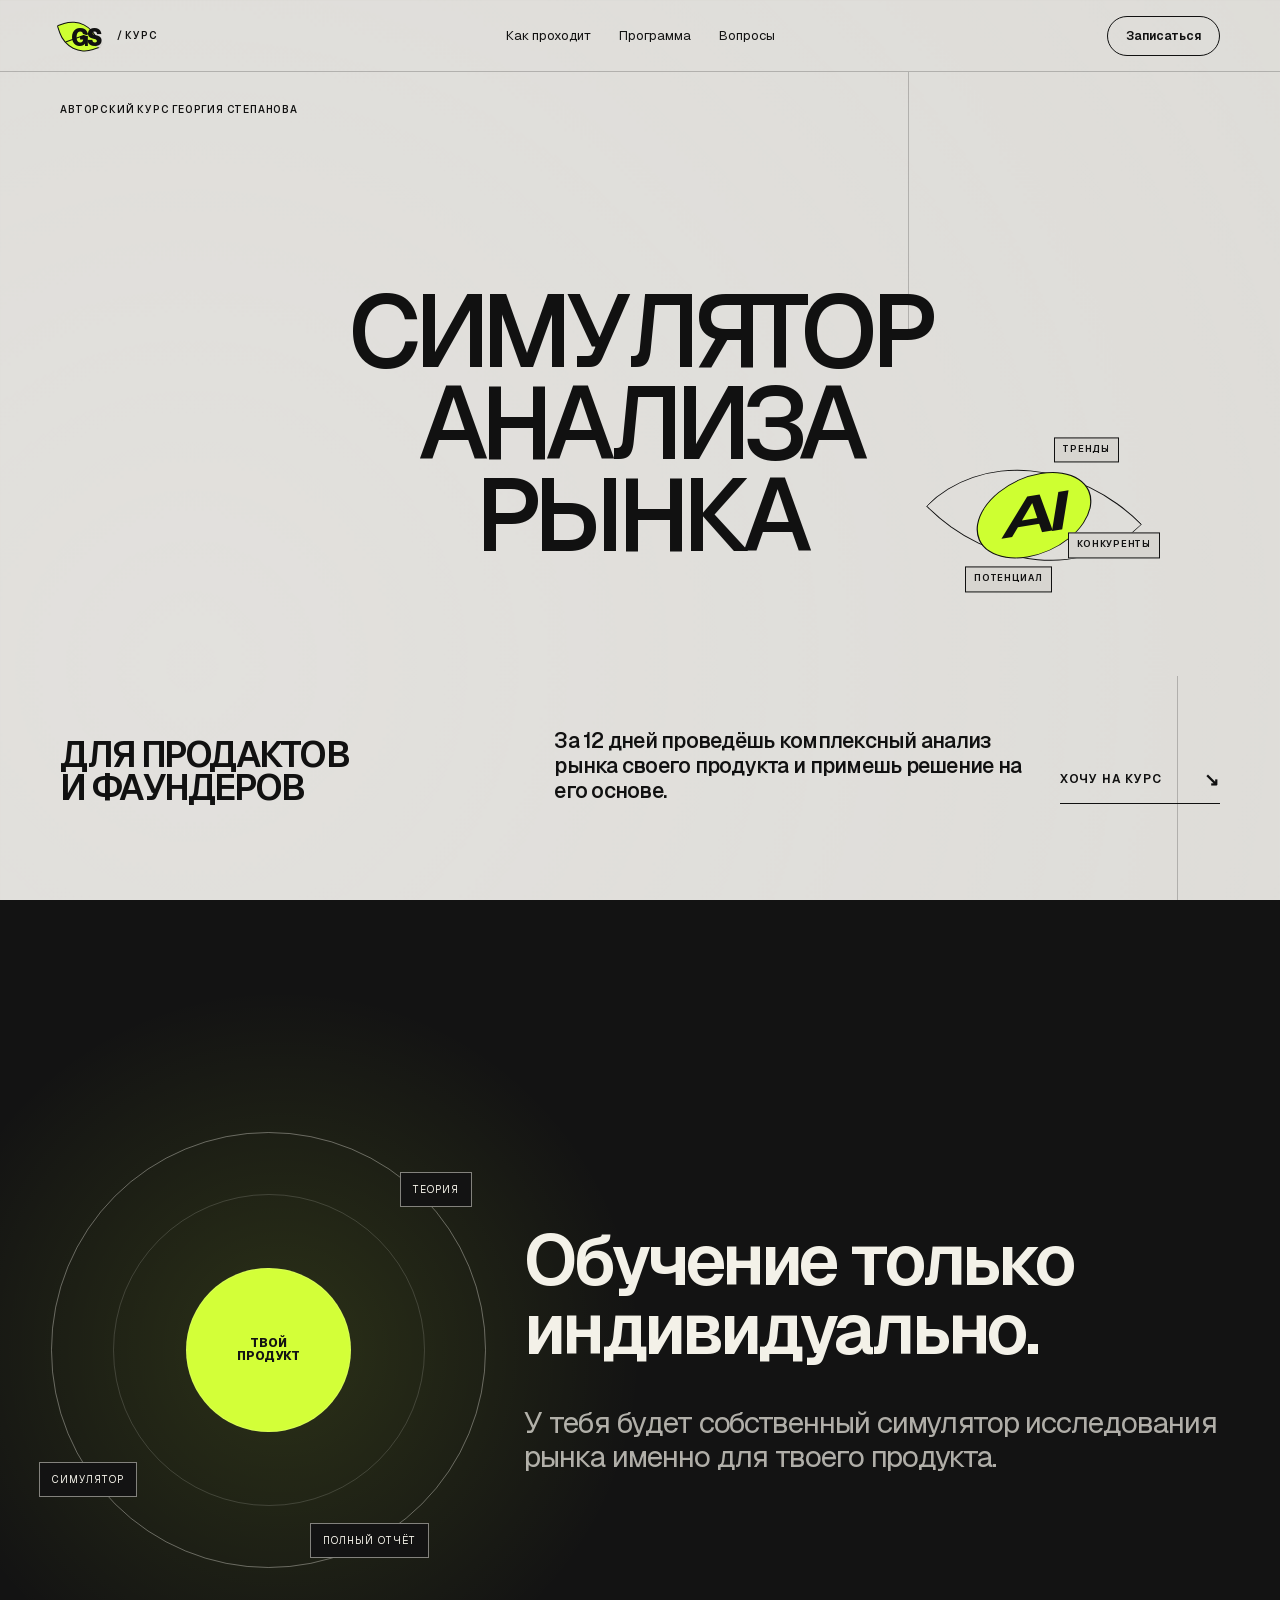
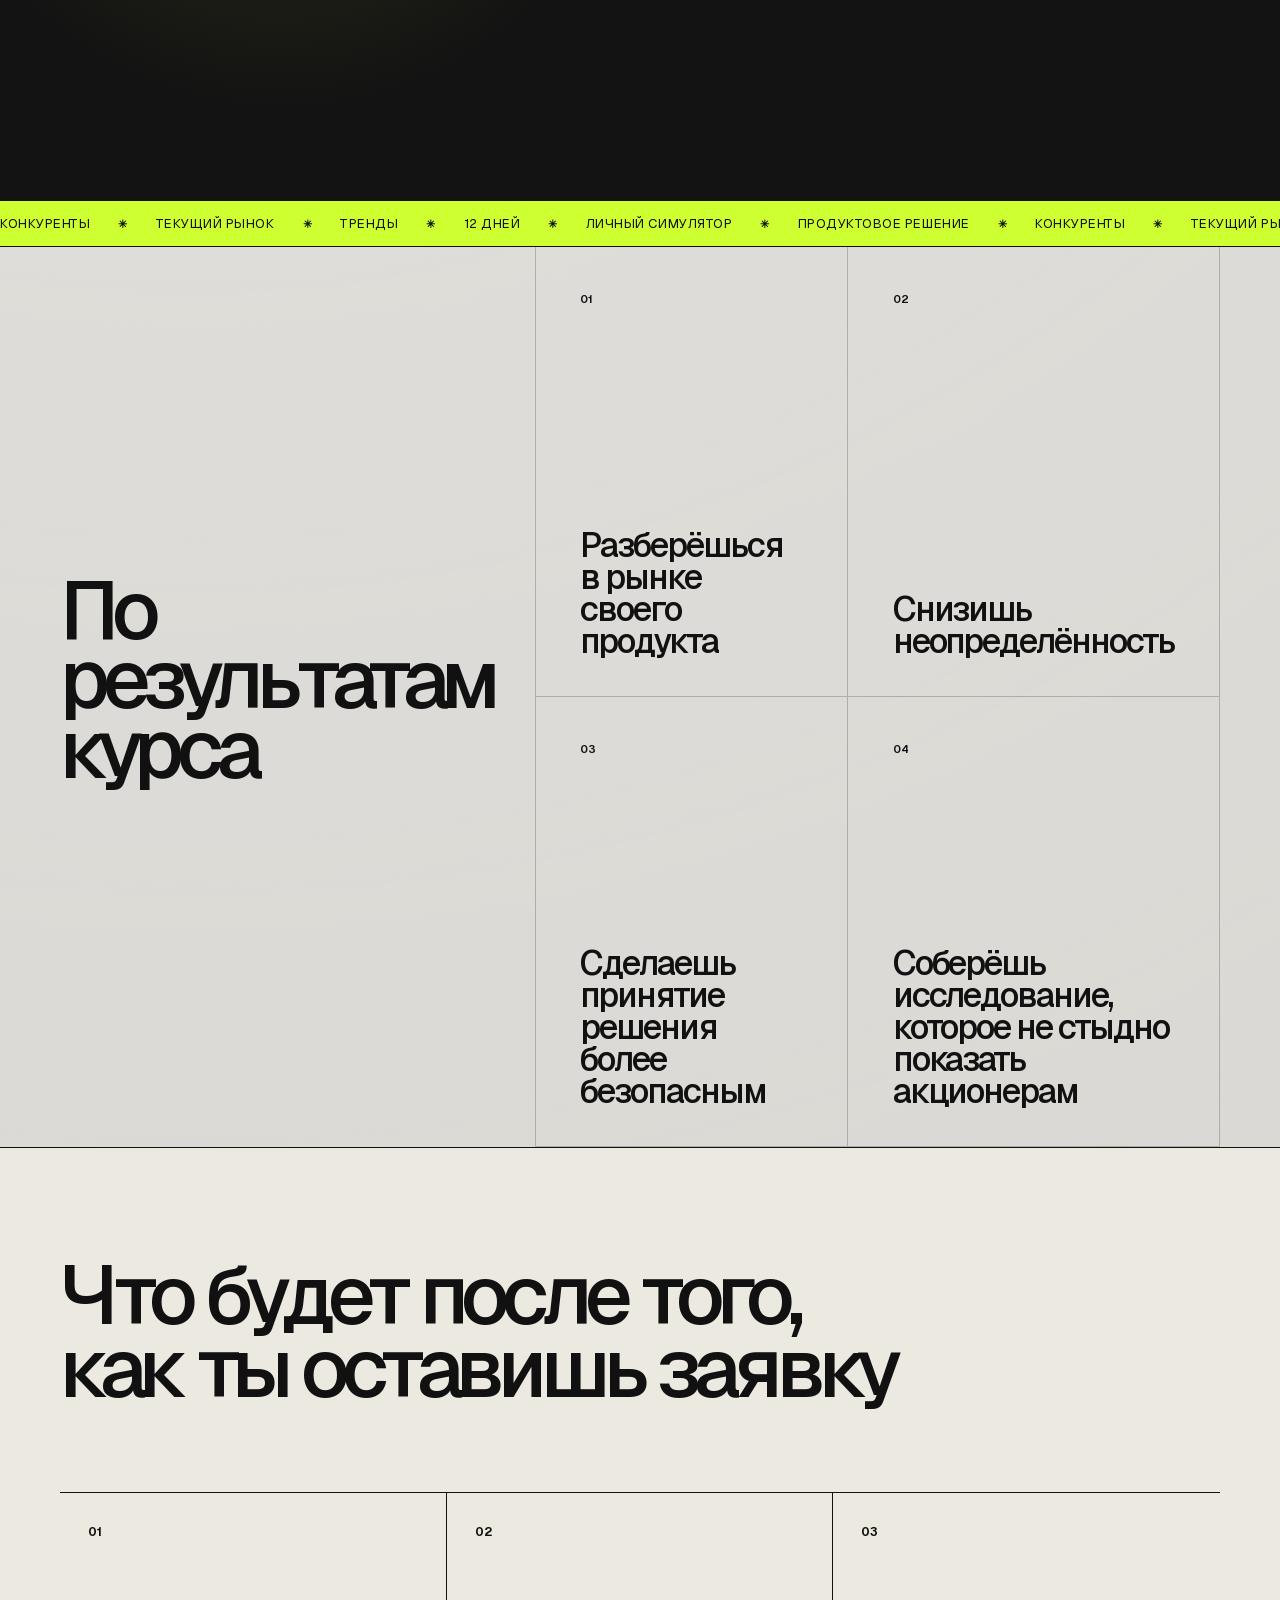
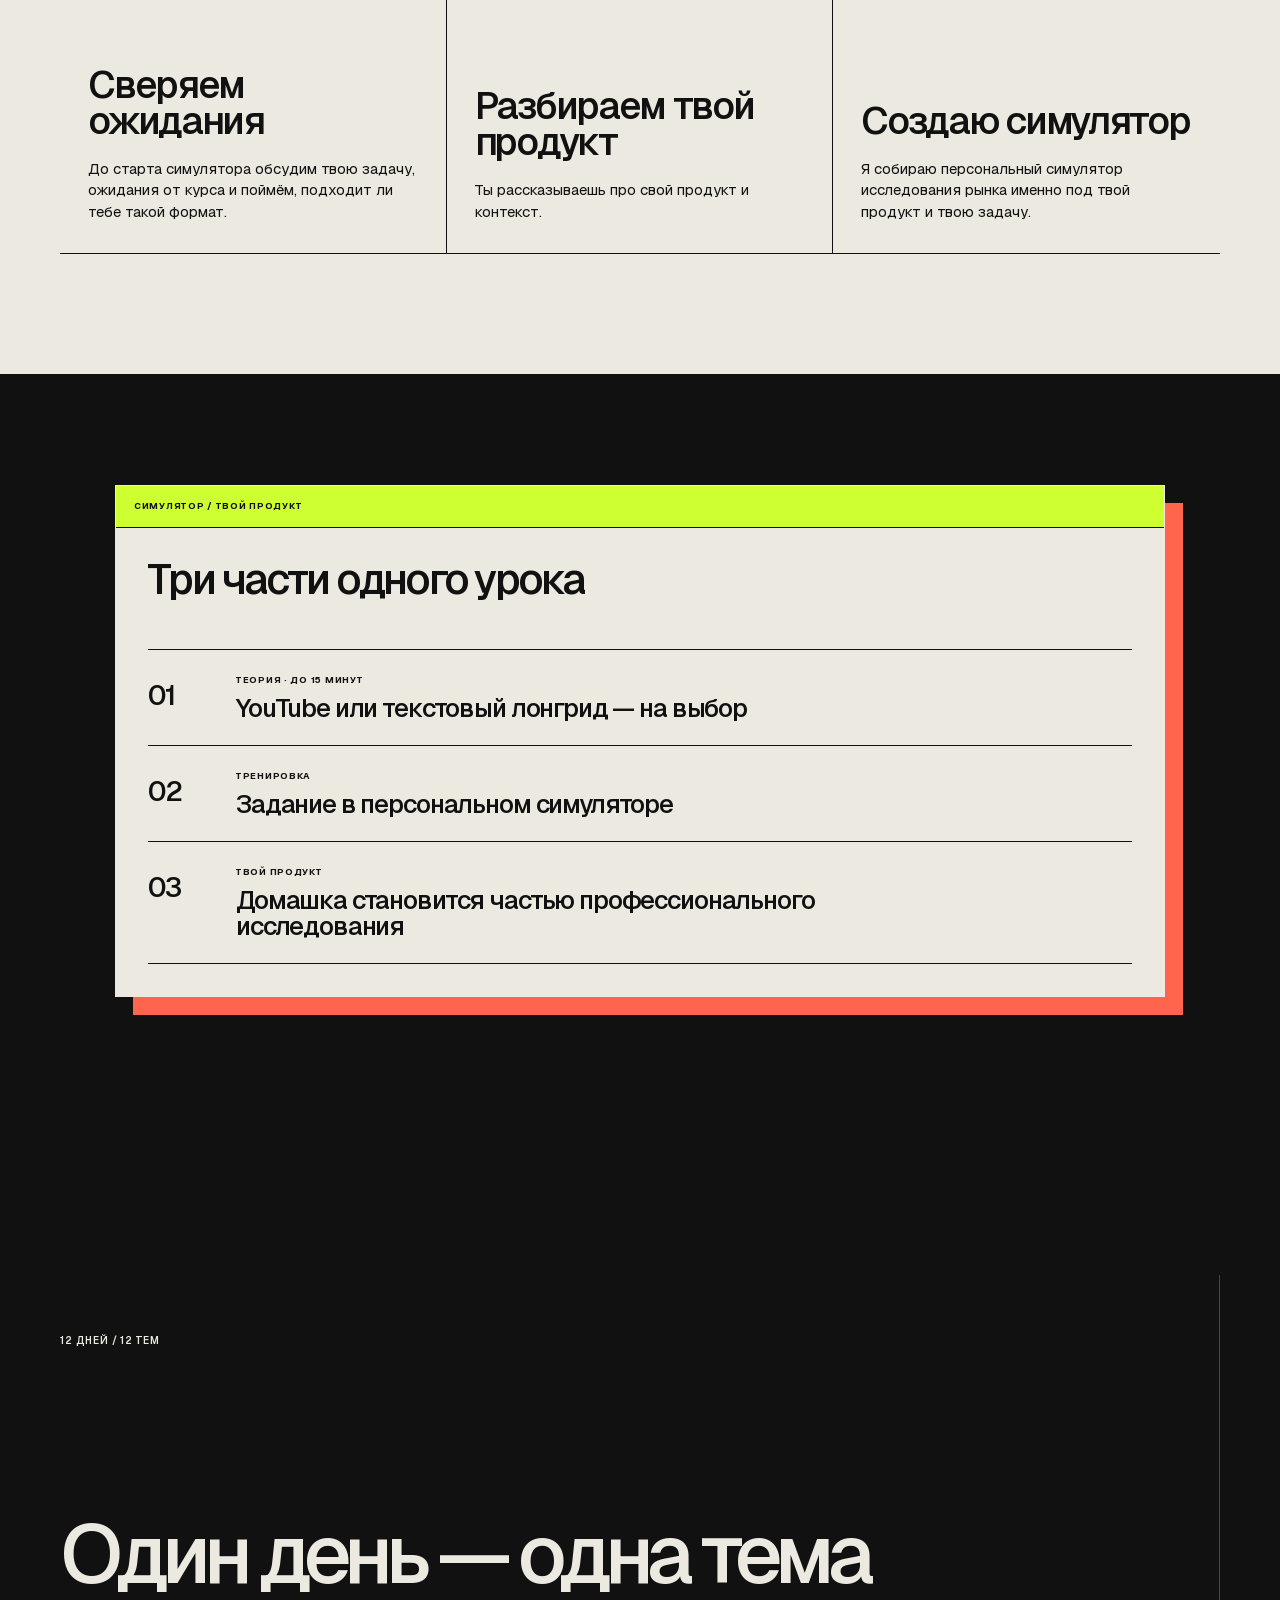
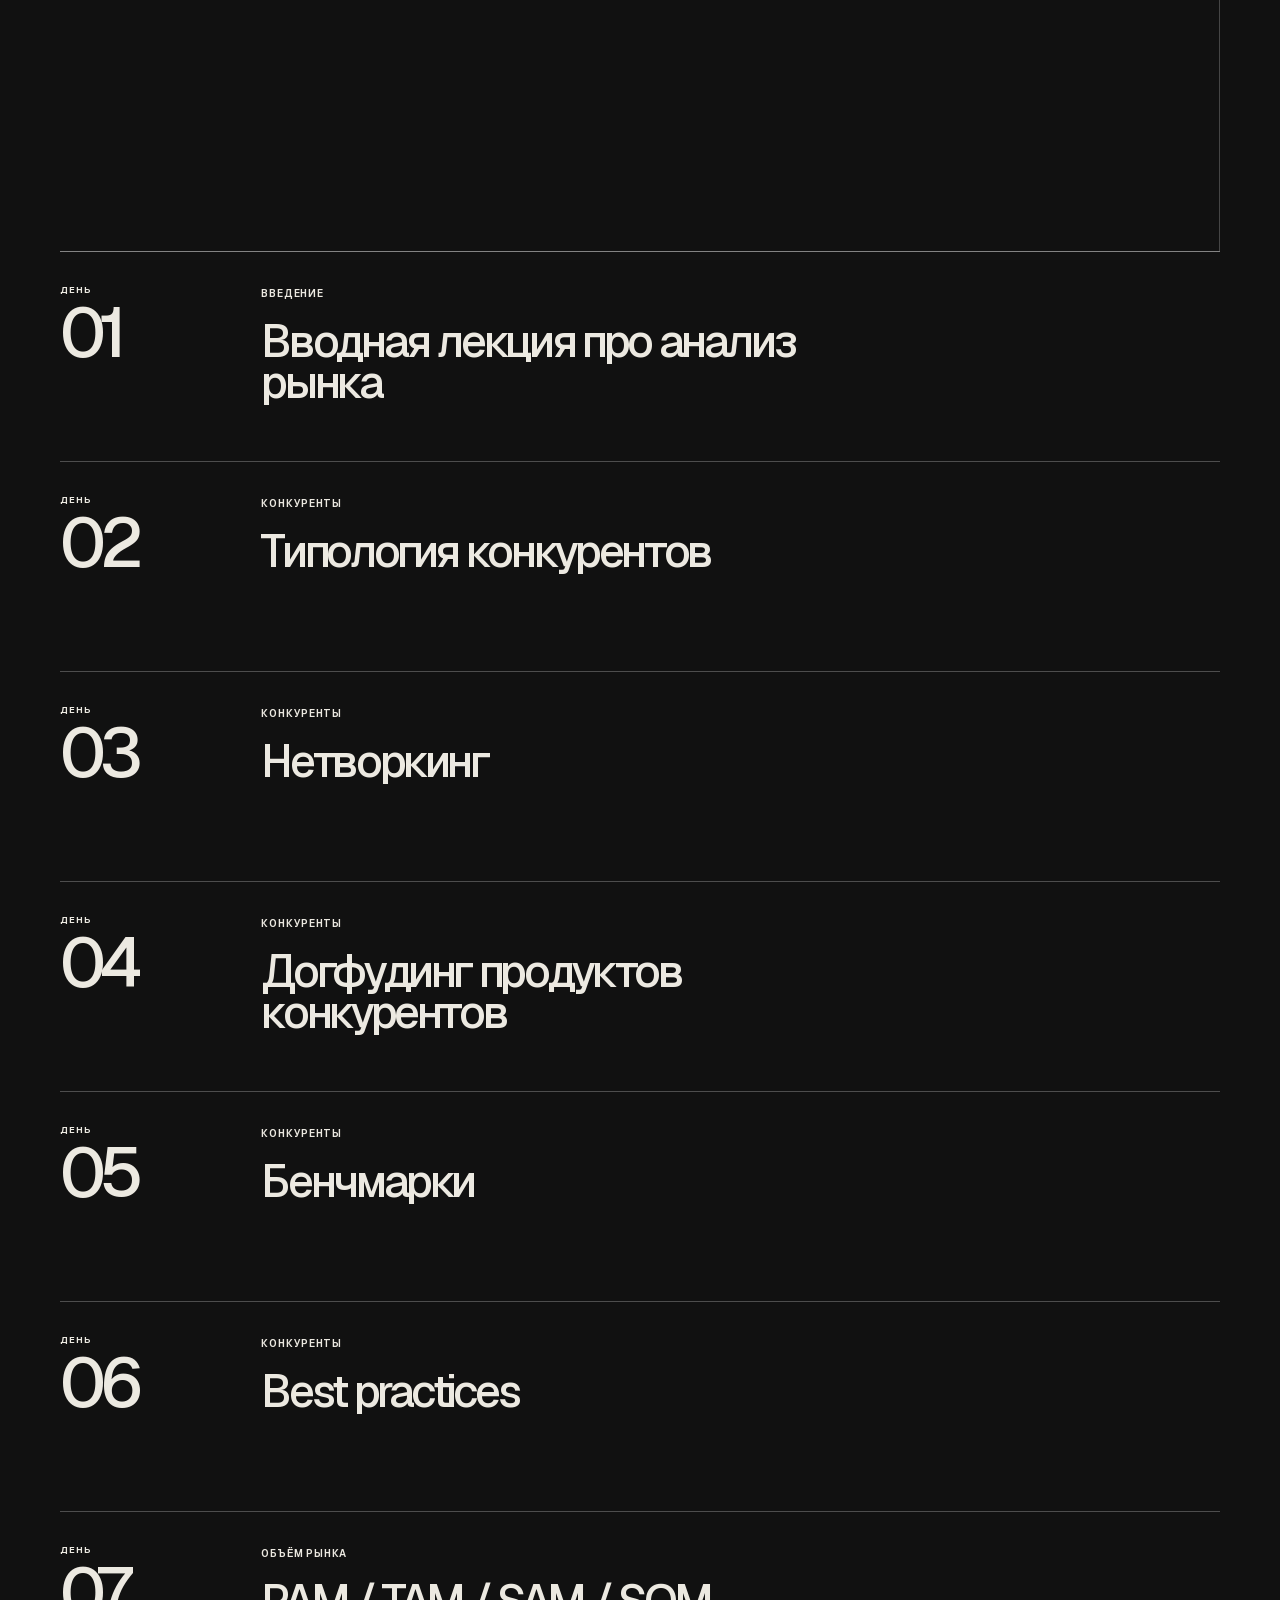
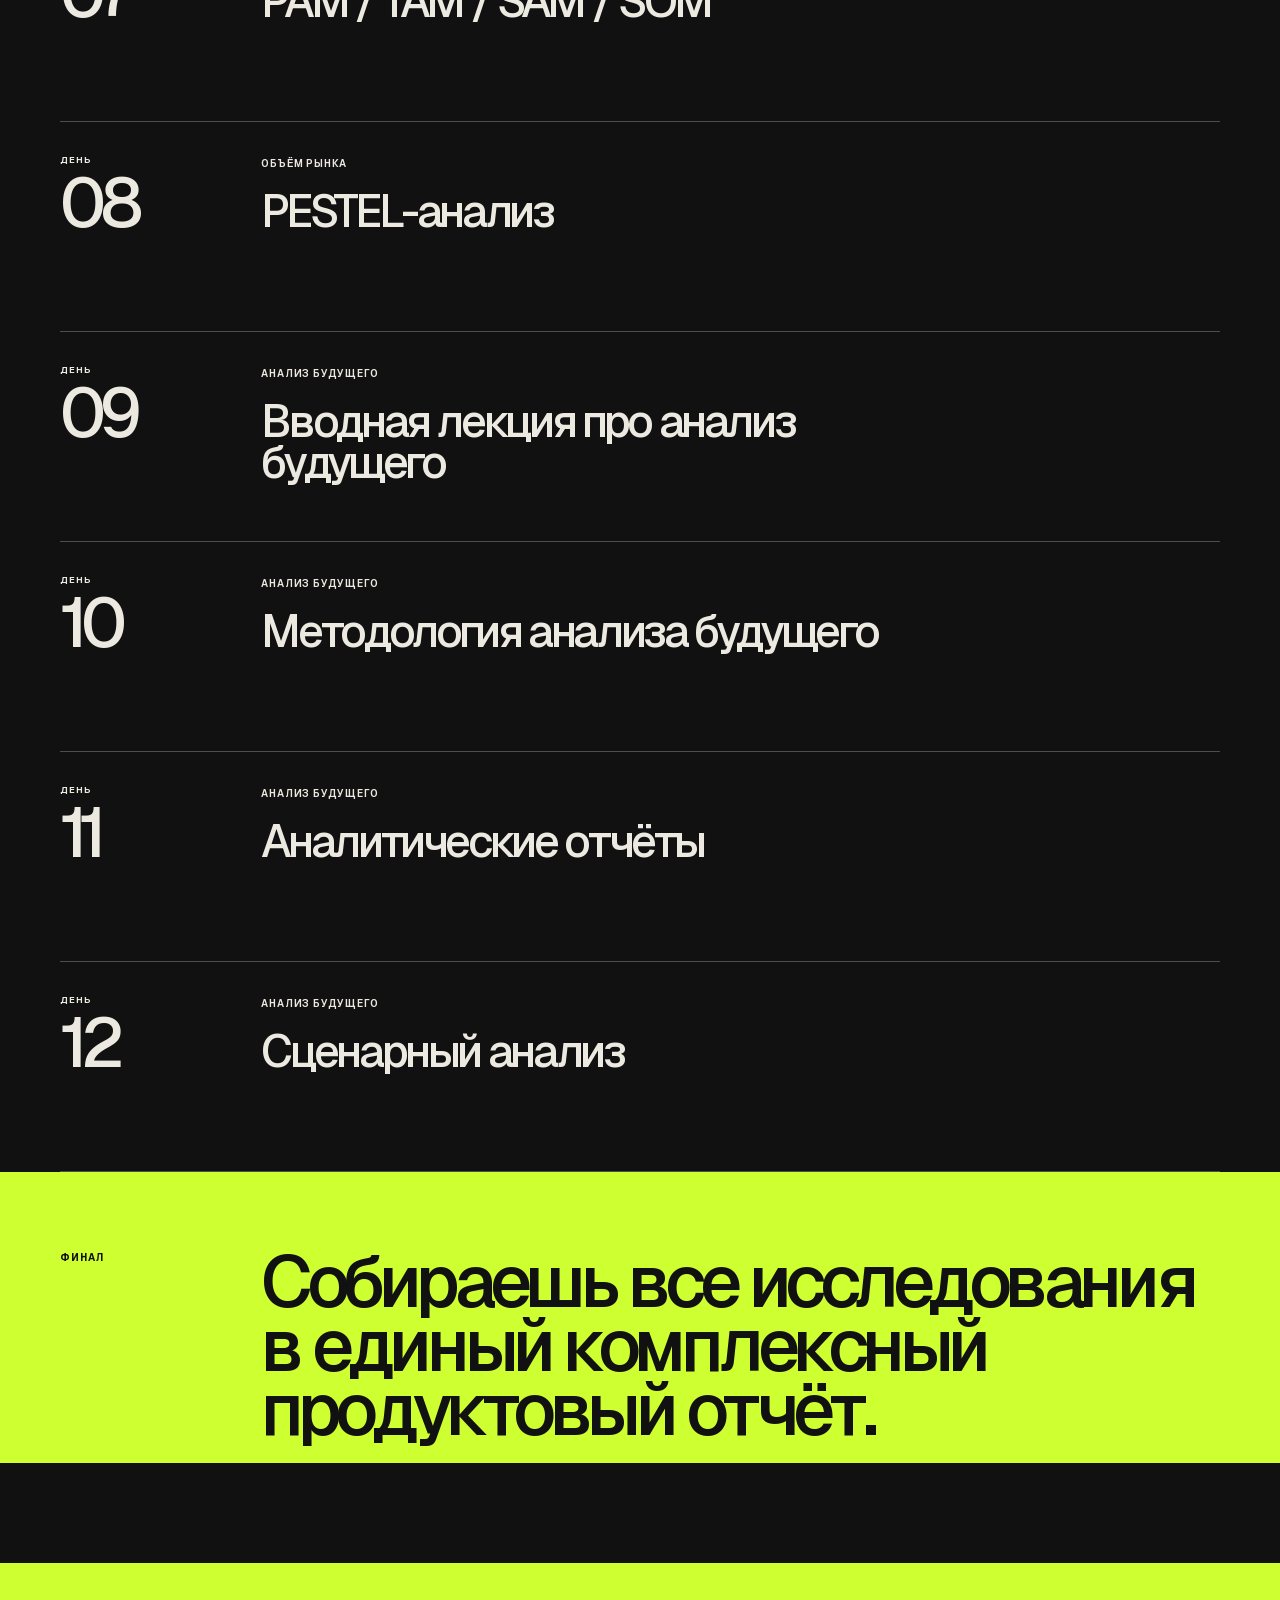
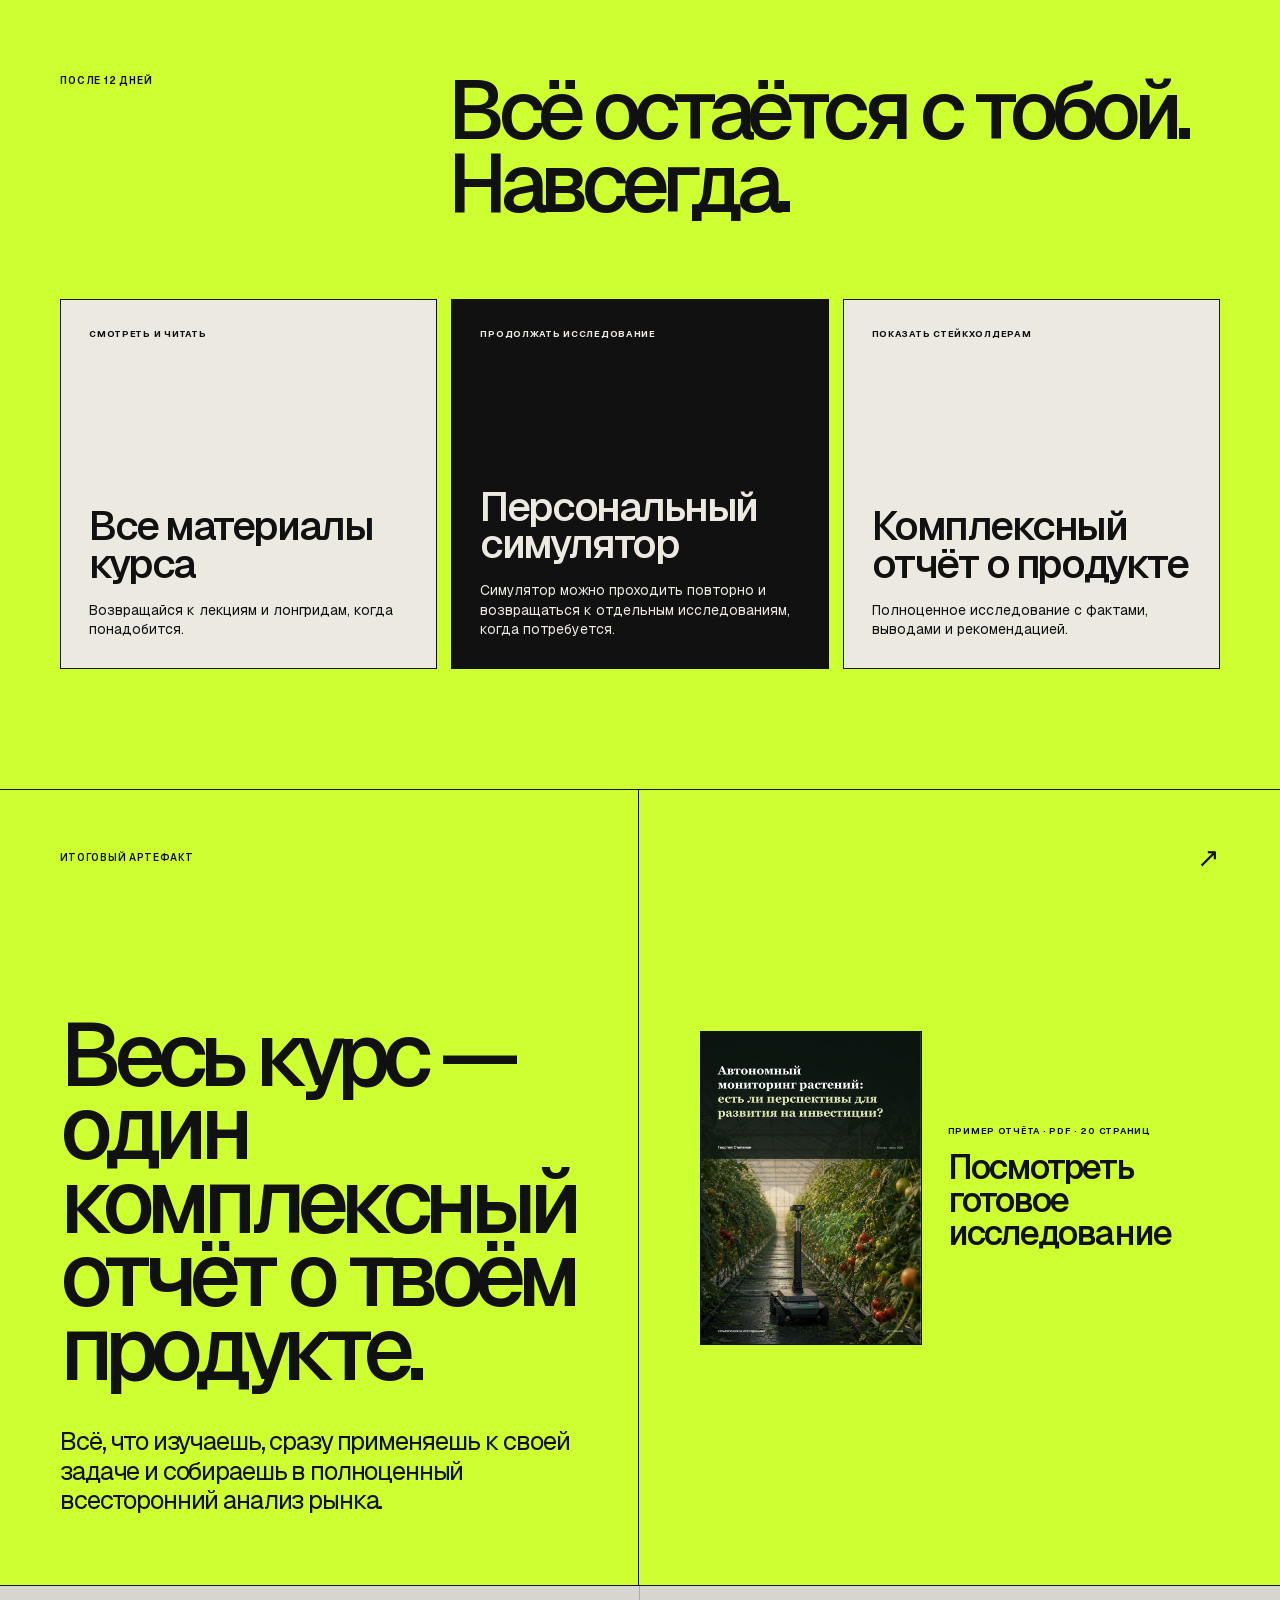
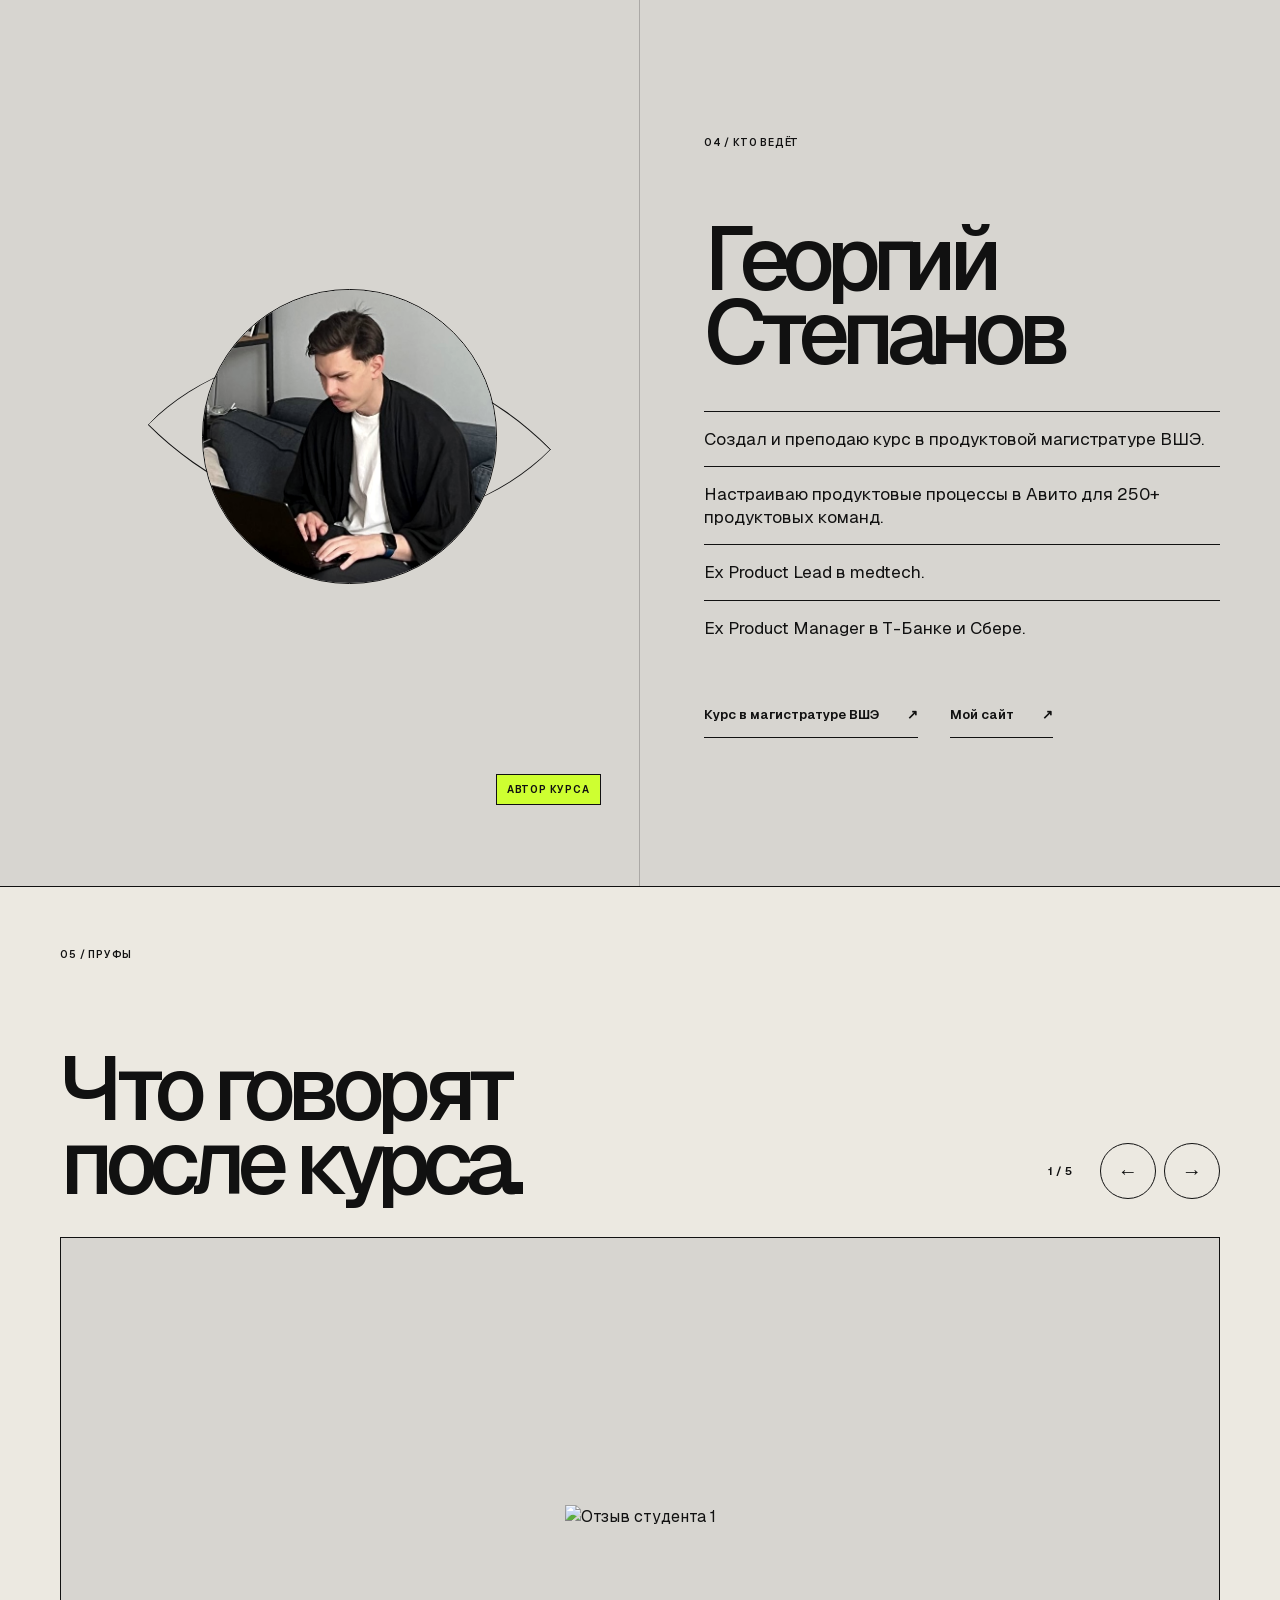
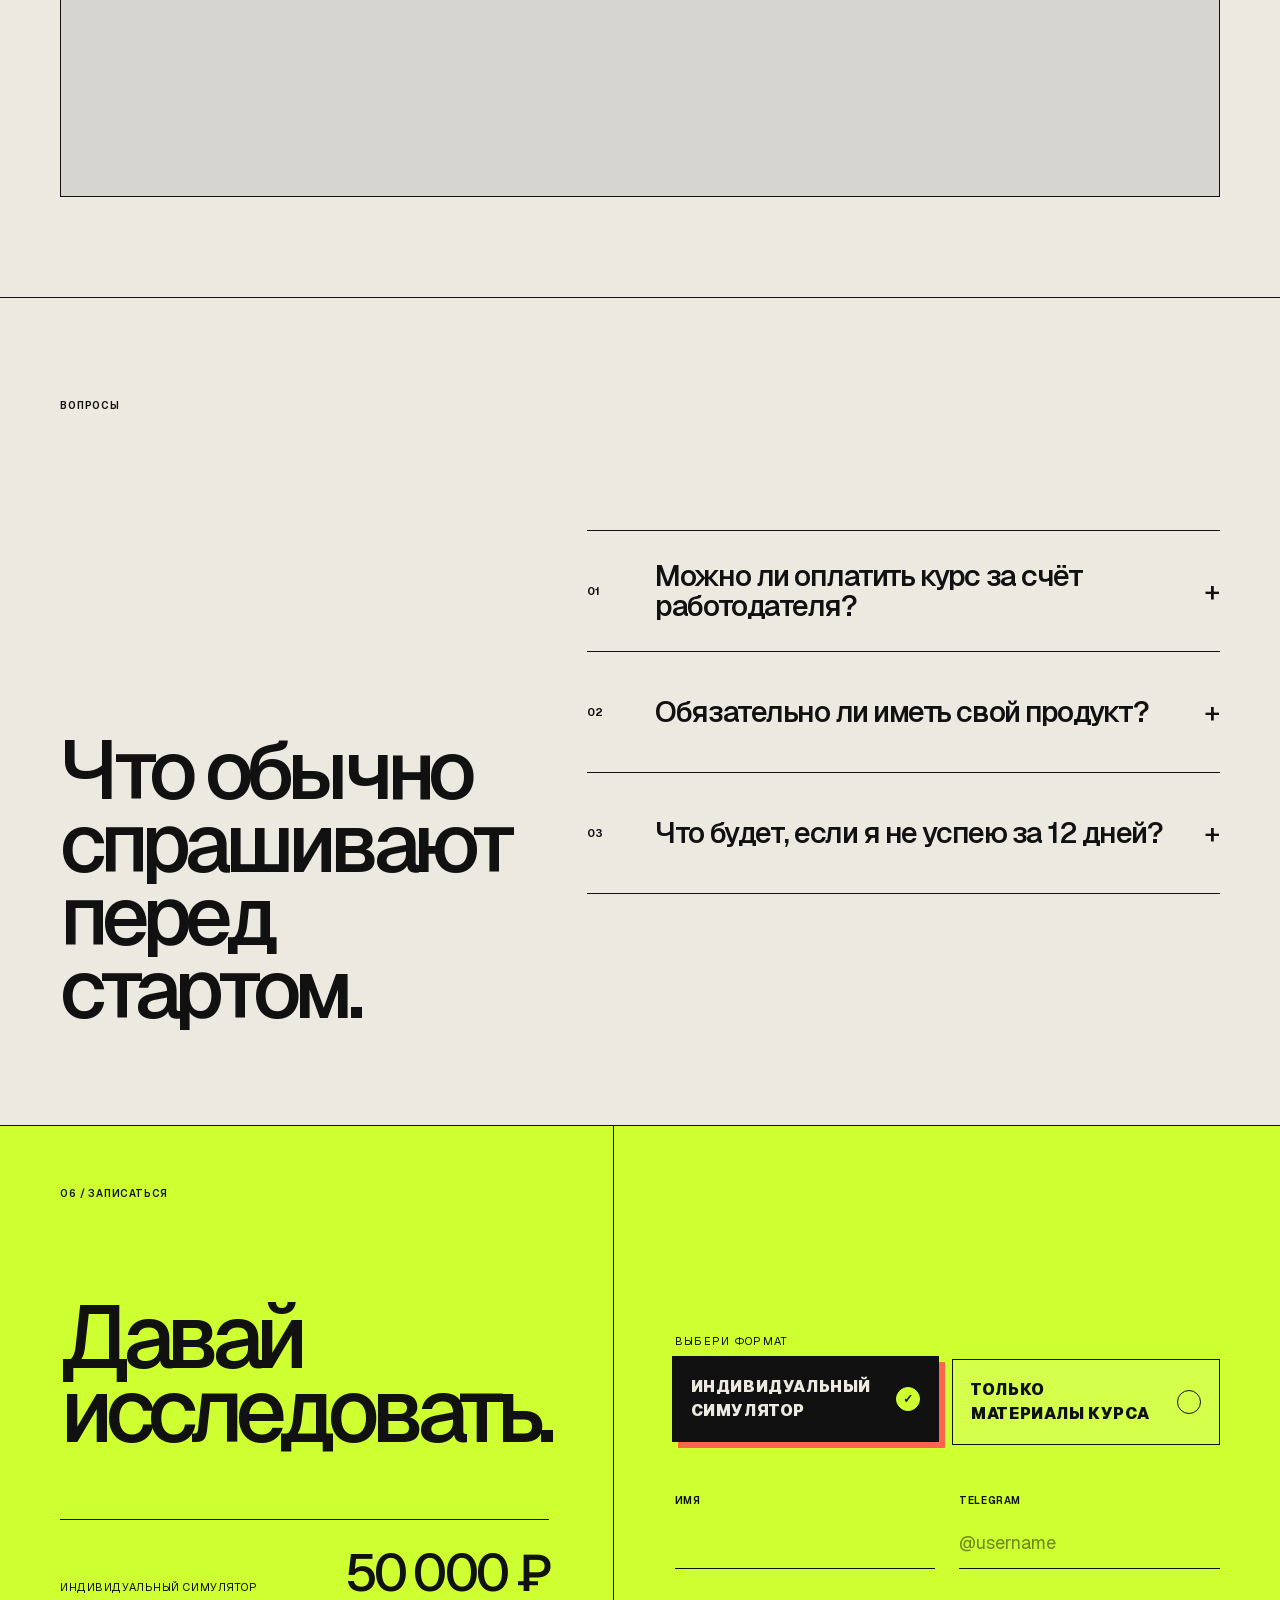
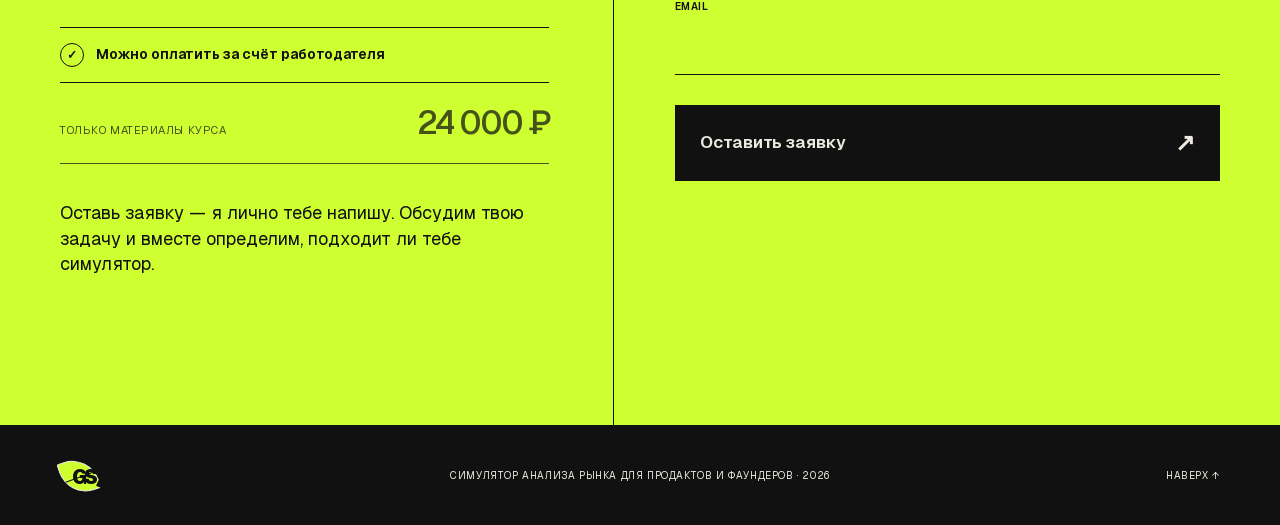
==== course-lab/index.html @ 15732629 "Publish reliable course lead form" ====
<!doctype html>
<html lang="ru">
  <head>
    <meta charset="UTF-8" />
    <meta name="viewport" content="width=device-width, initial-scale=1.0" />
    <title>Анализ рынка для продактов и фаундеров — индивидуальный курс</title>
    <meta
      name="description"
      content="За 12 дней проведёшь комплексный анализ рынка своего продукта и примешь решение на его основе."
    />
    <meta name="author" content="Георгий Степанов" />
    <meta name="robots" content="noindex,nofollow,noarchive,noimageindex" />
    <link
      rel="icon"
      type="image/png"
      sizes="512x512"
      href="/favicon.png?v=gs-leaf-1"
    />
    <link rel="apple-touch-icon" href="/apple-touch-icon.png?v=gs-leaf-1" />
    <meta property="og:type" content="website" />
    <meta property="og:locale" content="ru_RU" />
    <meta property="og:site_name" content="Георгий Степанов" />
    <meta
      property="og:title"
      content="Анализ рынка для продактов и фаундеров"
    />
    <meta
      property="og:description"
      content="Индивидуальный курс: комплексный анализ рынка своего продукта и решение за 12 дней."
    />
    <meta
      property="og:image"
      content="https://georgestepanov.com/course-og.jpg"
    />
    <meta property="og:image:width" content="1200" />
    <meta property="og:image:height" content="630" />
    <meta property="og:image:type" content="image/jpeg" />
    <meta
      property="og:image:alt"
      content="Анализ рынка для продактов и фаундеров"
    />
    <meta name="twitter:card" content="summary_large_image" />
    <meta
      name="twitter:title"
      content="Анализ рынка для продактов и фаундеров"
    />
    <meta
      name="twitter:description"
      content="Индивидуальный анализ рынка своего продукта за 12 дней."
    />
    <meta
      name="twitter:image"
      content="https://georgestepanov.com/course-og.jpg"
    />
    <script type="module" crossorigin src="/assets/courseLab-j2OwyG-7.js"></script>
    <link rel="modulepreload" crossorigin href="/assets/globals-CJNUq5BQ.js">
    <link rel="modulepreload" crossorigin href="/assets/page-DqWXQEjc.js">
    <link rel="stylesheet" crossorigin href="/assets/globals-BPHxCVkW.css">
    <link rel="stylesheet" crossorigin href="/assets/page-D0-uBotu.css">
  </head>
  <body>
    <div id="root"><link rel="preload" as="image" href="/course-report-example-cover.jpg"/><link rel="preload" as="image" href="/georgiy.jpg?v=laptop-close"/><link rel="preload" as="image" href="https://georgywork.github.io/landingformycourse/assets/review-1.png"/><main class="course-page course-lab-version"><header class="course-header"><a class="course-brand" href="/" aria-label="На главный сайт" data-analytics-goal="navigation_click" data-analytics-location="course_header" data-analytics-destination="main"><span class="gs-leaf-mark course-brand-mark" aria-hidden="true"><span class="gs-leaf-mark__leaf"></span><span class="gs-leaf-mark__letters">GS</span></span><small>/ КУРС</small></a><nav aria-label="Навигация по курсу"><a href="#course-process">Как проходит</a><a href="#course-program">Программа</a><a href="#course-faq">Вопросы</a></nav><a class="course-header-cta" href="#course-enroll" data-analytics-goal="course_cta" data-analytics-location="course_header">Записаться</a></header><section class="course-hero" id="course-top"><div class="course-hero-kicker" data-course-reveal="true"><span>АВТОРСКИЙ КУРС ГЕОРГИЯ СТЕПАНОВА</span></div><div class="course-hero-title"><h1 data-course-reveal="true"><span>СИМУЛЯТОР</span><span>АНАЛИЗА</span><span>РЫНКА</span></h1><div class="course-hero-eye" aria-hidden="true"><div class="course-eye-shape"><div class="course-eye-pupil">AI</div></div><span class="course-eye-note note-one">ТРЕНДЫ</span><span class="course-eye-note note-two">КОНКУРЕНТЫ</span><span class="course-eye-note note-three">ПОТЕНЦИАЛ</span></div></div><div class="course-hero-bottom" data-course-reveal="true"><p>Для продактов<br/>и фаундеров</p><div class="course-hero-summary"><div class="course-hero-copy"><p class="course-hero-lead">За 12 дней проведёшь комплексный анализ рынка своего продукта и примешь решение на его основе.</p></div><a href="#course-enroll" data-analytics-goal="course_cta" data-analytics-location="course_hero">Хочу на курс <span>↘</span></a></div></div></section><section class="course-personal-simulator"><div class="course-simulator-orbit" aria-hidden="true"><span class="course-simulator-product">ТВОЙ ПРОДУКТ</span><span class="course-simulator-signal signal-one">ТЕОРИЯ</span><span class="course-simulator-signal signal-two">СИМУЛЯТОР</span><span class="course-simulator-signal signal-three">ПОЛНЫЙ ОТЧЁТ</span></div><div class="course-personal-simulator-copy" data-course-reveal="true"><h2>Обучение только индивидуально.</h2><p class="course-personal-simulator-detail">У тебя будет собственный симулятор исследования рынка именно для твоего продукта.</p></div></section><div class="course-ticker" aria-hidden="true"><div class="course-ticker-track"><span>КОНКУРЕНТЫ<!-- --> <b>✳</b></span><span>ТЕКУЩИЙ РЫНОК<!-- --> <b>✳</b></span><span>ТРЕНДЫ<!-- --> <b>✳</b></span><span>12 ДНЕЙ<!-- --> <b>✳</b></span><span>ЛИЧНЫЙ СИМУЛЯТОР<!-- --> <b>✳</b></span><span>ПРОДУКТОВОЕ РЕШЕНИЕ<!-- --> <b>✳</b></span><span>КОНКУРЕНТЫ<!-- --> <b>✳</b></span><span>ТЕКУЩИЙ РЫНОК<!-- --> <b>✳</b></span><span>ТРЕНДЫ<!-- --> <b>✳</b></span><span>12 ДНЕЙ<!-- --> <b>✳</b></span><span>ЛИЧНЫЙ СИМУЛЯТОР<!-- --> <b>✳</b></span><span>ПРОДУКТОВОЕ РЕШЕНИЕ<!-- --> <b>✳</b></span></div></div><section class="course-audience" id="course-results"><div class="course-section-heading" data-course-reveal="true"><h2>По результатам курса</h2></div><div class="course-audience-grid"><article data-course-reveal="true"><span>01</span><h3>Разберёшься в рынке своего продукта</h3></article><article data-course-reveal="true"><span>02</span><h3>Снизишь неопределённость</h3></article><article data-course-reveal="true"><span>03</span><h3>Сделаешь принятие решения более безопасным</h3></article><article data-course-reveal="true"><span>04</span><h3>Соберёшь исследование, которое не стыдно показать акционерам</h3></article></div></section><section class="course-after-application" id="course-process"><div class="course-after-application-head" data-course-reveal="true"><h2>Что будет после того,<br/>как ты оставишь заявку</h2></div><div class="course-application-steps"><article data-course-reveal="true"><span>01</span><div><h3>Сверяем ожидания</h3><p>До старта симулятора обсудим твою задачу, ожидания от курса и поймём, подходит ли тебе такой формат.</p></div></article><article data-course-reveal="true"><span>02</span><div><h3>Разбираем твой продукт</h3><p>Ты рассказываешь про свой продукт и контекст.</p></div></article><article data-course-reveal="true"><span>03</span><div><h3>Создаю симулятор</h3><p>Я собираю персональный симулятор исследования рынка именно под твой продукт и твою задачу.</p></div></article></div></section><section class="course-lesson-anatomy"><div class="course-simulator-screen" data-course-reveal="true"><div class="course-simulator-screen-bar"><span>СИМУЛЯТОР / ТВОЙ ПРОДУКТ</span></div><div class="course-simulator-screen-body"><div class="course-simulator-screen-title"><strong>Три части одного урока</strong></div><ol><li><span>01</span><div><small>ТЕОРИЯ · ДО 15 МИНУТ</small><h3>YouTube или текстовый лонгрид — на выбор</h3></div></li><li><span>02</span><div><small>ТРЕНИРОВКА</small><h3>Задание в персональном симуляторе</h3></div></li><li><span>03</span><div><small>ТВОЙ ПРОДУКТ</small><h3>Домашка становится частью профессионального исследования</h3></div></li></ol></div></div></section><section class="course-program" id="course-program"><div class="course-section-heading light" data-course-reveal="true"><p>12 ДНЕЙ / 12 ТЕМ</p><h2>Один день — одна тема</h2></div><div class="course-module-list"><article class="course-module" data-course-reveal="true"><div class="course-module-index"><small>ДЕНЬ</small>01</div><div class="course-module-main"><p class="course-module-eyebrow">ВВЕДЕНИЕ</p><h3>Вводная лекция про анализ рынка</h3></div></article><article class="course-module" data-course-reveal="true"><div class="course-module-index"><small>ДЕНЬ</small>02</div><div class="course-module-main"><p class="course-module-eyebrow">КОНКУРЕНТЫ</p><h3>Типология конкурентов</h3></div></article><article class="course-module" data-course-reveal="true"><div class="course-module-index"><small>ДЕНЬ</small>03</div><div class="course-module-main"><p class="course-module-eyebrow">КОНКУРЕНТЫ</p><h3>Нетворкинг</h3></div></article><article class="course-module" data-course-reveal="true"><div class="course-module-index"><small>ДЕНЬ</small>04</div><div class="course-module-main"><p class="course-module-eyebrow">КОНКУРЕНТЫ</p><h3>Догфудинг продуктов конкурентов</h3></div></article><article class="course-module" data-course-reveal="true"><div class="course-module-index"><small>ДЕНЬ</small>05</div><div class="course-module-main"><p class="course-module-eyebrow">КОНКУРЕНТЫ</p><h3>Бенчмарки</h3></div></article><article class="course-module" data-course-reveal="true"><div class="course-module-index"><small>ДЕНЬ</small>06</div><div class="course-module-main"><p class="course-module-eyebrow">КОНКУРЕНТЫ</p><h3>Best practices</h3></div></article><article class="course-module" data-course-reveal="true"><div class="course-module-index"><small>ДЕНЬ</small>07</div><div class="course-module-main"><p class="course-module-eyebrow">ОБЪЁМ РЫНКА</p><h3>PAM / TAM / SAM / SOM</h3></div></article><article class="course-module" data-course-reveal="true"><div class="course-module-index"><small>ДЕНЬ</small>08</div><div class="course-module-main"><p class="course-module-eyebrow">ОБЪЁМ РЫНКА</p><h3>PESTEL-анализ</h3></div></article><article class="course-module" data-course-reveal="true"><div class="course-module-index"><small>ДЕНЬ</small>09</div><div class="course-module-main"><p class="course-module-eyebrow">АНАЛИЗ БУДУЩЕГО</p><h3>Вводная лекция про анализ будущего</h3></div></article><article class="course-module" data-course-reveal="true"><div class="course-module-index"><small>ДЕНЬ</small>10</div><div class="course-module-main"><p class="course-module-eyebrow">АНАЛИЗ БУДУЩЕГО</p><h3>Методология анализа будущего</h3></div></article><article class="course-module" data-course-reveal="true"><div class="course-module-index"><small>ДЕНЬ</small>11</div><div class="course-module-main"><p class="course-module-eyebrow">АНАЛИЗ БУДУЩЕГО</p><h3>Аналитические отчёты</h3></div></article><article class="course-module" data-course-reveal="true"><div class="course-module-index"><small>ДЕНЬ</small>12</div><div class="course-module-main"><p class="course-module-eyebrow">АНАЛИЗ БУДУЩЕГО</p><h3>Сценарный анализ</h3></div></article></div><div class="course-program-finale" data-course-reveal="true"><span>ФИНАЛ</span><h3>Собираешь все исследования в единый комплексный продуктовый отчёт.</h3></div></section><section class="course-forever"><div class="course-forever-head" data-course-reveal="true"><p>ПОСЛЕ 12 ДНЕЙ</p><h2>Всё остаётся с тобой. Навсегда.</h2></div><div class="course-forever-grid"><article data-course-reveal="true"><span>СМОТРЕТЬ И ЧИТАТЬ</span><h3>Все материалы курса</h3><p>Возвращайся к лекциям и лонгридам, когда понадобится.</p></article><article data-course-reveal="true"><span>ПРОДОЛЖАТЬ ИССЛЕДОВАНИЕ</span><h3>Персональный симулятор</h3><p>Симулятор можно проходить повторно и возвращаться к отдельным исследованиям, когда потребуется.</p></article><article data-course-reveal="true"><span>ПОКАЗАТЬ СТЕЙКХОЛДЕРАМ</span><h3>Комплексный отчёт о продукте</h3><p>Полноценное исследование с фактами, выводами и рекомендацией.</p></article></div></section><section class="course-method"><div class="course-method-copy" data-course-reveal="true"><p>ИТОГОВЫЙ АРТЕФАКТ</p><h2>Весь курс — один комплексный отчёт о твоём продукте.</h2><p class="course-method-lead">Всё, что изучаешь, сразу применяешь к своей задаче и собираешь в полноценный всесторонний анализ рынка.</p></div><div class="course-method-stats"><a class="course-report-example" href="/course-report-example.pdf" target="_blank" rel="noreferrer" data-analytics-goal="course_report_open" data-analytics-location="course_method"><img src="/course-report-example-cover.jpg" alt="Обложка примера отчёта об автономном мониторинге растений"/><span class="course-report-copy"><small>ПРИМЕР ОТЧЁТА · PDF · 20 СТРАНИЦ</small><b>Посмотреть готовое исследование</b></span><span class="course-report-arrow" aria-hidden="true">↗</span></a></div></section><section class="course-author" id="course-author"><div class="course-author-visual" data-course-reveal="true"><div class="course-author-eye"><img src="/georgiy.jpg?v=laptop-close" alt="Георгий Степанов"/></div><span>АВТОР КУРСА</span></div><div class="course-author-copy" data-course-reveal="true"><p>04 / КТО ВЕДЁТ</p><h2>Георгий<br/>Степанов</h2><ul><li>Создал и преподаю курс в продуктовой магистратуре ВШЭ.</li><li>Настраиваю продуктовые процессы в Авито для 250+ продуктовых команд.</li><li>Ex Product Lead в medtech.</li><li>Ex Product Manager в Т-Банке и Сбере.</li></ul><div class="course-author-links"><a href="https://www.hse.ru/ma/productmanagement/courses/1048929655.html" target="_blank" rel="noreferrer" data-analytics-goal="hse_open" data-analytics-location="course_author">Курс в магистратуре ВШЭ <span>↗</span></a><a href="https://georgestepanov.com">Мой сайт <span>↗</span></a></div></div></section><section class="course-reviews" id="course-reviews"><div class="course-reviews-head" data-course-reveal="true"><div><p>05 / ПРУФЫ</p><h2>Что говорят<br/>после курса.</h2></div><div class="course-review-controls"><span>1 / 5</span><button type="button" aria-label="Предыдущий отзыв">←</button><button type="button" aria-label="Следующий отзыв">→</button></div></div><div class="course-review-stage" data-course-reveal="true"><img src="https://georgywork.github.io/landingformycourse/assets/review-1.png" alt="Отзыв студента 1"/></div></section><section class="course-faq" id="course-faq"><div class="course-faq-head" data-course-reveal="true"><p>ВОПРОСЫ</p><h2>Что обычно спрашивают перед стартом.</h2></div><div class="course-faq-list"><details data-course-reveal="true"><summary><span>01</span><strong>Можно ли оплатить курс за счёт работодателя?</strong><b aria-hidden="true">+</b></summary><p>Да. Просто скажи об этом, когда мы будем обсуждать курс: подготовим всё необходимое для оплаты от компании.</p></details><details data-course-reveal="true"><summary><span>02</span><strong>Обязательно ли иметь свой продукт?</strong><b aria-hidden="true">+</b></summary><p>Желательно: симулятор создаётся под конкретный продукт. Если продукта пока нет, подойдёт идея, которую ты хочешь развивать и всесторонне проанализировать.</p></details><details data-course-reveal="true"><summary><span>03</span><strong>Что будет, если я не успею за 12 дней?</strong><b aria-hidden="true">+</b></summary><p>Ничего не пропадёт. Материалы курса и твой персональный симулятор останутся с тобой навсегда — к ним можно будет вернуться и завершить исследование в своём темпе.</p></details></div></section><section class="course-enroll" id="course-enroll"><div class="course-enroll-intro" data-course-reveal="true"><p>06 / ЗАПИСАТЬСЯ</p><h2>Давай<br/>исследовать.</h2><div class="course-prices"><div><span>Индивидуальный симулятор</span><strong>50 000 ₽</strong></div><p class="course-employer-payment">Можно оплатить за счёт работодателя</p><div class="course-materials-only"><span>Только материалы курса</span><strong>24 000 ₽</strong></div></div><p class="course-enroll-note">Оставь заявку — я лично тебе напишу. Обсудим твою задачу и вместе определим, подходит ли тебе симулятор.</p></div><form class="course-form course-lab-form" accept-charset="UTF-8" data-course-reveal="true" action="https://georgiy-stepanov-product.georgywork0.chatgpt.site/api/course-leads" method="post"><input type="hidden" readOnly="" name="lead_id" value=""/><input type="hidden" readOnly="" name="utm_source" value=""/><input type="hidden" readOnly="" name="utm_medium" value=""/><input type="hidden" readOnly="" name="utm_campaign" value=""/><input type="hidden" readOnly="" name="utm_content" value=""/><input type="hidden" readOnly="" name="utm_term" value=""/><input type="hidden" readOnly="" name="yclid" value=""/><input type="hidden" readOnly="" name="metrika_client_id" value=""/><input type="hidden" readOnly="" name="landing_url" value=""/><input type="hidden" readOnly="" name="referrer" value=""/><input type="hidden" readOnly="" name="experience" value=""/><input type="hidden" readOnly="" name="goals" value=""/><fieldset class="course-tariff-choice"><legend>Выбери формат</legend><label><input type="radio" required="" name="tariff" checked="" value="Индивидуальный симулятор — 50 000 ₽"/><span><b>Индивидуальный симулятор</b></span></label><label><input type="radio" required="" name="tariff" value="Только материалы курса — 24 000 ₽"/><span><b>Только материалы курса</b></span></label></fieldset><label><span>Имя</span><input type="text" autoComplete="name" required="" name="name"/></label><label><span>Telegram</span><input type="text" placeholder="@username" autoComplete="off" required="" name="telegram"/></label><label class="course-field-full"><span>Email</span><input type="email" autoComplete="email" required="" name="email"/></label><button type="submit">Оставить заявку<span>↗</span></button><p class="course-form-status idle" role="status" aria-live="polite"></p></form></section><footer class="course-footer"><a href="/" class="course-brand"><span class="gs-leaf-mark gs-leaf-mark--inverse course-footer-mark" aria-hidden="true"><span class="gs-leaf-mark__leaf"></span><span class="gs-leaf-mark__letters">GS</span></span></a><p>Симулятор анализа рынка для продактов и фаундеров · 2026</p><a href="#course-top">Наверх ↑</a></footer></main></div>
  </body>
</html>
---- assets/globals-BPHxCVkW.css ----
@font-face{font-family:Geist;font-style:normal;font-weight:100 900;font-display:swap;src:url(/fonts/geist-ff2310f5.woff2)format("woff2");unicode-range:U+460-52F,U+1C80-1C8A,U+20B4,U+2DE0-2DFF,U+A640-A69F,U+FE2E-FE2F}@font-face{font-family:Geist;font-style:normal;font-weight:100 900;font-display:swap;src:url(/fonts/geist-875ccdd4.woff2)format("woff2");unicode-range:U+301,U+400-45F,U+490-491,U+4B0-4B1,U+2116}@font-face{font-family:Geist;font-style:normal;font-weight:100 900;font-display:swap;src:url(/fonts/geist-52306abf.woff2)format("woff2");unicode-range:U+102-103,U+110-111,U+128-129,U+168-169,U+1A0-1A1,U+1AF-1B0,U+300-301,U+303-304,U+308-309,U+323,U+329,U+1EA0-1EF9,U+20AB}@font-face{font-family:Geist;font-style:normal;font-weight:100 900;font-display:swap;src:url(/fonts/geist-001175b1.woff2)format("woff2");unicode-range:U+100-2BA,U+2BD-2C5,U+2C7-2CC,U+2CE-2D7,U+2DD-2FF,U+304,U+308,U+329,U+1D00-1DBF,U+1E00-1E9F,U+1EF2-1EFF,U+2020,U+20A0-20AB,U+20AD-20C0,U+2113,U+2C60-2C7F,U+A720-A7FF}@font-face{font-family:Geist;font-style:normal;font-weight:100 900;font-display:swap;src:url(/fonts/geist-98bbbccb.woff2)format("woff2");unicode-range:U+??,U+131,U+152-153,U+2BB-2BC,U+2C6,U+2DA,U+2DC,U+304,U+308,U+329,U+2000-206F,U+20AC,U+2122,U+2191,U+2193,U+2212,U+2215,U+FEFF,U+FFFD}:root{--font-geist-sans:"Geist"}@layer properties{@supports (((-webkit-hyphens:none)) and (not (margin-trim:inline))) or ((-moz-orient:inline) and (not (color:rgb(from red r g b)))){*,:before,:after,::backdrop{--tw-rotate-x:initial;--tw-rotate-y:initial;--tw-rotate-z:initial;--tw-skew-x:initial;--tw-skew-y:initial;--tw-border-style:solid;--tw-shadow:0 0 #0000;--tw-shadow-color:initial;--tw-shadow-alpha:100%;--tw-inset-shadow:0 0 #0000;--tw-inset-shadow-color:initial;--tw-inset-shadow-alpha:100%;--tw-ring-color:initial;--tw-ring-shadow:0 0 #0000;--tw-inset-ring-color:initial;--tw-inset-ring-shadow:0 0 #0000;--tw-ring-inset:initial;--tw-ring-offset-width:0px;--tw-ring-offset-color:#fff;--tw-ring-offset-shadow:0 0 #0000;--tw-outline-style:solid;--tw-blur:initial;--tw-brightness:initial;--tw-contrast:initial;--tw-grayscale:initial;--tw-hue-rotate:initial;--tw-invert:initial;--tw-opacity:initial;--tw-saturate:initial;--tw-sepia:initial;--tw-drop-shadow:initial;--tw-drop-shadow-color:initial;--tw-drop-shadow-alpha:100%;--tw-drop-shadow-size:initial}}}@layer theme{:root,:host{--font-sans:ui-sans-serif, system-ui, sans-serif, "Apple Color Emoji", "Segoe UI Emoji", "Segoe UI Symbol", "Noto Color Emoji";--font-mono:ui-monospace, SFMono-Regular, Menlo, Monaco, Consolas, "Liberation Mono", "Courier New", monospace;--spacing:.25rem;--default-transition-duration:.15s;--default-transition-timing-function:cubic-bezier(.4, 0, .2, 1);--default-font-family:var(--font-sans);--default-mono-font-family:var(--font-mono)}}@layer base{*,:after,:before,::backdrop{box-sizing:border-box;border:0 solid;margin:0;padding:0}::file-selector-button{box-sizing:border-box;border:0 solid;margin:0;padding:0}html,:host{-webkit-text-size-adjust:100%;tab-size:4;line-height:1.5;font-family:var(--default-font-family,ui-sans-serif, system-ui, sans-serif, "Apple Color Emoji", "Segoe UI Emoji", "Segoe UI Symbol", "Noto Color Emoji");font-feature-settings:var(--default-font-feature-settings,normal);font-variation-settings:var(--default-font-variation-settings,normal);-webkit-tap-highlight-color:transparent}hr{height:0;color:inherit;border-top-width:1px}abbr:where([title]){-webkit-text-decoration:underline dotted;text-decoration:underline dotted}h1,h2,h3,h4,h5,h6{font-size:inherit;font-weight:inherit}a{color:inherit;-webkit-text-decoration:inherit;-webkit-text-decoration:inherit;-webkit-text-decoration:inherit;-webkit-text-decoration:inherit;text-decoration:inherit}b,strong{font-weight:bolder}code,kbd,samp,pre{font-family:var(--default-mono-font-family,ui-monospace, SFMono-Regular, Menlo, Monaco, Consolas, "Liberation Mono", "Courier New", monospace);font-feature-settings:var(--default-mono-font-feature-settings,normal);font-variation-settings:var(--default-mono-font-variation-settings,normal);font-size:1em}small{font-size:80%}sub,sup{vertical-align:baseline;font-size:75%;line-height:0;position:relative}sub{bottom:-.25em}sup{top:-.5em}table{text-indent:0;border-color:inherit;border-collapse:collapse}:-moz-focusring{outline:auto}progress{vertical-align:baseline}summary{display:list-item}ol,ul,menu{list-style:none}img,svg,video,canvas,audio,iframe,embed,object{vertical-align:middle;display:block}img,video{max-width:100%;height:auto}button,input,select,optgroup,textarea{font:inherit;font-feature-settings:inherit;font-variation-settings:inherit;letter-spacing:inherit;color:inherit;opacity:1;background-color:#0000;border-radius:0}::file-selector-button{font:inherit;font-feature-settings:inherit;font-variation-settings:inherit;letter-spacing:inherit;color:inherit;opacity:1;background-color:#0000;border-radius:0}:where(select:is([multiple],[size])) optgroup{font-weight:bolder}:where(select:is([multiple],[size])) optgroup option{padding-inline-start:20px}::file-selector-button{margin-inline-end:4px}::placeholder{opacity:1}@supports (not ((-webkit-appearance:-apple-pay-button))) or (contain-intrinsic-size:1px){::placeholder{color:currentColor}@supports (color:color-mix(in lab, red, red)){::placeholder{color:color-mix(in oklab, currentcolor 50%, transparent)}}}textarea{resize:vertical}::-webkit-search-decoration{-webkit-appearance:none}::-webkit-date-and-time-value{min-height:1lh;text-align:inherit}::-webkit-datetime-edit{display:inline-flex}::-webkit-datetime-edit-fields-wrapper{padding:0}::-webkit-datetime-edit{padding-block:0}::-webkit-datetime-edit-year-field{padding-block:0}::-webkit-datetime-edit-month-field{padding-block:0}::-webkit-datetime-edit-day-field{padding-block:0}::-webkit-datetime-edit-hour-field{padding-block:0}::-webkit-datetime-edit-minute-field{padding-block:0}::-webkit-datetime-edit-second-field{padding-block:0}::-webkit-datetime-edit-millisecond-field{padding-block:0}::-webkit-datetime-edit-meridiem-field{padding-block:0}::-webkit-calendar-picker-indicator{line-height:1}:-moz-ui-invalid{box-shadow:none}button,input:where([type=button],[type=reset],[type=submit]){appearance:button}::file-selector-button{appearance:button}::-webkit-inner-spin-button{height:auto}::-webkit-outer-spin-button{height:auto}[hidden]:where(:not([hidden=until-found])){display:none!important}}@layer components;@layer utilities{.visible{visibility:visible}.absolute{position:absolute}.relative{position:relative}.sticky{position:sticky}.start{inset-inline-start:var(--spacing)}.start-3{inset-inline-start:calc(var(--spacing) * 3)}.end{inset-inline-end:var(--spacing)}.flex{display:flex}.hidden{display:none}.inline{display:inline}.table{display:table}.border-collapse{border-collapse:collapse}.transform{transform:var(--tw-rotate-x,) var(--tw-rotate-y,) var(--tw-rotate-z,) var(--tw-skew-x,) var(--tw-skew-y,)}.resize{resize:both}.border{border-style:var(--tw-border-style);border-width:1px}.shadow{--tw-shadow:0 1px 3px 0 var(--tw-shadow-color,#0000001a), 0 1px 2px -1px var(--tw-shadow-color,#0000001a);box-shadow:var(--tw-inset-shadow), var(--tw-inset-ring-shadow), var(--tw-ring-offset-shadow), var(--tw-ring-shadow), var(--tw-shadow)}.ring{--tw-ring-shadow:var(--tw-ring-inset,) 0 0 0 calc(1px + var(--tw-ring-offset-width)) var(--tw-ring-color,currentcolor);box-shadow:var(--tw-inset-shadow), var(--tw-inset-ring-shadow), var(--tw-ring-offset-shadow), var(--tw-ring-shadow), var(--tw-shadow)}.outline{outline-style:var(--tw-outline-style);outline-width:1px}.blur{--tw-blur:blur(8px);filter:var(--tw-blur,) var(--tw-brightness,) var(--tw-contrast,) var(--tw-grayscale,) var(--tw-hue-rotate,) var(--tw-invert,) var(--tw-saturate,) var(--tw-sepia,) var(--tw-drop-shadow,)}.transition{transition-property:color,background-color,border-color,outline-color,text-decoration-color,fill,stroke,--tw-gradient-from,--tw-gradient-via,--tw-gradient-to,opacity,box-shadow,transform,translate,scale,rotate,filter,-webkit-backdrop-filter,backdrop-filter,display,content-visibility,overlay,pointer-events;transition-timing-function:var(--tw-ease,var(--default-transition-timing-function));transition-duration:var(--tw-duration,var(--default-transition-duration))}}:root{--ink:#111;--paper:#d7d5d0;--line:#11111138;--muted:#11111194;--acid:#ceff31;--coral:#ff654d;--soft:#ece9e1}*{box-sizing:border-box}html{scroll-behavior:smooth;background:var(--paper)}body{background:var(--paper);color:var(--ink);font-family:var(--font-geist-sans), "Helvetica Neue", Arial, sans-serif;-webkit-font-smoothing:antialiased;margin:0}a{color:inherit;text-decoration:none}button,a{-webkit-tap-highlight-color:transparent}::selection{color:var(--ink);background:var(--acid)}.site-header{z-index:10;border-bottom:1px solid var(--line);letter-spacing:-.02em;grid-template-columns:1fr auto 1fr;align-items:center;height:72px;padding:0 4.7vw;font-size:13px;display:grid;position:relative}.wordmark{align-items:center;width:max-content;display:inline-flex}.gs-leaf-mark{--mark-size:25px;--mark-ink:var(--ink);--mark-bg:var(--paper);--mark-outline:var(--mark-ink);width:calc(var(--mark-size) * 1.78);height:calc(var(--mark-size) * 1.38);isolation:isolate;flex:none;place-items:center;display:inline-grid;position:relative}.gs-leaf-mark__leaf{z-index:0;background:var(--acid);border:max(1px, calc(var(--mark-size) * .014)) solid var(--mark-outline);transform-origin:50% 55%;border-radius:4% 78%;width:76%;height:100%;transition:transform .42s cubic-bezier(.2,.85,.2,1);position:absolute;top:1%;left:4%;transform:rotate(-19deg)translate(0)}.gs-leaf-mark__leaf:before{width:88%;height:max(1px, calc(var(--mark-size) * .014));content:"";background:var(--mark-ink);transform-origin:0;position:absolute;top:53%;left:7%;transform:rotate(-1deg)}.gs-leaf-mark__leaf:after{content:"";background:var(--mark-bg);border-top:max(1px, calc(var(--mark-size) * .014)) solid var(--mark-ink);width:18%;height:18%;position:absolute;bottom:-2%;right:-3%;transform:rotate(-47deg)translate(26%,43%)}.gs-leaf-mark__letters{z-index:1;color:var(--mark-ink);font-family:var(--font-geist-sans), "Helvetica Neue", Arial, sans-serif;font-size:var(--mark-size);letter-spacing:-.13em;transform-origin:50%;margin-top:5%;margin-left:15%;font-weight:900;line-height:.8;display:block;position:relative;transform:scaleX(.92)}.gs-leaf-mark:hover .gs-leaf-mark__leaf,a:hover .gs-leaf-mark__leaf,a:focus-visible .gs-leaf-mark__leaf{transform:rotate(-16deg)translate(2px,-2px)}.gs-leaf-mark--inverse{--mark-ink:var(--ink);--mark-bg:var(--ink);--mark-outline:var(--paper)}.gs-leaf-mark--inverse .gs-leaf-mark__letters{font-size:calc(var(--mark-size) * .84);letter-spacing:-.16em;margin-left:0;transform:translate(-2%)scaleX(.92)}.site-header nav{gap:28px;display:flex}.site-header nav a,.header-contact{position:relative}.site-header nav a:after,.header-contact:after{content:"";transform-origin:100%;background:currentColor;height:1px;transition:transform .24s;position:absolute;bottom:-4px;left:0;right:0;transform:scaleX(0)}.site-header nav a:hover:after,.site-header nav a:focus-visible:after,.header-contact:hover:after,.header-contact:focus-visible:after{transform-origin:0;transform:scaleX(1)}.header-contact{justify-self:end}.hero{min-height:calc(100svh - 72px);padding:28px 4.7vw 44px;position:relative;overflow:hidden}.hero:before{content:"";border:1px solid #11111126;border-radius:50%;width:34vw;min-width:300px;height:34vw;min-height:300px;position:absolute;top:19%;right:-10vw}.hero-topline,.hero-bottom{z-index:3;text-transform:uppercase;letter-spacing:.04em;justify-content:space-between;font-size:12px;display:flex;position:relative}.hero h1{z-index:2;letter-spacing:-.095em;flex-direction:column;justify-content:center;min-height:65vh;margin:0;padding-top:3vh;font-size:clamp(72px,11.2vw,174px);font-weight:500;line-height:.78;animation:.95s cubic-bezier(.16,1,.3,1) both hero-rise;display:flex;position:relative}.hero h1 span{align-self:flex-end;padding-right:1.5vw}.portrait-wrap{z-index:4;aspect-ratio:1;width:clamp(160px,16vw,238px);animation:1.1s cubic-bezier(.16,1,.3,1) .18s both portrait-in;position:absolute;top:16%;left:39%}.portrait{object-fit:cover;object-position:center center;filter:saturate(.82)contrast(1.03);border-radius:50%;width:100%;height:100%;animation:6s ease-in-out infinite float;display:block;box-shadow:0 0 0 1px #1113}.portrait-orbit{z-index:-1;pointer-events:none;border:1px solid #11111140;border-radius:100% 0;width:86%;height:86%;margin:auto;position:absolute;inset:0;transform:scaleX(1.36)rotate(45deg)}.hero-bottom{align-items:flex-end}.hero-bottom p{text-transform:none;letter-spacing:-.035em;margin:0;font-size:clamp(16px,1.4vw,21px);line-height:1.25}.round-link{border:1px solid var(--ink);border-radius:50%;place-items:center;width:58px;height:58px;font-size:22px;transition:color .26s,background .26s,transform .26s;display:grid}.round-link:hover,.round-link:focus-visible{color:var(--paper);background:var(--ink);transform:rotate(-25deg)}.ticker{z-index:2;color:var(--ink);background:var(--acid);border-top:1px solid var(--ink);border-bottom:1px solid var(--ink);padding:13px 0 12px;position:relative;overflow:hidden}.ticker-track{width:max-content;animation:32s linear infinite ticker;display:flex}.ticker span{text-transform:uppercase;white-space:nowrap;letter-spacing:.035em;align-items:center;gap:32px;padding-right:32px;font-size:14px;display:inline-flex}.ticker b{font-size:12px}.story{grid-template-columns:minmax(320px,43%) minmax(0,57%);padding:0 4.7vw;display:grid}.story-sticky{border-right:1px solid var(--line);flex-direction:column;height:100svh;padding:48px 5vw 48px 0;display:flex;position:sticky;top:0}.stage-kicker,.section-number{text-transform:uppercase;letter-spacing:.06em;font-size:11px}.stage-words{flex:1;align-items:center;display:grid;position:relative}.stage-words>span{letter-spacing:-.085em;opacity:0;max-width:94%;font-size:clamp(58px,7vw,108px);font-weight:510;line-height:.84;transition:opacity .52s,transform .62s cubic-bezier(.16,1,.3,1);display:block;position:absolute;transform:translateY(32px)rotate(2deg)}.stage-words>span.active{opacity:1;transform:translateY(0)rotate(0)}.stage-progress{background:#11111126;height:2px;overflow:hidden}.stage-progress span{background:var(--ink);height:100%;transition:width .55s cubic-bezier(.16,1,.3,1);display:block}.story-content{padding-left:5vw}.story-block{border-bottom:1px solid var(--line);opacity:.25;min-height:100svh;padding:64px 0 84px;transition:opacity .7s,transform .8s cubic-bezier(.16,1,.3,1);transform:translateY(42px)}.story-block.is-visible{opacity:1;transform:none}.story-block h2{letter-spacing:-.075em;max-width:800px;margin:16vh 0 40px;font-size:clamp(43px,5.3vw,79px);font-weight:500;line-height:.96}.lead{letter-spacing:-.045em;max-width:670px;margin:0 0 46px;font-size:clamp(21px,2.15vw,32px);line-height:1.16}.stats{border-top:1px solid var(--ink);grid-template-columns:repeat(3,1fr);margin-top:11vh;display:grid}.stats>div{border-right:1px solid var(--line);flex-direction:column;min-height:145px;padding:18px 14px 18px 0;display:flex}.stats>div+div{padding-left:18px}.stats strong{letter-spacing:-.085em;font-size:clamp(48px,6vw,88px);font-weight:500;line-height:.9}.stats span{max-width:120px;margin-top:auto;font-size:12px}.career-block{flex-direction:column;display:flex}.career-list{margin-top:auto}.career-row{border-top:1px solid var(--ink);grid-template-columns:1fr 1.4fr .8fr;align-items:baseline;gap:22px;min-height:144px;padding:22px 0;font-size:14px;display:grid}.career-company{letter-spacing:-.06em;font-size:clamp(31px,3.6vw,54px);font-weight:520}.career-row>span:nth-child(3){color:var(--muted);text-align:right}.career-products{grid-column:2/-1;grid-template-columns:1fr 1.8fr;align-items:start;gap:22px;padding-top:5px;display:grid}.career-products-label{color:var(--muted);text-transform:uppercase;letter-spacing:.06em;font-size:10px}.career-product-links{flex-wrap:wrap;justify-content:flex-end;gap:7px;display:flex}.career-product-links a{border:1px solid var(--ink);border-radius:99px;align-items:center;gap:12px;padding:8px 11px;font-size:11px;transition:background .22s,transform .22s;display:inline-flex}.career-product-links a:hover,.career-product-links a:focus-visible{background:var(--acid);transform:translateY(-2px)}.career-product-links a span{color:inherit;text-align:inherit;transition:transform .22s}.career-product-links a:hover span,.career-product-links a:focus-visible span{transform:translate(2px,-2px)}.career-more{color:var(--muted)}.products-block h2{margin-top:10vh}.product-grid{grid-template-columns:repeat(2,1fr);gap:12px;display:grid}.product-card{border:1px solid var(--ink);flex-direction:column;min-height:310px;padding:20px;transition:transform .32s cubic-bezier(.16,1,.3,1),box-shadow .32s;display:flex;position:relative;overflow:hidden}.product-card:hover,.product-card:focus-visible{z-index:2;box-shadow:8px 8px 0 var(--ink);outline:none;transform:translate(-4px,-4px)}.product-card:after{aspect-ratio:1;content:"";border:1px solid;border-radius:50%;width:70%;position:absolute;bottom:-32%;right:-28%}.card-1{color:var(--ink);background:var(--soft)}.card-2{color:var(--ink);background:var(--coral)}.card-index,.article-source{text-transform:uppercase;letter-spacing:.07em;font-size:10px}.article-source{border:1px solid;border-radius:99px;padding:5px 8px;position:absolute;top:16px;right:16px}.product-card h3{letter-spacing:-.065em;margin:auto 0 10px;font-size:clamp(28px,3.4vw,48px);font-weight:500;line-height:.98}.product-card p{z-index:1;max-width:390px;margin:0;font-size:13px;line-height:1.35;position:relative}.course-block{min-height:110svh;color:var(--ink);background:var(--acid);border-bottom:0;margin:0 -4.7vw 0 -5vw;padding:64px 4.7vw 84px 5vw;position:relative}.course-block:after{content:"";border:1px solid var(--ink);width:150px;height:150px;box-shadow:inset 0 0 0 28px var(--acid), inset 0 0 0 29px var(--ink);border-radius:50%;animation:12s linear infinite slow-spin;position:absolute;top:13%;right:7%}.course-block h2{z-index:1;max-width:720px;margin-top:14vh;font-size:clamp(56px,7.5vw,108px);position:relative}.course-badge{text-transform:uppercase;max-width:112px;font-size:10px;line-height:1.3;position:absolute;top:82px;right:4.7vw}.course-meta{flex-wrap:wrap;gap:8px;margin:48px 0;display:flex}.course-meta span{text-transform:uppercase;border:1px solid;border-radius:99px;padding:9px 13px;font-size:11px}.button{border:1px solid var(--ink);justify-content:space-between;align-items:center;width:min(100%,420px);min-height:60px;padding:0 20px;font-size:14px;transition:color .26s,background .26s;display:flex}.button:hover,.button:focus-visible,.button-dark{color:var(--paper);background:var(--ink)}.button-dark:hover,.button-dark:focus-visible{color:var(--ink);background:0 0}.course-cta{letter-spacing:-.025em;width:min(100%,480px);min-height:74px;padding:0 24px;font-size:clamp(17px,1.45vw,21px);font-weight:680}.course-hse-link{justify-content:space-between;gap:18px;width:min(100%,390px);margin-top:24px;font-size:13px;font-weight:420}.service-list{margin:16vh 0 46px}.service-row{border-top:1px solid var(--ink);grid-template-columns:46px 1fr 1fr;gap:18px;padding:28px 0;display:grid}.service-row:last-child{border-bottom:1px solid var(--ink)}.service-row>span,.service-row p{font-size:12px}.service-row h3,.service-row p{margin:0}.service-row h3{letter-spacing:-.055em;font-size:clamp(24px,3vw,42px);font-weight:500;line-height:1}.service-row p{max-width:260px;color:var(--muted);line-height:1.4}.text-link{border-bottom:1px solid var(--ink);gap:46px;padding-bottom:7px;font-size:18px;display:inline-flex}.text-link span,.button span{transition:transform .22s}.text-link:hover span,.button:hover span{transform:translate(3px,-3px)}.mentor-block{border-bottom:0}.mentor-options{border-top:1px solid var(--ink);margin:12vh 0 48px}.mentor-option{border-bottom:1px solid var(--ink);grid-template-columns:minmax(180px,.7fr) 1fr;gap:24px;padding:28px 0;display:grid}.mentor-option h3,.mentor-option p{margin:0}.mentor-option h3{letter-spacing:-.055em;font-size:clamp(24px,3vw,42px);font-weight:500;line-height:1}.mentor-option p{max-width:360px;color:var(--muted);font-size:14px;line-height:1.45}.mentor-block .button{margin-top:8vh}footer{color:var(--paper);background:var(--ink);padding:52px 4.7vw 28px;position:relative;overflow:hidden}.footer-kicker,.footer-bottom{text-transform:uppercase;letter-spacing:.05em;justify-content:space-between;align-items:center;font-size:11px;display:flex}.footer-identity{align-items:center;gap:14px;display:inline-flex}.footer-logo{--mark-size:24px}.footer-link{letter-spacing:-.09em;justify-content:space-between;align-items:center;margin:16vh 0 18vh;font-size:clamp(68px,13vw,190px);font-weight:500;line-height:.8;display:flex}.footer-link span{aspect-ratio:1;border:1px solid var(--paper);border-radius:50%;place-items:center;width:clamp(70px,9vw,135px);font-size:clamp(26px,4vw,56px);transition:color .26s,background .26s,transform .26s;display:grid}.footer-link:hover span,.footer-link:focus-visible span{color:var(--ink);background:var(--acid);border-color:var(--acid);transform:rotate(45deg)}@keyframes hero-rise{0%{opacity:0;transform:translateY(70px)}to{opacity:1;transform:none}}@keyframes portrait-in{0%{opacity:0;transform:scale(.72)rotate(-7deg)}to{opacity:1;transform:none}}@keyframes float{0%,to{transform:translateY(0)}50%{transform:translateY(-9px)}}@keyframes ticker{to{transform:translate(-50%)}}@keyframes slow-spin{to{transform:rotate(360deg)}}@media (width<=900px){.site-header{grid-template-columns:1fr auto}.site-header nav{display:none}.portrait-wrap{top:20%;left:auto;right:10%}.hero h1{min-height:68vh}.hero h1 span{align-self:flex-start}.story{grid-template-columns:1fr;padding:0}.story-sticky{z-index:5;border-right:0;border-bottom:1px solid var(--line);-webkit-backdrop-filter:blur(12px);backdrop-filter:blur(12px);background:#d7d5d0f0;grid-template-columns:1fr;align-items:center;height:58px;padding:0 4.7vw;display:grid;top:0}.stage-words{display:none}.stage-progress{width:100%}.story-content{padding:0 4.7vw}.story-block{min-height:auto;padding:54px 0 86px}.story-block h2{margin-top:10vh}.course-block{margin-left:-4.7vw;margin-right:-4.7vw;padding-left:4.7vw;padding-right:4.7vw}}@media (width<=620px){.site-header,.hero,footer{padding-left:20px;padding-right:20px}.hero{min-height:calc(100svh - 72px);padding-bottom:24px}.hero-topline span:last-child{display:none}.hero h1{justify-content:flex-end;min-height:65svh;padding-bottom:12vh;font-size:clamp(64px,23.5vw,105px);line-height:.82}.portrait-wrap{width:142px;top:12%;right:12%}.hero-bottom p br{display:none}.hero-bottom p{max-width:73%;font-size:15px}.round-link{width:48px;height:48px}.story-sticky{padding-left:20px;padding-right:20px}.story-content{padding:0 20px}.story-block h2{font-size:43px}.lead{font-size:22px}.stats{grid-template-columns:1fr}.stats>div{border-right:0;border-bottom:1px solid var(--line);min-height:105px}.stats>div+div{padding-left:0}.stats span{margin-top:12px}.career-row{grid-template-columns:1fr;gap:8px}.career-row>span:nth-child(3){text-align:left}.career-products{grid-column:auto;grid-template-columns:1fr;gap:10px;margin-top:14px}.career-product-links{justify-content:flex-start}.product-grid{grid-template-columns:1fr}.course-block{min-height:auto;margin-left:-20px;margin-right:-20px;padding-left:20px;padding-right:20px}.course-block:after{width:86px;height:86px;box-shadow:inset 0 0 0 15px var(--acid), inset 0 0 0 16px var(--ink);top:15%;right:20px}.course-badge{display:none}.course-block h2{margin-top:14vh;font-size:52px}.service-row{grid-template-columns:32px 1fr}.service-row p{grid-column:2}.mentor-option{grid-template-columns:1fr;gap:12px}.footer-kicker{gap:40px}.footer-link{margin:14vh 0}.footer-link span{width:60px}}@media (prefers-reduced-motion:reduce){html{scroll-behavior:auto}*,:before,:after{transition-duration:.01ms!important;animation-duration:.01ms!important;animation-iteration-count:1!important}}@property --tw-rotate-x{syntax:"*";inherits:false}@property --tw-rotate-y{syntax:"*";inherits:false}@property --tw-rotate-z{syntax:"*";inherits:false}@property --tw-skew-x{syntax:"*";inherits:false}@property --tw-skew-y{syntax:"*";inherits:false}@property --tw-border-style{syntax:"*";inherits:false;initial-value:solid}@property --tw-shadow{syntax:"*";inherits:false;initial-value:0 0 #0000}@property --tw-shadow-color{syntax:"*";inherits:false}@property --tw-shadow-alpha{syntax:"<percentage>";inherits:false;initial-value:100%}@property --tw-inset-shadow{syntax:"*";inherits:false;initial-value:0 0 #0000}@property --tw-inset-shadow-color{syntax:"*";inherits:false}@property --tw-inset-shadow-alpha{syntax:"<percentage>";inherits:false;initial-value:100%}@property --tw-ring-color{syntax:"*";inherits:false}@property --tw-ring-shadow{syntax:"*";inherits:false;initial-value:0 0 #0000}@property --tw-inset-ring-color{syntax:"*";inherits:false}@property --tw-inset-ring-shadow{syntax:"*";inherits:false;initial-value:0 0 #0000}@property --tw-ring-inset{syntax:"*";inherits:false}@property --tw-ring-offset-width{syntax:"<length>";inherits:false;initial-value:0}@property --tw-ring-offset-color{syntax:"*";inherits:false;initial-value:#fff}@property --tw-ring-offset-shadow{syntax:"*";inherits:false;initial-value:0 0 #0000}@property --tw-outline-style{syntax:"*";inherits:false;initial-value:solid}@property --tw-blur{syntax:"*";inherits:false}@property --tw-brightness{syntax:"*";inherits:false}@property --tw-contrast{syntax:"*";inherits:false}@property --tw-grayscale{syntax:"*";inherits:false}@property --tw-hue-rotate{syntax:"*";inherits:false}@property --tw-invert{syntax:"*";inherits:false}@property --tw-opacity{syntax:"*";inherits:false}@property --tw-saturate{syntax:"*";inherits:false}@property --tw-sepia{syntax:"*";inherits:false}@property --tw-drop-shadow{syntax:"*";inherits:false}@property --tw-drop-shadow-color{syntax:"*";inherits:false}@property --tw-drop-shadow-alpha{syntax:"<percentage>";inherits:false;initial-value:100%}@property --tw-drop-shadow-size{syntax:"*";inherits:false}
---- assets/page-D0-uBotu.css ----
.course-page{--course-ink:#111;--course-paper:#d7d5d0;--course-paper-light:#ece9e1;--course-line:#11111138;--course-acid:#ceff31;--course-coral:#ff654d;min-width:0;color:var(--course-ink);background:radial-gradient(circle at 15% 5%, #ffffff47, transparent 28%), var(--course-paper);overflow:clip}.course-page *{box-sizing:border-box}.course-page [data-course-reveal]{opacity:0;transition:opacity .76s,transform .88s cubic-bezier(.16,1,.3,1);transform:translateY(36px)}.course-page [data-course-reveal].course-reveal-visible{opacity:1;transform:none}.course-header{z-index:20;border-bottom:1px solid var(--course-line);grid-template-columns:1fr auto 1fr;align-items:center;min-height:72px;padding:0 4.7vw;display:grid;position:relative}.course-brand{align-items:center;width:max-content;display:inline-flex}.course-brand-mark{--mark-size:25px;--mark-ink:var(--course-ink);--mark-bg:var(--course-paper)}.course-brand small{letter-spacing:.08em;margin-left:12px;font-size:10px;font-weight:560}.course-header nav{gap:28px;font-size:13px;display:flex}.course-header nav a{position:relative}.course-header nav a:after{content:"";transform-origin:100%;background:currentColor;height:1px;transition:transform .22s;position:absolute;bottom:-5px;left:0;right:0;transform:scaleX(0)}.course-header nav a:hover:after,.course-header nav a:focus-visible:after{transform-origin:0;transform:scaleX(1)}.course-header-cta{border:1px solid var(--course-ink);border-radius:999px;justify-self:end;padding:10px 18px;font-size:12px;font-weight:620;transition:color .22s,background .22s}.course-header-cta:hover,.course-header-cta:focus-visible{color:var(--course-paper);background:var(--course-ink)}.course-hero{min-height:calc(100svh - 72px);padding:30px 4.7vw 42px;position:relative}.course-hero:before,.course-hero:after{content:"";background:var(--course-line);width:1px;position:absolute}.course-hero:before{height:31%;top:0;right:29%}.course-hero:after{height:27%;bottom:0;right:8%}.course-hero-kicker,.course-hero-bottom{text-transform:uppercase;letter-spacing:.08em;justify-content:space-between;font-size:10px;font-weight:540;display:flex}.course-hero-title{align-items:center;min-height:66vh;display:flex;position:relative}.course-hero-title h1{z-index:2;letter-spacing:-.095em;flex-direction:column;flex:1;margin:0;font-size:clamp(74px,12vw,184px);font-weight:530;line-height:.76;display:flex;position:relative}.course-hero-title h1 span:last-child{padding-left:13vw}.course-hero-eye{z-index:4;aspect-ratio:1.65;width:clamp(230px,29vw,450px);position:absolute;top:50%;left:64%;transform:translate(-50%,-50%)}.course-eye-shape{border:1px solid var(--course-ink);border-radius:100% 0;place-items:center;display:grid;position:absolute;inset:5%;transform:rotate(45deg)scaleX(.72)}.course-eye-pupil{aspect-ratio:1;width:42%;color:var(--course-ink);background:var(--course-acid);border:1px solid var(--course-ink);letter-spacing:-.08em;border-radius:50%;place-items:center;font-size:clamp(34px,5vw,74px);font-weight:620;animation:7s ease-in-out infinite course-pupil;display:grid;transform:rotate(-45deg)scaleX(1.38)}.course-eye-note{background:var(--course-paper);border:1px solid var(--course-ink);letter-spacing:.08em;padding:5px 8px;font-size:9px;font-weight:620;position:absolute}.note-one{top:0;right:17%}.note-two{bottom:22%;right:1%}.note-three{bottom:0;left:23%}.course-hero-bottom{align-items:flex-end}.course-hero-bottom>p{letter-spacing:-.055em;max-width:360px;margin:0;font-size:clamp(30px,3.2vw,50px);font-weight:620;line-height:.9}.course-hero-summary{grid-template-columns:1fr auto;align-items:end;gap:30px;width:min(47vw,650px);display:grid}.course-hero-copy{gap:16px;display:grid}.course-hero-lead{text-transform:none;letter-spacing:-.035em;max-width:520px;margin:0;font-size:clamp(17px,1.45vw,22px);line-height:1.18}.course-hero-format{border-top:1px solid var(--course-line);text-transform:uppercase;letter-spacing:.04em;max-width:520px;margin:0;padding-top:10px;font-size:10px;font-weight:620;line-height:1.35}.course-hero-summary a{border-bottom:1px solid var(--course-ink);align-items:center;gap:18px;min-width:160px;padding:14px 0 10px;font-size:12px;font-weight:620;display:inline-flex}.course-hero-summary a span{margin-left:auto;font-size:18px;transition:transform .22s}.course-hero-summary a:hover span{transform:translate(4px,4px)}.course-ticker{background:var(--course-acid);border-top:1px solid var(--course-ink);border-bottom:1px solid var(--course-ink);overflow:hidden}.course-ticker-track{width:max-content;padding:13px 0 12px;animation:32s linear infinite course-ticker;display:flex}.course-ticker-track span{white-space:nowrap;letter-spacing:.04em;align-items:center;gap:28px;padding-right:28px;font-size:13px;display:inline-flex}.course-ticker-track b{font-size:11px}.course-audience{grid-template-columns:41% 59%;padding:0 4.7vw;display:grid}.course-section-heading{border-right:1px solid var(--course-line);min-height:100svh;padding:58px 5vw 58px 0}.course-section-heading>p,.course-method-copy>p:first-child,.course-ai-copy>p:first-child,.course-author-copy>p:first-child,.course-reviews-head>div>p,.course-enroll-intro>p:first-child{text-transform:uppercase;letter-spacing:.08em;margin:0;font-size:10px;font-weight:580}.course-section-heading h2{letter-spacing:-.085em;margin:30vh 0 0;font-size:clamp(56px,6.5vw,100px);font-weight:520;line-height:.84}.course-audience-grid{grid-template-columns:repeat(2,1fr);display:grid}.course-audience-grid article{border-right:1px solid var(--course-line);border-bottom:1px solid var(--course-line);flex-direction:column;min-height:50svh;padding:44px 3.5vw 38px;transition:background .26s,transform .32s cubic-bezier(.16,1,.3,1);display:flex}.course-audience-grid article:hover{z-index:2;background:var(--course-paper-light);position:relative;transform:scale(1.015)}.course-audience-grid article>span{font-size:11px;font-weight:620}.course-audience-grid h3{letter-spacing:-.06em;max-width:520px;margin:auto 0 0;font-size:clamp(29px,3vw,46px);font-weight:520;line-height:.94}.course-program{color:var(--course-paper-light);background:var(--course-ink);padding:0 4.7vw 100px}.course-program .course-section-heading{border-color:#ffffff38;min-height:72svh}.course-section-heading.light h2{margin-top:19vh}.course-module-list{border-top:1px solid #ffffff7a}.course-module{border-bottom:1px solid #ffffff40;grid-template-columns:.25fr 1fr .85fr;gap:4vw;min-height:370px;padding:42px 0;transition:color .26s,background .26s;display:grid}.course-module:hover{color:var(--course-ink);background:var(--course-acid);box-shadow:5vw 0 var(--course-acid), -5vw 0 var(--course-acid)}.course-module-index{letter-spacing:-.085em;font-size:clamp(55px,7vw,110px);font-weight:500;line-height:.8}.course-module-eyebrow{letter-spacing:.08em;margin:0 0 20px;font-size:10px;font-weight:620}.course-module h3{letter-spacing:-.075em;max-width:660px;margin:0;font-size:clamp(38px,4.4vw,68px);font-weight:510;line-height:.92}.course-module-result{color:#ece9e19e;max-width:570px;margin:42px 0 0;font-size:16px;line-height:1.35}.course-module:hover .course-module-result{color:#111111ad}.course-module ul{align-self:end;margin:0;padding:0;list-style:none}.course-module li{border-top:1px solid;padding:12px 0;font-size:13px;line-height:1.3}.course-method{background:var(--course-acid);border-bottom:1px solid var(--course-ink);grid-template-columns:1fr 1fr;min-height:100svh;display:grid}.course-method-copy{border-right:1px solid var(--course-ink);padding:60px 5vw 70px 4.7vw}.course-method-copy h2,.course-ai-copy h2,.course-author-copy h2,.course-reviews-head h2,.course-enroll-intro h2{letter-spacing:-.09em;margin:24vh 0 42px;font-size:clamp(56px,7vw,108px);font-weight:520;line-height:.82}.course-method-lead{letter-spacing:-.045em;max-width:610px;margin:0;font-size:clamp(20px,2vw,31px);line-height:1.15}.course-method-stats{grid-template-rows:1.45fr repeat(3,1fr);display:grid}.course-report-example{border-bottom:1px solid var(--course-ink);grid-template-columns:minmax(96px,140px) 1fr auto;align-items:end;gap:26px;padding:30px 4.7vw;transition:color .24s,background .24s;display:grid}.course-report-example:hover,.course-report-example:focus-visible{color:var(--course-paper-light);background:var(--course-ink)}.course-report-example img{aspect-ratio:210/297;object-fit:cover;object-position:top;border:1px solid;width:100%;display:block}.course-report-copy{gap:12px;max-width:330px;display:grid}.course-report-copy small{letter-spacing:.08em;font-size:9px;font-weight:650;line-height:1.25}.course-report-copy b{letter-spacing:-.055em;font-size:clamp(24px,2.7vw,42px);font-weight:540;line-height:.96}.course-report-arrow{align-self:start;font-size:27px;line-height:1;transition:transform .22s}.course-report-example:hover .course-report-arrow,.course-report-example:focus-visible .course-report-arrow{transform:translate(4px,-4px)}.course-method-stats>div{border-bottom:1px solid var(--course-ink);grid-template-columns:1fr 180px;align-items:end;padding:32px 4.7vw;display:grid}.course-method-stats>div>strong{letter-spacing:-.095em;font-size:clamp(92px,12vw,178px);font-weight:500;line-height:.72}.course-method-stats>div>span{max-width:160px;font-size:13px;line-height:1.25}.course-ai{min-height:100svh;color:var(--course-paper-light);background:var(--course-ink);grid-template-columns:1fr 1fr;padding:0 4.7vw;display:grid;position:relative;overflow:hidden}.course-ai-orbit{aspect-ratio:1;border:1px solid #ece9e152;border-radius:50%;align-self:center;width:min(38vw,560px);animation:24s linear infinite course-orbit;position:relative}.course-ai-orbit:before,.course-ai-orbit:after{content:"";border:1px solid #ece9e138;border-radius:50%;position:absolute}.course-ai-orbit:before{inset:16%}.course-ai-orbit:after{inset:33%}.course-ai-core{color:var(--course-ink);background:var(--course-acid);letter-spacing:-.07em;border-radius:50%;place-items:center;font-size:clamp(28px,3.2vw,48px);font-weight:650;animation:24s linear infinite course-orbit-reverse;display:grid;position:absolute;inset:38%}.agent{aspect-ratio:1;width:54px;color:var(--course-paper-light);background:var(--course-ink);border:1px solid var(--course-paper-light);border-radius:50%;place-items:center;font-size:10px;animation:24s linear infinite course-orbit-reverse;display:grid;position:absolute}.agent-one{top:-27px;left:calc(50% - 27px)}.agent-two{bottom:8%;right:5%}.agent-three{bottom:12%;left:2%}.course-ai-copy{border-left:1px solid #ece9e140;align-self:center;padding:70px 0 70px 5vw}.course-ai-copy h2{margin-top:11vh}.course-ai-copy>p:nth-of-type(2){color:#ece9e1a8;letter-spacing:-.035em;max-width:640px;margin:0;font-size:clamp(18px,1.8vw,27px);line-height:1.25}.course-ai-tags{flex-wrap:wrap;gap:9px;margin-top:52px;display:flex}.course-ai-tags span{text-transform:uppercase;letter-spacing:.05em;border:1px solid #ece9e173;border-radius:999px;padding:11px 16px;font-size:11px}.course-author{grid-template-columns:1fr 1fr;min-height:100svh;padding:0 4.7vw;display:grid}.course-author-visual{border-right:1px solid var(--course-line);place-items:center;display:grid;position:relative}.course-author-eye{aspect-ratio:1.55;place-items:center;width:min(36vw,540px);display:grid;position:relative}.course-author-eye:before{border:1px solid var(--course-ink);content:"";border-radius:100% 0;position:absolute;inset:5%;transform:rotate(45deg)scaleX(.73)}.course-author-eye img{z-index:1;aspect-ratio:1;object-fit:cover;object-position:center;border:1px solid var(--course-ink);filter:saturate(.82)contrast(1.03);border-radius:50%;width:64%;display:block;position:relative}.course-author-visual>span{background:var(--course-acid);border:1px solid var(--course-ink);letter-spacing:.08em;padding:7px 10px;font-size:10px;font-weight:620;position:absolute;bottom:9vh;right:3vw}.course-author-copy{align-self:center;padding:70px 0 70px 5vw}.course-author-copy h2{margin-top:8vh}.course-author-copy ul{max-width:690px;margin:0 0 38px;padding:0;list-style:none}.course-author-copy li{border-top:1px solid var(--course-ink);padding:16px 0;font-size:clamp(15px,1.35vw,20px);line-height:1.3}.course-author-links{flex-wrap:wrap;gap:12px 32px;display:flex}.course-author-links>a{border-bottom:1px solid var(--course-ink);align-items:center;gap:28px;padding:12px 0;font-size:13px;font-weight:620;display:inline-flex}.course-reviews{background:var(--course-paper-light);border-top:1px solid var(--course-ink);min-height:100svh;padding:60px 4.7vw 100px}.course-reviews-head{justify-content:space-between;align-items:flex-end;display:flex}.course-reviews-head h2{margin:10vh 0 38px}.course-review-controls{grid-template-columns:auto 56px 56px;align-items:center;gap:8px;margin-bottom:38px;display:grid}.course-review-controls>span{margin-right:20px;font-size:11px;font-weight:620}.course-review-controls button{width:56px;height:56px;color:var(--course-ink);border:1px solid var(--course-ink);cursor:pointer;background:0 0;border-radius:50%;place-items:center;font-size:20px;transition:color .22s,background .22s;display:grid}.course-review-controls button:hover,.course-review-controls button:focus-visible{color:var(--course-paper-light);background:var(--course-ink)}.course-review-stage{background:var(--course-paper);border:1px solid var(--course-ink);place-items:center;min-height:560px;padding:40px;display:grid}.course-review-stage img{object-fit:contain;filter:grayscale(.05);width:auto;max-width:100%;max-height:520px;display:block}.course-enroll{background:var(--course-acid);border-top:1px solid var(--course-ink);grid-template-columns:.86fr 1.14fr;min-height:100svh;display:grid}.course-enroll-intro{border-right:1px solid var(--course-ink);padding:60px 5vw 70px 4.7vw}.course-enroll-intro h2{margin-top:11vh}.course-prices{border-top:1px solid var(--course-ink);margin-top:8vh}.course-prices>div{border-bottom:1px solid var(--course-ink);justify-content:space-between;align-items:baseline;padding:15px 0;display:flex}.course-prices span{text-transform:uppercase;letter-spacing:.05em;font-size:11px}.course-prices strong{letter-spacing:-.065em;font-size:clamp(32px,4vw,58px);font-weight:520}.course-employer-payment{border-bottom:1px solid var(--course-ink);align-items:center;gap:12px;margin:0;padding:15px 0;font-size:14px;font-weight:620;line-height:1.25;display:flex}.course-employer-payment:before{content:"✓";border:1px solid var(--course-ink);border-radius:50%;flex:0 0 24px;place-items:center;width:24px;height:24px;font-size:12px;display:grid}.course-enroll-note{max-width:560px;margin:36px 0 0;font-size:16px;line-height:1.35}.course-form{grid-template-columns:repeat(2,1fr);align-content:center;gap:30px 24px;padding:70px 4.7vw;display:grid}.course-form label{flex-direction:column;gap:9px;display:flex}.course-form label>span{text-transform:uppercase;letter-spacing:.06em;font-size:10px;font-weight:620}.course-form input,.course-form textarea{width:100%;color:var(--course-ink);border:0;border-bottom:1px solid var(--course-ink);font:inherit;resize:vertical;background:0 0;border-radius:0;outline:0;padding:12px 0;font-size:18px}.course-form input:focus,.course-form textarea:focus{box-shadow:0 2px 0 var(--course-ink)}.course-field-full{grid-column:1/-1}.course-form button{min-height:76px;color:var(--course-paper-light);background:var(--course-ink);border:1px solid var(--course-ink);cursor:pointer;font:inherit;grid-column:1/-1;justify-content:space-between;align-items:center;padding:0 24px;font-size:17px;font-weight:620;transition:color .22s,background .22s,transform .22s;display:flex}.course-form button span{font-size:24px}.course-form button:hover:not(:disabled),.course-form button:focus-visible:not(:disabled){color:var(--course-ink);background:0 0;transform:translateY(-3px)}.course-form button:disabled{cursor:wait;opacity:.6}.course-form-status{grid-column:1/-1;min-height:20px;margin:-12px 0 0;font-size:12px}.course-form-status.success{font-weight:620}.course-form-status.error{color:#8b190b}.course-footer{min-height:100px;color:var(--course-paper-light);background:var(--course-ink);grid-template-columns:1fr auto 1fr;align-items:center;padding:0 4.7vw;display:grid}.course-footer p,.course-footer>a:last-child{text-transform:uppercase;letter-spacing:.06em;font-size:10px}.course-footer>a:last-child{justify-self:end}.course-footer-mark{--mark-size:26px;--mark-ink:var(--course-ink);--mark-bg:var(--course-ink);--mark-outline:var(--course-paper-light)}@keyframes course-ticker{to{transform:translate(-50%)}}@keyframes course-pupil{0%,to{transform:rotate(-45deg)scaleX(1.38)translate(0)}35%{transform:rotate(-45deg)scaleX(1.38)translate(7%,-4%)}68%{transform:rotate(-45deg)scaleX(1.38)translate(-6%,5%)}}@keyframes course-orbit{to{transform:rotate(360deg)}}@keyframes course-orbit-reverse{to{transform:rotate(-360deg)}}@media (width<=960px){.course-header{grid-template-columns:1fr auto}.course-header nav{display:none}.course-hero-title h1{font-size:clamp(68px,15vw,132px)}.course-hero-eye{width:min(42vw,380px);left:69%}.course-hero-summary{width:58vw}.course-audience{grid-template-columns:1fr}.course-section-heading{border-right:0;border-bottom:1px solid var(--course-line);min-height:60svh;padding-right:0}.course-section-heading h2{margin-top:20vh}.course-module{grid-template-columns:.25fr 1fr}.course-module ul{grid-column:2}.course-method,.course-ai,.course-author,.course-enroll{grid-template-columns:1fr}.course-method-copy,.course-author-visual,.course-enroll-intro{border-right:0;border-bottom:1px solid var(--course-ink)}.course-method-copy,.course-ai-copy,.course-enroll-intro{min-height:70svh}.course-method-stats>div{min-height:260px}.course-report-example{min-height:340px}.course-ai{padding-top:80px}.course-ai-orbit{justify-self:center;width:min(72vw,540px)}.course-ai-copy{border-top:1px solid #ece9e140;border-left:0;margin-top:80px;padding-left:0}.course-author-visual{min-height:70svh}.course-author-eye{width:min(66vw,540px)}.course-author-copy{padding-left:0}}@media (width<=640px){.course-header,.course-hero,.course-audience,.course-program,.course-ai,.course-author,.course-reviews,.course-footer{padding-left:20px;padding-right:20px}.course-header{min-height:64px}.course-brand small{display:none}.course-header-cta{padding:9px 14px}.course-hero{min-height:calc(100svh - 64px);padding-top:22px;padding-bottom:28px}.course-hero-title{align-items:flex-start;min-height:58vh;padding-top:12vh}.course-hero-title h1{font-size:clamp(62px,22vw,98px);line-height:.79}.course-hero-title h1 span:last-child{padding-left:0}.course-hero-eye{width:54vw;top:62%;left:68%}.course-eye-note{display:none}.course-hero-bottom{display:block}.course-hero-bottom>p{max-width:280px;margin-bottom:30px;font-size:34px;display:block}.course-hero-summary{width:100%;display:block}.course-hero-lead{max-width:92%;font-size:17px}.course-hero-format{max-width:92%;font-size:9px}.course-hero-summary a{margin-top:26px}.course-audience-grid{grid-template-columns:1fr}.course-audience-grid article{border-right:0;min-height:360px;padding:28px 24px}.course-section-heading{min-height:52svh;padding:42px 0}.course-section-heading h2{margin-top:17vh;font-size:54px}.course-program{padding-bottom:60px}.course-program .course-section-heading{min-height:55svh}.course-module{min-height:0;padding:34px 0 44px;display:block}.course-module-index{margin-bottom:40px;font-size:72px}.course-module h3{font-size:42px}.course-module-result{margin-top:30px;font-size:15px}.course-module ul{margin-top:36px}.course-method-copy,.course-enroll-intro{padding:44px 20px 56px}.course-method-copy h2,.course-ai-copy h2,.course-author-copy h2,.course-reviews-head h2,.course-enroll-intro h2{margin-top:14vh;font-size:58px}.course-method-stats>div{grid-template-columns:1fr 120px;min-height:220px;padding:28px 20px}.course-method-stats>div>strong{font-size:104px}.course-report-example{grid-template-columns:100px 1fr auto;gap:16px;min-height:280px;padding:28px 20px}.course-report-copy{gap:9px}.course-report-copy b{font-size:27px}.course-report-arrow{font-size:23px}.course-ai{padding-top:70px}.course-ai-copy{padding:58px 0}.course-ai-copy h2{font-size:54px}.course-ai-tags{display:grid}.course-ai-tags span{width:max-content}.course-author-visual{min-height:62svh}.course-author-eye{width:82vw}.course-author-copy{padding:56px 0 70px}.course-reviews{min-height:0;padding-top:46px;padding-bottom:70px}.course-reviews-head{display:block}.course-review-controls{width:max-content;margin:0 0 24px auto}.course-review-stage{min-height:420px;padding:16px}.course-review-stage img{max-height:390px}.course-enroll{min-height:0}.course-prices>div{display:block}.course-prices strong{margin-top:6px;font-size:45px;display:block}.course-form{padding:56px 20px 70px;display:block}.course-form label{margin-bottom:28px}.course-form button{margin-top:36px}.course-form-status{margin-top:12px}.course-footer{grid-template-columns:1fr auto;min-height:86px}.course-footer p{display:none}}@media (prefers-reduced-motion:reduce){.course-page *,.course-page :before,.course-page :after{scroll-behavior:auto!important;transition-duration:.01ms!important;animation-duration:.01ms!important;animation-iteration-count:1!important}}.course-lab-version [data-course-reveal]{opacity:1;transform:none}.course-lab-version .course-hero-title{min-height:68vh}.course-lab-version .course-hero-title h1{letter-spacing:-.075em;text-align:center;align-items:center;font-size:clamp(60px,8vw,124px);line-height:.9}.course-lab-version .course-hero-title h1 span,.course-lab-version .course-hero-title h1 span:nth-child(2),.course-lab-version .course-hero-title h1 span:last-child{width:max-content;max-width:100%;padding-left:0}.course-lab-version .course-hero-eye{width:clamp(180px,20vw,320px);top:65%;left:84%}.course-lab-version .course-hero-bottom>p{font-size:clamp(28px,2.8vw,44px)}.course-lab-version .course-hero-summary{width:min(52vw,720px)}.course-lab-version .course-hero-lead{font-size:clamp(19px,1.65vw,25px)}.course-personal-simulator{color:#f3f1e8;background:#131313;grid-template-columns:minmax(280px,.72fr) minmax(0,1.28fr);align-items:center;gap:6vw;min-height:100svh;padding:9vw 4vw;display:grid;position:relative;overflow:hidden}.course-personal-simulator:after{content:"";pointer-events:none;background:radial-gradient(circle at 22%,#d3ff3821,#0000 33%);position:absolute;inset:0}.course-simulator-orbit{z-index:1;aspect-ratio:1;border:1px solid #f3f1e85c;border-radius:50%;place-items:center;width:min(34vw,480px);display:grid;position:relative}.course-simulator-orbit:before,.course-simulator-orbit:after{content:"";border:1px solid #f3f1e829;border-radius:50%;position:absolute}.course-simulator-orbit:before{inset:14%}.course-simulator-orbit:after{background:#d3ff38;inset:31%}.course-simulator-product{z-index:2;color:#131313;text-align:center;max-width:90px;font-size:12px;font-weight:800;line-height:1.05;position:relative}.course-simulator-signal{z-index:2;letter-spacing:.1em;background:#131313;border:1px solid #f3f1e880;padding:9px 12px;font-size:10px;position:absolute}.signal-one{top:9%;right:3%}.signal-two{bottom:16%;left:-3%}.signal-three{bottom:2%;right:13%}.course-personal-simulator-copy{z-index:1;position:relative}.course-personal-simulator-copy h2{letter-spacing:-.055em;max-width:940px;margin:0;font-size:clamp(42px,5.5vw,88px);font-weight:600;line-height:.98}.course-personal-simulator-detail{color:#f3f1e8b3;letter-spacing:-.035em;max-width:760px;margin:42px 0 0;font-size:clamp(22px,2.35vw,36px);line-height:1.14}.course-lab-version .course-audience-grid h3{font-size:clamp(27px,2.65vw,42px)}.course-after-application{background:var(--course-paper-light);border-top:1px solid var(--course-ink);border-bottom:1px solid var(--course-ink);padding:110px 4.7vw 120px}.course-after-application-head{margin-bottom:88px;display:block}.course-after-application-head h2{margin-left:42%}.course-after-application-head>p,.course-lesson-copy>p:first-child,.course-forever-head>p,.course-faq-head>p{letter-spacing:.08em;text-transform:uppercase;margin:0;font-size:10px;font-weight:620}.course-after-application-head h2,.course-forever-head h2,.course-faq-head h2{letter-spacing:-.08em;max-width:1050px;margin:0;font-size:clamp(52px,6.5vw,100px);font-weight:520;line-height:.88}.course-application-steps{border-top:1px solid var(--course-ink);border-bottom:1px solid var(--course-ink);grid-template-columns:repeat(3,1fr);display:grid}.course-application-steps article{border-right:1px solid var(--course-ink);flex-direction:column;min-height:360px;padding:30px 28px;transition:background .22s,transform .24s;display:flex}.course-application-steps article:last-child{border-right:0}.course-application-steps article:hover{background:var(--course-acid);transform:translateY(-8px)}.course-application-steps article>span{font-size:12px;font-weight:650}.course-application-steps article>div{margin-top:auto}.course-application-steps h3{letter-spacing:-.06em;margin:0 0 20px;font-size:clamp(30px,3vw,48px);font-weight:540;line-height:.94}.course-application-steps p{max-width:420px;margin:0;font-size:15px;line-height:1.45}.course-lesson-anatomy{min-height:100svh;color:var(--course-paper-light);background:var(--course-ink);padding:110px 4.7vw;display:block}.course-lesson-copy{flex-direction:column;display:flex}.course-lesson-copy h2{letter-spacing:-.08em;margin:auto 0 34px;font-size:clamp(48px,5.8vw,88px);font-weight:520;line-height:.86}.course-lesson-lead{color:#ece9e1ad;letter-spacing:-.035em;max-width:560px;margin:0;font-size:clamp(18px,1.65vw,25px);line-height:1.25}.course-simulator-screen{width:min(100%,1050px);color:var(--course-ink);background:var(--course-paper-light);box-shadow:18px 18px 0 var(--course-coral);border:1px solid #ece9e1b8;margin:0 auto;transform:rotate(1.2deg)}.course-simulator-screen-bar{background:var(--course-acid);border-bottom:1px solid var(--course-ink);letter-spacing:.08em;justify-content:space-between;gap:20px;padding:14px 18px;font-size:9px;font-weight:700;display:flex}.course-simulator-screen-body{padding:32px}.course-simulator-screen-title{margin-bottom:50px}.course-simulator-screen-title>span{letter-spacing:.08em;font-size:10px;font-weight:700}.course-simulator-screen-title>strong{letter-spacing:-.065em;text-align:left;max-width:760px;font-size:clamp(32px,3.3vw,52px);font-weight:540;line-height:.92;display:block}.course-simulator-screen ol{border-top:1px solid var(--course-ink);margin:0;padding:0;list-style:none}.course-simulator-screen li{border-bottom:1px solid var(--course-ink);grid-template-columns:68px 1fr;gap:20px;padding:24px 0;display:grid}.course-simulator-screen li>span{letter-spacing:-.06em;font-size:28px;font-weight:540}.course-simulator-screen small{letter-spacing:.08em;margin-bottom:8px;font-size:9px;font-weight:700;display:block}.course-simulator-screen h3{letter-spacing:-.045em;max-width:590px;margin:0;font-size:clamp(21px,2vw,31px);font-weight:530;line-height:1}.course-lab-version .course-program .course-section-heading{min-height:64svh}.course-lab-version .course-module{grid-template-columns:150px 1fr;min-height:210px;padding:34px 0}.course-lab-version .course-module-index{flex-direction:column;gap:10px;font-size:clamp(54px,5.4vw,84px);display:flex}.course-lab-version .course-module-index small{letter-spacing:.1em;font-size:9px;font-weight:650;line-height:1}.course-lab-version .course-module h3{font-size:clamp(34px,3.5vw,54px)}.course-program-finale{color:var(--course-ink);background:var(--course-acid);box-shadow:5vw 0 var(--course-acid), -5vw 0 var(--course-acid);grid-template-columns:150px 1fr;align-items:end;gap:4vw;padding:78px 0 20px;display:grid}.course-program-finale>span{letter-spacing:.1em;align-self:start;font-size:10px;font-weight:700}.course-program-finale h3{letter-spacing:-.075em;max-width:1020px;margin:0;font-size:clamp(42px,5.7vw,88px);font-weight:530;line-height:.88}.course-forever{background:var(--course-acid);border-bottom:1px solid var(--course-ink);padding:110px 4.7vw 120px}.course-forever-head{grid-template-columns:.42fr 1fr;gap:5vw;margin-bottom:80px;display:grid}.course-forever-grid{grid-template-columns:repeat(3,1fr);gap:14px;display:grid}.course-forever-grid article{background:var(--course-paper-light);border:1px solid var(--course-ink);flex-direction:column;min-height:370px;padding:28px;display:flex}.course-forever-grid article:nth-child(2){color:var(--course-paper-light);background:var(--course-ink)}.course-forever-grid article>span{letter-spacing:.08em;font-size:9px;font-weight:700}.course-forever-grid h3{letter-spacing:-.06em;margin:auto 0 18px;font-size:clamp(32px,3.2vw,50px);font-weight:540;line-height:.92}.course-forever-grid p{max-width:390px;margin:0;font-size:14px;line-height:1.4}.course-lab-version .course-method{grid-template-columns:.9fr 1.1fr;min-height:88svh}.course-lab-version .course-method-copy h2{margin-top:17vh}.course-lab-version .course-method-stats{grid-template-rows:1fr}.course-lab-version .course-report-example{border-bottom:0;grid-template-columns:minmax(190px,280px) 1fr auto;align-items:center;padding-top:54px;padding-bottom:54px}.course-lab-version .course-report-copy{max-width:430px}.course-faq{background:var(--course-paper-light);border-top:1px solid var(--course-ink);grid-template-columns:.78fr 1.22fr;gap:6vw;min-height:92svh;padding:100px 4.7vw;display:grid}.course-faq-head{flex-direction:column;display:flex}.course-faq-head h2{margin-top:auto}.course-faq-list{border-top:1px solid var(--course-ink);align-self:center}.course-faq-list details{border-bottom:1px solid var(--course-ink)}.course-faq-list summary{cursor:pointer;grid-template-columns:50px 1fr 34px;align-items:center;gap:18px;min-height:120px;list-style:none;display:grid}.course-faq-list summary::-webkit-details-marker{display:none}.course-faq-list summary>span{font-size:11px;font-weight:650}.course-faq-list summary>strong{letter-spacing:-.05em;font-size:clamp(23px,2.3vw,36px);font-weight:540;line-height:1}.course-faq-list summary>b{text-align:right;font-size:28px;font-weight:450;transition:transform .22s}.course-faq-list details[open] summary>b{transform:rotate(45deg)}.course-faq-list details>p{max-width:690px;margin:-8px 52px 36px 68px;font-size:17px;line-height:1.5}.course-lab-version .course-enroll-note{font-size:18px;line-height:1.42}.course-lab-version .course-materials-only{opacity:.72}.course-lab-version .course-materials-only strong{font-size:clamp(24px,2.6vw,40px)}.course-lab-version .course-lab-form{grid-template-rows:auto auto auto auto auto}.course-tariff-choice{border:0;grid-column:1/-1;grid-template-columns:repeat(2,minmax(0,1fr));gap:10px;margin:0 0 18px;padding:0;display:grid}.course-tariff-choice legend{letter-spacing:.12em;text-transform:uppercase;width:100%;margin-bottom:10px;font-size:11px}.course-tariff-choice label{cursor:pointer;position:relative}.course-tariff-choice input{opacity:0;position:absolute}.course-tariff-choice label>span{min-height:82px;color:var(--course-ink);border:1px solid var(--course-ink);background:#ffffff1f;flex-direction:row;justify-content:space-between;align-items:center;gap:18px;padding:18px;transition:border-color .16s,background .16s,color .16s,transform .16s,box-shadow .16s;display:flex}.course-tariff-choice label>span:after{content:"";border:1px solid;border-radius:50%;flex:0 0 24px;place-items:center;width:24px;height:24px;font-size:12px;font-weight:800;display:grid}.course-tariff-choice input:checked+span{color:var(--course-paper-light);border-color:var(--course-ink);background:var(--course-ink);box-shadow:6px 6px 0 var(--course-coral);transform:translate(-3px,-3px)}.course-tariff-choice input:checked+span:after{content:"✓";color:var(--course-ink);background:var(--course-acid);border-color:var(--course-acid)}.course-tariff-choice input:focus-visible+span{outline:2px solid var(--course-coral);outline-offset:4px}.course-tariff-choice label:hover>span{transform:translateY(-2px)}.course-tariff-choice label:hover input:checked+span{transform:translate(-3px,-5px)}.course-tariff-choice b{font-size:16px}@media (width<=960px){.course-personal-simulator{grid-template-columns:1fr;padding-block:110px}.course-simulator-orbit{width:min(58vw,440px)}.course-lab-version .course-hero-title{min-height:64vh}.course-lab-version .course-hero-title h1{font-size:clamp(56px,10vw,92px)}.course-lab-version .course-hero-summary{width:100%}.course-after-application-head,.course-forever-head{grid-template-columns:1fr}.course-after-application-head h2,.course-forever-head h2{margin-top:50px}.course-after-application-head h2{margin-top:0;margin-left:0}.course-lesson-anatomy,.course-faq{grid-template-columns:1fr}.course-lesson-copy{min-height:55svh}.course-simulator-screen{justify-self:center;width:min(100%,760px)}.course-lab-version .course-module{grid-template-columns:130px 1fr}.course-lab-version .course-module ul{grid-column:2}.course-program-finale{grid-template-columns:130px 1fr}.course-forever-grid{grid-template-columns:1fr}.course-forever-grid article{min-height:300px}.course-faq-head{min-height:50svh}.course-faq-head h2{max-width:760px}}@media (width<=640px){.course-personal-simulator{gap:60px;min-height:auto;padding:86px 20px}.course-simulator-orbit{width:min(82vw,340px)}.course-personal-simulator-copy h2{font-size:clamp(38px,12vw,58px)}.course-tariff-choice{grid-template-columns:1fr}.course-lab-version .course-hero-title{min-height:54vh}.course-lab-version .course-hero-title h1{font-size:clamp(42px,13vw,62px);line-height:.92}.course-lab-version .course-hero-eye{width:min(46vw,210px);top:70%;left:80%}.course-lab-version .course-hero-bottom>p{font-size:30px}.course-lab-version .course-hero-lead{font-size:21px}.course-after-application,.course-lesson-anatomy,.course-forever,.course-faq{padding:78px 20px}.course-after-application-head,.course-forever-head{margin-bottom:58px}.course-after-application-head h2,.course-forever-head h2,.course-faq-head h2{font-size:48px}.course-application-steps{grid-template-columns:1fr}.course-application-steps article{border-right:0;border-bottom:1px solid var(--course-ink);min-height:310px}.course-application-steps article:last-child{border-bottom:0}.course-lesson-anatomy{gap:68px}.course-lesson-copy{min-height:56svh}.course-lesson-copy h2{font-size:48px}.course-simulator-screen{width:calc(100% - 10px);box-shadow:10px 10px 0 var(--course-coral);transform:none}.course-simulator-screen-bar{flex-direction:column;align-items:flex-start}.course-simulator-screen-body{padding:22px 18px}.course-simulator-screen-title{flex-direction:column;align-items:flex-start;margin-bottom:34px}.course-simulator-screen-title>strong{text-align:left;font-size:34px}.course-simulator-screen li{grid-template-columns:42px 1fr;gap:12px}.course-simulator-screen h3{font-size:22px}.course-lab-version .course-module{min-height:0;display:block}.course-lab-version .course-module-index{margin-bottom:38px}.course-program-finale{padding-top:60px;display:block}.course-program-finale>span{margin-bottom:80px;display:block}.course-program-finale h3{font-size:45px}.course-lab-version .course-method{min-height:auto}.course-lab-version .course-report-example{grid-template-columns:110px 1fr auto;min-height:330px;padding:28px 20px}.course-lab-version .course-report-copy b{font-size:24px}.course-forever-grid article{min-height:330px}.course-faq{gap:50px}.course-faq-head{min-height:50svh}.course-faq-list summary{grid-template-columns:34px 1fr 24px;gap:10px;min-height:112px}.course-faq-list summary>strong{font-size:25px}.course-faq-list details>p{margin:-4px 24px 32px 44px;font-size:16px}}
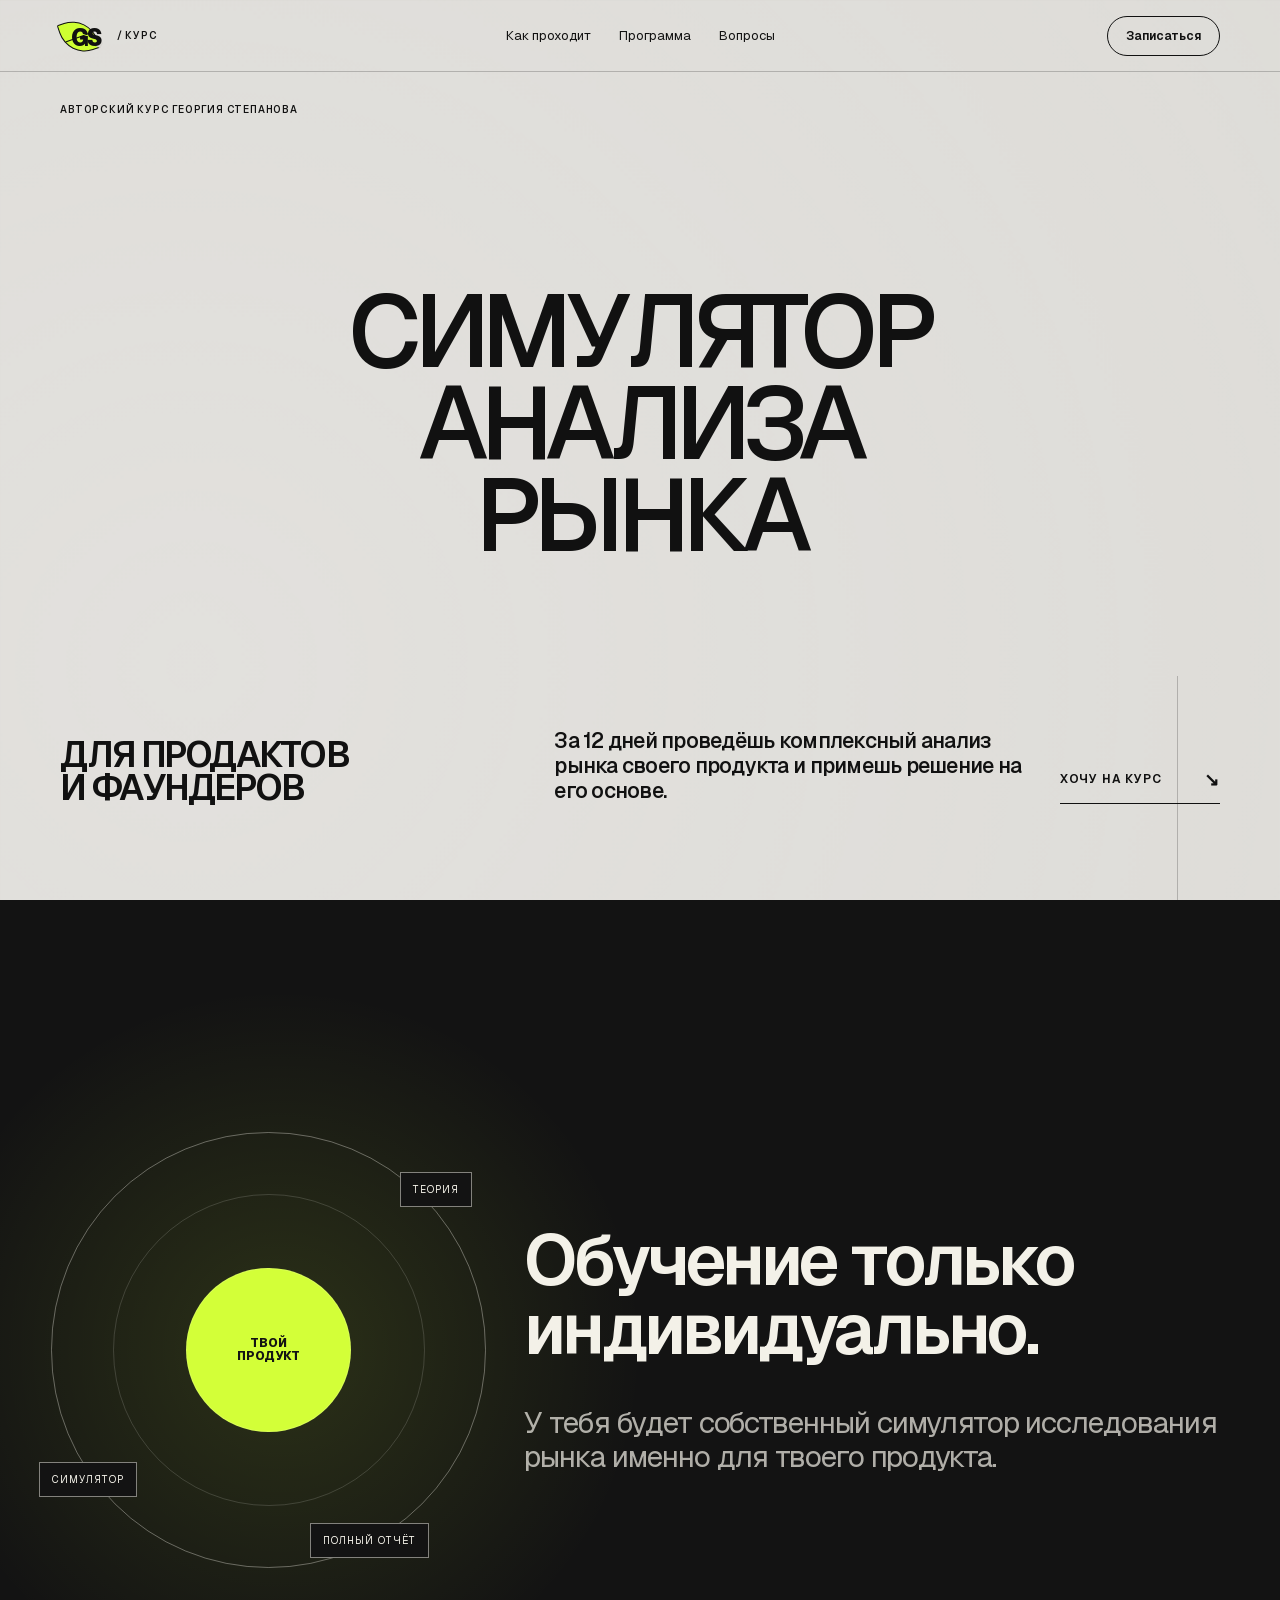
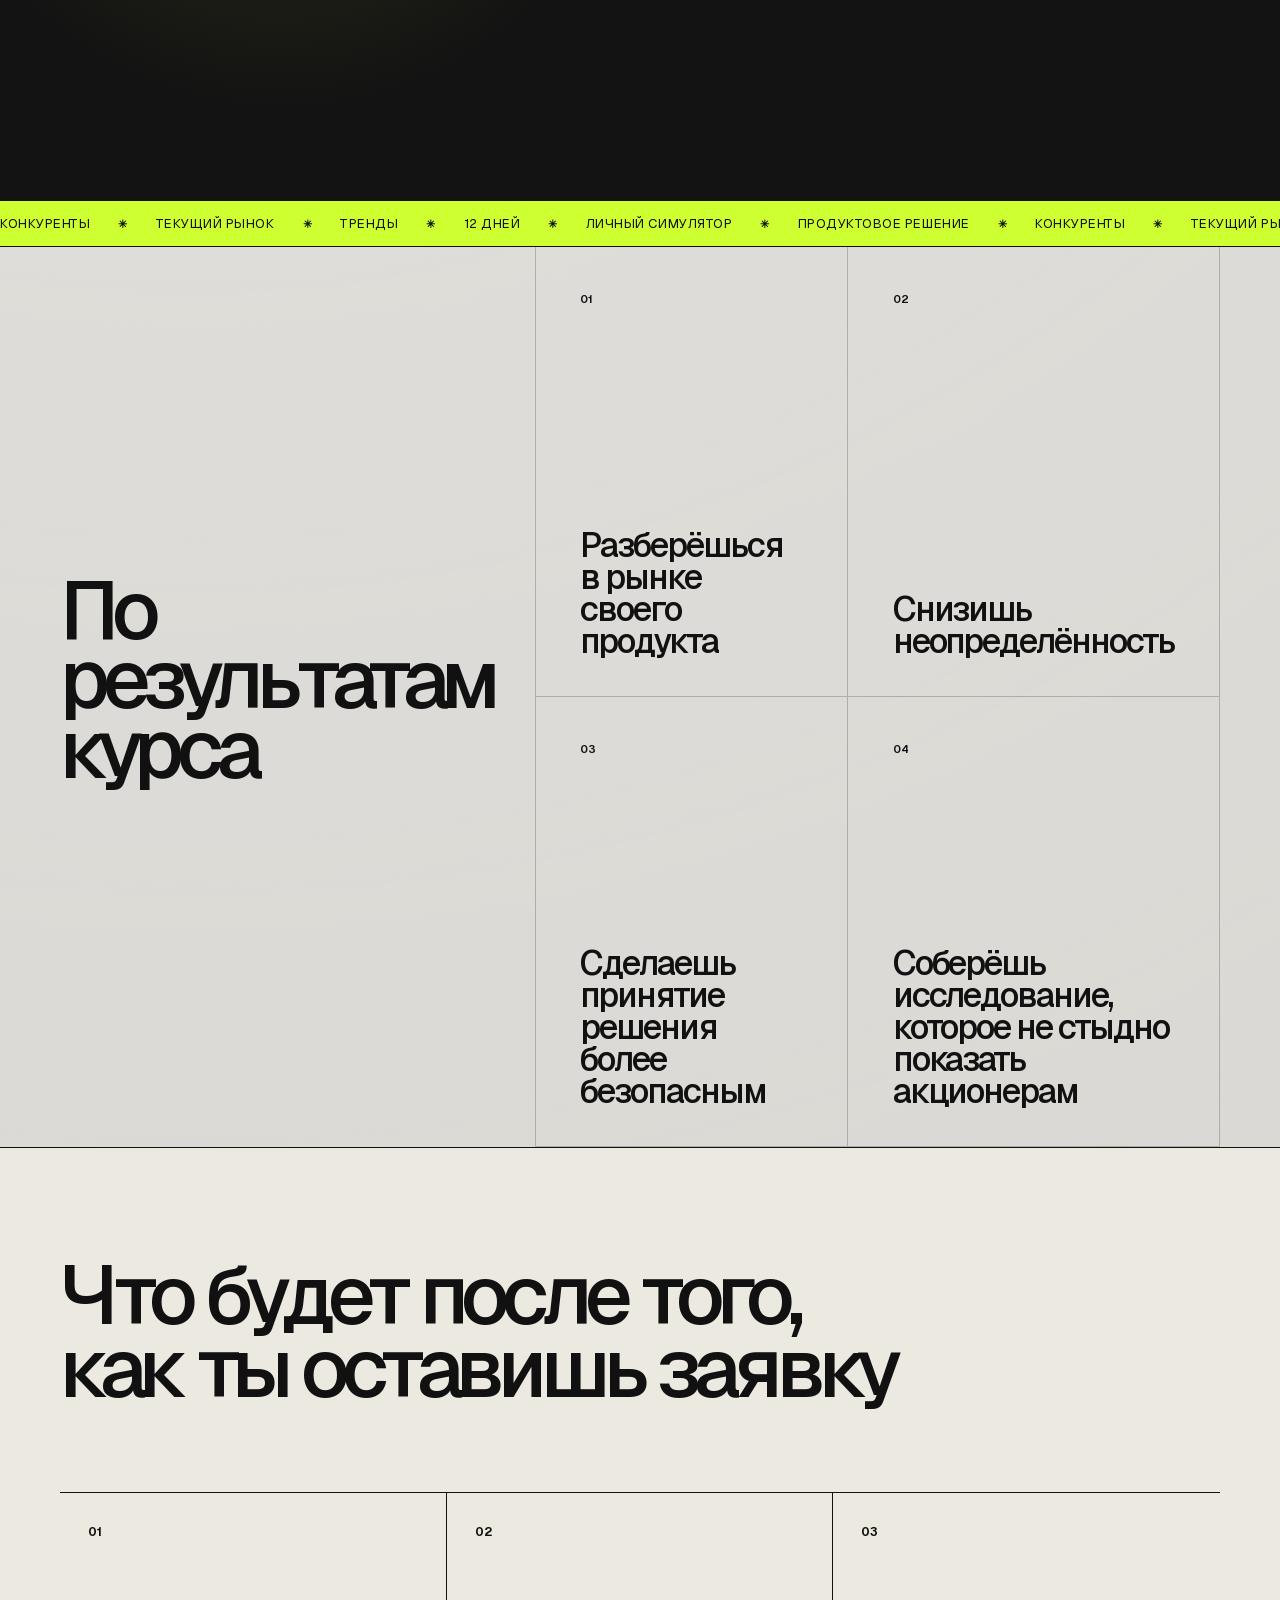
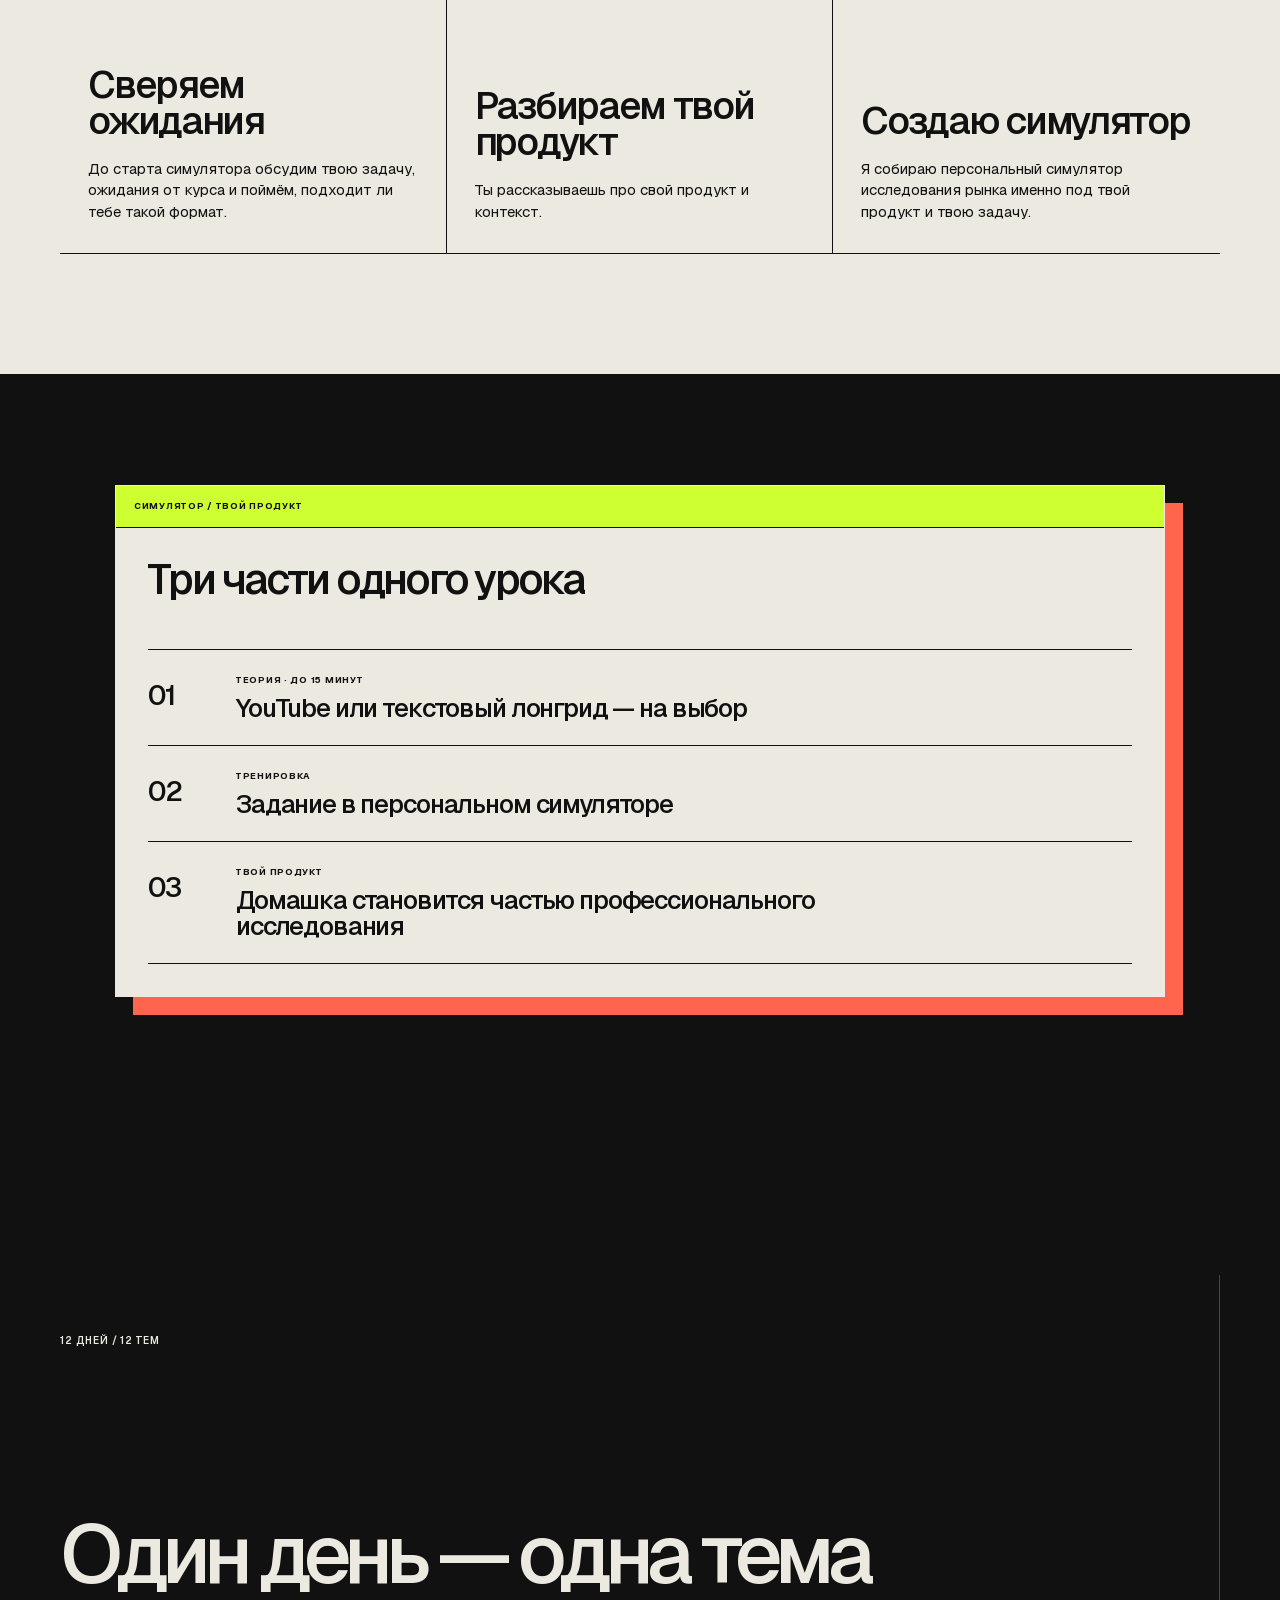
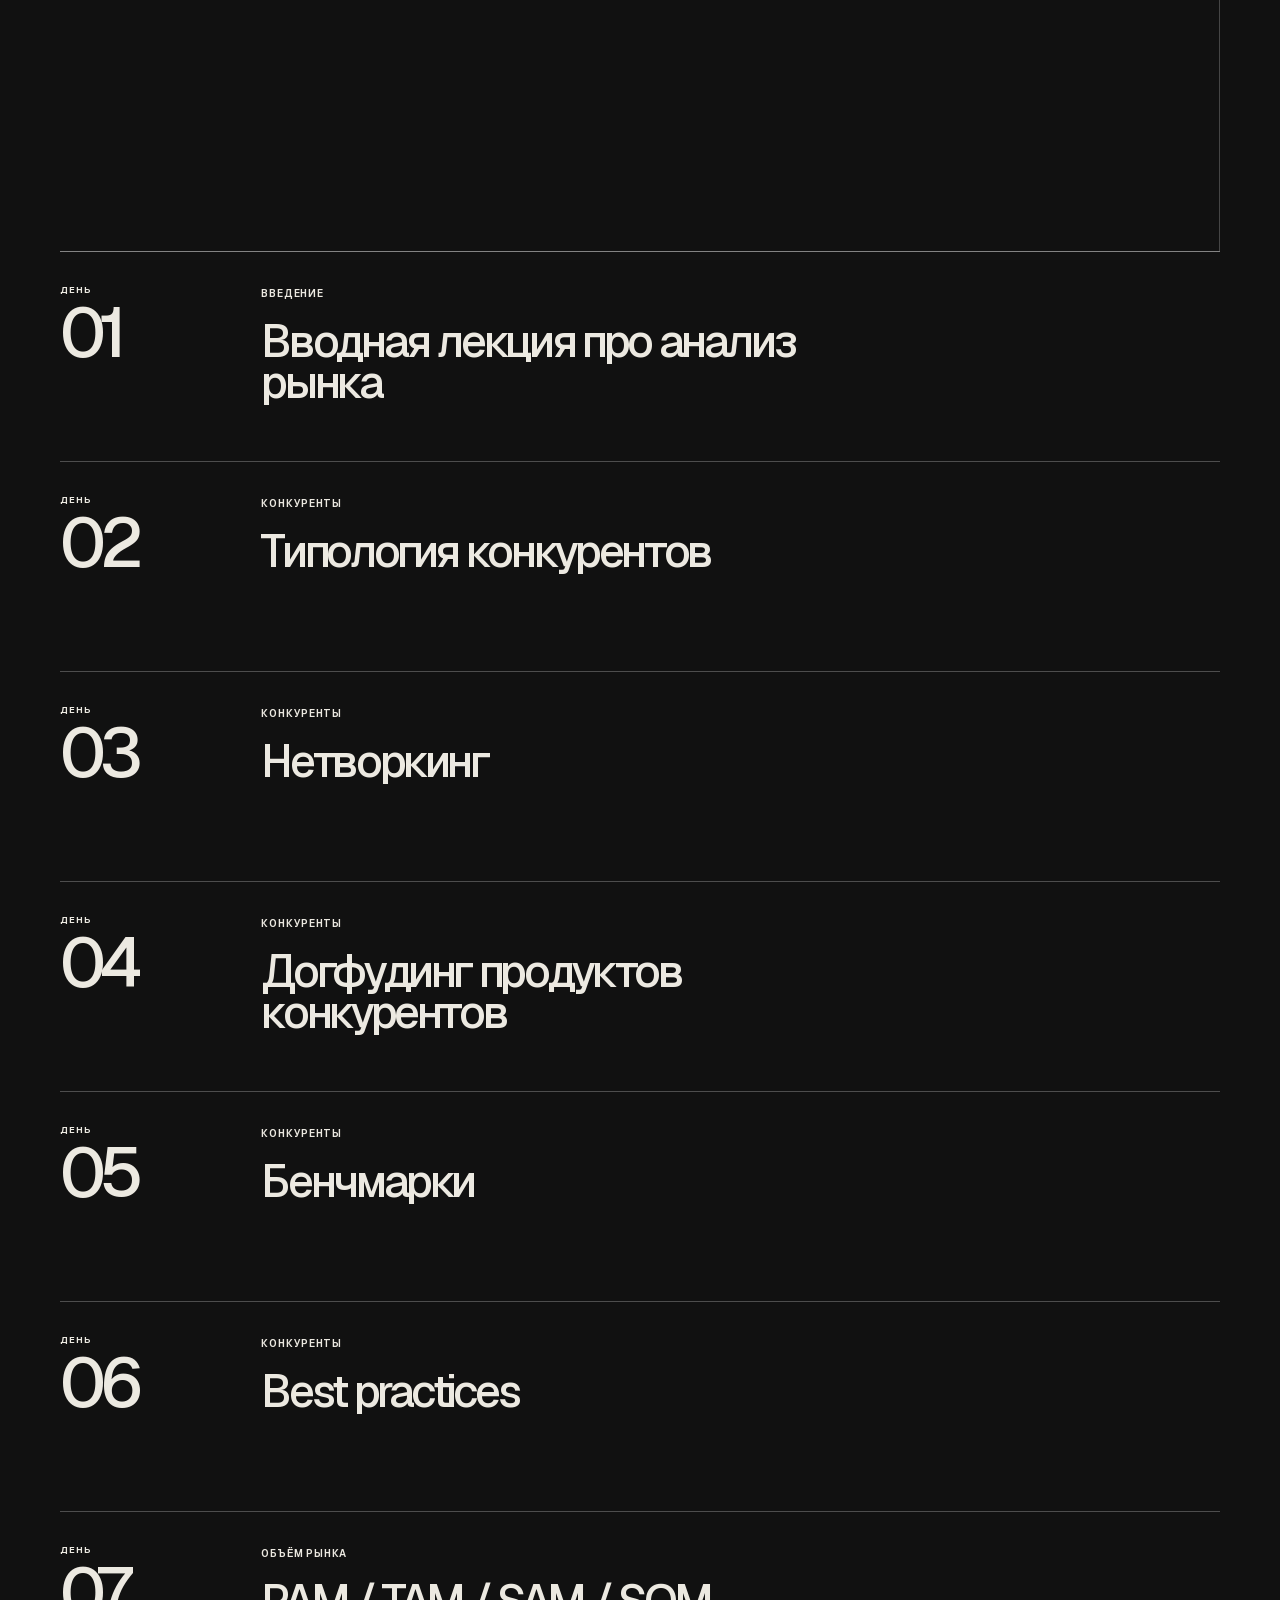
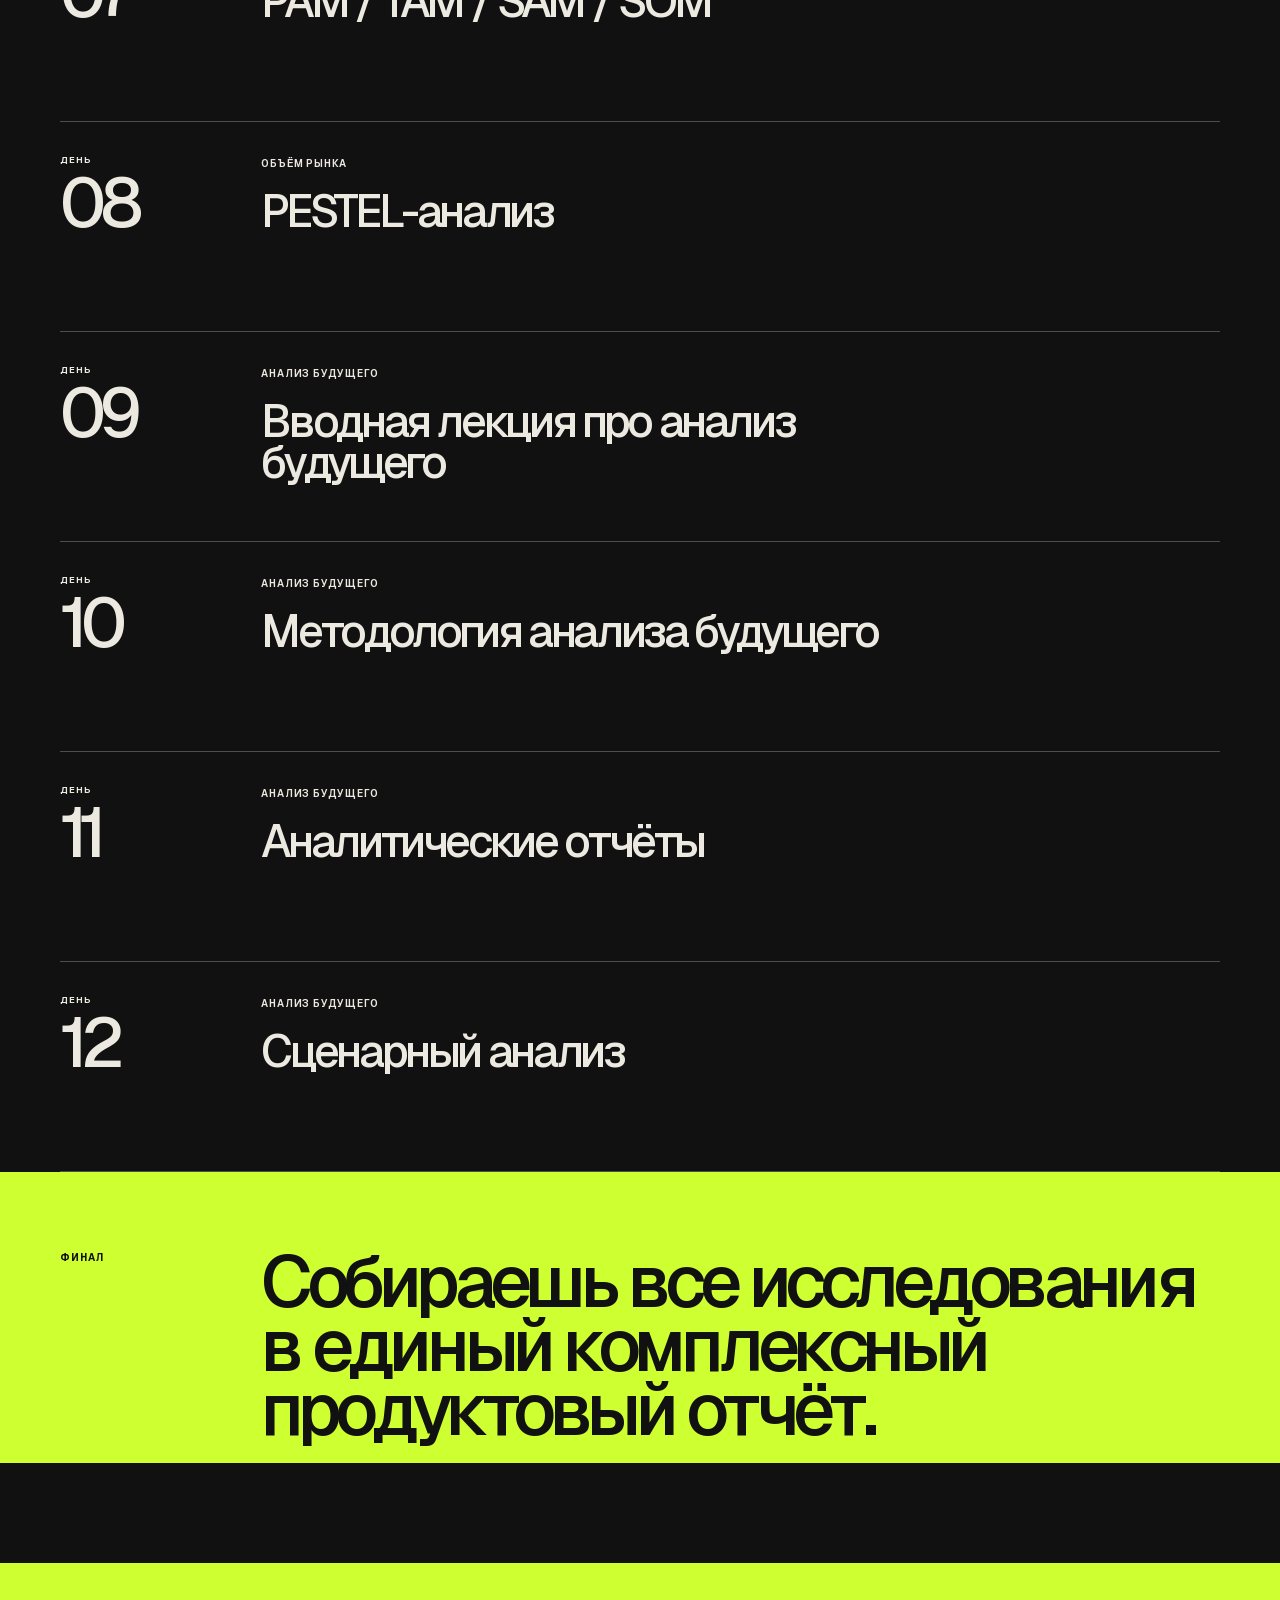
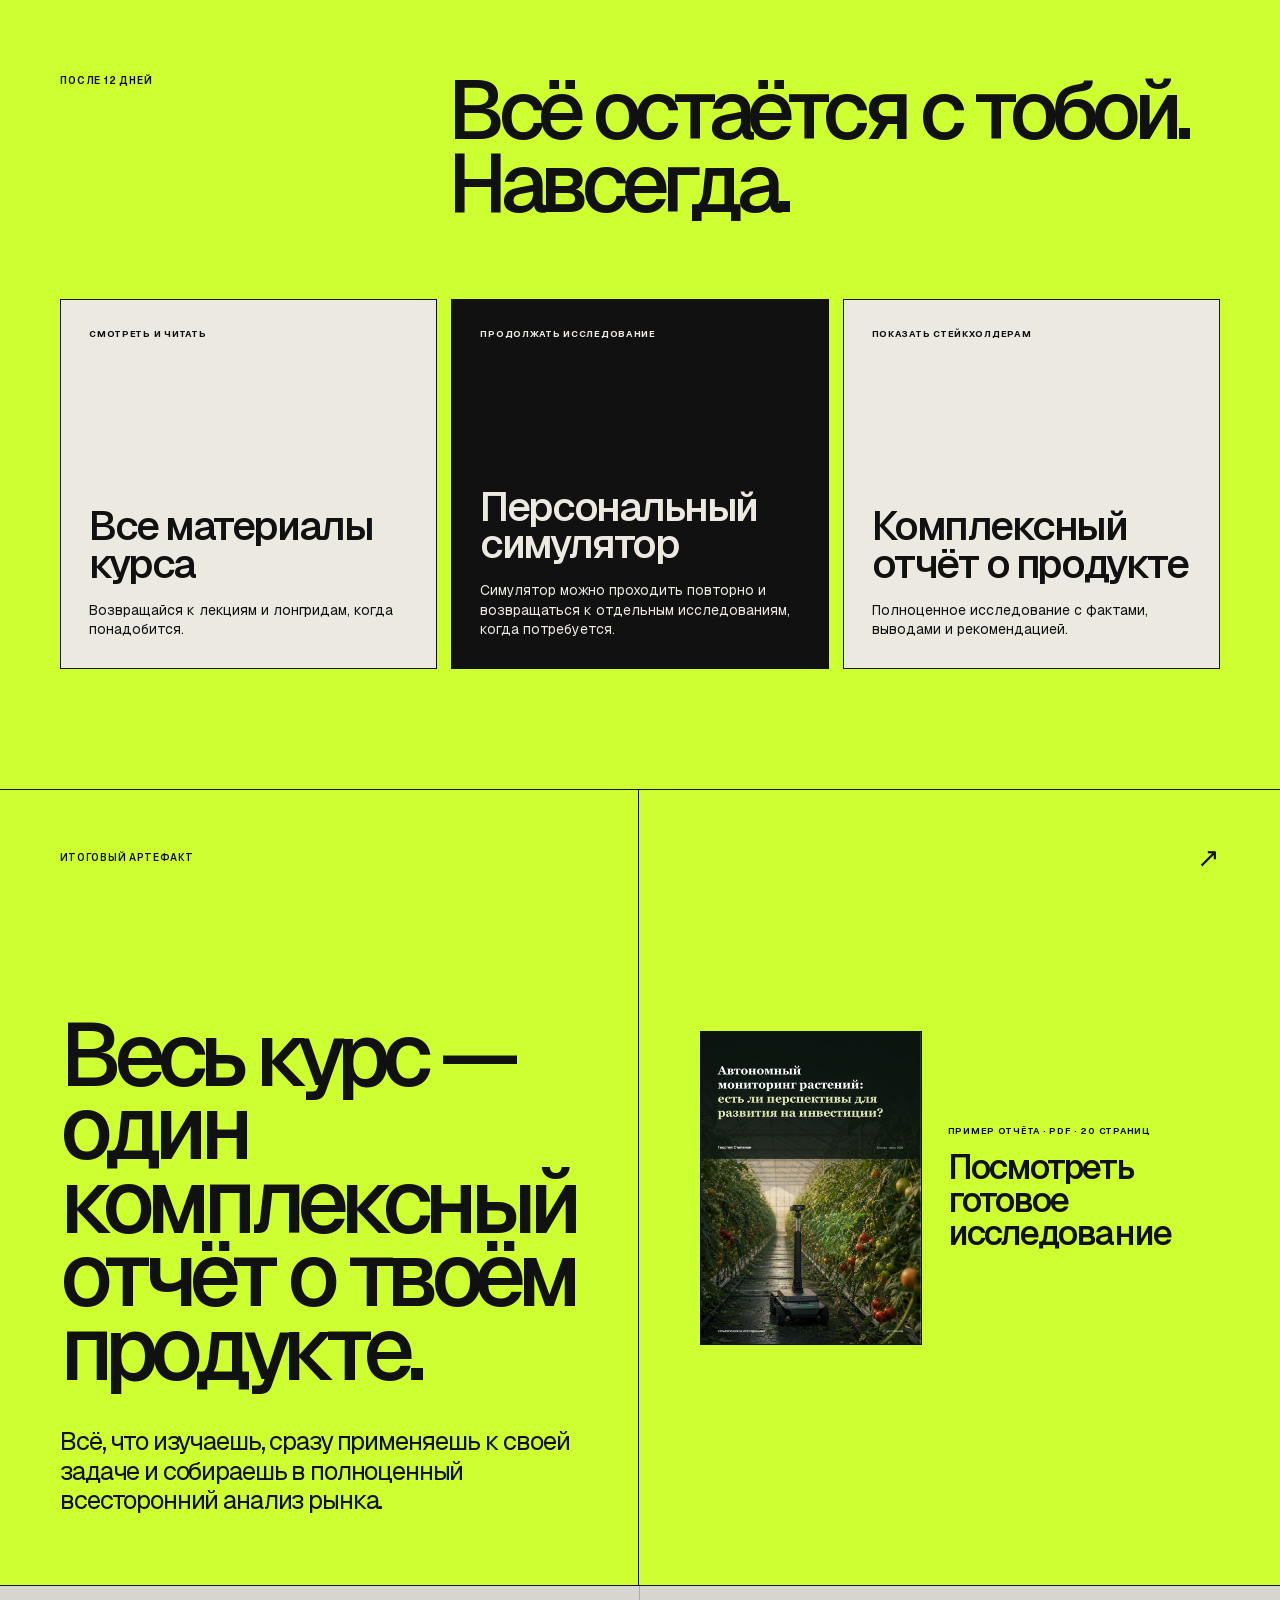
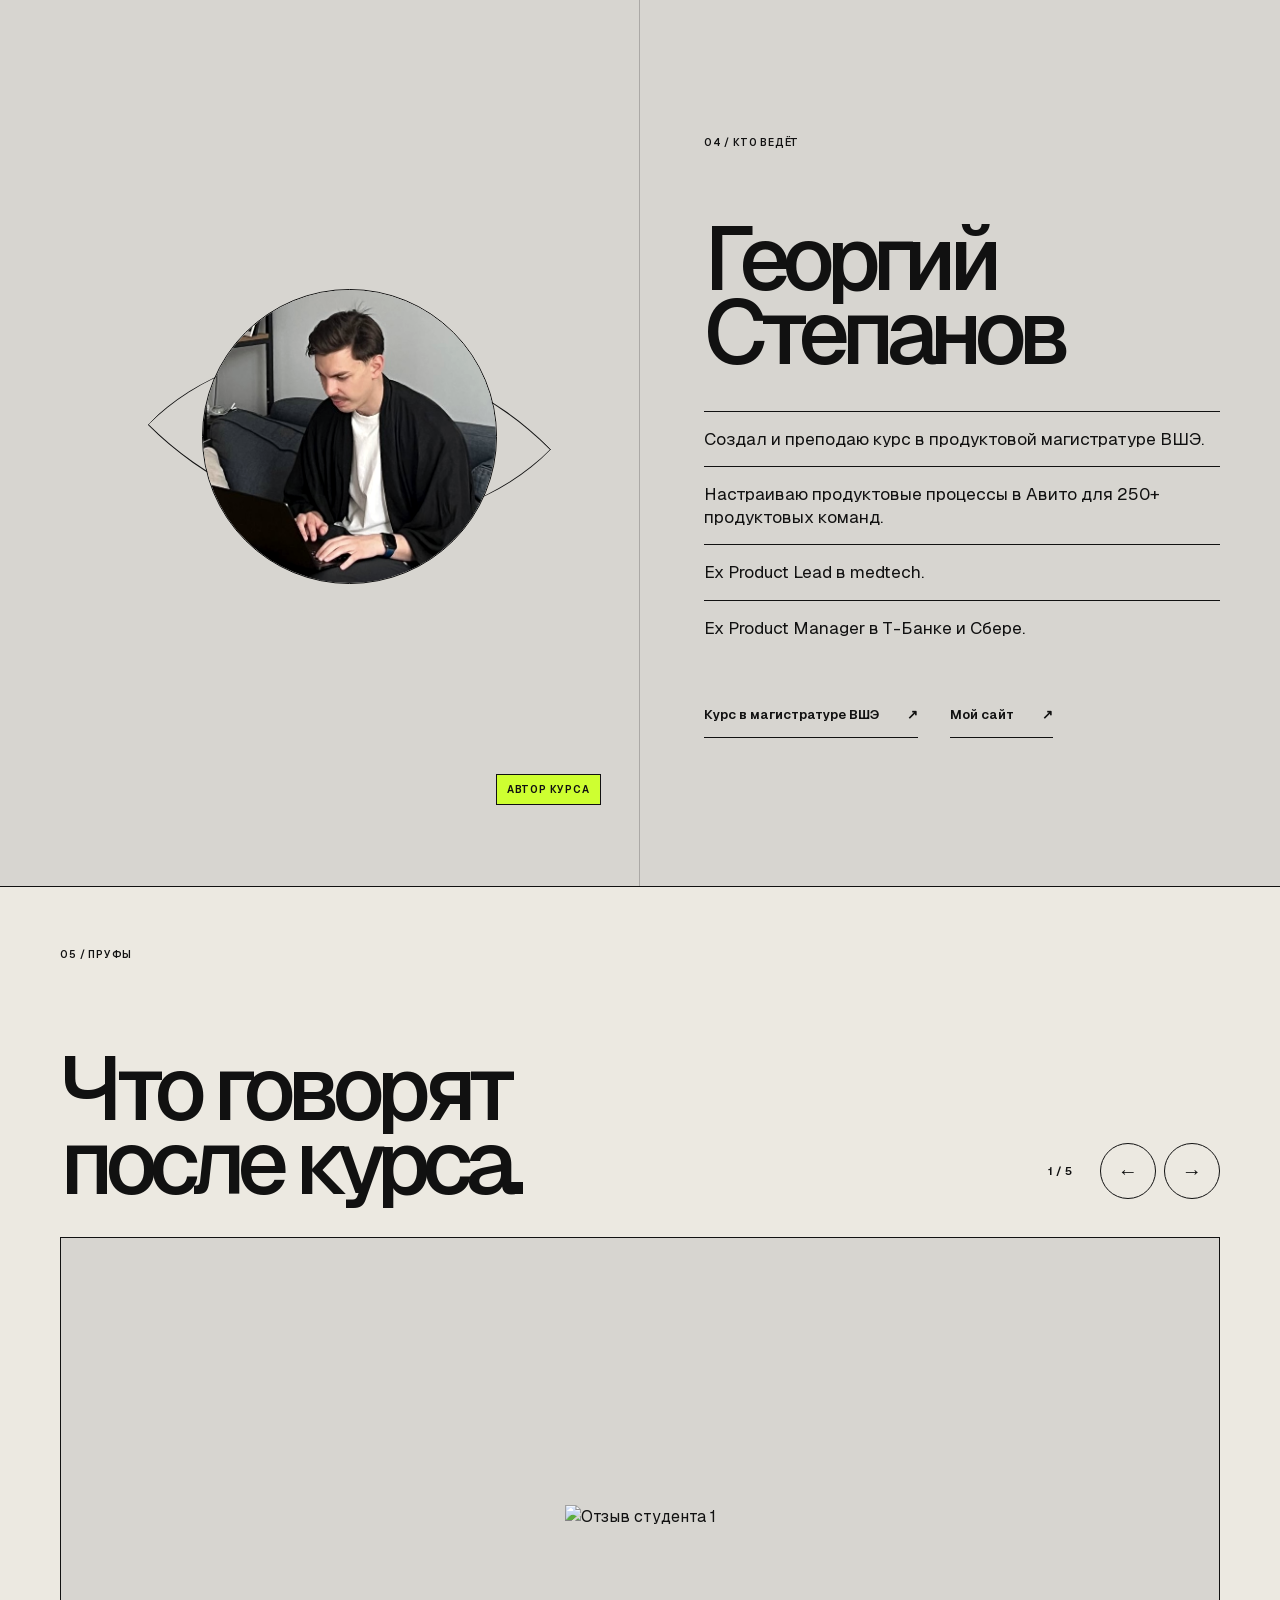
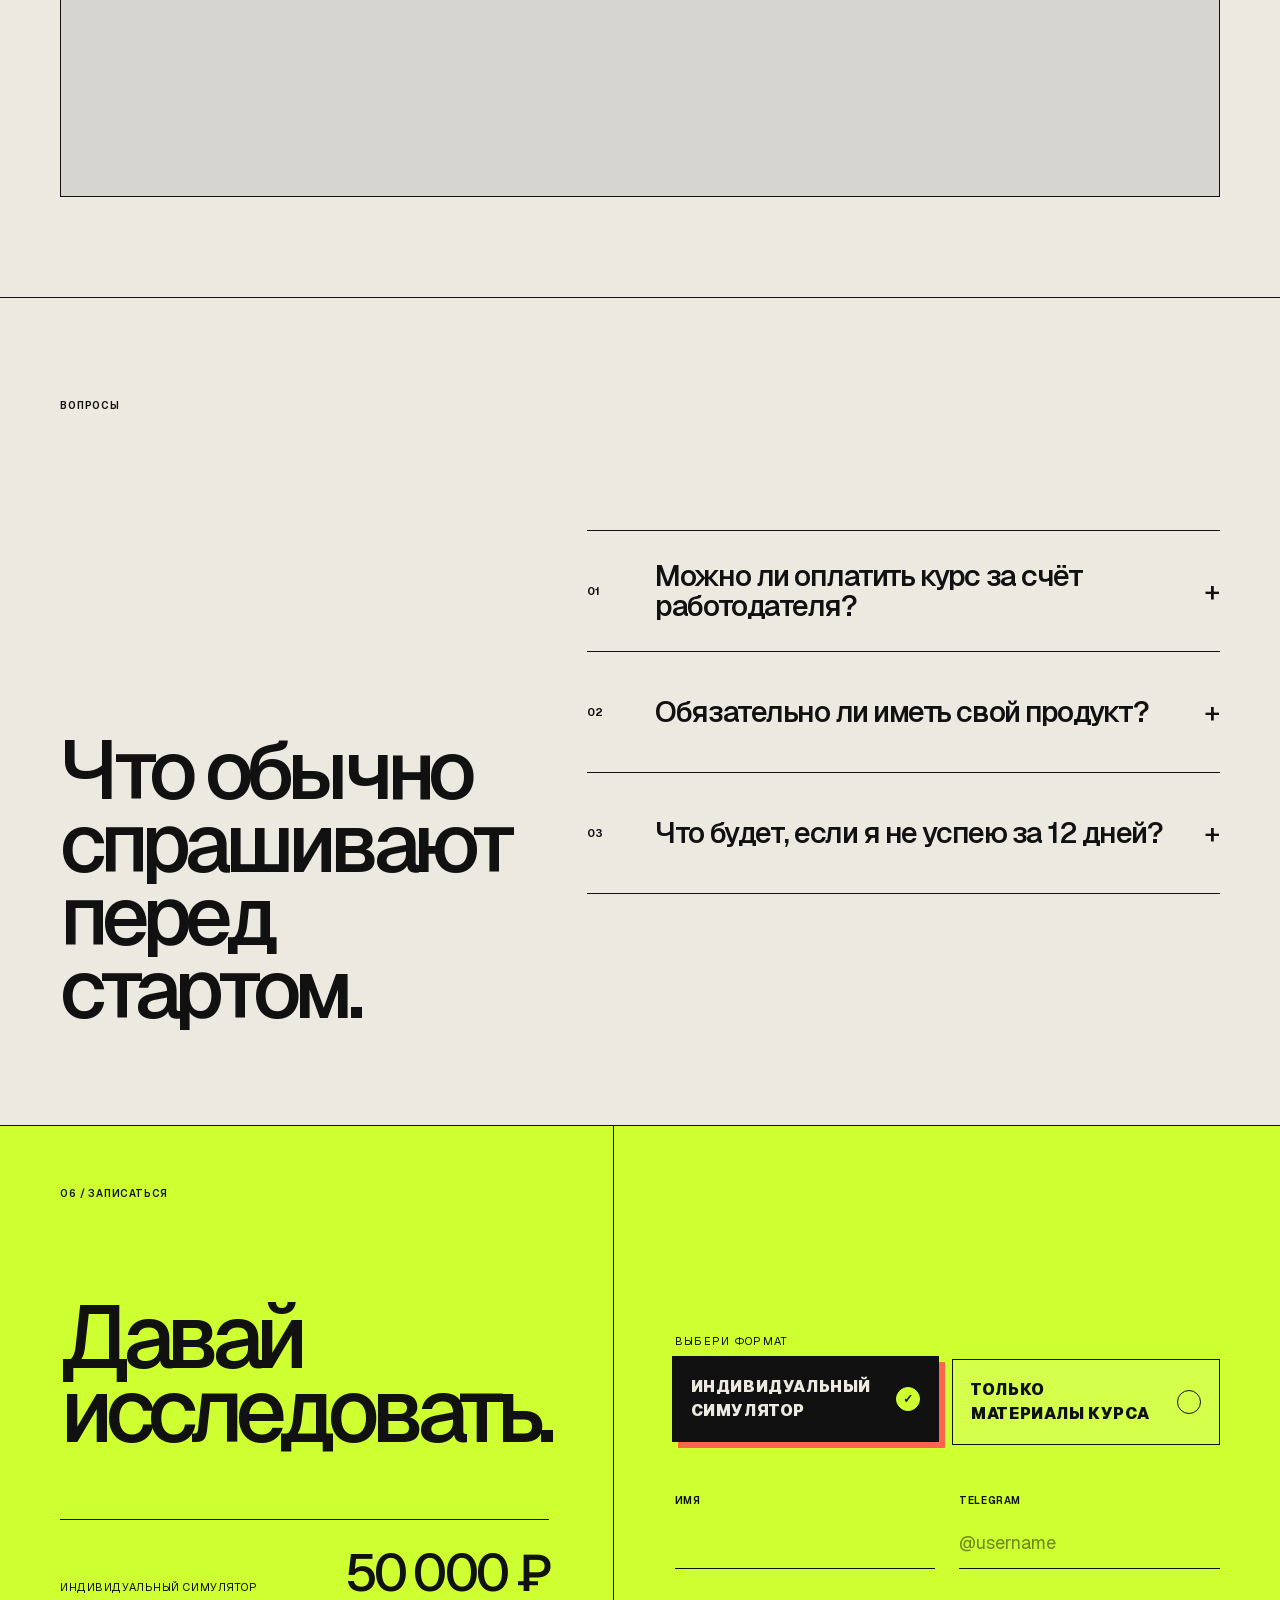
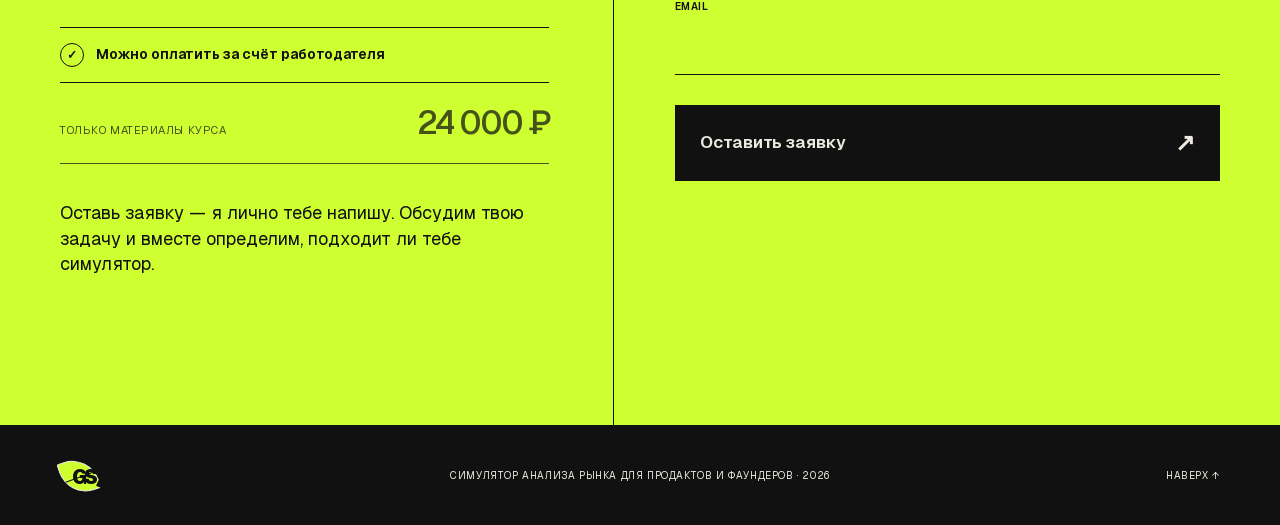
==== commit 6e2f9833: "Publish simplified course hero" ====
--- a/course-lab/index.html
+++ b/course-lab/index.html
@@ -52,13 +52,13 @@
       name="twitter:image"
       content="https://georgestepanov.com/course-og.jpg"
     />
-    <script type="module" crossorigin src="/assets/courseLab-j2OwyG-7.js"></script>
+    <script type="module" crossorigin src="/assets/courseLab-O1JMQnFB.js"></script>
     <link rel="modulepreload" crossorigin href="/assets/globals-CJNUq5BQ.js">
-    <link rel="modulepreload" crossorigin href="/assets/page-DqWXQEjc.js">
+    <link rel="modulepreload" crossorigin href="/assets/page-ClaCPn00.js">
     <link rel="stylesheet" crossorigin href="/assets/globals-BPHxCVkW.css">
-    <link rel="stylesheet" crossorigin href="/assets/page-D0-uBotu.css">
+    <link rel="stylesheet" crossorigin href="/assets/page-BRBeolqE.css">
   </head>
   <body>
-    <div id="root"><link rel="preload" as="image" href="/course-report-example-cover.jpg"/><link rel="preload" as="image" href="/georgiy.jpg?v=laptop-close"/><link rel="preload" as="image" href="https://georgywork.github.io/landingformycourse/assets/review-1.png"/><main class="course-page course-lab-version"><header class="course-header"><a class="course-brand" href="/" aria-label="На главный сайт" data-analytics-goal="navigation_click" data-analytics-location="course_header" data-analytics-destination="main"><span class="gs-leaf-mark course-brand-mark" aria-hidden="true"><span class="gs-leaf-mark__leaf"></span><span class="gs-leaf-mark__letters">GS</span></span><small>/ КУРС</small></a><nav aria-label="Навигация по курсу"><a href="#course-process">Как проходит</a><a href="#course-program">Программа</a><a href="#course-faq">Вопросы</a></nav><a class="course-header-cta" href="#course-enroll" data-analytics-goal="course_cta" data-analytics-location="course_header">Записаться</a></header><section class="course-hero" id="course-top"><div class="course-hero-kicker" data-course-reveal="true"><span>АВТОРСКИЙ КУРС ГЕОРГИЯ СТЕПАНОВА</span></div><div class="course-hero-title"><h1 data-course-reveal="true"><span>СИМУЛЯТОР</span><span>АНАЛИЗА</span><span>РЫНКА</span></h1><div class="course-hero-eye" aria-hidden="true"><div class="course-eye-shape"><div class="course-eye-pupil">AI</div></div><span class="course-eye-note note-one">ТРЕНДЫ</span><span class="course-eye-note note-two">КОНКУРЕНТЫ</span><span class="course-eye-note note-three">ПОТЕНЦИАЛ</span></div></div><div class="course-hero-bottom" data-course-reveal="true"><p>Для продактов<br/>и фаундеров</p><div class="course-hero-summary"><div class="course-hero-copy"><p class="course-hero-lead">За 12 дней проведёшь комплексный анализ рынка своего продукта и примешь решение на его основе.</p></div><a href="#course-enroll" data-analytics-goal="course_cta" data-analytics-location="course_hero">Хочу на курс <span>↘</span></a></div></div></section><section class="course-personal-simulator"><div class="course-simulator-orbit" aria-hidden="true"><span class="course-simulator-product">ТВОЙ ПРОДУКТ</span><span class="course-simulator-signal signal-one">ТЕОРИЯ</span><span class="course-simulator-signal signal-two">СИМУЛЯТОР</span><span class="course-simulator-signal signal-three">ПОЛНЫЙ ОТЧЁТ</span></div><div class="course-personal-simulator-copy" data-course-reveal="true"><h2>Обучение только индивидуально.</h2><p class="course-personal-simulator-detail">У тебя будет собственный симулятор исследования рынка именно для твоего продукта.</p></div></section><div class="course-ticker" aria-hidden="true"><div class="course-ticker-track"><span>КОНКУРЕНТЫ<!-- --> <b>✳</b></span><span>ТЕКУЩИЙ РЫНОК<!-- --> <b>✳</b></span><span>ТРЕНДЫ<!-- --> <b>✳</b></span><span>12 ДНЕЙ<!-- --> <b>✳</b></span><span>ЛИЧНЫЙ СИМУЛЯТОР<!-- --> <b>✳</b></span><span>ПРОДУКТОВОЕ РЕШЕНИЕ<!-- --> <b>✳</b></span><span>КОНКУРЕНТЫ<!-- --> <b>✳</b></span><span>ТЕКУЩИЙ РЫНОК<!-- --> <b>✳</b></span><span>ТРЕНДЫ<!-- --> <b>✳</b></span><span>12 ДНЕЙ<!-- --> <b>✳</b></span><span>ЛИЧНЫЙ СИМУЛЯТОР<!-- --> <b>✳</b></span><span>ПРОДУКТОВОЕ РЕШЕНИЕ<!-- --> <b>✳</b></span></div></div><section class="course-audience" id="course-results"><div class="course-section-heading" data-course-reveal="true"><h2>По результатам курса</h2></div><div class="course-audience-grid"><article data-course-reveal="true"><span>01</span><h3>Разберёшься в рынке своего продукта</h3></article><article data-course-reveal="true"><span>02</span><h3>Снизишь неопределённость</h3></article><article data-course-reveal="true"><span>03</span><h3>Сделаешь принятие решения более безопасным</h3></article><article data-course-reveal="true"><span>04</span><h3>Соберёшь исследование, которое не стыдно показать акционерам</h3></article></div></section><section class="course-after-application" id="course-process"><div class="course-after-application-head" data-course-reveal="true"><h2>Что будет после того,<br/>как ты оставишь заявку</h2></div><div class="course-application-steps"><article data-course-reveal="true"><span>01</span><div><h3>Сверяем ожидания</h3><p>До старта симулятора обсудим твою задачу, ожидания от курса и поймём, подходит ли тебе такой формат.</p></div></article><article data-course-reveal="true"><span>02</span><div><h3>Разбираем твой продукт</h3><p>Ты рассказываешь про свой продукт и контекст.</p></div></article><article data-course-reveal="true"><span>03</span><div><h3>Создаю симулятор</h3><p>Я собираю персональный симулятор исследования рынка именно под твой продукт и твою задачу.</p></div></article></div></section><section class="course-lesson-anatomy"><div class="course-simulator-screen" data-course-reveal="true"><div class="course-simulator-screen-bar"><span>СИМУЛЯТОР / ТВОЙ ПРОДУКТ</span></div><div class="course-simulator-screen-body"><div class="course-simulator-screen-title"><strong>Три части одного урока</strong></div><ol><li><span>01</span><div><small>ТЕОРИЯ · ДО 15 МИНУТ</small><h3>YouTube или текстовый лонгрид — на выбор</h3></div></li><li><span>02</span><div><small>ТРЕНИРОВКА</small><h3>Задание в персональном симуляторе</h3></div></li><li><span>03</span><div><small>ТВОЙ ПРОДУКТ</small><h3>Домашка становится частью профессионального исследования</h3></div></li></ol></div></div></section><section class="course-program" id="course-program"><div class="course-section-heading light" data-course-reveal="true"><p>12 ДНЕЙ / 12 ТЕМ</p><h2>Один день — одна тема</h2></div><div class="course-module-list"><article class="course-module" data-course-reveal="true"><div class="course-module-index"><small>ДЕНЬ</small>01</div><div class="course-module-main"><p class="course-module-eyebrow">ВВЕДЕНИЕ</p><h3>Вводная лекция про анализ рынка</h3></div></article><article class="course-module" data-course-reveal="true"><div class="course-module-index"><small>ДЕНЬ</small>02</div><div class="course-module-main"><p class="course-module-eyebrow">КОНКУРЕНТЫ</p><h3>Типология конкурентов</h3></div></article><article class="course-module" data-course-reveal="true"><div class="course-module-index"><small>ДЕНЬ</small>03</div><div class="course-module-main"><p class="course-module-eyebrow">КОНКУРЕНТЫ</p><h3>Нетворкинг</h3></div></article><article class="course-module" data-course-reveal="true"><div class="course-module-index"><small>ДЕНЬ</small>04</div><div class="course-module-main"><p class="course-module-eyebrow">КОНКУРЕНТЫ</p><h3>Догфудинг продуктов конкурентов</h3></div></article><article class="course-module" data-course-reveal="true"><div class="course-module-index"><small>ДЕНЬ</small>05</div><div class="course-module-main"><p class="course-module-eyebrow">КОНКУРЕНТЫ</p><h3>Бенчмарки</h3></div></article><article class="course-module" data-course-reveal="true"><div class="course-module-index"><small>ДЕНЬ</small>06</div><div class="course-module-main"><p class="course-module-eyebrow">КОНКУРЕНТЫ</p><h3>Best practices</h3></div></article><article class="course-module" data-course-reveal="true"><div class="course-module-index"><small>ДЕНЬ</small>07</div><div class="course-module-main"><p class="course-module-eyebrow">ОБЪЁМ РЫНКА</p><h3>PAM / TAM / SAM / SOM</h3></div></article><article class="course-module" data-course-reveal="true"><div class="course-module-index"><small>ДЕНЬ</small>08</div><div class="course-module-main"><p class="course-module-eyebrow">ОБЪЁМ РЫНКА</p><h3>PESTEL-анализ</h3></div></article><article class="course-module" data-course-reveal="true"><div class="course-module-index"><small>ДЕНЬ</small>09</div><div class="course-module-main"><p class="course-module-eyebrow">АНАЛИЗ БУДУЩЕГО</p><h3>Вводная лекция про анализ будущего</h3></div></article><article class="course-module" data-course-reveal="true"><div class="course-module-index"><small>ДЕНЬ</small>10</div><div class="course-module-main"><p class="course-module-eyebrow">АНАЛИЗ БУДУЩЕГО</p><h3>Методология анализа будущего</h3></div></article><article class="course-module" data-course-reveal="true"><div class="course-module-index"><small>ДЕНЬ</small>11</div><div class="course-module-main"><p class="course-module-eyebrow">АНАЛИЗ БУДУЩЕГО</p><h3>Аналитические отчёты</h3></div></article><article class="course-module" data-course-reveal="true"><div class="course-module-index"><small>ДЕНЬ</small>12</div><div class="course-module-main"><p class="course-module-eyebrow">АНАЛИЗ БУДУЩЕГО</p><h3>Сценарный анализ</h3></div></article></div><div class="course-program-finale" data-course-reveal="true"><span>ФИНАЛ</span><h3>Собираешь все исследования в единый комплексный продуктовый отчёт.</h3></div></section><section class="course-forever"><div class="course-forever-head" data-course-reveal="true"><p>ПОСЛЕ 12 ДНЕЙ</p><h2>Всё остаётся с тобой. Навсегда.</h2></div><div class="course-forever-grid"><article data-course-reveal="true"><span>СМОТРЕТЬ И ЧИТАТЬ</span><h3>Все материалы курса</h3><p>Возвращайся к лекциям и лонгридам, когда понадобится.</p></article><article data-course-reveal="true"><span>ПРОДОЛЖАТЬ ИССЛЕДОВАНИЕ</span><h3>Персональный симулятор</h3><p>Симулятор можно проходить повторно и возвращаться к отдельным исследованиям, когда потребуется.</p></article><article data-course-reveal="true"><span>ПОКАЗАТЬ СТЕЙКХОЛДЕРАМ</span><h3>Комплексный отчёт о продукте</h3><p>Полноценное исследование с фактами, выводами и рекомендацией.</p></article></div></section><section class="course-method"><div class="course-method-copy" data-course-reveal="true"><p>ИТОГОВЫЙ АРТЕФАКТ</p><h2>Весь курс — один комплексный отчёт о твоём продукте.</h2><p class="course-method-lead">Всё, что изучаешь, сразу применяешь к своей задаче и собираешь в полноценный всесторонний анализ рынка.</p></div><div class="course-method-stats"><a class="course-report-example" href="/course-report-example.pdf" target="_blank" rel="noreferrer" data-analytics-goal="course_report_open" data-analytics-location="course_method"><img src="/course-report-example-cover.jpg" alt="Обложка примера отчёта об автономном мониторинге растений"/><span class="course-report-copy"><small>ПРИМЕР ОТЧЁТА · PDF · 20 СТРАНИЦ</small><b>Посмотреть готовое исследование</b></span><span class="course-report-arrow" aria-hidden="true">↗</span></a></div></section><section class="course-author" id="course-author"><div class="course-author-visual" data-course-reveal="true"><div class="course-author-eye"><img src="/georgiy.jpg?v=laptop-close" alt="Георгий Степанов"/></div><span>АВТОР КУРСА</span></div><div class="course-author-copy" data-course-reveal="true"><p>04 / КТО ВЕДЁТ</p><h2>Георгий<br/>Степанов</h2><ul><li>Создал и преподаю курс в продуктовой магистратуре ВШЭ.</li><li>Настраиваю продуктовые процессы в Авито для 250+ продуктовых команд.</li><li>Ex Product Lead в medtech.</li><li>Ex Product Manager в Т-Банке и Сбере.</li></ul><div class="course-author-links"><a href="https://www.hse.ru/ma/productmanagement/courses/1048929655.html" target="_blank" rel="noreferrer" data-analytics-goal="hse_open" data-analytics-location="course_author">Курс в магистратуре ВШЭ <span>↗</span></a><a href="https://georgestepanov.com">Мой сайт <span>↗</span></a></div></div></section><section class="course-reviews" id="course-reviews"><div class="course-reviews-head" data-course-reveal="true"><div><p>05 / ПРУФЫ</p><h2>Что говорят<br/>после курса.</h2></div><div class="course-review-controls"><span>1 / 5</span><button type="button" aria-label="Предыдущий отзыв">←</button><button type="button" aria-label="Следующий отзыв">→</button></div></div><div class="course-review-stage" data-course-reveal="true"><img src="https://georgywork.github.io/landingformycourse/assets/review-1.png" alt="Отзыв студента 1"/></div></section><section class="course-faq" id="course-faq"><div class="course-faq-head" data-course-reveal="true"><p>ВОПРОСЫ</p><h2>Что обычно спрашивают перед стартом.</h2></div><div class="course-faq-list"><details data-course-reveal="true"><summary><span>01</span><strong>Можно ли оплатить курс за счёт работодателя?</strong><b aria-hidden="true">+</b></summary><p>Да. Просто скажи об этом, когда мы будем обсуждать курс: подготовим всё необходимое для оплаты от компании.</p></details><details data-course-reveal="true"><summary><span>02</span><strong>Обязательно ли иметь свой продукт?</strong><b aria-hidden="true">+</b></summary><p>Желательно: симулятор создаётся под конкретный продукт. Если продукта пока нет, подойдёт идея, которую ты хочешь развивать и всесторонне проанализировать.</p></details><details data-course-reveal="true"><summary><span>03</span><strong>Что будет, если я не успею за 12 дней?</strong><b aria-hidden="true">+</b></summary><p>Ничего не пропадёт. Материалы курса и твой персональный симулятор останутся с тобой навсегда — к ним можно будет вернуться и завершить исследование в своём темпе.</p></details></div></section><section class="course-enroll" id="course-enroll"><div class="course-enroll-intro" data-course-reveal="true"><p>06 / ЗАПИСАТЬСЯ</p><h2>Давай<br/>исследовать.</h2><div class="course-prices"><div><span>Индивидуальный симулятор</span><strong>50 000 ₽</strong></div><p class="course-employer-payment">Можно оплатить за счёт работодателя</p><div class="course-materials-only"><span>Только материалы курса</span><strong>24 000 ₽</strong></div></div><p class="course-enroll-note">Оставь заявку — я лично тебе напишу. Обсудим твою задачу и вместе определим, подходит ли тебе симулятор.</p></div><form class="course-form course-lab-form" accept-charset="UTF-8" data-course-reveal="true" action="https://georgiy-stepanov-product.georgywork0.chatgpt.site/api/course-leads" method="post"><input type="hidden" readOnly="" name="lead_id" value=""/><input type="hidden" readOnly="" name="utm_source" value=""/><input type="hidden" readOnly="" name="utm_medium" value=""/><input type="hidden" readOnly="" name="utm_campaign" value=""/><input type="hidden" readOnly="" name="utm_content" value=""/><input type="hidden" readOnly="" name="utm_term" value=""/><input type="hidden" readOnly="" name="yclid" value=""/><input type="hidden" readOnly="" name="metrika_client_id" value=""/><input type="hidden" readOnly="" name="landing_url" value=""/><input type="hidden" readOnly="" name="referrer" value=""/><input type="hidden" readOnly="" name="experience" value=""/><input type="hidden" readOnly="" name="goals" value=""/><fieldset class="course-tariff-choice"><legend>Выбери формат</legend><label><input type="radio" required="" name="tariff" checked="" value="Индивидуальный симулятор — 50 000 ₽"/><span><b>Индивидуальный симулятор</b></span></label><label><input type="radio" required="" name="tariff" value="Только материалы курса — 24 000 ₽"/><span><b>Только материалы курса</b></span></label></fieldset><label><span>Имя</span><input type="text" autoComplete="name" required="" name="name"/></label><label><span>Telegram</span><input type="text" placeholder="@username" autoComplete="off" required="" name="telegram"/></label><label class="course-field-full"><span>Email</span><input type="email" autoComplete="email" required="" name="email"/></label><button type="submit">Оставить заявку<span>↗</span></button><p class="course-form-status idle" role="status" aria-live="polite"></p></form></section><footer class="course-footer"><a href="/" class="course-brand"><span class="gs-leaf-mark gs-leaf-mark--inverse course-footer-mark" aria-hidden="true"><span class="gs-leaf-mark__leaf"></span><span class="gs-leaf-mark__letters">GS</span></span></a><p>Симулятор анализа рынка для продактов и фаундеров · 2026</p><a href="#course-top">Наверх ↑</a></footer></main></div>
+    <div id="root"><link rel="preload" as="image" href="/course-report-example-cover.jpg"/><link rel="preload" as="image" href="/georgiy.jpg?v=laptop-close"/><link rel="preload" as="image" href="https://georgywork.github.io/landingformycourse/assets/review-1.png"/><main class="course-page course-lab-version"><header class="course-header"><a class="course-brand" href="/" aria-label="На главный сайт" data-analytics-goal="navigation_click" data-analytics-location="course_header" data-analytics-destination="main"><span class="gs-leaf-mark course-brand-mark" aria-hidden="true"><span class="gs-leaf-mark__leaf"></span><span class="gs-leaf-mark__letters">GS</span></span><small>/ КУРС</small></a><nav aria-label="Навигация по курсу"><a href="#course-process">Как проходит</a><a href="#course-program">Программа</a><a href="#course-faq">Вопросы</a></nav><a class="course-header-cta" href="#course-enroll" data-analytics-goal="course_cta" data-analytics-location="course_header">Записаться</a></header><section class="course-hero" id="course-top"><div class="course-hero-kicker" data-course-reveal="true"><span>АВТОРСКИЙ КУРС ГЕОРГИЯ СТЕПАНОВА</span></div><div class="course-hero-title"><h1 data-course-reveal="true"><span>СИМУЛЯТОР</span><span>АНАЛИЗА</span><span>РЫНКА</span></h1></div><div class="course-hero-bottom" data-course-reveal="true"><p>Для продактов<br/>и фаундеров</p><div class="course-hero-summary"><div class="course-hero-copy"><p class="course-hero-lead">За 12 дней проведёшь комплексный анализ рынка своего продукта и примешь решение на его основе.</p></div><a href="#course-enroll" data-analytics-goal="course_cta" data-analytics-location="course_hero">Хочу на курс <span>↘</span></a></div></div></section><section class="course-personal-simulator"><div class="course-simulator-orbit" aria-hidden="true"><span class="course-simulator-product">ТВОЙ ПРОДУКТ</span><span class="course-simulator-signal signal-one">ТЕОРИЯ</span><span class="course-simulator-signal signal-two">СИМУЛЯТОР</span><span class="course-simulator-signal signal-three">ПОЛНЫЙ ОТЧЁТ</span></div><div class="course-personal-simulator-copy" data-course-reveal="true"><h2>Обучение только индивидуально.</h2><p class="course-personal-simulator-detail">У тебя будет собственный симулятор исследования рынка именно для твоего продукта.</p></div></section><div class="course-ticker" aria-hidden="true"><div class="course-ticker-track"><span>КОНКУРЕНТЫ<!-- --> <b>✳</b></span><span>ТЕКУЩИЙ РЫНОК<!-- --> <b>✳</b></span><span>ТРЕНДЫ<!-- --> <b>✳</b></span><span>12 ДНЕЙ<!-- --> <b>✳</b></span><span>ЛИЧНЫЙ СИМУЛЯТОР<!-- --> <b>✳</b></span><span>ПРОДУКТОВОЕ РЕШЕНИЕ<!-- --> <b>✳</b></span><span>КОНКУРЕНТЫ<!-- --> <b>✳</b></span><span>ТЕКУЩИЙ РЫНОК<!-- --> <b>✳</b></span><span>ТРЕНДЫ<!-- --> <b>✳</b></span><span>12 ДНЕЙ<!-- --> <b>✳</b></span><span>ЛИЧНЫЙ СИМУЛЯТОР<!-- --> <b>✳</b></span><span>ПРОДУКТОВОЕ РЕШЕНИЕ<!-- --> <b>✳</b></span></div></div><section class="course-audience" id="course-results"><div class="course-section-heading" data-course-reveal="true"><h2>По результатам курса</h2></div><div class="course-audience-grid"><article data-course-reveal="true"><span>01</span><h3>Разберёшься в рынке своего продукта</h3></article><article data-course-reveal="true"><span>02</span><h3>Снизишь неопределённость</h3></article><article data-course-reveal="true"><span>03</span><h3>Сделаешь принятие решения более безопасным</h3></article><article data-course-reveal="true"><span>04</span><h3>Соберёшь исследование, которое не стыдно показать акционерам</h3></article></div></section><section class="course-after-application" id="course-process"><div class="course-after-application-head" data-course-reveal="true"><h2>Что будет после того,<br/>как ты оставишь заявку</h2></div><div class="course-application-steps"><article data-course-reveal="true"><span>01</span><div><h3>Сверяем ожидания</h3><p>До старта симулятора обсудим твою задачу, ожидания от курса и поймём, подходит ли тебе такой формат.</p></div></article><article data-course-reveal="true"><span>02</span><div><h3>Разбираем твой продукт</h3><p>Ты рассказываешь про свой продукт и контекст.</p></div></article><article data-course-reveal="true"><span>03</span><div><h3>Создаю симулятор</h3><p>Я собираю персональный симулятор исследования рынка именно под твой продукт и твою задачу.</p></div></article></div></section><section class="course-lesson-anatomy"><div class="course-simulator-screen" data-course-reveal="true"><div class="course-simulator-screen-bar"><span>СИМУЛЯТОР / ТВОЙ ПРОДУКТ</span></div><div class="course-simulator-screen-body"><div class="course-simulator-screen-title"><strong>Три части одного урока</strong></div><ol><li><span>01</span><div><small>ТЕОРИЯ · ДО 15 МИНУТ</small><h3>YouTube или текстовый лонгрид — на выбор</h3></div></li><li><span>02</span><div><small>ТРЕНИРОВКА</small><h3>Задание в персональном симуляторе</h3></div></li><li><span>03</span><div><small>ТВОЙ ПРОДУКТ</small><h3>Домашка становится частью профессионального исследования</h3></div></li></ol></div></div></section><section class="course-program" id="course-program"><div class="course-section-heading light" data-course-reveal="true"><p>12 ДНЕЙ / 12 ТЕМ</p><h2>Один день — одна тема</h2></div><div class="course-module-list"><article class="course-module" data-course-reveal="true"><div class="course-module-index"><small>ДЕНЬ</small>01</div><div class="course-module-main"><p class="course-module-eyebrow">ВВЕДЕНИЕ</p><h3>Вводная лекция про анализ рынка</h3></div></article><article class="course-module" data-course-reveal="true"><div class="course-module-index"><small>ДЕНЬ</small>02</div><div class="course-module-main"><p class="course-module-eyebrow">КОНКУРЕНТЫ</p><h3>Типология конкурентов</h3></div></article><article class="course-module" data-course-reveal="true"><div class="course-module-index"><small>ДЕНЬ</small>03</div><div class="course-module-main"><p class="course-module-eyebrow">КОНКУРЕНТЫ</p><h3>Нетворкинг</h3></div></article><article class="course-module" data-course-reveal="true"><div class="course-module-index"><small>ДЕНЬ</small>04</div><div class="course-module-main"><p class="course-module-eyebrow">КОНКУРЕНТЫ</p><h3>Догфудинг продуктов конкурентов</h3></div></article><article class="course-module" data-course-reveal="true"><div class="course-module-index"><small>ДЕНЬ</small>05</div><div class="course-module-main"><p class="course-module-eyebrow">КОНКУРЕНТЫ</p><h3>Бенчмарки</h3></div></article><article class="course-module" data-course-reveal="true"><div class="course-module-index"><small>ДЕНЬ</small>06</div><div class="course-module-main"><p class="course-module-eyebrow">КОНКУРЕНТЫ</p><h3>Best practices</h3></div></article><article class="course-module" data-course-reveal="true"><div class="course-module-index"><small>ДЕНЬ</small>07</div><div class="course-module-main"><p class="course-module-eyebrow">ОБЪЁМ РЫНКА</p><h3>PAM / TAM / SAM / SOM</h3></div></article><article class="course-module" data-course-reveal="true"><div class="course-module-index"><small>ДЕНЬ</small>08</div><div class="course-module-main"><p class="course-module-eyebrow">ОБЪЁМ РЫНКА</p><h3>PESTEL-анализ</h3></div></article><article class="course-module" data-course-reveal="true"><div class="course-module-index"><small>ДЕНЬ</small>09</div><div class="course-module-main"><p class="course-module-eyebrow">АНАЛИЗ БУДУЩЕГО</p><h3>Вводная лекция про анализ будущего</h3></div></article><article class="course-module" data-course-reveal="true"><div class="course-module-index"><small>ДЕНЬ</small>10</div><div class="course-module-main"><p class="course-module-eyebrow">АНАЛИЗ БУДУЩЕГО</p><h3>Методология анализа будущего</h3></div></article><article class="course-module" data-course-reveal="true"><div class="course-module-index"><small>ДЕНЬ</small>11</div><div class="course-module-main"><p class="course-module-eyebrow">АНАЛИЗ БУДУЩЕГО</p><h3>Аналитические отчёты</h3></div></article><article class="course-module" data-course-reveal="true"><div class="course-module-index"><small>ДЕНЬ</small>12</div><div class="course-module-main"><p class="course-module-eyebrow">АНАЛИЗ БУДУЩЕГО</p><h3>Сценарный анализ</h3></div></article></div><div class="course-program-finale" data-course-reveal="true"><span>ФИНАЛ</span><h3>Собираешь все исследования в единый комплексный продуктовый отчёт.</h3></div></section><section class="course-forever"><div class="course-forever-head" data-course-reveal="true"><p>ПОСЛЕ 12 ДНЕЙ</p><h2>Всё остаётся с тобой. Навсегда.</h2></div><div class="course-forever-grid"><article data-course-reveal="true"><span>СМОТРЕТЬ И ЧИТАТЬ</span><h3>Все материалы курса</h3><p>Возвращайся к лекциям и лонгридам, когда понадобится.</p></article><article data-course-reveal="true"><span>ПРОДОЛЖАТЬ ИССЛЕДОВАНИЕ</span><h3>Персональный симулятор</h3><p>Симулятор можно проходить повторно и возвращаться к отдельным исследованиям, когда потребуется.</p></article><article data-course-reveal="true"><span>ПОКАЗАТЬ СТЕЙКХОЛДЕРАМ</span><h3>Комплексный отчёт о продукте</h3><p>Полноценное исследование с фактами, выводами и рекомендацией.</p></article></div></section><section class="course-method"><div class="course-method-copy" data-course-reveal="true"><p>ИТОГОВЫЙ АРТЕФАКТ</p><h2>Весь курс — один комплексный отчёт о твоём продукте.</h2><p class="course-method-lead">Всё, что изучаешь, сразу применяешь к своей задаче и собираешь в полноценный всесторонний анализ рынка.</p></div><div class="course-method-stats"><a class="course-report-example" href="/course-report-example.pdf" target="_blank" rel="noreferrer" data-analytics-goal="course_report_open" data-analytics-location="course_method"><img src="/course-report-example-cover.jpg" alt="Обложка примера отчёта об автономном мониторинге растений"/><span class="course-report-copy"><small>ПРИМЕР ОТЧЁТА · PDF · 20 СТРАНИЦ</small><b>Посмотреть готовое исследование</b></span><span class="course-report-arrow" aria-hidden="true">↗</span></a></div></section><section class="course-author" id="course-author"><div class="course-author-visual" data-course-reveal="true"><div class="course-author-eye"><img src="/georgiy.jpg?v=laptop-close" alt="Георгий Степанов"/></div><span>АВТОР КУРСА</span></div><div class="course-author-copy" data-course-reveal="true"><p>04 / КТО ВЕДЁТ</p><h2>Георгий<br/>Степанов</h2><ul><li>Создал и преподаю курс в продуктовой магистратуре ВШЭ.</li><li>Настраиваю продуктовые процессы в Авито для 250+ продуктовых команд.</li><li>Ex Product Lead в medtech.</li><li>Ex Product Manager в Т-Банке и Сбере.</li></ul><div class="course-author-links"><a href="https://www.hse.ru/ma/productmanagement/courses/1048929655.html" target="_blank" rel="noreferrer" data-analytics-goal="hse_open" data-analytics-location="course_author">Курс в магистратуре ВШЭ <span>↗</span></a><a href="https://georgestepanov.com">Мой сайт <span>↗</span></a></div></div></section><section class="course-reviews" id="course-reviews"><div class="course-reviews-head" data-course-reveal="true"><div><p>05 / ПРУФЫ</p><h2>Что говорят<br/>после курса.</h2></div><div class="course-review-controls"><span>1 / 5</span><button type="button" aria-label="Предыдущий отзыв">←</button><button type="button" aria-label="Следующий отзыв">→</button></div></div><div class="course-review-stage" data-course-reveal="true"><img src="https://georgywork.github.io/landingformycourse/assets/review-1.png" alt="Отзыв студента 1"/></div></section><section class="course-faq" id="course-faq"><div class="course-faq-head" data-course-reveal="true"><p>ВОПРОСЫ</p><h2>Что обычно спрашивают перед стартом.</h2></div><div class="course-faq-list"><details data-course-reveal="true"><summary><span>01</span><strong>Можно ли оплатить курс за счёт работодателя?</strong><b aria-hidden="true">+</b></summary><p>Да. Просто скажи об этом, когда мы будем обсуждать курс: подготовим всё необходимое для оплаты от компании.</p></details><details data-course-reveal="true"><summary><span>02</span><strong>Обязательно ли иметь свой продукт?</strong><b aria-hidden="true">+</b></summary><p>Желательно: симулятор создаётся под конкретный продукт. Если продукта пока нет, подойдёт идея, которую ты хочешь развивать и всесторонне проанализировать.</p></details><details data-course-reveal="true"><summary><span>03</span><strong>Что будет, если я не успею за 12 дней?</strong><b aria-hidden="true">+</b></summary><p>Ничего не пропадёт. Материалы курса и твой персональный симулятор останутся с тобой навсегда — к ним можно будет вернуться и завершить исследование в своём темпе.</p></details></div></section><section class="course-enroll" id="course-enroll"><div class="course-enroll-intro" data-course-reveal="true"><p>06 / ЗАПИСАТЬСЯ</p><h2>Давай<br/>исследовать.</h2><div class="course-prices"><div><span>Индивидуальный симулятор</span><strong>50 000 ₽</strong></div><p class="course-employer-payment">Можно оплатить за счёт работодателя</p><div class="course-materials-only"><span>Только материалы курса</span><strong>24 000 ₽</strong></div></div><p class="course-enroll-note">Оставь заявку — я лично тебе напишу. Обсудим твою задачу и вместе определим, подходит ли тебе симулятор.</p></div><form class="course-form course-lab-form" accept-charset="UTF-8" data-course-reveal="true" action="https://georgiy-stepanov-product.georgywork0.chatgpt.site/api/course-leads" method="post"><input type="hidden" readOnly="" name="lead_id" value=""/><input type="hidden" readOnly="" name="utm_source" value=""/><input type="hidden" readOnly="" name="utm_medium" value=""/><input type="hidden" readOnly="" name="utm_campaign" value=""/><input type="hidden" readOnly="" name="utm_content" value=""/><input type="hidden" readOnly="" name="utm_term" value=""/><input type="hidden" readOnly="" name="yclid" value=""/><input type="hidden" readOnly="" name="metrika_client_id" value=""/><input type="hidden" readOnly="" name="landing_url" value=""/><input type="hidden" readOnly="" name="referrer" value=""/><input type="hidden" readOnly="" name="experience" value=""/><input type="hidden" readOnly="" name="goals" value=""/><fieldset class="course-tariff-choice"><legend>Выбери формат</legend><label><input type="radio" required="" name="tariff" checked="" value="Индивидуальный симулятор — 50 000 ₽"/><span><b>Индивидуальный симулятор</b></span></label><label><input type="radio" required="" name="tariff" value="Только материалы курса — 24 000 ₽"/><span><b>Только материалы курса</b></span></label></fieldset><label><span>Имя</span><input type="text" autoComplete="name" required="" name="name"/></label><label><span>Telegram</span><input type="text" placeholder="@username" autoComplete="off" required="" name="telegram"/></label><label class="course-field-full"><span>Email</span><input type="email" autoComplete="email" required="" name="email"/></label><button type="submit">Оставить заявку<span>↗</span></button><p class="course-form-status idle" role="status" aria-live="polite"></p></form></section><footer class="course-footer"><a href="/" class="course-brand"><span class="gs-leaf-mark gs-leaf-mark--inverse course-footer-mark" aria-hidden="true"><span class="gs-leaf-mark__leaf"></span><span class="gs-leaf-mark__letters">GS</span></span></a><p>Симулятор анализа рынка для продактов и фаундеров · 2026</p><a href="#course-top">Наверх ↑</a></footer></main></div>
   </body>
 </html>
--- a/assets/page-BRBeolqE.css
+++ b/assets/page-BRBeolqE.css
@@ -0,0 +1 @@
+.course-page{--course-ink:#111;--course-paper:#d7d5d0;--course-paper-light:#ece9e1;--course-line:#11111138;--course-acid:#ceff31;--course-coral:#ff654d;min-width:0;color:var(--course-ink);background:radial-gradient(circle at 15% 5%, #ffffff47, transparent 28%), var(--course-paper);overflow:clip}.course-page *{box-sizing:border-box}.course-page [data-course-reveal]{opacity:0;transition:opacity .76s,transform .88s cubic-bezier(.16,1,.3,1);transform:translateY(36px)}.course-page [data-course-reveal].course-reveal-visible{opacity:1;transform:none}.course-header{z-index:20;border-bottom:1px solid var(--course-line);grid-template-columns:1fr auto 1fr;align-items:center;min-height:72px;padding:0 4.7vw;display:grid;position:relative}.course-brand{align-items:center;width:max-content;display:inline-flex}.course-brand-mark{--mark-size:25px;--mark-ink:var(--course-ink);--mark-bg:var(--course-paper)}.course-brand small{letter-spacing:.08em;margin-left:12px;font-size:10px;font-weight:560}.course-header nav{gap:28px;font-size:13px;display:flex}.course-header nav a{position:relative}.course-header nav a:after{content:"";transform-origin:100%;background:currentColor;height:1px;transition:transform .22s;position:absolute;bottom:-5px;left:0;right:0;transform:scaleX(0)}.course-header nav a:hover:after,.course-header nav a:focus-visible:after{transform-origin:0;transform:scaleX(1)}.course-header-cta{border:1px solid var(--course-ink);border-radius:999px;justify-self:end;padding:10px 18px;font-size:12px;font-weight:620;transition:color .22s,background .22s}.course-header-cta:hover,.course-header-cta:focus-visible{color:var(--course-paper);background:var(--course-ink)}.course-hero{min-height:calc(100svh - 72px);padding:30px 4.7vw 42px;position:relative}.course-hero:after{content:"";background:var(--course-line);width:1px;height:27%;position:absolute;bottom:0;right:8%}.course-hero-kicker,.course-hero-bottom{text-transform:uppercase;letter-spacing:.08em;justify-content:space-between;font-size:10px;font-weight:540;display:flex}.course-hero-title{align-items:center;min-height:66vh;display:flex;position:relative}.course-hero-title h1{z-index:2;letter-spacing:-.095em;flex-direction:column;flex:1;margin:0;font-size:clamp(74px,12vw,184px);font-weight:530;line-height:.76;display:flex;position:relative}.course-hero-title h1 span:last-child{padding-left:13vw}.course-hero-bottom{align-items:flex-end}.course-hero-bottom>p{letter-spacing:-.055em;max-width:360px;margin:0;font-size:clamp(30px,3.2vw,50px);font-weight:620;line-height:.9}.course-hero-summary{grid-template-columns:1fr auto;align-items:end;gap:30px;width:min(47vw,650px);display:grid}.course-hero-copy{gap:16px;display:grid}.course-hero-lead{text-transform:none;letter-spacing:-.035em;max-width:520px;margin:0;font-size:clamp(17px,1.45vw,22px);line-height:1.18}.course-hero-format{border-top:1px solid var(--course-line);text-transform:uppercase;letter-spacing:.04em;max-width:520px;margin:0;padding-top:10px;font-size:10px;font-weight:620;line-height:1.35}.course-hero-summary a{border-bottom:1px solid var(--course-ink);align-items:center;gap:18px;min-width:160px;padding:14px 0 10px;font-size:12px;font-weight:620;display:inline-flex}.course-hero-summary a span{margin-left:auto;font-size:18px;transition:transform .22s}.course-hero-summary a:hover span{transform:translate(4px,4px)}.course-ticker{background:var(--course-acid);border-top:1px solid var(--course-ink);border-bottom:1px solid var(--course-ink);overflow:hidden}.course-ticker-track{width:max-content;padding:13px 0 12px;animation:32s linear infinite course-ticker;display:flex}.course-ticker-track span{white-space:nowrap;letter-spacing:.04em;align-items:center;gap:28px;padding-right:28px;font-size:13px;display:inline-flex}.course-ticker-track b{font-size:11px}.course-audience{grid-template-columns:41% 59%;padding:0 4.7vw;display:grid}.course-section-heading{border-right:1px solid var(--course-line);min-height:100svh;padding:58px 5vw 58px 0}.course-section-heading>p,.course-method-copy>p:first-child,.course-ai-copy>p:first-child,.course-author-copy>p:first-child,.course-reviews-head>div>p,.course-enroll-intro>p:first-child{text-transform:uppercase;letter-spacing:.08em;margin:0;font-size:10px;font-weight:580}.course-section-heading h2{letter-spacing:-.085em;margin:30vh 0 0;font-size:clamp(56px,6.5vw,100px);font-weight:520;line-height:.84}.course-audience-grid{grid-template-columns:repeat(2,1fr);display:grid}.course-audience-grid article{border-right:1px solid var(--course-line);border-bottom:1px solid var(--course-line);flex-direction:column;min-height:50svh;padding:44px 3.5vw 38px;transition:background .26s,transform .32s cubic-bezier(.16,1,.3,1);display:flex}.course-audience-grid article:hover{z-index:2;background:var(--course-paper-light);position:relative;transform:scale(1.015)}.course-audience-grid article>span{font-size:11px;font-weight:620}.course-audience-grid h3{letter-spacing:-.06em;max-width:520px;margin:auto 0 0;font-size:clamp(29px,3vw,46px);font-weight:520;line-height:.94}.course-program{color:var(--course-paper-light);background:var(--course-ink);padding:0 4.7vw 100px}.course-program .course-section-heading{border-color:#ffffff38;min-height:72svh}.course-section-heading.light h2{margin-top:19vh}.course-module-list{border-top:1px solid #ffffff7a}.course-module{border-bottom:1px solid #ffffff40;grid-template-columns:.25fr 1fr .85fr;gap:4vw;min-height:370px;padding:42px 0;transition:color .26s,background .26s;display:grid}.course-module:hover{color:var(--course-ink);background:var(--course-acid);box-shadow:5vw 0 var(--course-acid), -5vw 0 var(--course-acid)}.course-module-index{letter-spacing:-.085em;font-size:clamp(55px,7vw,110px);font-weight:500;line-height:.8}.course-module-eyebrow{letter-spacing:.08em;margin:0 0 20px;font-size:10px;font-weight:620}.course-module h3{letter-spacing:-.075em;max-width:660px;margin:0;font-size:clamp(38px,4.4vw,68px);font-weight:510;line-height:.92}.course-module-result{color:#ece9e19e;max-width:570px;margin:42px 0 0;font-size:16px;line-height:1.35}.course-module:hover .course-module-result{color:#111111ad}.course-module ul{align-self:end;margin:0;padding:0;list-style:none}.course-module li{border-top:1px solid;padding:12px 0;font-size:13px;line-height:1.3}.course-method{background:var(--course-acid);border-bottom:1px solid var(--course-ink);grid-template-columns:1fr 1fr;min-height:100svh;display:grid}.course-method-copy{border-right:1px solid var(--course-ink);padding:60px 5vw 70px 4.7vw}.course-method-copy h2,.course-ai-copy h2,.course-author-copy h2,.course-reviews-head h2,.course-enroll-intro h2{letter-spacing:-.09em;margin:24vh 0 42px;font-size:clamp(56px,7vw,108px);font-weight:520;line-height:.82}.course-method-lead{letter-spacing:-.045em;max-width:610px;margin:0;font-size:clamp(20px,2vw,31px);line-height:1.15}.course-method-stats{grid-template-rows:1.45fr repeat(3,1fr);display:grid}.course-report-example{border-bottom:1px solid var(--course-ink);grid-template-columns:minmax(96px,140px) 1fr auto;align-items:end;gap:26px;padding:30px 4.7vw;transition:color .24s,background .24s;display:grid}.course-report-example:hover,.course-report-example:focus-visible{color:var(--course-paper-light);background:var(--course-ink)}.course-report-example img{aspect-ratio:210/297;object-fit:cover;object-position:top;border:1px solid;width:100%;display:block}.course-report-copy{gap:12px;max-width:330px;display:grid}.course-report-copy small{letter-spacing:.08em;font-size:9px;font-weight:650;line-height:1.25}.course-report-copy b{letter-spacing:-.055em;font-size:clamp(24px,2.7vw,42px);font-weight:540;line-height:.96}.course-report-arrow{align-self:start;font-size:27px;line-height:1;transition:transform .22s}.course-report-example:hover .course-report-arrow,.course-report-example:focus-visible .course-report-arrow{transform:translate(4px,-4px)}.course-method-stats>div{border-bottom:1px solid var(--course-ink);grid-template-columns:1fr 180px;align-items:end;padding:32px 4.7vw;display:grid}.course-method-stats>div>strong{letter-spacing:-.095em;font-size:clamp(92px,12vw,178px);font-weight:500;line-height:.72}.course-method-stats>div>span{max-width:160px;font-size:13px;line-height:1.25}.course-ai{min-height:100svh;color:var(--course-paper-light);background:var(--course-ink);grid-template-columns:1fr 1fr;padding:0 4.7vw;display:grid;position:relative;overflow:hidden}.course-ai-orbit{aspect-ratio:1;border:1px solid #ece9e152;border-radius:50%;align-self:center;width:min(38vw,560px);animation:24s linear infinite course-orbit;position:relative}.course-ai-orbit:before,.course-ai-orbit:after{content:"";border:1px solid #ece9e138;border-radius:50%;position:absolute}.course-ai-orbit:before{inset:16%}.course-ai-orbit:after{inset:33%}.course-ai-core{color:var(--course-ink);background:var(--course-acid);letter-spacing:-.07em;border-radius:50%;place-items:center;font-size:clamp(28px,3.2vw,48px);font-weight:650;animation:24s linear infinite course-orbit-reverse;display:grid;position:absolute;inset:38%}.agent{aspect-ratio:1;width:54px;color:var(--course-paper-light);background:var(--course-ink);border:1px solid var(--course-paper-light);border-radius:50%;place-items:center;font-size:10px;animation:24s linear infinite course-orbit-reverse;display:grid;position:absolute}.agent-one{top:-27px;left:calc(50% - 27px)}.agent-two{bottom:8%;right:5%}.agent-three{bottom:12%;left:2%}.course-ai-copy{border-left:1px solid #ece9e140;align-self:center;padding:70px 0 70px 5vw}.course-ai-copy h2{margin-top:11vh}.course-ai-copy>p:nth-of-type(2){color:#ece9e1a8;letter-spacing:-.035em;max-width:640px;margin:0;font-size:clamp(18px,1.8vw,27px);line-height:1.25}.course-ai-tags{flex-wrap:wrap;gap:9px;margin-top:52px;display:flex}.course-ai-tags span{text-transform:uppercase;letter-spacing:.05em;border:1px solid #ece9e173;border-radius:999px;padding:11px 16px;font-size:11px}.course-author{grid-template-columns:1fr 1fr;min-height:100svh;padding:0 4.7vw;display:grid}.course-author-visual{border-right:1px solid var(--course-line);place-items:center;display:grid;position:relative}.course-author-eye{aspect-ratio:1.55;place-items:center;width:min(36vw,540px);display:grid;position:relative}.course-author-eye:before{border:1px solid var(--course-ink);content:"";border-radius:100% 0;position:absolute;inset:5%;transform:rotate(45deg)scaleX(.73)}.course-author-eye img{z-index:1;aspect-ratio:1;object-fit:cover;object-position:center;border:1px solid var(--course-ink);filter:saturate(.82)contrast(1.03);border-radius:50%;width:64%;display:block;position:relative}.course-author-visual>span{background:var(--course-acid);border:1px solid var(--course-ink);letter-spacing:.08em;padding:7px 10px;font-size:10px;font-weight:620;position:absolute;bottom:9vh;right:3vw}.course-author-copy{align-self:center;padding:70px 0 70px 5vw}.course-author-copy h2{margin-top:8vh}.course-author-copy ul{max-width:690px;margin:0 0 38px;padding:0;list-style:none}.course-author-copy li{border-top:1px solid var(--course-ink);padding:16px 0;font-size:clamp(15px,1.35vw,20px);line-height:1.3}.course-author-links{flex-wrap:wrap;gap:12px 32px;display:flex}.course-author-links>a{border-bottom:1px solid var(--course-ink);align-items:center;gap:28px;padding:12px 0;font-size:13px;font-weight:620;display:inline-flex}.course-reviews{background:var(--course-paper-light);border-top:1px solid var(--course-ink);min-height:100svh;padding:60px 4.7vw 100px}.course-reviews-head{justify-content:space-between;align-items:flex-end;display:flex}.course-reviews-head h2{margin:10vh 0 38px}.course-review-controls{grid-template-columns:auto 56px 56px;align-items:center;gap:8px;margin-bottom:38px;display:grid}.course-review-controls>span{margin-right:20px;font-size:11px;font-weight:620}.course-review-controls button{width:56px;height:56px;color:var(--course-ink);border:1px solid var(--course-ink);cursor:pointer;background:0 0;border-radius:50%;place-items:center;font-size:20px;transition:color .22s,background .22s;display:grid}.course-review-controls button:hover,.course-review-controls button:focus-visible{color:var(--course-paper-light);background:var(--course-ink)}.course-review-stage{background:var(--course-paper);border:1px solid var(--course-ink);place-items:center;min-height:560px;padding:40px;display:grid}.course-review-stage img{object-fit:contain;filter:grayscale(.05);width:auto;max-width:100%;max-height:520px;display:block}.course-enroll{background:var(--course-acid);border-top:1px solid var(--course-ink);grid-template-columns:.86fr 1.14fr;min-height:100svh;display:grid}.course-enroll-intro{border-right:1px solid var(--course-ink);padding:60px 5vw 70px 4.7vw}.course-enroll-intro h2{margin-top:11vh}.course-prices{border-top:1px solid var(--course-ink);margin-top:8vh}.course-prices>div{border-bottom:1px solid var(--course-ink);justify-content:space-between;align-items:baseline;padding:15px 0;display:flex}.course-prices span{text-transform:uppercase;letter-spacing:.05em;font-size:11px}.course-prices strong{letter-spacing:-.065em;font-size:clamp(32px,4vw,58px);font-weight:520}.course-employer-payment{border-bottom:1px solid var(--course-ink);align-items:center;gap:12px;margin:0;padding:15px 0;font-size:14px;font-weight:620;line-height:1.25;display:flex}.course-employer-payment:before{content:"✓";border:1px solid var(--course-ink);border-radius:50%;flex:0 0 24px;place-items:center;width:24px;height:24px;font-size:12px;display:grid}.course-enroll-note{max-width:560px;margin:36px 0 0;font-size:16px;line-height:1.35}.course-form{grid-template-columns:repeat(2,1fr);align-content:center;gap:30px 24px;padding:70px 4.7vw;display:grid}.course-form label{flex-direction:column;gap:9px;display:flex}.course-form label>span{text-transform:uppercase;letter-spacing:.06em;font-size:10px;font-weight:620}.course-form input,.course-form textarea{width:100%;color:var(--course-ink);border:0;border-bottom:1px solid var(--course-ink);font:inherit;resize:vertical;background:0 0;border-radius:0;outline:0;padding:12px 0;font-size:18px}.course-form input:focus,.course-form textarea:focus{box-shadow:0 2px 0 var(--course-ink)}.course-field-full{grid-column:1/-1}.course-form button{min-height:76px;color:var(--course-paper-light);background:var(--course-ink);border:1px solid var(--course-ink);cursor:pointer;font:inherit;grid-column:1/-1;justify-content:space-between;align-items:center;padding:0 24px;font-size:17px;font-weight:620;transition:color .22s,background .22s,transform .22s;display:flex}.course-form button span{font-size:24px}.course-form button:hover:not(:disabled),.course-form button:focus-visible:not(:disabled){color:var(--course-ink);background:0 0;transform:translateY(-3px)}.course-form button:disabled{cursor:wait;opacity:.6}.course-form-status{grid-column:1/-1;min-height:20px;margin:-12px 0 0;font-size:12px}.course-form-status.success{font-weight:620}.course-form-status.error{color:#8b190b}.course-footer{min-height:100px;color:var(--course-paper-light);background:var(--course-ink);grid-template-columns:1fr auto 1fr;align-items:center;padding:0 4.7vw;display:grid}.course-footer p,.course-footer>a:last-child{text-transform:uppercase;letter-spacing:.06em;font-size:10px}.course-footer>a:last-child{justify-self:end}.course-footer-mark{--mark-size:26px;--mark-ink:var(--course-ink);--mark-bg:var(--course-ink);--mark-outline:var(--course-paper-light)}@keyframes course-ticker{to{transform:translate(-50%)}}@keyframes course-orbit{to{transform:rotate(360deg)}}@keyframes course-orbit-reverse{to{transform:rotate(-360deg)}}@media (width<=960px){.course-header{grid-template-columns:1fr auto}.course-header nav{display:none}.course-hero-title h1{font-size:clamp(68px,15vw,132px)}.course-hero-summary{width:58vw}.course-audience{grid-template-columns:1fr}.course-section-heading{border-right:0;border-bottom:1px solid var(--course-line);min-height:60svh;padding-right:0}.course-section-heading h2{margin-top:20vh}.course-module{grid-template-columns:.25fr 1fr}.course-module ul{grid-column:2}.course-method,.course-ai,.course-author,.course-enroll{grid-template-columns:1fr}.course-method-copy,.course-author-visual,.course-enroll-intro{border-right:0;border-bottom:1px solid var(--course-ink)}.course-method-copy,.course-ai-copy,.course-enroll-intro{min-height:70svh}.course-method-stats>div{min-height:260px}.course-report-example{min-height:340px}.course-ai{padding-top:80px}.course-ai-orbit{justify-self:center;width:min(72vw,540px)}.course-ai-copy{border-top:1px solid #ece9e140;border-left:0;margin-top:80px;padding-left:0}.course-author-visual{min-height:70svh}.course-author-eye{width:min(66vw,540px)}.course-author-copy{padding-left:0}}@media (width<=640px){.course-header,.course-hero,.course-audience,.course-program,.course-ai,.course-author,.course-reviews,.course-footer{padding-left:20px;padding-right:20px}.course-header{min-height:64px}.course-brand small{display:none}.course-header-cta{padding:9px 14px}.course-hero{min-height:calc(100svh - 64px);padding-top:22px;padding-bottom:28px}.course-hero-title{align-items:flex-start;min-height:58vh;padding-top:12vh}.course-hero-title h1{font-size:clamp(62px,22vw,98px);line-height:.79}.course-hero-title h1 span:last-child{padding-left:0}.course-hero-bottom{display:block}.course-hero-bottom>p{max-width:280px;margin-bottom:30px;font-size:34px;display:block}.course-hero-summary{width:100%;display:block}.course-hero-lead{max-width:92%;font-size:17px}.course-hero-format{max-width:92%;font-size:9px}.course-hero-summary a{margin-top:26px}.course-audience-grid{grid-template-columns:1fr}.course-audience-grid article{border-right:0;min-height:360px;padding:28px 24px}.course-section-heading{min-height:52svh;padding:42px 0}.course-section-heading h2{margin-top:17vh;font-size:54px}.course-program{padding-bottom:60px}.course-program .course-section-heading{min-height:55svh}.course-module{min-height:0;padding:34px 0 44px;display:block}.course-module-index{margin-bottom:40px;font-size:72px}.course-module h3{font-size:42px}.course-module-result{margin-top:30px;font-size:15px}.course-module ul{margin-top:36px}.course-method-copy,.course-enroll-intro{padding:44px 20px 56px}.course-method-copy h2,.course-ai-copy h2,.course-author-copy h2,.course-reviews-head h2,.course-enroll-intro h2{margin-top:14vh;font-size:58px}.course-method-stats>div{grid-template-columns:1fr 120px;min-height:220px;padding:28px 20px}.course-method-stats>div>strong{font-size:104px}.course-report-example{grid-template-columns:100px 1fr auto;gap:16px;min-height:280px;padding:28px 20px}.course-report-copy{gap:9px}.course-report-copy b{font-size:27px}.course-report-arrow{font-size:23px}.course-ai{padding-top:70px}.course-ai-copy{padding:58px 0}.course-ai-copy h2{font-size:54px}.course-ai-tags{display:grid}.course-ai-tags span{width:max-content}.course-author-visual{min-height:62svh}.course-author-eye{width:82vw}.course-author-copy{padding:56px 0 70px}.course-reviews{min-height:0;padding-top:46px;padding-bottom:70px}.course-reviews-head{display:block}.course-review-controls{width:max-content;margin:0 0 24px auto}.course-review-stage{min-height:420px;padding:16px}.course-review-stage img{max-height:390px}.course-enroll{min-height:0}.course-prices>div{display:block}.course-prices strong{margin-top:6px;font-size:45px;display:block}.course-form{padding:56px 20px 70px;display:block}.course-form label{margin-bottom:28px}.course-form button{margin-top:36px}.course-form-status{margin-top:12px}.course-footer{grid-template-columns:1fr auto;min-height:86px}.course-footer p{display:none}}@media (prefers-reduced-motion:reduce){.course-page *,.course-page :before,.course-page :after{scroll-behavior:auto!important;transition-duration:.01ms!important;animation-duration:.01ms!important;animation-iteration-count:1!important}}.course-lab-version [data-course-reveal]{opacity:1;transform:none}.course-lab-version .course-hero-title{min-height:68vh}.course-lab-version .course-hero-title h1{letter-spacing:-.075em;text-align:center;align-items:center;font-size:clamp(60px,8vw,124px);line-height:.9}.course-lab-version .course-hero-title h1 span,.course-lab-version .course-hero-title h1 span:nth-child(2),.course-lab-version .course-hero-title h1 span:last-child{width:max-content;max-width:100%;padding-left:0}.course-lab-version .course-hero-bottom>p{font-size:clamp(28px,2.8vw,44px)}.course-lab-version .course-hero-summary{width:min(52vw,720px)}.course-lab-version .course-hero-lead{font-size:clamp(19px,1.65vw,25px)}.course-personal-simulator{color:#f3f1e8;background:#131313;grid-template-columns:minmax(280px,.72fr) minmax(0,1.28fr);align-items:center;gap:6vw;min-height:100svh;padding:9vw 4vw;display:grid;position:relative;overflow:hidden}.course-personal-simulator:after{content:"";pointer-events:none;background:radial-gradient(circle at 22%,#d3ff3821,#0000 33%);position:absolute;inset:0}.course-simulator-orbit{z-index:1;aspect-ratio:1;border:1px solid #f3f1e85c;border-radius:50%;place-items:center;width:min(34vw,480px);display:grid;position:relative}.course-simulator-orbit:before,.course-simulator-orbit:after{content:"";border:1px solid #f3f1e829;border-radius:50%;position:absolute}.course-simulator-orbit:before{inset:14%}.course-simulator-orbit:after{background:#d3ff38;inset:31%}.course-simulator-product{z-index:2;color:#131313;text-align:center;max-width:90px;font-size:12px;font-weight:800;line-height:1.05;position:relative}.course-simulator-signal{z-index:2;letter-spacing:.1em;background:#131313;border:1px solid #f3f1e880;padding:9px 12px;font-size:10px;position:absolute}.signal-one{top:9%;right:3%}.signal-two{bottom:16%;left:-3%}.signal-three{bottom:2%;right:13%}.course-personal-simulator-copy{z-index:1;position:relative}.course-personal-simulator-copy h2{letter-spacing:-.055em;max-width:940px;margin:0;font-size:clamp(42px,5.5vw,88px);font-weight:600;line-height:.98}.course-personal-simulator-detail{color:#f3f1e8b3;letter-spacing:-.035em;max-width:760px;margin:42px 0 0;font-size:clamp(22px,2.35vw,36px);line-height:1.14}.course-lab-version .course-audience-grid h3{font-size:clamp(27px,2.65vw,42px)}.course-after-application{background:var(--course-paper-light);border-top:1px solid var(--course-ink);border-bottom:1px solid var(--course-ink);padding:110px 4.7vw 120px}.course-after-application-head{margin-bottom:88px;display:block}.course-after-application-head h2{margin-left:42%}.course-after-application-head>p,.course-lesson-copy>p:first-child,.course-forever-head>p,.course-faq-head>p{letter-spacing:.08em;text-transform:uppercase;margin:0;font-size:10px;font-weight:620}.course-after-application-head h2,.course-forever-head h2,.course-faq-head h2{letter-spacing:-.08em;max-width:1050px;margin:0;font-size:clamp(52px,6.5vw,100px);font-weight:520;line-height:.88}.course-application-steps{border-top:1px solid var(--course-ink);border-bottom:1px solid var(--course-ink);grid-template-columns:repeat(3,1fr);display:grid}.course-application-steps article{border-right:1px solid var(--course-ink);flex-direction:column;min-height:360px;padding:30px 28px;transition:background .22s,transform .24s;display:flex}.course-application-steps article:last-child{border-right:0}.course-application-steps article:hover{background:var(--course-acid);transform:translateY(-8px)}.course-application-steps article>span{font-size:12px;font-weight:650}.course-application-steps article>div{margin-top:auto}.course-application-steps h3{letter-spacing:-.06em;margin:0 0 20px;font-size:clamp(30px,3vw,48px);font-weight:540;line-height:.94}.course-application-steps p{max-width:420px;margin:0;font-size:15px;line-height:1.45}.course-lesson-anatomy{min-height:100svh;color:var(--course-paper-light);background:var(--course-ink);padding:110px 4.7vw;display:block}.course-lesson-copy{flex-direction:column;display:flex}.course-lesson-copy h2{letter-spacing:-.08em;margin:auto 0 34px;font-size:clamp(48px,5.8vw,88px);font-weight:520;line-height:.86}.course-lesson-lead{color:#ece9e1ad;letter-spacing:-.035em;max-width:560px;margin:0;font-size:clamp(18px,1.65vw,25px);line-height:1.25}.course-simulator-screen{width:min(100%,1050px);color:var(--course-ink);background:var(--course-paper-light);box-shadow:18px 18px 0 var(--course-coral);border:1px solid #ece9e1b8;margin:0 auto;transform:rotate(1.2deg)}.course-simulator-screen-bar{background:var(--course-acid);border-bottom:1px solid var(--course-ink);letter-spacing:.08em;justify-content:space-between;gap:20px;padding:14px 18px;font-size:9px;font-weight:700;display:flex}.course-simulator-screen-body{padding:32px}.course-simulator-screen-title{margin-bottom:50px}.course-simulator-screen-title>span{letter-spacing:.08em;font-size:10px;font-weight:700}.course-simulator-screen-title>strong{letter-spacing:-.065em;text-align:left;max-width:760px;font-size:clamp(32px,3.3vw,52px);font-weight:540;line-height:.92;display:block}.course-simulator-screen ol{border-top:1px solid var(--course-ink);margin:0;padding:0;list-style:none}.course-simulator-screen li{border-bottom:1px solid var(--course-ink);grid-template-columns:68px 1fr;gap:20px;padding:24px 0;display:grid}.course-simulator-screen li>span{letter-spacing:-.06em;font-size:28px;font-weight:540}.course-simulator-screen small{letter-spacing:.08em;margin-bottom:8px;font-size:9px;font-weight:700;display:block}.course-simulator-screen h3{letter-spacing:-.045em;max-width:590px;margin:0;font-size:clamp(21px,2vw,31px);font-weight:530;line-height:1}.course-lab-version .course-program .course-section-heading{min-height:64svh}.course-lab-version .course-module{grid-template-columns:150px 1fr;min-height:210px;padding:34px 0}.course-lab-version .course-module-index{flex-direction:column;gap:10px;font-size:clamp(54px,5.4vw,84px);display:flex}.course-lab-version .course-module-index small{letter-spacing:.1em;font-size:9px;font-weight:650;line-height:1}.course-lab-version .course-module h3{font-size:clamp(34px,3.5vw,54px)}.course-program-finale{color:var(--course-ink);background:var(--course-acid);box-shadow:5vw 0 var(--course-acid), -5vw 0 var(--course-acid);grid-template-columns:150px 1fr;align-items:end;gap:4vw;padding:78px 0 20px;display:grid}.course-program-finale>span{letter-spacing:.1em;align-self:start;font-size:10px;font-weight:700}.course-program-finale h3{letter-spacing:-.075em;max-width:1020px;margin:0;font-size:clamp(42px,5.7vw,88px);font-weight:530;line-height:.88}.course-forever{background:var(--course-acid);border-bottom:1px solid var(--course-ink);padding:110px 4.7vw 120px}.course-forever-head{grid-template-columns:.42fr 1fr;gap:5vw;margin-bottom:80px;display:grid}.course-forever-grid{grid-template-columns:repeat(3,1fr);gap:14px;display:grid}.course-forever-grid article{background:var(--course-paper-light);border:1px solid var(--course-ink);flex-direction:column;min-height:370px;padding:28px;display:flex}.course-forever-grid article:nth-child(2){color:var(--course-paper-light);background:var(--course-ink)}.course-forever-grid article>span{letter-spacing:.08em;font-size:9px;font-weight:700}.course-forever-grid h3{letter-spacing:-.06em;margin:auto 0 18px;font-size:clamp(32px,3.2vw,50px);font-weight:540;line-height:.92}.course-forever-grid p{max-width:390px;margin:0;font-size:14px;line-height:1.4}.course-lab-version .course-method{grid-template-columns:.9fr 1.1fr;min-height:88svh}.course-lab-version .course-method-copy h2{margin-top:17vh}.course-lab-version .course-method-stats{grid-template-rows:1fr}.course-lab-version .course-report-example{border-bottom:0;grid-template-columns:minmax(190px,280px) 1fr auto;align-items:center;padding-top:54px;padding-bottom:54px}.course-lab-version .course-report-copy{max-width:430px}.course-faq{background:var(--course-paper-light);border-top:1px solid var(--course-ink);grid-template-columns:.78fr 1.22fr;gap:6vw;min-height:92svh;padding:100px 4.7vw;display:grid}.course-faq-head{flex-direction:column;display:flex}.course-faq-head h2{margin-top:auto}.course-faq-list{border-top:1px solid var(--course-ink);align-self:center}.course-faq-list details{border-bottom:1px solid var(--course-ink)}.course-faq-list summary{cursor:pointer;grid-template-columns:50px 1fr 34px;align-items:center;gap:18px;min-height:120px;list-style:none;display:grid}.course-faq-list summary::-webkit-details-marker{display:none}.course-faq-list summary>span{font-size:11px;font-weight:650}.course-faq-list summary>strong{letter-spacing:-.05em;font-size:clamp(23px,2.3vw,36px);font-weight:540;line-height:1}.course-faq-list summary>b{text-align:right;font-size:28px;font-weight:450;transition:transform .22s}.course-faq-list details[open] summary>b{transform:rotate(45deg)}.course-faq-list details>p{max-width:690px;margin:-8px 52px 36px 68px;font-size:17px;line-height:1.5}.course-lab-version .course-enroll-note{font-size:18px;line-height:1.42}.course-lab-version .course-materials-only{opacity:.72}.course-lab-version .course-materials-only strong{font-size:clamp(24px,2.6vw,40px)}.course-lab-version .course-lab-form{grid-template-rows:auto auto auto auto auto}.course-tariff-choice{border:0;grid-column:1/-1;grid-template-columns:repeat(2,minmax(0,1fr));gap:10px;margin:0 0 18px;padding:0;display:grid}.course-tariff-choice legend{letter-spacing:.12em;text-transform:uppercase;width:100%;margin-bottom:10px;font-size:11px}.course-tariff-choice label{cursor:pointer;position:relative}.course-tariff-choice input{opacity:0;position:absolute}.course-tariff-choice label>span{min-height:82px;color:var(--course-ink);border:1px solid var(--course-ink);background:#ffffff1f;flex-direction:row;justify-content:space-between;align-items:center;gap:18px;padding:18px;transition:border-color .16s,background .16s,color .16s,transform .16s,box-shadow .16s;display:flex}.course-tariff-choice label>span:after{content:"";border:1px solid;border-radius:50%;flex:0 0 24px;place-items:center;width:24px;height:24px;font-size:12px;font-weight:800;display:grid}.course-tariff-choice input:checked+span{color:var(--course-paper-light);border-color:var(--course-ink);background:var(--course-ink);box-shadow:6px 6px 0 var(--course-coral);transform:translate(-3px,-3px)}.course-tariff-choice input:checked+span:after{content:"✓";color:var(--course-ink);background:var(--course-acid);border-color:var(--course-acid)}.course-tariff-choice input:focus-visible+span{outline:2px solid var(--course-coral);outline-offset:4px}.course-tariff-choice label:hover>span{transform:translateY(-2px)}.course-tariff-choice label:hover input:checked+span{transform:translate(-3px,-5px)}.course-tariff-choice b{font-size:16px}@media (width<=960px){.course-personal-simulator{grid-template-columns:1fr;padding-block:110px}.course-simulator-orbit{width:min(58vw,440px)}.course-lab-version .course-hero-title{min-height:64vh}.course-lab-version .course-hero-title h1{font-size:clamp(56px,10vw,92px)}.course-lab-version .course-hero-summary{width:100%}.course-after-application-head,.course-forever-head{grid-template-columns:1fr}.course-after-application-head h2,.course-forever-head h2{margin-top:50px}.course-after-application-head h2{margin-top:0;margin-left:0}.course-lesson-anatomy,.course-faq{grid-template-columns:1fr}.course-lesson-copy{min-height:55svh}.course-simulator-screen{justify-self:center;width:min(100%,760px)}.course-lab-version .course-module{grid-template-columns:130px 1fr}.course-lab-version .course-module ul{grid-column:2}.course-program-finale{grid-template-columns:130px 1fr}.course-forever-grid{grid-template-columns:1fr}.course-forever-grid article{min-height:300px}.course-faq-head{min-height:50svh}.course-faq-head h2{max-width:760px}}@media (width<=640px){.course-personal-simulator{gap:60px;min-height:auto;padding:86px 20px}.course-simulator-orbit{width:min(82vw,340px)}.course-personal-simulator-copy h2{font-size:clamp(38px,12vw,58px)}.course-tariff-choice{grid-template-columns:1fr}.course-lab-version .course-hero-title{min-height:54vh}.course-lab-version .course-hero-title h1{font-size:clamp(42px,13vw,62px);line-height:.92}.course-lab-version .course-hero-bottom>p{font-size:30px}.course-lab-version .course-hero-lead{font-size:21px}.course-after-application,.course-lesson-anatomy,.course-forever,.course-faq{padding:78px 20px}.course-after-application-head,.course-forever-head{margin-bottom:58px}.course-after-application-head h2,.course-forever-head h2,.course-faq-head h2{font-size:48px}.course-application-steps{grid-template-columns:1fr}.course-application-steps article{border-right:0;border-bottom:1px solid var(--course-ink);min-height:310px}.course-application-steps article:last-child{border-bottom:0}.course-lesson-anatomy{gap:68px}.course-lesson-copy{min-height:56svh}.course-lesson-copy h2{font-size:48px}.course-simulator-screen{width:calc(100% - 10px);box-shadow:10px 10px 0 var(--course-coral);transform:none}.course-simulator-screen-bar{flex-direction:column;align-items:flex-start}.course-simulator-screen-body{padding:22px 18px}.course-simulator-screen-title{flex-direction:column;align-items:flex-start;margin-bottom:34px}.course-simulator-screen-title>strong{text-align:left;font-size:34px}.course-simulator-screen li{grid-template-columns:42px 1fr;gap:12px}.course-simulator-screen h3{font-size:22px}.course-lab-version .course-module{min-height:0;display:block}.course-lab-version .course-module-index{margin-bottom:38px}.course-program-finale{padding-top:60px;display:block}.course-program-finale>span{margin-bottom:80px;display:block}.course-program-finale h3{font-size:45px}.course-lab-version .course-method{min-height:auto}.course-lab-version .course-report-example{grid-template-columns:110px 1fr auto;min-height:330px;padding:28px 20px}.course-lab-version .course-report-copy b{font-size:24px}.course-forever-grid article{min-height:330px}.course-faq{gap:50px}.course-faq-head{min-height:50svh}.course-faq-list summary{grid-template-columns:34px 1fr 24px;gap:10px;min-height:112px}.course-faq-list summary>strong{font-size:25px}.course-faq-list details>p{margin:-4px 24px 32px 44px;font-size:16px}}
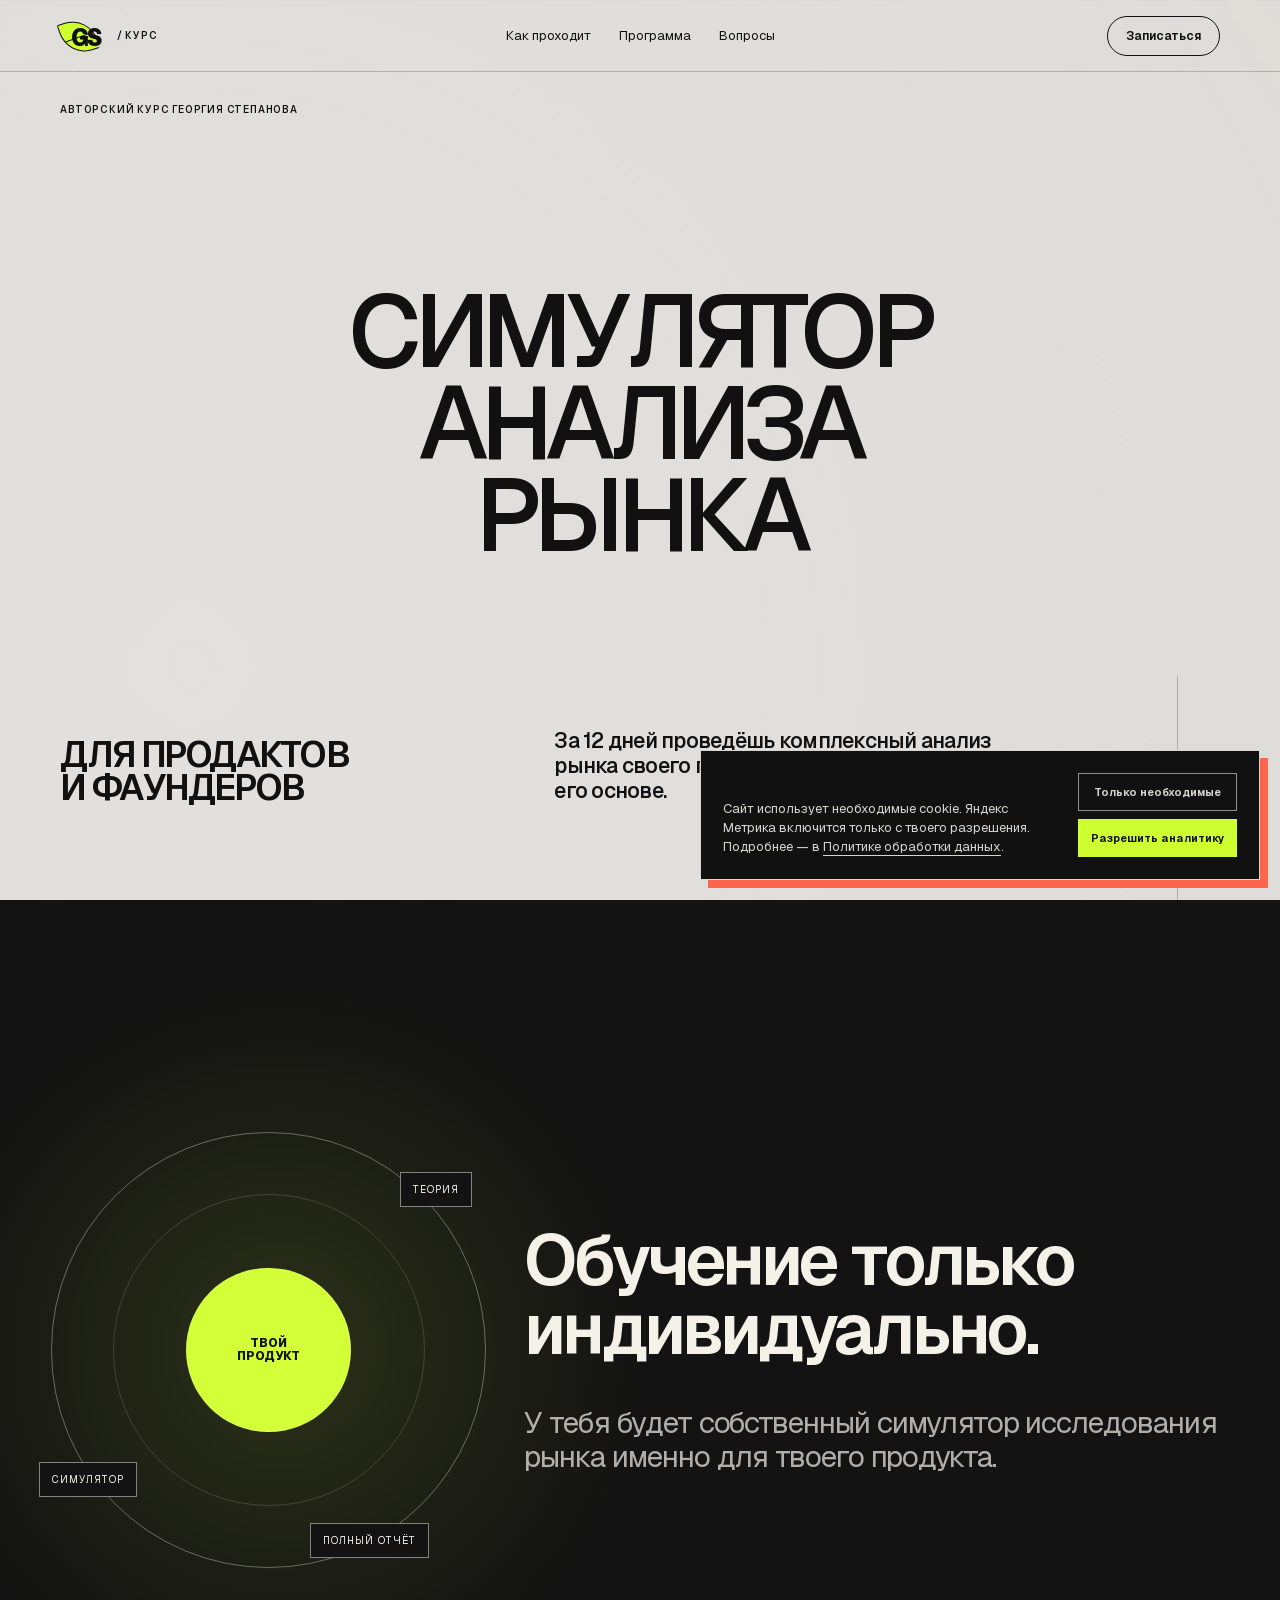
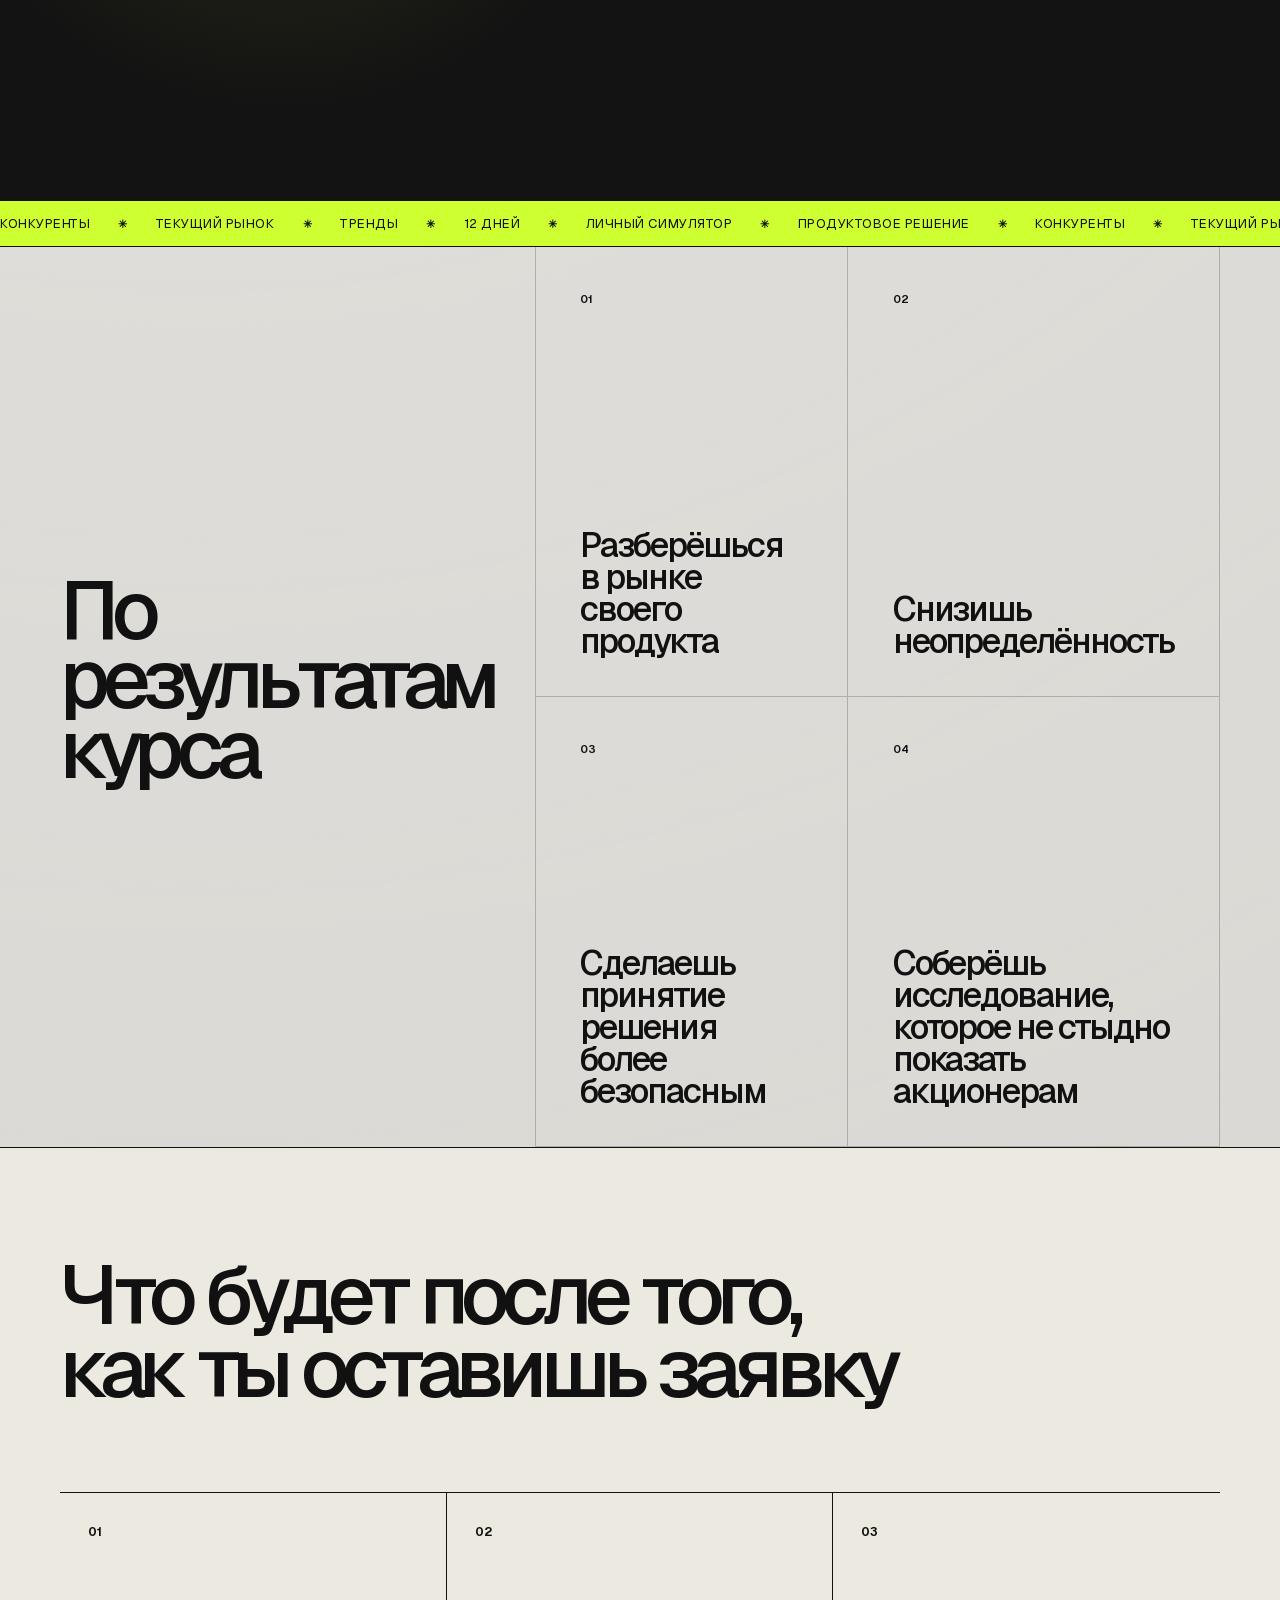
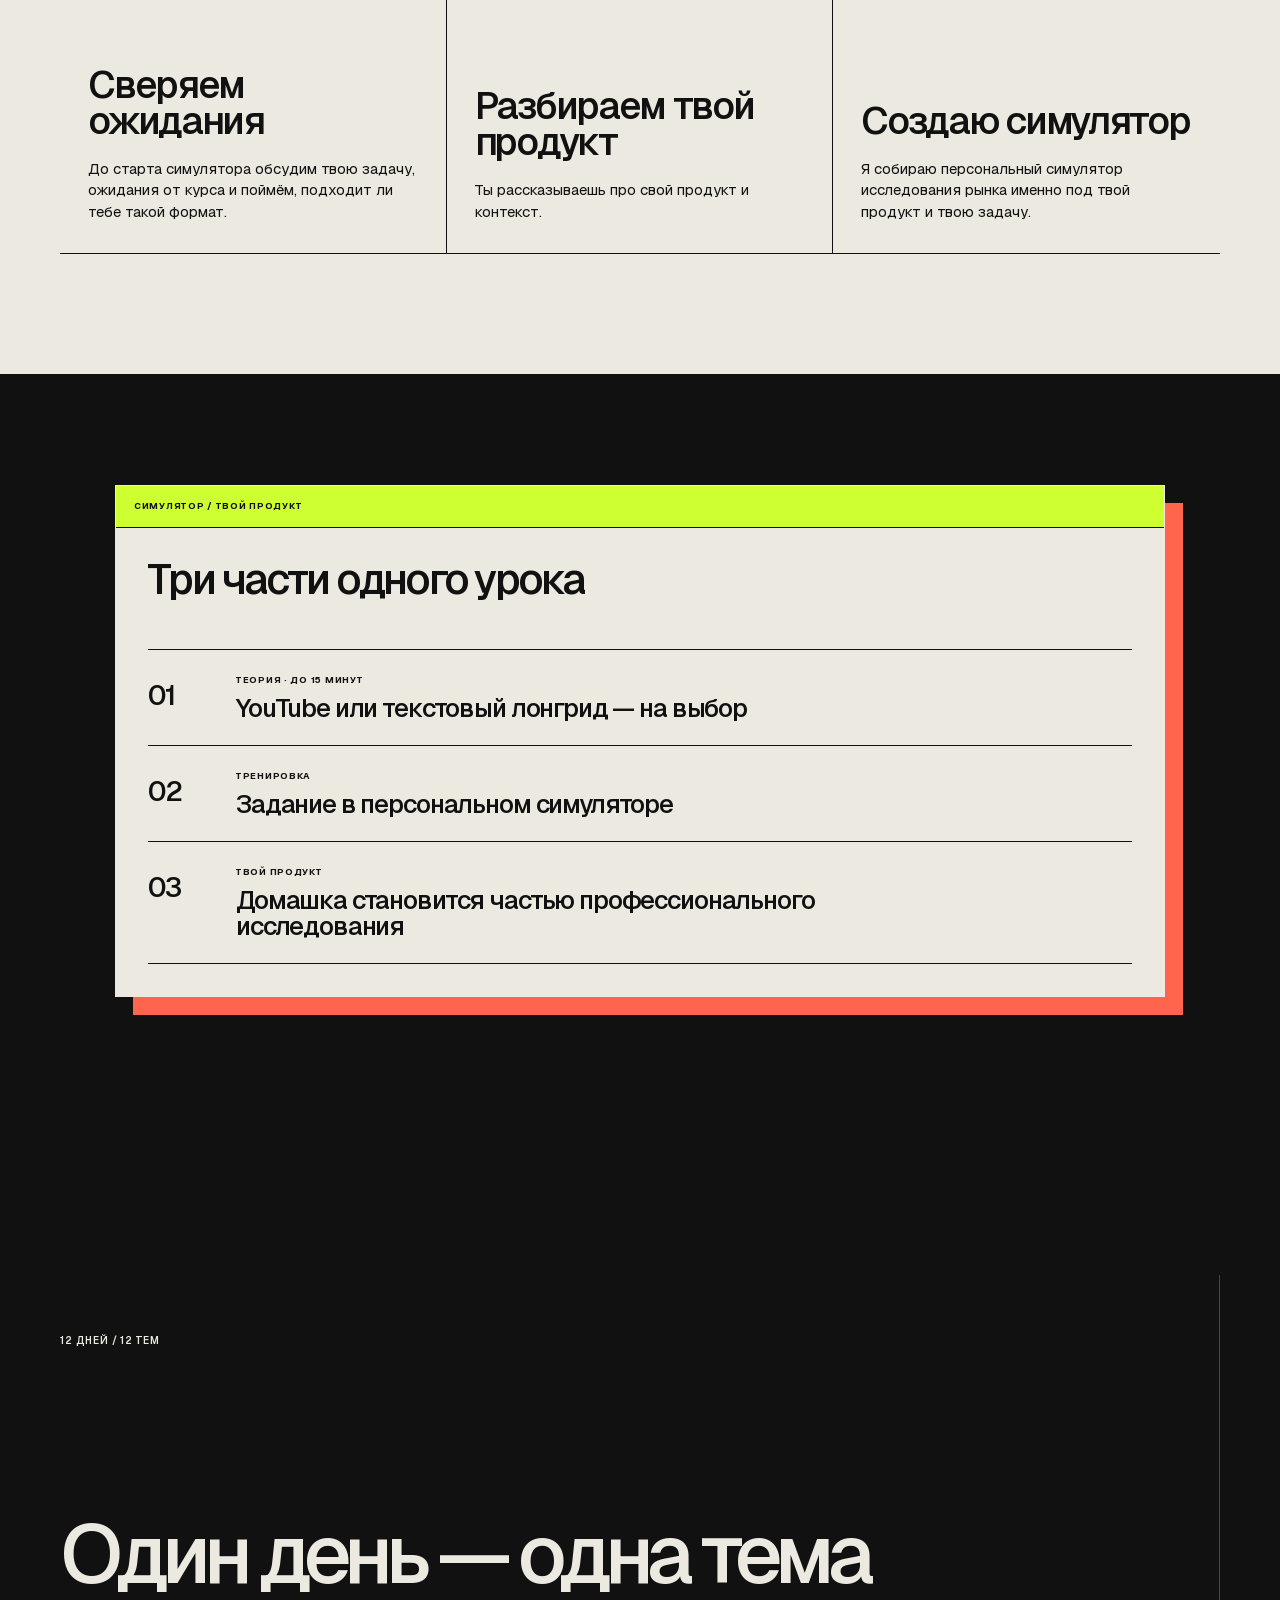
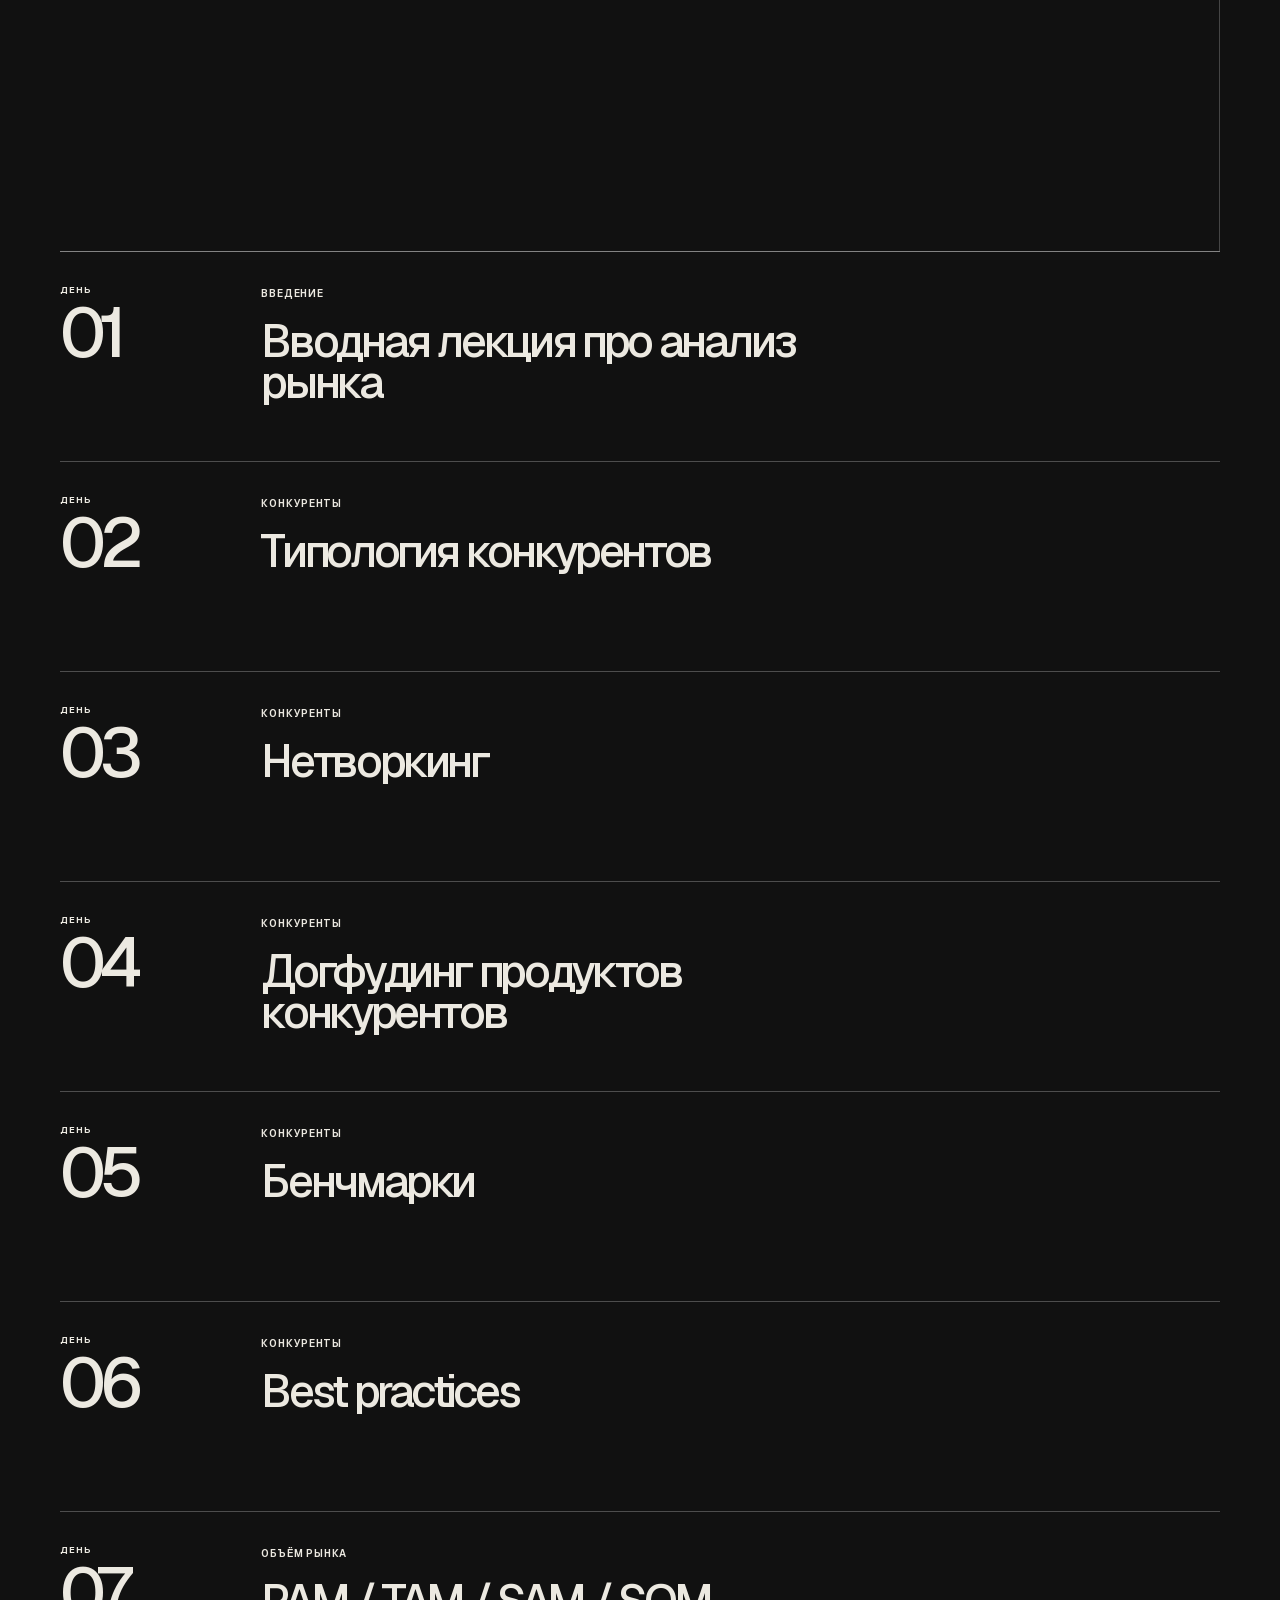
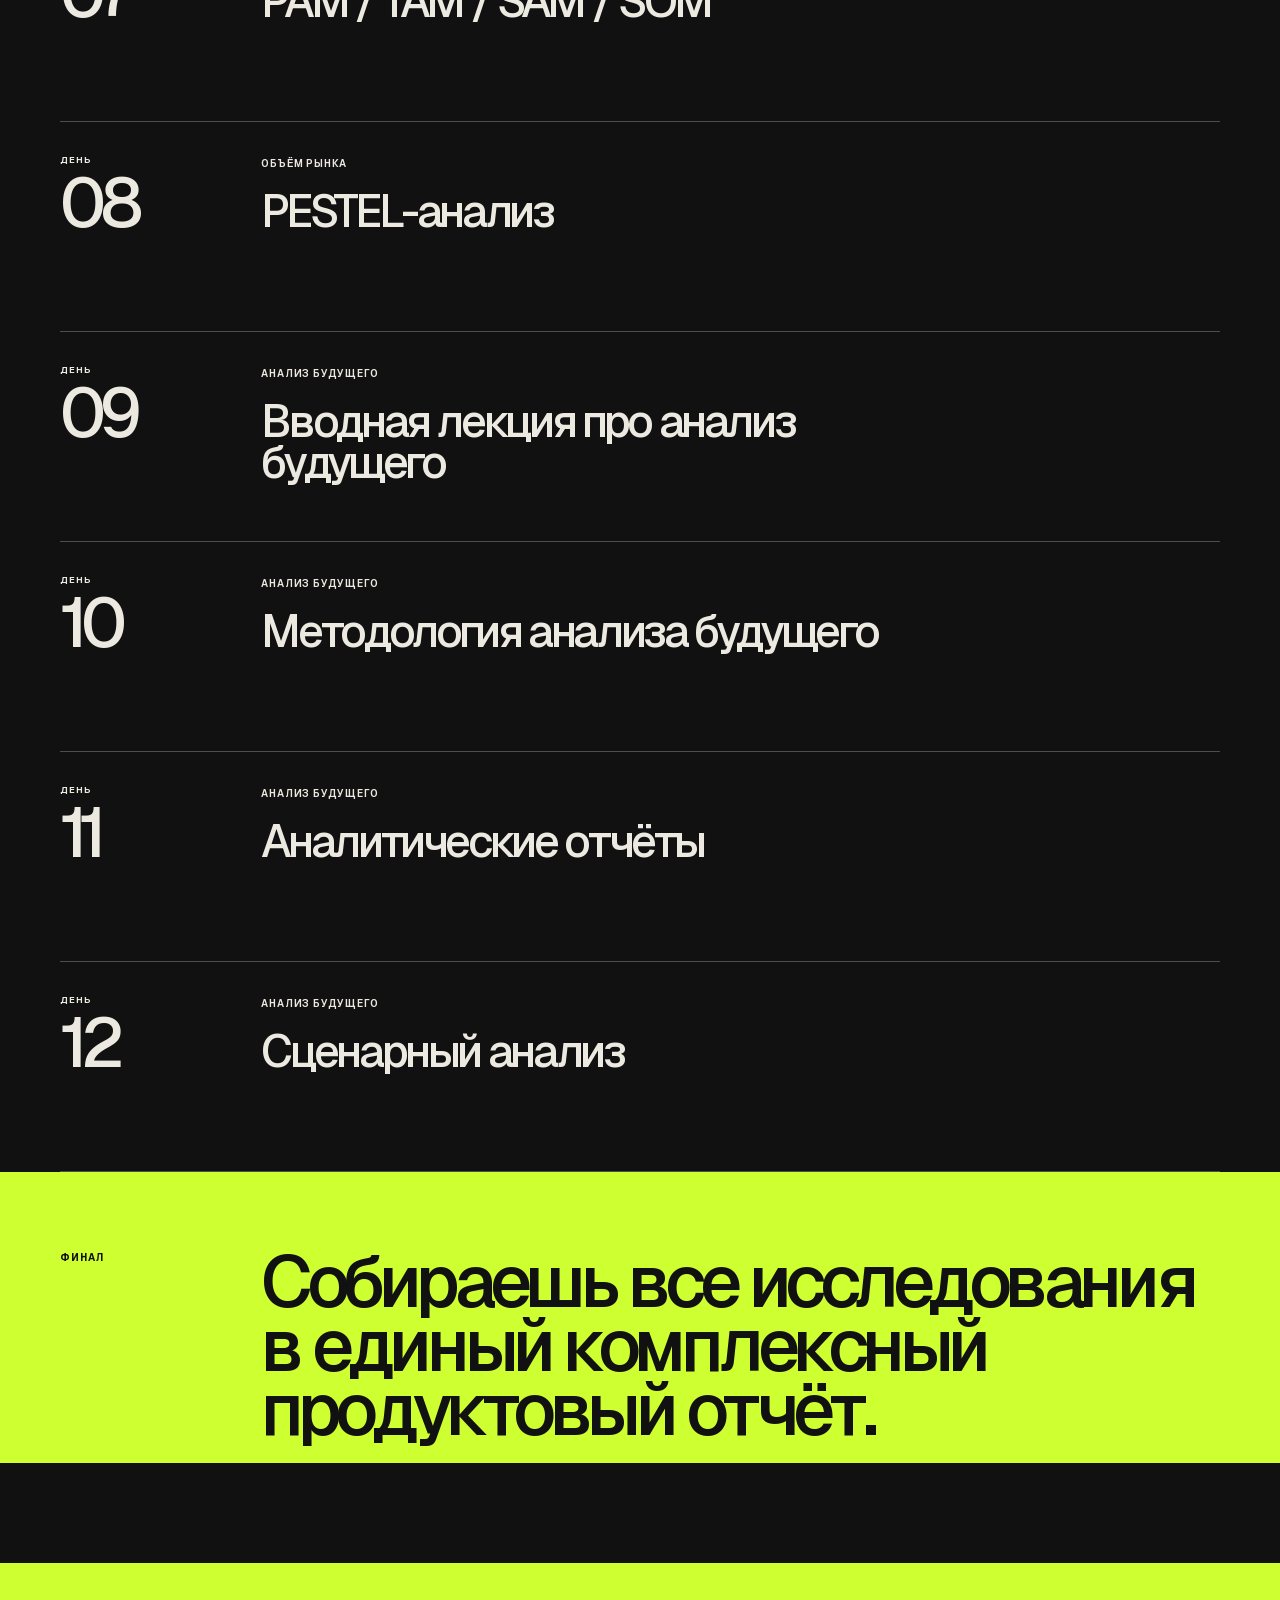
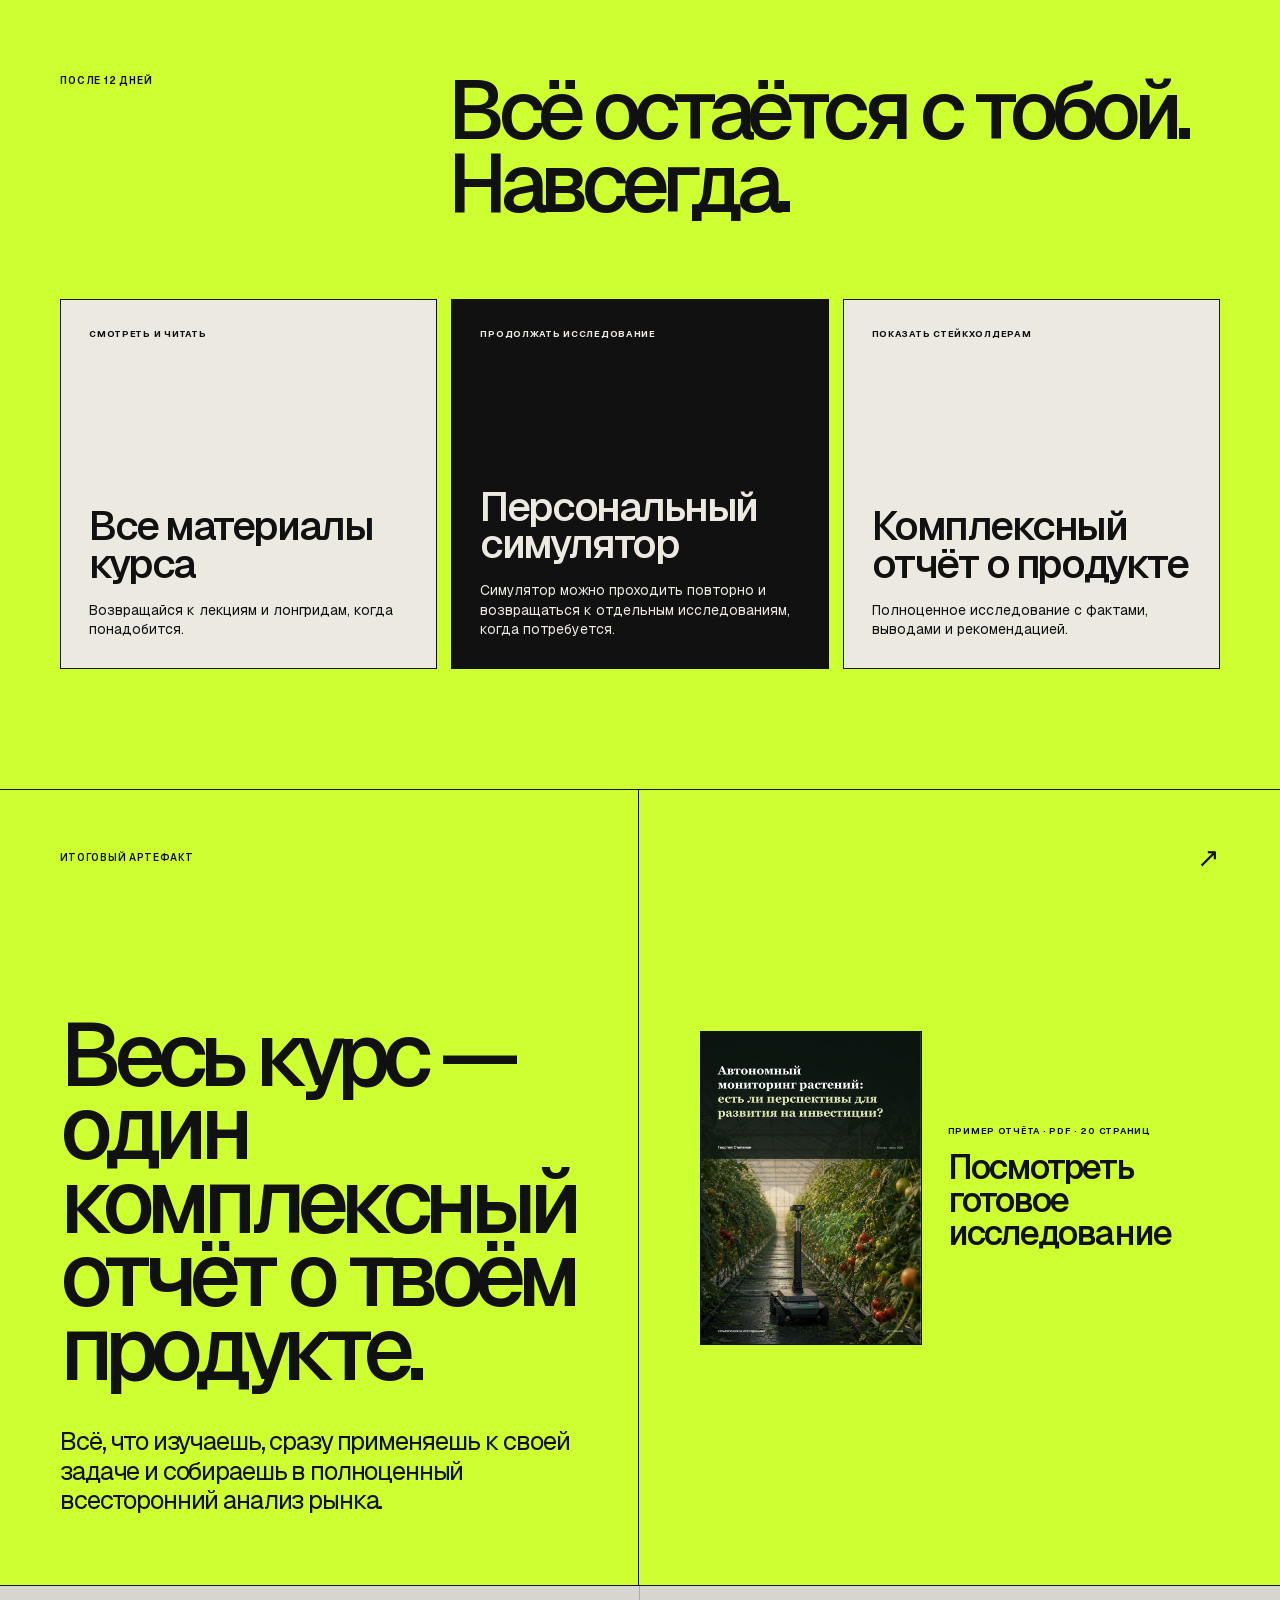
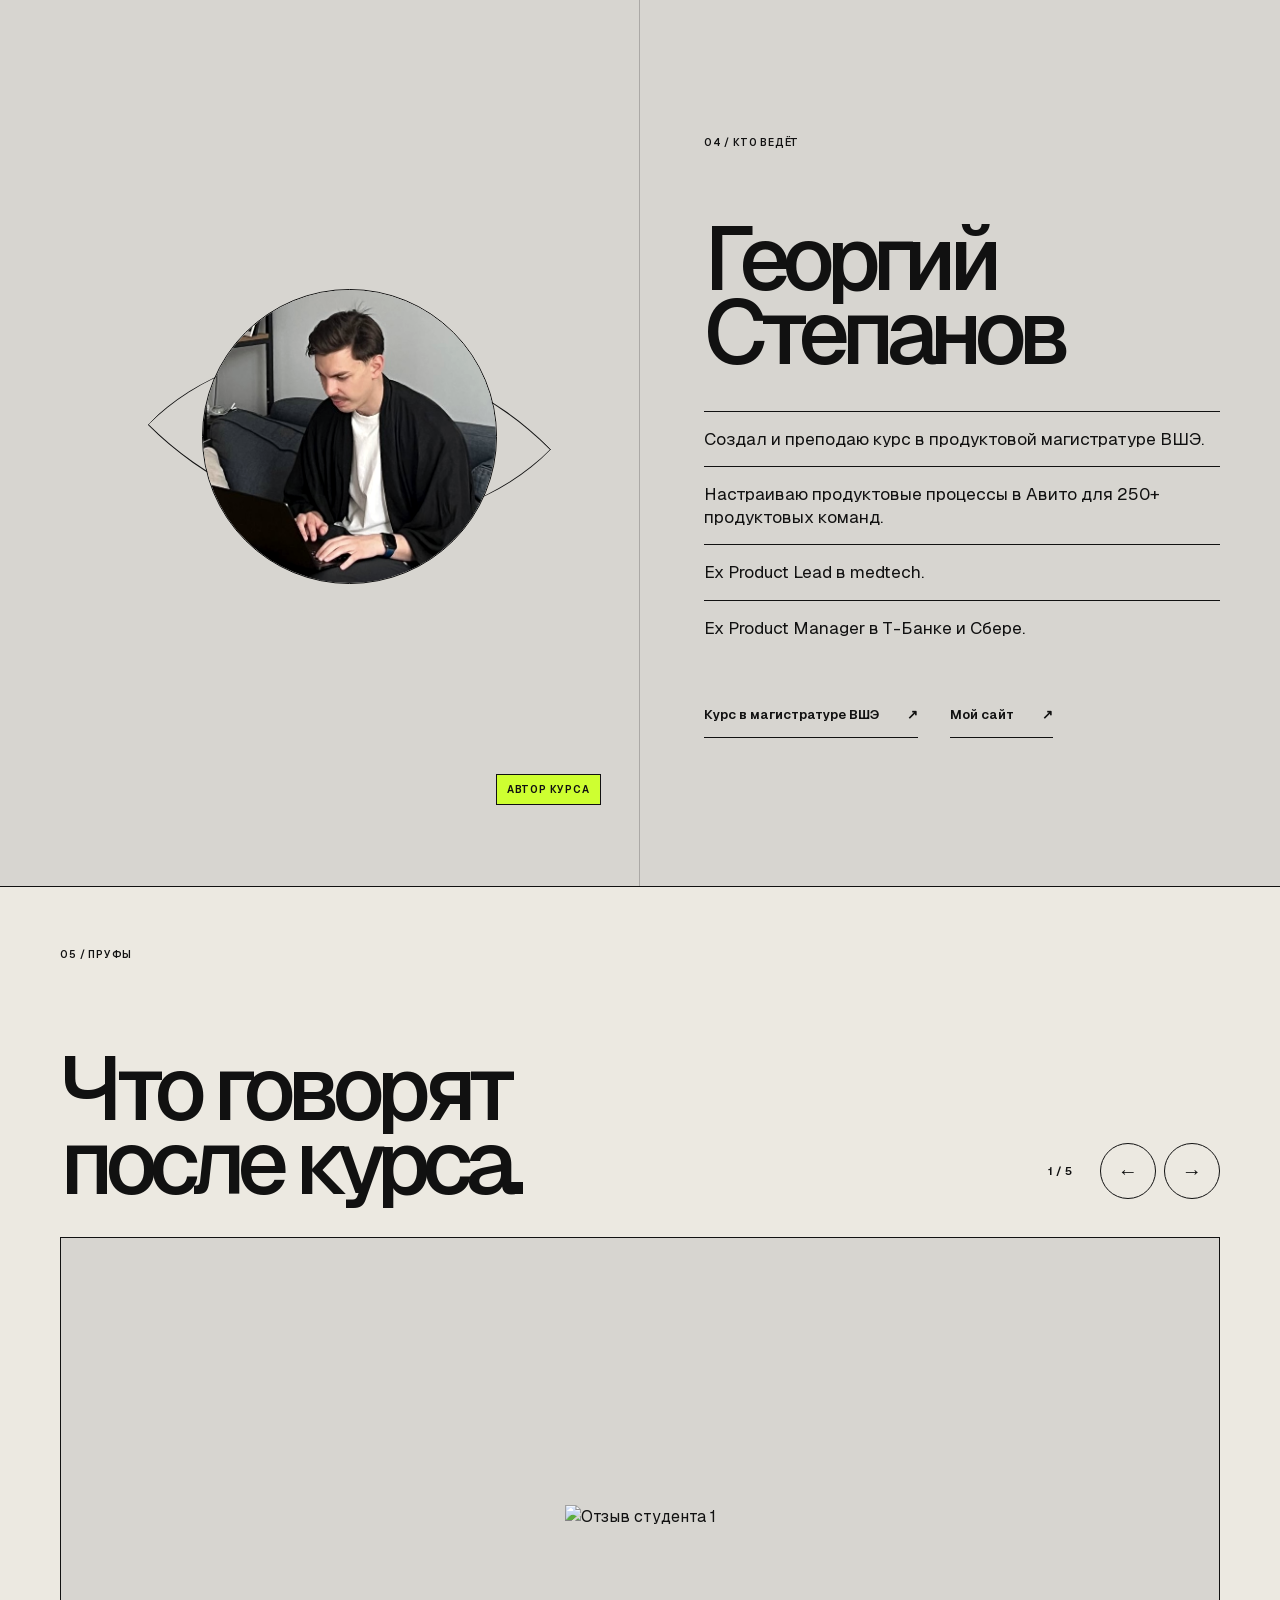
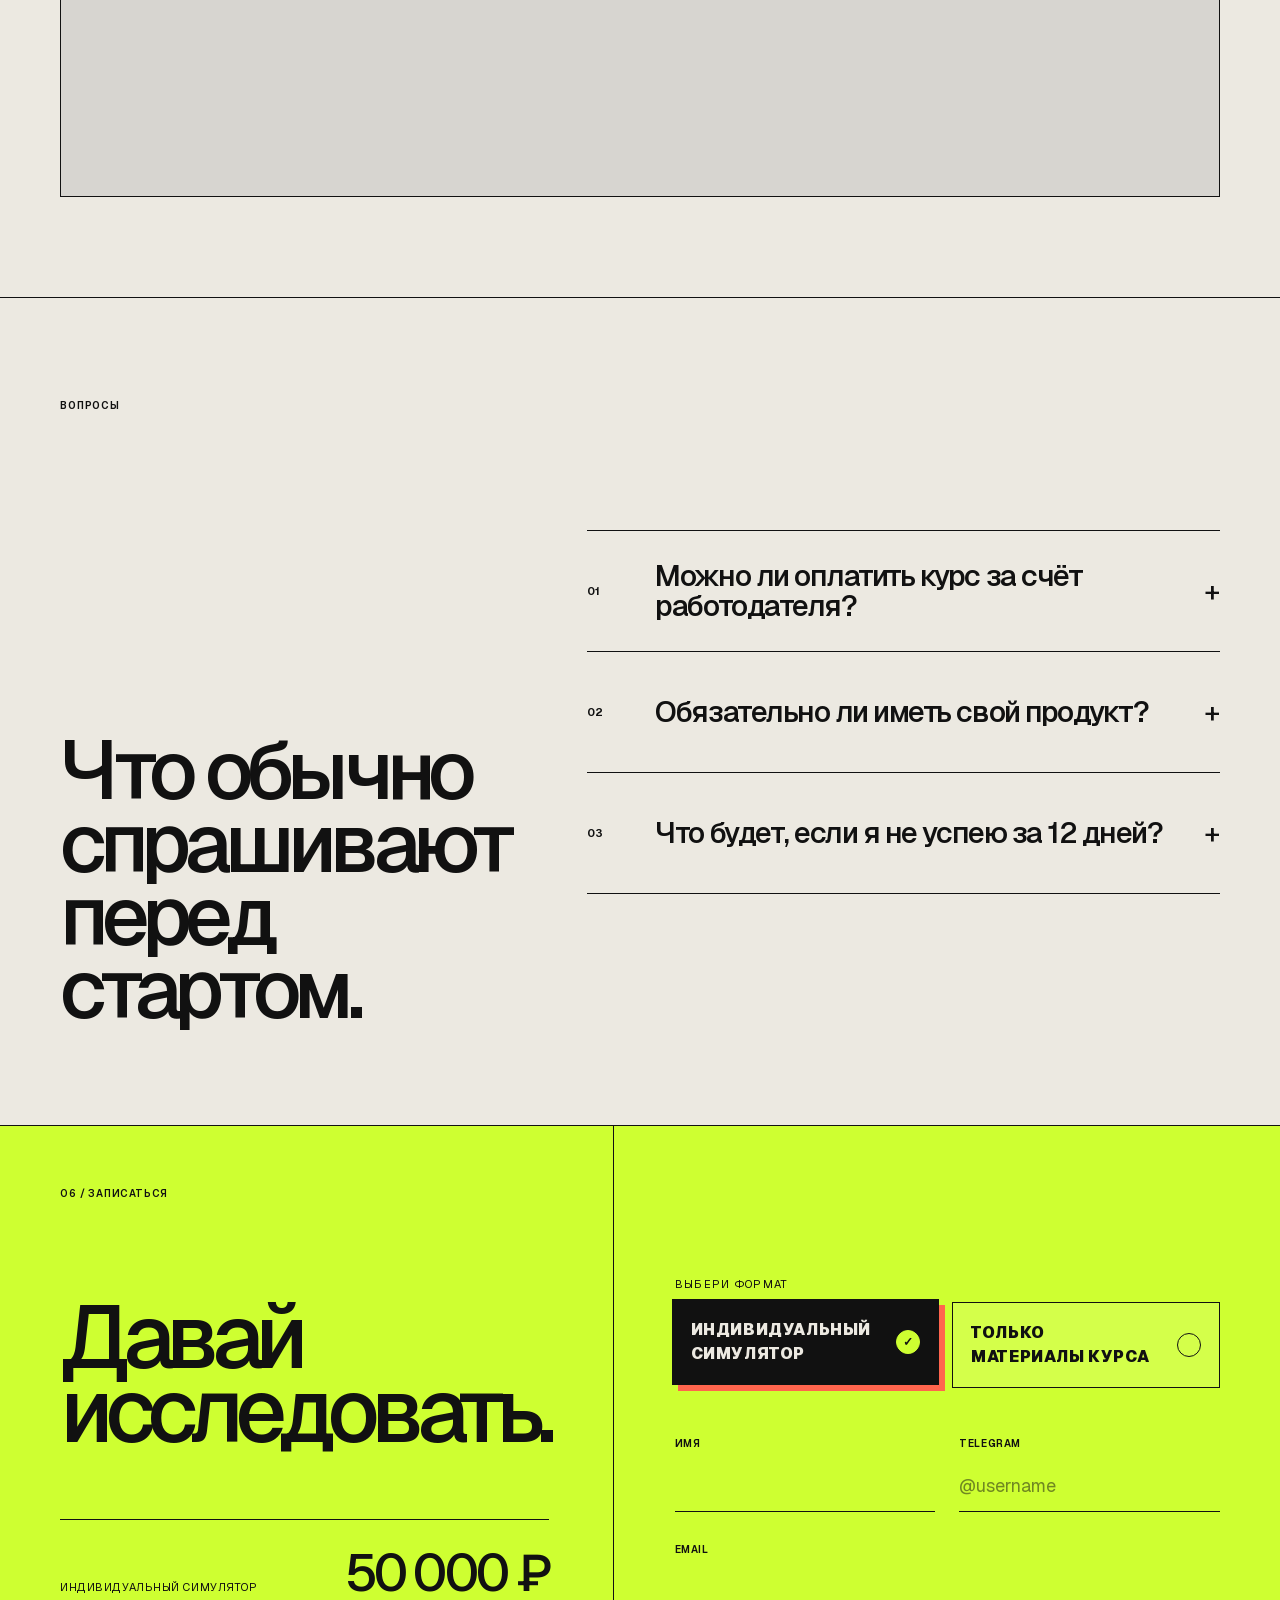
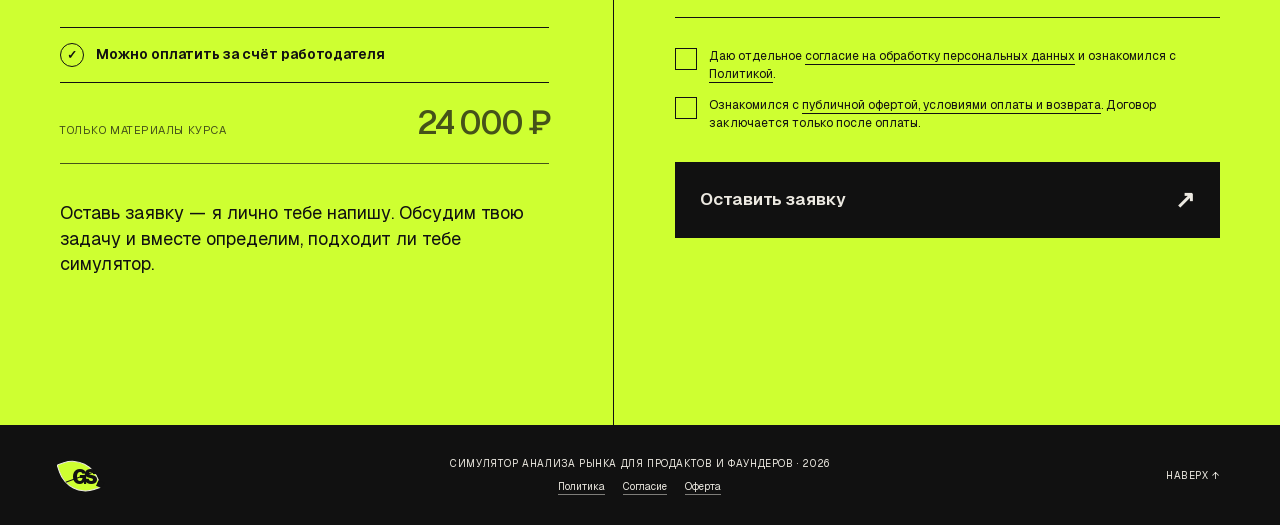
==== commit b5497ebf: "Publish legal documents and consent controls" ====
--- a/course-lab/index.html
+++ b/course-lab/index.html
@@ -52,13 +52,14 @@
       name="twitter:image"
       content="https://georgestepanov.com/course-og.jpg"
     />
-    <script type="module" crossorigin src="/assets/courseLab-O1JMQnFB.js"></script>
-    <link rel="modulepreload" crossorigin href="/assets/globals-CJNUq5BQ.js">
-    <link rel="modulepreload" crossorigin href="/assets/page-ClaCPn00.js">
-    <link rel="stylesheet" crossorigin href="/assets/globals-BPHxCVkW.css">
-    <link rel="stylesheet" crossorigin href="/assets/page-BRBeolqE.css">
+    <script type="module" crossorigin src="/assets/courseLab-DVAq5jdg.js"></script>
+    <link rel="modulepreload" crossorigin href="/assets/globals-CYFfWAme.js">
+    <link rel="modulepreload" crossorigin href="/assets/Analytics-BmCk-NIf.js">
+    <link rel="modulepreload" crossorigin href="/assets/page-D4RFzwwS.js">
+    <link rel="stylesheet" crossorigin href="/assets/globals-BAi-UWXO.css">
+    <link rel="stylesheet" crossorigin href="/assets/page-DD8YScMw.css">
   </head>
   <body>
-    <div id="root"><link rel="preload" as="image" href="/course-report-example-cover.jpg"/><link rel="preload" as="image" href="/georgiy.jpg?v=laptop-close"/><link rel="preload" as="image" href="https://georgywork.github.io/landingformycourse/assets/review-1.png"/><main class="course-page course-lab-version"><header class="course-header"><a class="course-brand" href="/" aria-label="На главный сайт" data-analytics-goal="navigation_click" data-analytics-location="course_header" data-analytics-destination="main"><span class="gs-leaf-mark course-brand-mark" aria-hidden="true"><span class="gs-leaf-mark__leaf"></span><span class="gs-leaf-mark__letters">GS</span></span><small>/ КУРС</small></a><nav aria-label="Навигация по курсу"><a href="#course-process">Как проходит</a><a href="#course-program">Программа</a><a href="#course-faq">Вопросы</a></nav><a class="course-header-cta" href="#course-enroll" data-analytics-goal="course_cta" data-analytics-location="course_header">Записаться</a></header><section class="course-hero" id="course-top"><div class="course-hero-kicker" data-course-reveal="true"><span>АВТОРСКИЙ КУРС ГЕОРГИЯ СТЕПАНОВА</span></div><div class="course-hero-title"><h1 data-course-reveal="true"><span>СИМУЛЯТОР</span><span>АНАЛИЗА</span><span>РЫНКА</span></h1></div><div class="course-hero-bottom" data-course-reveal="true"><p>Для продактов<br/>и фаундеров</p><div class="course-hero-summary"><div class="course-hero-copy"><p class="course-hero-lead">За 12 дней проведёшь комплексный анализ рынка своего продукта и примешь решение на его основе.</p></div><a href="#course-enroll" data-analytics-goal="course_cta" data-analytics-location="course_hero">Хочу на курс <span>↘</span></a></div></div></section><section class="course-personal-simulator"><div class="course-simulator-orbit" aria-hidden="true"><span class="course-simulator-product">ТВОЙ ПРОДУКТ</span><span class="course-simulator-signal signal-one">ТЕОРИЯ</span><span class="course-simulator-signal signal-two">СИМУЛЯТОР</span><span class="course-simulator-signal signal-three">ПОЛНЫЙ ОТЧЁТ</span></div><div class="course-personal-simulator-copy" data-course-reveal="true"><h2>Обучение только индивидуально.</h2><p class="course-personal-simulator-detail">У тебя будет собственный симулятор исследования рынка именно для твоего продукта.</p></div></section><div class="course-ticker" aria-hidden="true"><div class="course-ticker-track"><span>КОНКУРЕНТЫ<!-- --> <b>✳</b></span><span>ТЕКУЩИЙ РЫНОК<!-- --> <b>✳</b></span><span>ТРЕНДЫ<!-- --> <b>✳</b></span><span>12 ДНЕЙ<!-- --> <b>✳</b></span><span>ЛИЧНЫЙ СИМУЛЯТОР<!-- --> <b>✳</b></span><span>ПРОДУКТОВОЕ РЕШЕНИЕ<!-- --> <b>✳</b></span><span>КОНКУРЕНТЫ<!-- --> <b>✳</b></span><span>ТЕКУЩИЙ РЫНОК<!-- --> <b>✳</b></span><span>ТРЕНДЫ<!-- --> <b>✳</b></span><span>12 ДНЕЙ<!-- --> <b>✳</b></span><span>ЛИЧНЫЙ СИМУЛЯТОР<!-- --> <b>✳</b></span><span>ПРОДУКТОВОЕ РЕШЕНИЕ<!-- --> <b>✳</b></span></div></div><section class="course-audience" id="course-results"><div class="course-section-heading" data-course-reveal="true"><h2>По результатам курса</h2></div><div class="course-audience-grid"><article data-course-reveal="true"><span>01</span><h3>Разберёшься в рынке своего продукта</h3></article><article data-course-reveal="true"><span>02</span><h3>Снизишь неопределённость</h3></article><article data-course-reveal="true"><span>03</span><h3>Сделаешь принятие решения более безопасным</h3></article><article data-course-reveal="true"><span>04</span><h3>Соберёшь исследование, которое не стыдно показать акционерам</h3></article></div></section><section class="course-after-application" id="course-process"><div class="course-after-application-head" data-course-reveal="true"><h2>Что будет после того,<br/>как ты оставишь заявку</h2></div><div class="course-application-steps"><article data-course-reveal="true"><span>01</span><div><h3>Сверяем ожидания</h3><p>До старта симулятора обсудим твою задачу, ожидания от курса и поймём, подходит ли тебе такой формат.</p></div></article><article data-course-reveal="true"><span>02</span><div><h3>Разбираем твой продукт</h3><p>Ты рассказываешь про свой продукт и контекст.</p></div></article><article data-course-reveal="true"><span>03</span><div><h3>Создаю симулятор</h3><p>Я собираю персональный симулятор исследования рынка именно под твой продукт и твою задачу.</p></div></article></div></section><section class="course-lesson-anatomy"><div class="course-simulator-screen" data-course-reveal="true"><div class="course-simulator-screen-bar"><span>СИМУЛЯТОР / ТВОЙ ПРОДУКТ</span></div><div class="course-simulator-screen-body"><div class="course-simulator-screen-title"><strong>Три части одного урока</strong></div><ol><li><span>01</span><div><small>ТЕОРИЯ · ДО 15 МИНУТ</small><h3>YouTube или текстовый лонгрид — на выбор</h3></div></li><li><span>02</span><div><small>ТРЕНИРОВКА</small><h3>Задание в персональном симуляторе</h3></div></li><li><span>03</span><div><small>ТВОЙ ПРОДУКТ</small><h3>Домашка становится частью профессионального исследования</h3></div></li></ol></div></div></section><section class="course-program" id="course-program"><div class="course-section-heading light" data-course-reveal="true"><p>12 ДНЕЙ / 12 ТЕМ</p><h2>Один день — одна тема</h2></div><div class="course-module-list"><article class="course-module" data-course-reveal="true"><div class="course-module-index"><small>ДЕНЬ</small>01</div><div class="course-module-main"><p class="course-module-eyebrow">ВВЕДЕНИЕ</p><h3>Вводная лекция про анализ рынка</h3></div></article><article class="course-module" data-course-reveal="true"><div class="course-module-index"><small>ДЕНЬ</small>02</div><div class="course-module-main"><p class="course-module-eyebrow">КОНКУРЕНТЫ</p><h3>Типология конкурентов</h3></div></article><article class="course-module" data-course-reveal="true"><div class="course-module-index"><small>ДЕНЬ</small>03</div><div class="course-module-main"><p class="course-module-eyebrow">КОНКУРЕНТЫ</p><h3>Нетворкинг</h3></div></article><article class="course-module" data-course-reveal="true"><div class="course-module-index"><small>ДЕНЬ</small>04</div><div class="course-module-main"><p class="course-module-eyebrow">КОНКУРЕНТЫ</p><h3>Догфудинг продуктов конкурентов</h3></div></article><article class="course-module" data-course-reveal="true"><div class="course-module-index"><small>ДЕНЬ</small>05</div><div class="course-module-main"><p class="course-module-eyebrow">КОНКУРЕНТЫ</p><h3>Бенчмарки</h3></div></article><article class="course-module" data-course-reveal="true"><div class="course-module-index"><small>ДЕНЬ</small>06</div><div class="course-module-main"><p class="course-module-eyebrow">КОНКУРЕНТЫ</p><h3>Best practices</h3></div></article><article class="course-module" data-course-reveal="true"><div class="course-module-index"><small>ДЕНЬ</small>07</div><div class="course-module-main"><p class="course-module-eyebrow">ОБЪЁМ РЫНКА</p><h3>PAM / TAM / SAM / SOM</h3></div></article><article class="course-module" data-course-reveal="true"><div class="course-module-index"><small>ДЕНЬ</small>08</div><div class="course-module-main"><p class="course-module-eyebrow">ОБЪЁМ РЫНКА</p><h3>PESTEL-анализ</h3></div></article><article class="course-module" data-course-reveal="true"><div class="course-module-index"><small>ДЕНЬ</small>09</div><div class="course-module-main"><p class="course-module-eyebrow">АНАЛИЗ БУДУЩЕГО</p><h3>Вводная лекция про анализ будущего</h3></div></article><article class="course-module" data-course-reveal="true"><div class="course-module-index"><small>ДЕНЬ</small>10</div><div class="course-module-main"><p class="course-module-eyebrow">АНАЛИЗ БУДУЩЕГО</p><h3>Методология анализа будущего</h3></div></article><article class="course-module" data-course-reveal="true"><div class="course-module-index"><small>ДЕНЬ</small>11</div><div class="course-module-main"><p class="course-module-eyebrow">АНАЛИЗ БУДУЩЕГО</p><h3>Аналитические отчёты</h3></div></article><article class="course-module" data-course-reveal="true"><div class="course-module-index"><small>ДЕНЬ</small>12</div><div class="course-module-main"><p class="course-module-eyebrow">АНАЛИЗ БУДУЩЕГО</p><h3>Сценарный анализ</h3></div></article></div><div class="course-program-finale" data-course-reveal="true"><span>ФИНАЛ</span><h3>Собираешь все исследования в единый комплексный продуктовый отчёт.</h3></div></section><section class="course-forever"><div class="course-forever-head" data-course-reveal="true"><p>ПОСЛЕ 12 ДНЕЙ</p><h2>Всё остаётся с тобой. Навсегда.</h2></div><div class="course-forever-grid"><article data-course-reveal="true"><span>СМОТРЕТЬ И ЧИТАТЬ</span><h3>Все материалы курса</h3><p>Возвращайся к лекциям и лонгридам, когда понадобится.</p></article><article data-course-reveal="true"><span>ПРОДОЛЖАТЬ ИССЛЕДОВАНИЕ</span><h3>Персональный симулятор</h3><p>Симулятор можно проходить повторно и возвращаться к отдельным исследованиям, когда потребуется.</p></article><article data-course-reveal="true"><span>ПОКАЗАТЬ СТЕЙКХОЛДЕРАМ</span><h3>Комплексный отчёт о продукте</h3><p>Полноценное исследование с фактами, выводами и рекомендацией.</p></article></div></section><section class="course-method"><div class="course-method-copy" data-course-reveal="true"><p>ИТОГОВЫЙ АРТЕФАКТ</p><h2>Весь курс — один комплексный отчёт о твоём продукте.</h2><p class="course-method-lead">Всё, что изучаешь, сразу применяешь к своей задаче и собираешь в полноценный всесторонний анализ рынка.</p></div><div class="course-method-stats"><a class="course-report-example" href="/course-report-example.pdf" target="_blank" rel="noreferrer" data-analytics-goal="course_report_open" data-analytics-location="course_method"><img src="/course-report-example-cover.jpg" alt="Обложка примера отчёта об автономном мониторинге растений"/><span class="course-report-copy"><small>ПРИМЕР ОТЧЁТА · PDF · 20 СТРАНИЦ</small><b>Посмотреть готовое исследование</b></span><span class="course-report-arrow" aria-hidden="true">↗</span></a></div></section><section class="course-author" id="course-author"><div class="course-author-visual" data-course-reveal="true"><div class="course-author-eye"><img src="/georgiy.jpg?v=laptop-close" alt="Георгий Степанов"/></div><span>АВТОР КУРСА</span></div><div class="course-author-copy" data-course-reveal="true"><p>04 / КТО ВЕДЁТ</p><h2>Георгий<br/>Степанов</h2><ul><li>Создал и преподаю курс в продуктовой магистратуре ВШЭ.</li><li>Настраиваю продуктовые процессы в Авито для 250+ продуктовых команд.</li><li>Ex Product Lead в medtech.</li><li>Ex Product Manager в Т-Банке и Сбере.</li></ul><div class="course-author-links"><a href="https://www.hse.ru/ma/productmanagement/courses/1048929655.html" target="_blank" rel="noreferrer" data-analytics-goal="hse_open" data-analytics-location="course_author">Курс в магистратуре ВШЭ <span>↗</span></a><a href="https://georgestepanov.com">Мой сайт <span>↗</span></a></div></div></section><section class="course-reviews" id="course-reviews"><div class="course-reviews-head" data-course-reveal="true"><div><p>05 / ПРУФЫ</p><h2>Что говорят<br/>после курса.</h2></div><div class="course-review-controls"><span>1 / 5</span><button type="button" aria-label="Предыдущий отзыв">←</button><button type="button" aria-label="Следующий отзыв">→</button></div></div><div class="course-review-stage" data-course-reveal="true"><img src="https://georgywork.github.io/landingformycourse/assets/review-1.png" alt="Отзыв студента 1"/></div></section><section class="course-faq" id="course-faq"><div class="course-faq-head" data-course-reveal="true"><p>ВОПРОСЫ</p><h2>Что обычно спрашивают перед стартом.</h2></div><div class="course-faq-list"><details data-course-reveal="true"><summary><span>01</span><strong>Можно ли оплатить курс за счёт работодателя?</strong><b aria-hidden="true">+</b></summary><p>Да. Просто скажи об этом, когда мы будем обсуждать курс: подготовим всё необходимое для оплаты от компании.</p></details><details data-course-reveal="true"><summary><span>02</span><strong>Обязательно ли иметь свой продукт?</strong><b aria-hidden="true">+</b></summary><p>Желательно: симулятор создаётся под конкретный продукт. Если продукта пока нет, подойдёт идея, которую ты хочешь развивать и всесторонне проанализировать.</p></details><details data-course-reveal="true"><summary><span>03</span><strong>Что будет, если я не успею за 12 дней?</strong><b aria-hidden="true">+</b></summary><p>Ничего не пропадёт. Материалы курса и твой персональный симулятор останутся с тобой навсегда — к ним можно будет вернуться и завершить исследование в своём темпе.</p></details></div></section><section class="course-enroll" id="course-enroll"><div class="course-enroll-intro" data-course-reveal="true"><p>06 / ЗАПИСАТЬСЯ</p><h2>Давай<br/>исследовать.</h2><div class="course-prices"><div><span>Индивидуальный симулятор</span><strong>50 000 ₽</strong></div><p class="course-employer-payment">Можно оплатить за счёт работодателя</p><div class="course-materials-only"><span>Только материалы курса</span><strong>24 000 ₽</strong></div></div><p class="course-enroll-note">Оставь заявку — я лично тебе напишу. Обсудим твою задачу и вместе определим, подходит ли тебе симулятор.</p></div><form class="course-form course-lab-form" accept-charset="UTF-8" data-course-reveal="true" action="https://georgiy-stepanov-product.georgywork0.chatgpt.site/api/course-leads" method="post"><input type="hidden" readOnly="" name="lead_id" value=""/><input type="hidden" readOnly="" name="utm_source" value=""/><input type="hidden" readOnly="" name="utm_medium" value=""/><input type="hidden" readOnly="" name="utm_campaign" value=""/><input type="hidden" readOnly="" name="utm_content" value=""/><input type="hidden" readOnly="" name="utm_term" value=""/><input type="hidden" readOnly="" name="yclid" value=""/><input type="hidden" readOnly="" name="metrika_client_id" value=""/><input type="hidden" readOnly="" name="landing_url" value=""/><input type="hidden" readOnly="" name="referrer" value=""/><input type="hidden" readOnly="" name="experience" value=""/><input type="hidden" readOnly="" name="goals" value=""/><fieldset class="course-tariff-choice"><legend>Выбери формат</legend><label><input type="radio" required="" name="tariff" checked="" value="Индивидуальный симулятор — 50 000 ₽"/><span><b>Индивидуальный симулятор</b></span></label><label><input type="radio" required="" name="tariff" value="Только материалы курса — 24 000 ₽"/><span><b>Только материалы курса</b></span></label></fieldset><label><span>Имя</span><input type="text" autoComplete="name" required="" name="name"/></label><label><span>Telegram</span><input type="text" placeholder="@username" autoComplete="off" required="" name="telegram"/></label><label class="course-field-full"><span>Email</span><input type="email" autoComplete="email" required="" name="email"/></label><button type="submit">Оставить заявку<span>↗</span></button><p class="course-form-status idle" role="status" aria-live="polite"></p></form></section><footer class="course-footer"><a href="/" class="course-brand"><span class="gs-leaf-mark gs-leaf-mark--inverse course-footer-mark" aria-hidden="true"><span class="gs-leaf-mark__leaf"></span><span class="gs-leaf-mark__letters">GS</span></span></a><p>Симулятор анализа рынка для продактов и фаундеров · 2026</p><a href="#course-top">Наверх ↑</a></footer></main></div>
+    <div id="root"><link rel="preload" as="image" href="/course-report-example-cover.jpg"/><link rel="preload" as="image" href="/georgiy.jpg?v=laptop-close"/><link rel="preload" as="image" href="https://georgywork.github.io/landingformycourse/assets/review-1.png"/><main class="course-page course-lab-version"><header class="course-header"><a class="course-brand" href="/" aria-label="На главный сайт" data-analytics-goal="navigation_click" data-analytics-location="course_header" data-analytics-destination="main"><span class="gs-leaf-mark course-brand-mark" aria-hidden="true"><span class="gs-leaf-mark__leaf"></span><span class="gs-leaf-mark__letters">GS</span></span><small>/ КУРС</small></a><nav aria-label="Навигация по курсу"><a href="#course-process">Как проходит</a><a href="#course-program">Программа</a><a href="#course-faq">Вопросы</a></nav><a class="course-header-cta" href="#course-enroll" data-analytics-goal="course_cta" data-analytics-location="course_header">Записаться</a></header><section class="course-hero" id="course-top"><div class="course-hero-kicker" data-course-reveal="true"><span>АВТОРСКИЙ КУРС ГЕОРГИЯ СТЕПАНОВА</span></div><div class="course-hero-title"><h1 data-course-reveal="true"><span>СИМУЛЯТОР</span><span>АНАЛИЗА</span><span>РЫНКА</span></h1></div><div class="course-hero-bottom" data-course-reveal="true"><p>Для продактов<br/>и фаундеров</p><div class="course-hero-summary"><div class="course-hero-copy"><p class="course-hero-lead">За 12 дней проведёшь комплексный анализ рынка своего продукта и примешь решение на его основе.</p></div><a href="#course-enroll" data-analytics-goal="course_cta" data-analytics-location="course_hero">Хочу на курс <span>↘</span></a></div></div></section><section class="course-personal-simulator"><div class="course-simulator-orbit" aria-hidden="true"><span class="course-simulator-product">ТВОЙ ПРОДУКТ</span><span class="course-simulator-signal signal-one">ТЕОРИЯ</span><span class="course-simulator-signal signal-two">СИМУЛЯТОР</span><span class="course-simulator-signal signal-three">ПОЛНЫЙ ОТЧЁТ</span></div><div class="course-personal-simulator-copy" data-course-reveal="true"><h2>Обучение только индивидуально.</h2><p class="course-personal-simulator-detail">У тебя будет собственный симулятор исследования рынка именно для твоего продукта.</p></div></section><div class="course-ticker" aria-hidden="true"><div class="course-ticker-track"><span>КОНКУРЕНТЫ<!-- --> <b>✳</b></span><span>ТЕКУЩИЙ РЫНОК<!-- --> <b>✳</b></span><span>ТРЕНДЫ<!-- --> <b>✳</b></span><span>12 ДНЕЙ<!-- --> <b>✳</b></span><span>ЛИЧНЫЙ СИМУЛЯТОР<!-- --> <b>✳</b></span><span>ПРОДУКТОВОЕ РЕШЕНИЕ<!-- --> <b>✳</b></span><span>КОНКУРЕНТЫ<!-- --> <b>✳</b></span><span>ТЕКУЩИЙ РЫНОК<!-- --> <b>✳</b></span><span>ТРЕНДЫ<!-- --> <b>✳</b></span><span>12 ДНЕЙ<!-- --> <b>✳</b></span><span>ЛИЧНЫЙ СИМУЛЯТОР<!-- --> <b>✳</b></span><span>ПРОДУКТОВОЕ РЕШЕНИЕ<!-- --> <b>✳</b></span></div></div><section class="course-audience" id="course-results"><div class="course-section-heading" data-course-reveal="true"><h2>По результатам курса</h2></div><div class="course-audience-grid"><article data-course-reveal="true"><span>01</span><h3>Разберёшься в рынке своего продукта</h3></article><article data-course-reveal="true"><span>02</span><h3>Снизишь неопределённость</h3></article><article data-course-reveal="true"><span>03</span><h3>Сделаешь принятие решения более безопасным</h3></article><article data-course-reveal="true"><span>04</span><h3>Соберёшь исследование, которое не стыдно показать акционерам</h3></article></div></section><section class="course-after-application" id="course-process"><div class="course-after-application-head" data-course-reveal="true"><h2>Что будет после того,<br/>как ты оставишь заявку</h2></div><div class="course-application-steps"><article data-course-reveal="true"><span>01</span><div><h3>Сверяем ожидания</h3><p>До старта симулятора обсудим твою задачу, ожидания от курса и поймём, подходит ли тебе такой формат.</p></div></article><article data-course-reveal="true"><span>02</span><div><h3>Разбираем твой продукт</h3><p>Ты рассказываешь про свой продукт и контекст.</p></div></article><article data-course-reveal="true"><span>03</span><div><h3>Создаю симулятор</h3><p>Я собираю персональный симулятор исследования рынка именно под твой продукт и твою задачу.</p></div></article></div></section><section class="course-lesson-anatomy"><div class="course-simulator-screen" data-course-reveal="true"><div class="course-simulator-screen-bar"><span>СИМУЛЯТОР / ТВОЙ ПРОДУКТ</span></div><div class="course-simulator-screen-body"><div class="course-simulator-screen-title"><strong>Три части одного урока</strong></div><ol><li><span>01</span><div><small>ТЕОРИЯ · ДО 15 МИНУТ</small><h3>YouTube или текстовый лонгрид — на выбор</h3></div></li><li><span>02</span><div><small>ТРЕНИРОВКА</small><h3>Задание в персональном симуляторе</h3></div></li><li><span>03</span><div><small>ТВОЙ ПРОДУКТ</small><h3>Домашка становится частью профессионального исследования</h3></div></li></ol></div></div></section><section class="course-program" id="course-program"><div class="course-section-heading light" data-course-reveal="true"><p>12 ДНЕЙ / 12 ТЕМ</p><h2>Один день — одна тема</h2></div><div class="course-module-list"><article class="course-module" data-course-reveal="true"><div class="course-module-index"><small>ДЕНЬ</small>01</div><div class="course-module-main"><p class="course-module-eyebrow">ВВЕДЕНИЕ</p><h3>Вводная лекция про анализ рынка</h3></div></article><article class="course-module" data-course-reveal="true"><div class="course-module-index"><small>ДЕНЬ</small>02</div><div class="course-module-main"><p class="course-module-eyebrow">КОНКУРЕНТЫ</p><h3>Типология конкурентов</h3></div></article><article class="course-module" data-course-reveal="true"><div class="course-module-index"><small>ДЕНЬ</small>03</div><div class="course-module-main"><p class="course-module-eyebrow">КОНКУРЕНТЫ</p><h3>Нетворкинг</h3></div></article><article class="course-module" data-course-reveal="true"><div class="course-module-index"><small>ДЕНЬ</small>04</div><div class="course-module-main"><p class="course-module-eyebrow">КОНКУРЕНТЫ</p><h3>Догфудинг продуктов конкурентов</h3></div></article><article class="course-module" data-course-reveal="true"><div class="course-module-index"><small>ДЕНЬ</small>05</div><div class="course-module-main"><p class="course-module-eyebrow">КОНКУРЕНТЫ</p><h3>Бенчмарки</h3></div></article><article class="course-module" data-course-reveal="true"><div class="course-module-index"><small>ДЕНЬ</small>06</div><div class="course-module-main"><p class="course-module-eyebrow">КОНКУРЕНТЫ</p><h3>Best practices</h3></div></article><article class="course-module" data-course-reveal="true"><div class="course-module-index"><small>ДЕНЬ</small>07</div><div class="course-module-main"><p class="course-module-eyebrow">ОБЪЁМ РЫНКА</p><h3>PAM / TAM / SAM / SOM</h3></div></article><article class="course-module" data-course-reveal="true"><div class="course-module-index"><small>ДЕНЬ</small>08</div><div class="course-module-main"><p class="course-module-eyebrow">ОБЪЁМ РЫНКА</p><h3>PESTEL-анализ</h3></div></article><article class="course-module" data-course-reveal="true"><div class="course-module-index"><small>ДЕНЬ</small>09</div><div class="course-module-main"><p class="course-module-eyebrow">АНАЛИЗ БУДУЩЕГО</p><h3>Вводная лекция про анализ будущего</h3></div></article><article class="course-module" data-course-reveal="true"><div class="course-module-index"><small>ДЕНЬ</small>10</div><div class="course-module-main"><p class="course-module-eyebrow">АНАЛИЗ БУДУЩЕГО</p><h3>Методология анализа будущего</h3></div></article><article class="course-module" data-course-reveal="true"><div class="course-module-index"><small>ДЕНЬ</small>11</div><div class="course-module-main"><p class="course-module-eyebrow">АНАЛИЗ БУДУЩЕГО</p><h3>Аналитические отчёты</h3></div></article><article class="course-module" data-course-reveal="true"><div class="course-module-index"><small>ДЕНЬ</small>12</div><div class="course-module-main"><p class="course-module-eyebrow">АНАЛИЗ БУДУЩЕГО</p><h3>Сценарный анализ</h3></div></article></div><div class="course-program-finale" data-course-reveal="true"><span>ФИНАЛ</span><h3>Собираешь все исследования в единый комплексный продуктовый отчёт.</h3></div></section><section class="course-forever"><div class="course-forever-head" data-course-reveal="true"><p>ПОСЛЕ 12 ДНЕЙ</p><h2>Всё остаётся с тобой. Навсегда.</h2></div><div class="course-forever-grid"><article data-course-reveal="true"><span>СМОТРЕТЬ И ЧИТАТЬ</span><h3>Все материалы курса</h3><p>Возвращайся к лекциям и лонгридам, когда понадобится.</p></article><article data-course-reveal="true"><span>ПРОДОЛЖАТЬ ИССЛЕДОВАНИЕ</span><h3>Персональный симулятор</h3><p>Симулятор можно проходить повторно и возвращаться к отдельным исследованиям, когда потребуется.</p></article><article data-course-reveal="true"><span>ПОКАЗАТЬ СТЕЙКХОЛДЕРАМ</span><h3>Комплексный отчёт о продукте</h3><p>Полноценное исследование с фактами, выводами и рекомендацией.</p></article></div></section><section class="course-method"><div class="course-method-copy" data-course-reveal="true"><p>ИТОГОВЫЙ АРТЕФАКТ</p><h2>Весь курс — один комплексный отчёт о твоём продукте.</h2><p class="course-method-lead">Всё, что изучаешь, сразу применяешь к своей задаче и собираешь в полноценный всесторонний анализ рынка.</p></div><div class="course-method-stats"><a class="course-report-example" href="/course-report-example.pdf" target="_blank" rel="noreferrer" data-analytics-goal="course_report_open" data-analytics-location="course_method"><img src="/course-report-example-cover.jpg" alt="Обложка примера отчёта об автономном мониторинге растений"/><span class="course-report-copy"><small>ПРИМЕР ОТЧЁТА · PDF · 20 СТРАНИЦ</small><b>Посмотреть готовое исследование</b></span><span class="course-report-arrow" aria-hidden="true">↗</span></a></div></section><section class="course-author" id="course-author"><div class="course-author-visual" data-course-reveal="true"><div class="course-author-eye"><img src="/georgiy.jpg?v=laptop-close" alt="Георгий Степанов"/></div><span>АВТОР КУРСА</span></div><div class="course-author-copy" data-course-reveal="true"><p>04 / КТО ВЕДЁТ</p><h2>Георгий<br/>Степанов</h2><ul><li>Создал и преподаю курс в продуктовой магистратуре ВШЭ.</li><li>Настраиваю продуктовые процессы в Авито для 250+ продуктовых команд.</li><li>Ex Product Lead в medtech.</li><li>Ex Product Manager в Т-Банке и Сбере.</li></ul><div class="course-author-links"><a href="https://www.hse.ru/ma/productmanagement/courses/1048929655.html" target="_blank" rel="noreferrer" data-analytics-goal="hse_open" data-analytics-location="course_author">Курс в магистратуре ВШЭ <span>↗</span></a><a href="https://georgestepanov.com">Мой сайт <span>↗</span></a></div></div></section><section class="course-reviews" id="course-reviews"><div class="course-reviews-head" data-course-reveal="true"><div><p>05 / ПРУФЫ</p><h2>Что говорят<br/>после курса.</h2></div><div class="course-review-controls"><span>1 / 5</span><button type="button" aria-label="Предыдущий отзыв">←</button><button type="button" aria-label="Следующий отзыв">→</button></div></div><div class="course-review-stage" data-course-reveal="true"><img src="https://georgywork.github.io/landingformycourse/assets/review-1.png" alt="Отзыв студента 1"/></div></section><section class="course-faq" id="course-faq"><div class="course-faq-head" data-course-reveal="true"><p>ВОПРОСЫ</p><h2>Что обычно спрашивают перед стартом.</h2></div><div class="course-faq-list"><details data-course-reveal="true"><summary><span>01</span><strong>Можно ли оплатить курс за счёт работодателя?</strong><b aria-hidden="true">+</b></summary><p>Да. Просто скажи об этом, когда мы будем обсуждать курс: подготовим всё необходимое для оплаты от компании.</p></details><details data-course-reveal="true"><summary><span>02</span><strong>Обязательно ли иметь свой продукт?</strong><b aria-hidden="true">+</b></summary><p>Желательно: симулятор создаётся под конкретный продукт. Если продукта пока нет, подойдёт идея, которую ты хочешь развивать и всесторонне проанализировать.</p></details><details data-course-reveal="true"><summary><span>03</span><strong>Что будет, если я не успею за 12 дней?</strong><b aria-hidden="true">+</b></summary><p>Ничего не пропадёт. Материалы курса и твой персональный симулятор останутся с тобой навсегда — к ним можно будет вернуться и завершить исследование в своём темпе.</p></details></div></section><section class="course-enroll" id="course-enroll"><div class="course-enroll-intro" data-course-reveal="true"><p>06 / ЗАПИСАТЬСЯ</p><h2>Давай<br/>исследовать.</h2><div class="course-prices"><div><span>Индивидуальный симулятор</span><strong>50 000 ₽</strong></div><p class="course-employer-payment">Можно оплатить за счёт работодателя</p><div class="course-materials-only"><span>Только материалы курса</span><strong>24 000 ₽</strong></div></div><p class="course-enroll-note">Оставь заявку — я лично тебе напишу. Обсудим твою задачу и вместе определим, подходит ли тебе симулятор.</p></div><form class="course-form course-lab-form" accept-charset="UTF-8" data-course-reveal="true" action="https://georgiy-stepanov-product.georgywork0.chatgpt.site/api/course-leads" method="post"><input type="hidden" readOnly="" name="lead_id" value=""/><input type="hidden" readOnly="" name="utm_source" value=""/><input type="hidden" readOnly="" name="utm_medium" value=""/><input type="hidden" readOnly="" name="utm_campaign" value=""/><input type="hidden" readOnly="" name="utm_content" value=""/><input type="hidden" readOnly="" name="utm_term" value=""/><input type="hidden" readOnly="" name="yclid" value=""/><input type="hidden" readOnly="" name="metrika_client_id" value=""/><input type="hidden" readOnly="" name="landing_url" value=""/><input type="hidden" readOnly="" name="referrer" value=""/><input type="hidden" readOnly="" name="experience" value=""/><input type="hidden" readOnly="" name="goals" value=""/><input type="hidden" readOnly="" name="legal_version" value="2026-08-07"/><fieldset class="course-tariff-choice"><legend>Выбери формат</legend><label><input type="radio" required="" name="tariff" checked="" value="Индивидуальный симулятор — 50 000 ₽"/><span><b>Индивидуальный симулятор</b></span></label><label><input type="radio" required="" name="tariff" value="Только материалы курса — 24 000 ₽"/><span><b>Только материалы курса</b></span></label></fieldset><label><span>Имя</span><input type="text" autoComplete="name" required="" name="name"/></label><label><span>Telegram</span><input type="text" placeholder="@username" autoComplete="off" required="" name="telegram"/></label><label class="course-field-full"><span>Email</span><input type="email" autoComplete="email" required="" name="email"/></label><div class="course-consents course-field-full"><label><input type="checkbox" required="" name="personal_data_consent" value="accepted"/><span aria-hidden="true"></span><small>Даю отдельное <!-- --> <a href="/legal/consent/" target="_blank">согласие на обработку персональных данных</a> <!-- -->и ознакомился с <!-- --> <a href="/legal/privacy/" target="_blank">Политикой</a>.</small></label><label><input type="checkbox" required="" name="offer_acknowledged" value="accepted"/><span aria-hidden="true"></span><small>Ознакомился с <!-- --> <a href="/legal/offer/" target="_blank">публичной офертой, условиями оплаты и возврата</a>. Договор заключается только после оплаты.</small></label></div><button type="submit">Оставить заявку<span>↗</span></button><p class="course-form-status idle" role="status" aria-live="polite"></p></form></section><footer class="course-footer"><a href="/" class="course-brand"><span class="gs-leaf-mark gs-leaf-mark--inverse course-footer-mark" aria-hidden="true"><span class="gs-leaf-mark__leaf"></span><span class="gs-leaf-mark__letters">GS</span></span></a><div class="course-footer-legal"><p>Симулятор анализа рынка для продактов и фаундеров · 2026</p><nav aria-label="Юридические документы"><a href="/legal/privacy/">Политика</a><a href="/legal/consent/">Согласие</a><a href="/legal/offer/">Оферта</a></nav></div><a href="#course-top">Наверх ↑</a></footer></main></div>
   </body>
 </html>
--- a/assets/globals-BAi-UWXO.css
+++ b/assets/globals-BAi-UWXO.css
@@ -0,0 +1 @@
+@font-face{font-family:Geist;font-style:normal;font-weight:100 900;font-display:swap;src:url(/fonts/geist-ff2310f5.woff2)format("woff2");unicode-range:U+460-52F,U+1C80-1C8A,U+20B4,U+2DE0-2DFF,U+A640-A69F,U+FE2E-FE2F}@font-face{font-family:Geist;font-style:normal;font-weight:100 900;font-display:swap;src:url(/fonts/geist-875ccdd4.woff2)format("woff2");unicode-range:U+301,U+400-45F,U+490-491,U+4B0-4B1,U+2116}@font-face{font-family:Geist;font-style:normal;font-weight:100 900;font-display:swap;src:url(/fonts/geist-52306abf.woff2)format("woff2");unicode-range:U+102-103,U+110-111,U+128-129,U+168-169,U+1A0-1A1,U+1AF-1B0,U+300-301,U+303-304,U+308-309,U+323,U+329,U+1EA0-1EF9,U+20AB}@font-face{font-family:Geist;font-style:normal;font-weight:100 900;font-display:swap;src:url(/fonts/geist-001175b1.woff2)format("woff2");unicode-range:U+100-2BA,U+2BD-2C5,U+2C7-2CC,U+2CE-2D7,U+2DD-2FF,U+304,U+308,U+329,U+1D00-1DBF,U+1E00-1E9F,U+1EF2-1EFF,U+2020,U+20A0-20AB,U+20AD-20C0,U+2113,U+2C60-2C7F,U+A720-A7FF}@font-face{font-family:Geist;font-style:normal;font-weight:100 900;font-display:swap;src:url(/fonts/geist-98bbbccb.woff2)format("woff2");unicode-range:U+??,U+131,U+152-153,U+2BB-2BC,U+2C6,U+2DA,U+2DC,U+304,U+308,U+329,U+2000-206F,U+20AC,U+2122,U+2191,U+2193,U+2212,U+2215,U+FEFF,U+FFFD}:root{--font-geist-sans:"Geist"}@layer properties{@supports (((-webkit-hyphens:none)) and (not (margin-trim:inline))) or ((-moz-orient:inline) and (not (color:rgb(from red r g b)))){*,:before,:after,::backdrop{--tw-rotate-x:initial;--tw-rotate-y:initial;--tw-rotate-z:initial;--tw-skew-x:initial;--tw-skew-y:initial;--tw-border-style:solid;--tw-shadow:0 0 #0000;--tw-shadow-color:initial;--tw-shadow-alpha:100%;--tw-inset-shadow:0 0 #0000;--tw-inset-shadow-color:initial;--tw-inset-shadow-alpha:100%;--tw-ring-color:initial;--tw-ring-shadow:0 0 #0000;--tw-inset-ring-color:initial;--tw-inset-ring-shadow:0 0 #0000;--tw-ring-inset:initial;--tw-ring-offset-width:0px;--tw-ring-offset-color:#fff;--tw-ring-offset-shadow:0 0 #0000;--tw-outline-style:solid;--tw-blur:initial;--tw-brightness:initial;--tw-contrast:initial;--tw-grayscale:initial;--tw-hue-rotate:initial;--tw-invert:initial;--tw-opacity:initial;--tw-saturate:initial;--tw-sepia:initial;--tw-drop-shadow:initial;--tw-drop-shadow-color:initial;--tw-drop-shadow-alpha:100%;--tw-drop-shadow-size:initial}}}@layer theme{:root,:host{--font-sans:ui-sans-serif, system-ui, sans-serif, "Apple Color Emoji", "Segoe UI Emoji", "Segoe UI Symbol", "Noto Color Emoji";--font-mono:ui-monospace, SFMono-Regular, Menlo, Monaco, Consolas, "Liberation Mono", "Courier New", monospace;--spacing:.25rem;--default-transition-duration:.15s;--default-transition-timing-function:cubic-bezier(.4, 0, .2, 1);--default-font-family:var(--font-sans);--default-mono-font-family:var(--font-mono)}}@layer base{*,:after,:before,::backdrop{box-sizing:border-box;border:0 solid;margin:0;padding:0}::file-selector-button{box-sizing:border-box;border:0 solid;margin:0;padding:0}html,:host{-webkit-text-size-adjust:100%;tab-size:4;line-height:1.5;font-family:var(--default-font-family,ui-sans-serif, system-ui, sans-serif, "Apple Color Emoji", "Segoe UI Emoji", "Segoe UI Symbol", "Noto Color Emoji");font-feature-settings:var(--default-font-feature-settings,normal);font-variation-settings:var(--default-font-variation-settings,normal);-webkit-tap-highlight-color:transparent}hr{height:0;color:inherit;border-top-width:1px}abbr:where([title]){-webkit-text-decoration:underline dotted;text-decoration:underline dotted}h1,h2,h3,h4,h5,h6{font-size:inherit;font-weight:inherit}a{color:inherit;-webkit-text-decoration:inherit;-webkit-text-decoration:inherit;-webkit-text-decoration:inherit;-webkit-text-decoration:inherit;text-decoration:inherit}b,strong{font-weight:bolder}code,kbd,samp,pre{font-family:var(--default-mono-font-family,ui-monospace, SFMono-Regular, Menlo, Monaco, Consolas, "Liberation Mono", "Courier New", monospace);font-feature-settings:var(--default-mono-font-feature-settings,normal);font-variation-settings:var(--default-mono-font-variation-settings,normal);font-size:1em}small{font-size:80%}sub,sup{vertical-align:baseline;font-size:75%;line-height:0;position:relative}sub{bottom:-.25em}sup{top:-.5em}table{text-indent:0;border-color:inherit;border-collapse:collapse}:-moz-focusring{outline:auto}progress{vertical-align:baseline}summary{display:list-item}ol,ul,menu{list-style:none}img,svg,video,canvas,audio,iframe,embed,object{vertical-align:middle;display:block}img,video{max-width:100%;height:auto}button,input,select,optgroup,textarea{font:inherit;font-feature-settings:inherit;font-variation-settings:inherit;letter-spacing:inherit;color:inherit;opacity:1;background-color:#0000;border-radius:0}::file-selector-button{font:inherit;font-feature-settings:inherit;font-variation-settings:inherit;letter-spacing:inherit;color:inherit;opacity:1;background-color:#0000;border-radius:0}:where(select:is([multiple],[size])) optgroup{font-weight:bolder}:where(select:is([multiple],[size])) optgroup option{padding-inline-start:20px}::file-selector-button{margin-inline-end:4px}::placeholder{opacity:1}@supports (not ((-webkit-appearance:-apple-pay-button))) or (contain-intrinsic-size:1px){::placeholder{color:currentColor}@supports (color:color-mix(in lab, red, red)){::placeholder{color:color-mix(in oklab, currentcolor 50%, transparent)}}}textarea{resize:vertical}::-webkit-search-decoration{-webkit-appearance:none}::-webkit-date-and-time-value{min-height:1lh;text-align:inherit}::-webkit-datetime-edit{display:inline-flex}::-webkit-datetime-edit-fields-wrapper{padding:0}::-webkit-datetime-edit{padding-block:0}::-webkit-datetime-edit-year-field{padding-block:0}::-webkit-datetime-edit-month-field{padding-block:0}::-webkit-datetime-edit-day-field{padding-block:0}::-webkit-datetime-edit-hour-field{padding-block:0}::-webkit-datetime-edit-minute-field{padding-block:0}::-webkit-datetime-edit-second-field{padding-block:0}::-webkit-datetime-edit-millisecond-field{padding-block:0}::-webkit-datetime-edit-meridiem-field{padding-block:0}::-webkit-calendar-picker-indicator{line-height:1}:-moz-ui-invalid{box-shadow:none}button,input:where([type=button],[type=reset],[type=submit]){appearance:button}::file-selector-button{appearance:button}::-webkit-inner-spin-button{height:auto}::-webkit-outer-spin-button{height:auto}[hidden]:where(:not([hidden=until-found])){display:none!important}}@layer components;@layer utilities{.visible{visibility:visible}.absolute{position:absolute}.relative{position:relative}.sticky{position:sticky}.start{inset-inline-start:var(--spacing)}.start-3{inset-inline-start:calc(var(--spacing) * 3)}.end{inset-inline-end:var(--spacing)}.flex{display:flex}.hidden{display:none}.inline{display:inline}.table{display:table}.border-collapse{border-collapse:collapse}.transform{transform:var(--tw-rotate-x,) var(--tw-rotate-y,) var(--tw-rotate-z,) var(--tw-skew-x,) var(--tw-skew-y,)}.resize{resize:both}.border{border-style:var(--tw-border-style);border-width:1px}.italic{font-style:italic}.shadow{--tw-shadow:0 1px 3px 0 var(--tw-shadow-color,#0000001a), 0 1px 2px -1px var(--tw-shadow-color,#0000001a);box-shadow:var(--tw-inset-shadow), var(--tw-inset-ring-shadow), var(--tw-ring-offset-shadow), var(--tw-ring-shadow), var(--tw-shadow)}.ring{--tw-ring-shadow:var(--tw-ring-inset,) 0 0 0 calc(1px + var(--tw-ring-offset-width)) var(--tw-ring-color,currentcolor);box-shadow:var(--tw-inset-shadow), var(--tw-inset-ring-shadow), var(--tw-ring-offset-shadow), var(--tw-ring-shadow), var(--tw-shadow)}.outline{outline-style:var(--tw-outline-style);outline-width:1px}.blur{--tw-blur:blur(8px);filter:var(--tw-blur,) var(--tw-brightness,) var(--tw-contrast,) var(--tw-grayscale,) var(--tw-hue-rotate,) var(--tw-invert,) var(--tw-saturate,) var(--tw-sepia,) var(--tw-drop-shadow,)}.transition{transition-property:color,background-color,border-color,outline-color,text-decoration-color,fill,stroke,--tw-gradient-from,--tw-gradient-via,--tw-gradient-to,opacity,box-shadow,transform,translate,scale,rotate,filter,-webkit-backdrop-filter,backdrop-filter,display,content-visibility,overlay,pointer-events;transition-timing-function:var(--tw-ease,var(--default-transition-timing-function));transition-duration:var(--tw-duration,var(--default-transition-duration))}}:root{--ink:#111;--paper:#d7d5d0;--line:#11111138;--muted:#11111194;--acid:#ceff31;--coral:#ff654d;--soft:#ece9e1}*{box-sizing:border-box}html{scroll-behavior:smooth;background:var(--paper)}body{background:var(--paper);color:var(--ink);font-family:var(--font-geist-sans), "Helvetica Neue", Arial, sans-serif;-webkit-font-smoothing:antialiased;margin:0}a{color:inherit;text-decoration:none}button,a{-webkit-tap-highlight-color:transparent}::selection{color:var(--ink);background:var(--acid)}.cookie-consent{z-index:1000;width:min(560px,100vw - 40px);color:var(--paper);background:var(--ink);border:1px solid var(--paper);box-shadow:8px 8px 0 var(--coral);grid-template-columns:minmax(0,1fr) auto;align-items:end;gap:22px;padding:22px;display:grid;position:fixed;bottom:20px;right:20px}.cookie-consent p{margin:0;font-size:13px;line-height:1.45}.cookie-consent a{border-bottom:1px solid}.cookie-consent>div{gap:8px;display:grid}.cookie-consent button{min-height:38px;color:var(--paper);cursor:pointer;font:inherit;background:0 0;border:1px solid #d7d5d0a6;padding:8px 12px;font-size:11px;font-weight:650}.cookie-consent button:last-child{color:var(--ink);background:var(--acid);border-color:var(--acid)}.cookie-consent button:hover,.cookie-consent button:focus-visible{outline:2px solid var(--coral);outline-offset:2px}@media (width<=640px){.cookie-consent{grid-template-columns:1fr;width:calc(100vw - 28px);padding:18px;bottom:14px;right:14px}.cookie-consent>div{grid-template-columns:repeat(2,1fr)}}.site-header{z-index:10;border-bottom:1px solid var(--line);letter-spacing:-.02em;grid-template-columns:1fr auto 1fr;align-items:center;height:72px;padding:0 4.7vw;font-size:13px;display:grid;position:relative}.wordmark{align-items:center;width:max-content;display:inline-flex}.gs-leaf-mark{--mark-size:25px;--mark-ink:var(--ink);--mark-bg:var(--paper);--mark-outline:var(--mark-ink);width:calc(var(--mark-size) * 1.78);height:calc(var(--mark-size) * 1.38);isolation:isolate;flex:none;place-items:center;display:inline-grid;position:relative}.gs-leaf-mark__leaf{z-index:0;background:var(--acid);border:max(1px, calc(var(--mark-size) * .014)) solid var(--mark-outline);transform-origin:50% 55%;border-radius:4% 78%;width:76%;height:100%;transition:transform .42s cubic-bezier(.2,.85,.2,1);position:absolute;top:1%;left:4%;transform:rotate(-19deg)translate(0)}.gs-leaf-mark__leaf:before{width:88%;height:max(1px, calc(var(--mark-size) * .014));content:"";background:var(--mark-ink);transform-origin:0;position:absolute;top:53%;left:7%;transform:rotate(-1deg)}.gs-leaf-mark__leaf:after{content:"";background:var(--mark-bg);border-top:max(1px, calc(var(--mark-size) * .014)) solid var(--mark-ink);width:18%;height:18%;position:absolute;bottom:-2%;right:-3%;transform:rotate(-47deg)translate(26%,43%)}.gs-leaf-mark__letters{z-index:1;color:var(--mark-ink);font-family:var(--font-geist-sans), "Helvetica Neue", Arial, sans-serif;font-size:var(--mark-size);letter-spacing:-.13em;transform-origin:50%;margin-top:5%;margin-left:15%;font-weight:900;line-height:.8;display:block;position:relative;transform:scaleX(.92)}.gs-leaf-mark:hover .gs-leaf-mark__leaf,a:hover .gs-leaf-mark__leaf,a:focus-visible .gs-leaf-mark__leaf{transform:rotate(-16deg)translate(2px,-2px)}.gs-leaf-mark--inverse{--mark-ink:var(--ink);--mark-bg:var(--ink);--mark-outline:var(--paper)}.gs-leaf-mark--inverse .gs-leaf-mark__letters{font-size:calc(var(--mark-size) * .84);letter-spacing:-.16em;margin-left:0;transform:translate(-2%)scaleX(.92)}.site-header nav{gap:28px;display:flex}.site-header nav a,.header-contact{position:relative}.site-header nav a:after,.header-contact:after{content:"";transform-origin:100%;background:currentColor;height:1px;transition:transform .24s;position:absolute;bottom:-4px;left:0;right:0;transform:scaleX(0)}.site-header nav a:hover:after,.site-header nav a:focus-visible:after,.header-contact:hover:after,.header-contact:focus-visible:after{transform-origin:0;transform:scaleX(1)}.header-contact{justify-self:end}.hero{min-height:calc(100svh - 72px);padding:28px 4.7vw 44px;position:relative;overflow:hidden}.hero:before{content:"";border:1px solid #11111126;border-radius:50%;width:34vw;min-width:300px;height:34vw;min-height:300px;position:absolute;top:19%;right:-10vw}.hero-topline,.hero-bottom{z-index:3;text-transform:uppercase;letter-spacing:.04em;justify-content:space-between;font-size:12px;display:flex;position:relative}.hero h1{z-index:2;letter-spacing:-.095em;flex-direction:column;justify-content:center;min-height:65vh;margin:0;padding-top:3vh;font-size:clamp(72px,11.2vw,174px);font-weight:500;line-height:.78;animation:.95s cubic-bezier(.16,1,.3,1) both hero-rise;display:flex;position:relative}.hero h1 span{align-self:flex-end;padding-right:1.5vw}.portrait-wrap{z-index:4;aspect-ratio:1;width:clamp(160px,16vw,238px);animation:1.1s cubic-bezier(.16,1,.3,1) .18s both portrait-in;position:absolute;top:16%;left:39%}.portrait{object-fit:cover;object-position:center center;filter:saturate(.82)contrast(1.03);border-radius:50%;width:100%;height:100%;animation:6s ease-in-out infinite float;display:block;box-shadow:0 0 0 1px #1113}.portrait-orbit{z-index:-1;pointer-events:none;border:1px solid #11111140;border-radius:100% 0;width:86%;height:86%;margin:auto;position:absolute;inset:0;transform:scaleX(1.36)rotate(45deg)}.hero-bottom{align-items:flex-end}.hero-bottom p{text-transform:none;letter-spacing:-.035em;margin:0;font-size:clamp(16px,1.4vw,21px);line-height:1.25}.round-link{border:1px solid var(--ink);border-radius:50%;place-items:center;width:58px;height:58px;font-size:22px;transition:color .26s,background .26s,transform .26s;display:grid}.round-link:hover,.round-link:focus-visible{color:var(--paper);background:var(--ink);transform:rotate(-25deg)}.ticker{z-index:2;color:var(--ink);background:var(--acid);border-top:1px solid var(--ink);border-bottom:1px solid var(--ink);padding:13px 0 12px;position:relative;overflow:hidden}.ticker-track{width:max-content;animation:32s linear infinite ticker;display:flex}.ticker span{text-transform:uppercase;white-space:nowrap;letter-spacing:.035em;align-items:center;gap:32px;padding-right:32px;font-size:14px;display:inline-flex}.ticker b{font-size:12px}.story{grid-template-columns:minmax(320px,43%) minmax(0,57%);padding:0 4.7vw;display:grid}.story-sticky{border-right:1px solid var(--line);flex-direction:column;height:100svh;padding:48px 5vw 48px 0;display:flex;position:sticky;top:0}.stage-kicker,.section-number{text-transform:uppercase;letter-spacing:.06em;font-size:11px}.stage-words{flex:1;align-items:center;display:grid;position:relative}.stage-words>span{letter-spacing:-.085em;opacity:0;max-width:94%;font-size:clamp(58px,7vw,108px);font-weight:510;line-height:.84;transition:opacity .52s,transform .62s cubic-bezier(.16,1,.3,1);display:block;position:absolute;transform:translateY(32px)rotate(2deg)}.stage-words>span.active{opacity:1;transform:translateY(0)rotate(0)}.stage-progress{background:#11111126;height:2px;overflow:hidden}.stage-progress span{background:var(--ink);height:100%;transition:width .55s cubic-bezier(.16,1,.3,1);display:block}.story-content{padding-left:5vw}.story-block{border-bottom:1px solid var(--line);opacity:.25;min-height:100svh;padding:64px 0 84px;transition:opacity .7s,transform .8s cubic-bezier(.16,1,.3,1);transform:translateY(42px)}.story-block.is-visible{opacity:1;transform:none}.story-block h2{letter-spacing:-.075em;max-width:800px;margin:16vh 0 40px;font-size:clamp(43px,5.3vw,79px);font-weight:500;line-height:.96}.lead{letter-spacing:-.045em;max-width:670px;margin:0 0 46px;font-size:clamp(21px,2.15vw,32px);line-height:1.16}.stats{border-top:1px solid var(--ink);grid-template-columns:repeat(3,1fr);margin-top:11vh;display:grid}.stats>div{border-right:1px solid var(--line);flex-direction:column;min-height:145px;padding:18px 14px 18px 0;display:flex}.stats>div+div{padding-left:18px}.stats strong{letter-spacing:-.085em;font-size:clamp(48px,6vw,88px);font-weight:500;line-height:.9}.stats span{max-width:120px;margin-top:auto;font-size:12px}.career-block{flex-direction:column;display:flex}.career-list{margin-top:auto}.career-row{border-top:1px solid var(--ink);grid-template-columns:1fr 1.4fr .8fr;align-items:baseline;gap:22px;min-height:144px;padding:22px 0;font-size:14px;display:grid}.career-company{letter-spacing:-.06em;font-size:clamp(31px,3.6vw,54px);font-weight:520}.career-row>span:nth-child(3){color:var(--muted);text-align:right}.career-products{grid-column:2/-1;grid-template-columns:1fr 1.8fr;align-items:start;gap:22px;padding-top:5px;display:grid}.career-products-label{color:var(--muted);text-transform:uppercase;letter-spacing:.06em;font-size:10px}.career-product-links{flex-wrap:wrap;justify-content:flex-end;gap:7px;display:flex}.career-product-links a{border:1px solid var(--ink);border-radius:99px;align-items:center;gap:12px;padding:8px 11px;font-size:11px;transition:background .22s,transform .22s;display:inline-flex}.career-product-links a:hover,.career-product-links a:focus-visible{background:var(--acid);transform:translateY(-2px)}.career-product-links a span{color:inherit;text-align:inherit;transition:transform .22s}.career-product-links a:hover span,.career-product-links a:focus-visible span{transform:translate(2px,-2px)}.career-more{color:var(--muted)}.products-block h2{margin-top:10vh}.product-grid{grid-template-columns:repeat(2,1fr);gap:12px;display:grid}.product-card{border:1px solid var(--ink);flex-direction:column;min-height:310px;padding:20px;transition:transform .32s cubic-bezier(.16,1,.3,1),box-shadow .32s;display:flex;position:relative;overflow:hidden}.product-card:hover,.product-card:focus-visible{z-index:2;box-shadow:8px 8px 0 var(--ink);outline:none;transform:translate(-4px,-4px)}.product-card:after{aspect-ratio:1;content:"";border:1px solid;border-radius:50%;width:70%;position:absolute;bottom:-32%;right:-28%}.card-1{color:var(--ink);background:var(--soft)}.card-2{color:var(--ink);background:var(--coral)}.card-index,.article-source{text-transform:uppercase;letter-spacing:.07em;font-size:10px}.article-source{border:1px solid;border-radius:99px;padding:5px 8px;position:absolute;top:16px;right:16px}.product-card h3{letter-spacing:-.065em;margin:auto 0 10px;font-size:clamp(28px,3.4vw,48px);font-weight:500;line-height:.98}.product-card p{z-index:1;max-width:390px;margin:0;font-size:13px;line-height:1.35;position:relative}.course-block{min-height:110svh;color:var(--ink);background:var(--acid);border-bottom:0;margin:0 -4.7vw 0 -5vw;padding:64px 4.7vw 84px 5vw;position:relative}.course-block:after{content:"";border:1px solid var(--ink);width:150px;height:150px;box-shadow:inset 0 0 0 28px var(--acid), inset 0 0 0 29px var(--ink);border-radius:50%;animation:12s linear infinite slow-spin;position:absolute;top:13%;right:7%}.course-block h2{z-index:1;max-width:720px;margin-top:14vh;font-size:clamp(56px,7.5vw,108px);position:relative}.course-badge{text-transform:uppercase;max-width:112px;font-size:10px;line-height:1.3;position:absolute;top:82px;right:4.7vw}.course-meta{flex-wrap:wrap;gap:8px;margin:48px 0;display:flex}.course-meta span{text-transform:uppercase;border:1px solid;border-radius:99px;padding:9px 13px;font-size:11px}.button{border:1px solid var(--ink);justify-content:space-between;align-items:center;width:min(100%,420px);min-height:60px;padding:0 20px;font-size:14px;transition:color .26s,background .26s;display:flex}.button:hover,.button:focus-visible,.button-dark{color:var(--paper);background:var(--ink)}.button-dark:hover,.button-dark:focus-visible{color:var(--ink);background:0 0}.course-cta{letter-spacing:-.025em;width:min(100%,480px);min-height:74px;padding:0 24px;font-size:clamp(17px,1.45vw,21px);font-weight:680}.course-hse-link{justify-content:space-between;gap:18px;width:min(100%,390px);margin-top:24px;font-size:13px;font-weight:420}.service-list{margin:16vh 0 46px}.service-row{border-top:1px solid var(--ink);grid-template-columns:46px 1fr 1fr;gap:18px;padding:28px 0;display:grid}.service-row:last-child{border-bottom:1px solid var(--ink)}.service-row>span,.service-row p{font-size:12px}.service-row h3,.service-row p{margin:0}.service-row h3{letter-spacing:-.055em;font-size:clamp(24px,3vw,42px);font-weight:500;line-height:1}.service-row p{max-width:260px;color:var(--muted);line-height:1.4}.text-link{border-bottom:1px solid var(--ink);gap:46px;padding-bottom:7px;font-size:18px;display:inline-flex}.text-link span,.button span{transition:transform .22s}.text-link:hover span,.button:hover span{transform:translate(3px,-3px)}.mentor-block{border-bottom:0}.mentor-options{border-top:1px solid var(--ink);margin:12vh 0 48px}.mentor-option{border-bottom:1px solid var(--ink);grid-template-columns:minmax(180px,.7fr) 1fr;gap:24px;padding:28px 0;display:grid}.mentor-option h3,.mentor-option p{margin:0}.mentor-option h3{letter-spacing:-.055em;font-size:clamp(24px,3vw,42px);font-weight:500;line-height:1}.mentor-option p{max-width:360px;color:var(--muted);font-size:14px;line-height:1.45}.mentor-block .button{margin-top:8vh}footer{color:var(--paper);background:var(--ink);padding:52px 4.7vw 28px;position:relative;overflow:hidden}.footer-kicker,.footer-bottom{text-transform:uppercase;letter-spacing:.05em;justify-content:space-between;align-items:center;font-size:11px;display:flex}.footer-identity{align-items:center;gap:14px;display:inline-flex}.footer-legal{flex-wrap:wrap;justify-content:center;gap:10px 24px;display:flex}.footer-legal a{border-bottom:1px solid #d7d5d08c}.footer-logo{--mark-size:24px}.footer-link{letter-spacing:-.09em;justify-content:space-between;align-items:center;margin:16vh 0 18vh;font-size:clamp(68px,13vw,190px);font-weight:500;line-height:.8;display:flex}.footer-link span{aspect-ratio:1;border:1px solid var(--paper);border-radius:50%;place-items:center;width:clamp(70px,9vw,135px);font-size:clamp(26px,4vw,56px);transition:color .26s,background .26s,transform .26s;display:grid}.footer-link:hover span,.footer-link:focus-visible span{color:var(--ink);background:var(--acid);border-color:var(--acid);transform:rotate(45deg)}@keyframes hero-rise{0%{opacity:0;transform:translateY(70px)}to{opacity:1;transform:none}}@keyframes portrait-in{0%{opacity:0;transform:scale(.72)rotate(-7deg)}to{opacity:1;transform:none}}@keyframes float{0%,to{transform:translateY(0)}50%{transform:translateY(-9px)}}@keyframes ticker{to{transform:translate(-50%)}}@keyframes slow-spin{to{transform:rotate(360deg)}}@media (width<=900px){.site-header{grid-template-columns:1fr auto}.site-header nav{display:none}.portrait-wrap{top:20%;left:auto;right:10%}.hero h1{min-height:68vh}.hero h1 span{align-self:flex-start}.story{grid-template-columns:1fr;padding:0}.story-sticky{z-index:5;border-right:0;border-bottom:1px solid var(--line);-webkit-backdrop-filter:blur(12px);backdrop-filter:blur(12px);background:#d7d5d0f0;grid-template-columns:1fr;align-items:center;height:58px;padding:0 4.7vw;display:grid;top:0}.stage-words{display:none}.stage-progress{width:100%}.story-content{padding:0 4.7vw}.story-block{min-height:auto;padding:54px 0 86px}.story-block h2{margin-top:10vh}.course-block{margin-left:-4.7vw;margin-right:-4.7vw;padding-left:4.7vw;padding-right:4.7vw}}@media (width<=620px){.site-header,.hero,footer{padding-left:20px;padding-right:20px}.hero{min-height:calc(100svh - 72px);padding-bottom:24px}.hero-topline span:last-child{display:none}.hero h1{justify-content:flex-end;min-height:65svh;padding-bottom:12vh;font-size:clamp(64px,23.5vw,105px);line-height:.82}.portrait-wrap{width:142px;top:12%;right:12%}.hero-bottom p br{display:none}.hero-bottom p{max-width:73%;font-size:15px}.round-link{width:48px;height:48px}.story-sticky{padding-left:20px;padding-right:20px}.story-content{padding:0 20px}.story-block h2{font-size:43px}.lead{font-size:22px}.stats{grid-template-columns:1fr}.stats>div{border-right:0;border-bottom:1px solid var(--line);min-height:105px}.stats>div+div{padding-left:0}.stats span{margin-top:12px}.career-row{grid-template-columns:1fr;gap:8px}.career-row>span:nth-child(3){text-align:left}.career-products{grid-column:auto;grid-template-columns:1fr;gap:10px;margin-top:14px}.career-product-links{justify-content:flex-start}.product-grid{grid-template-columns:1fr}.course-block{min-height:auto;margin-left:-20px;margin-right:-20px;padding-left:20px;padding-right:20px}.course-block:after{width:86px;height:86px;box-shadow:inset 0 0 0 15px var(--acid), inset 0 0 0 16px var(--ink);top:15%;right:20px}.course-badge{display:none}.course-block h2{margin-top:14vh;font-size:52px}.service-row{grid-template-columns:32px 1fr}.service-row p{grid-column:2}.mentor-option{grid-template-columns:1fr;gap:12px}.footer-kicker{gap:40px}.footer-bottom{grid-template-columns:1fr auto;gap:24px;display:grid}.footer-legal{grid-area:1/1/auto/-1;justify-content:flex-start}.footer-link{margin:14vh 0}.footer-link span{width:60px}}@media (prefers-reduced-motion:reduce){html{scroll-behavior:auto}*,:before,:after{transition-duration:.01ms!important;animation-duration:.01ms!important;animation-iteration-count:1!important}}@property --tw-rotate-x{syntax:"*";inherits:false}@property --tw-rotate-y{syntax:"*";inherits:false}@property --tw-rotate-z{syntax:"*";inherits:false}@property --tw-skew-x{syntax:"*";inherits:false}@property --tw-skew-y{syntax:"*";inherits:false}@property --tw-border-style{syntax:"*";inherits:false;initial-value:solid}@property --tw-shadow{syntax:"*";inherits:false;initial-value:0 0 #0000}@property --tw-shadow-color{syntax:"*";inherits:false}@property --tw-shadow-alpha{syntax:"<percentage>";inherits:false;initial-value:100%}@property --tw-inset-shadow{syntax:"*";inherits:false;initial-value:0 0 #0000}@property --tw-inset-shadow-color{syntax:"*";inherits:false}@property --tw-inset-shadow-alpha{syntax:"<percentage>";inherits:false;initial-value:100%}@property --tw-ring-color{syntax:"*";inherits:false}@property --tw-ring-shadow{syntax:"*";inherits:false;initial-value:0 0 #0000}@property --tw-inset-ring-color{syntax:"*";inherits:false}@property --tw-inset-ring-shadow{syntax:"*";inherits:false;initial-value:0 0 #0000}@property --tw-ring-inset{syntax:"*";inherits:false}@property --tw-ring-offset-width{syntax:"<length>";inherits:false;initial-value:0}@property --tw-ring-offset-color{syntax:"*";inherits:false;initial-value:#fff}@property --tw-ring-offset-shadow{syntax:"*";inherits:false;initial-value:0 0 #0000}@property --tw-outline-style{syntax:"*";inherits:false;initial-value:solid}@property --tw-blur{syntax:"*";inherits:false}@property --tw-brightness{syntax:"*";inherits:false}@property --tw-contrast{syntax:"*";inherits:false}@property --tw-grayscale{syntax:"*";inherits:false}@property --tw-hue-rotate{syntax:"*";inherits:false}@property --tw-invert{syntax:"*";inherits:false}@property --tw-opacity{syntax:"*";inherits:false}@property --tw-saturate{syntax:"*";inherits:false}@property --tw-sepia{syntax:"*";inherits:false}@property --tw-drop-shadow{syntax:"*";inherits:false}@property --tw-drop-shadow-color{syntax:"*";inherits:false}@property --tw-drop-shadow-alpha{syntax:"<percentage>";inherits:false;initial-value:100%}@property --tw-drop-shadow-size{syntax:"*";inherits:false}
--- a/assets/page-DD8YScMw.css
+++ b/assets/page-DD8YScMw.css
@@ -0,0 +1 @@
+.course-page{--course-ink:#111;--course-paper:#d7d5d0;--course-paper-light:#ece9e1;--course-line:#11111138;--course-acid:#ceff31;--course-coral:#ff654d;min-width:0;color:var(--course-ink);background:radial-gradient(circle at 15% 5%, #ffffff47, transparent 28%), var(--course-paper);overflow:clip}.course-page *{box-sizing:border-box}.course-page [data-course-reveal]{opacity:0;transition:opacity .76s,transform .88s cubic-bezier(.16,1,.3,1);transform:translateY(36px)}.course-page [data-course-reveal].course-reveal-visible{opacity:1;transform:none}.course-header{z-index:20;border-bottom:1px solid var(--course-line);grid-template-columns:1fr auto 1fr;align-items:center;min-height:72px;padding:0 4.7vw;display:grid;position:relative}.course-brand{align-items:center;width:max-content;display:inline-flex}.course-brand-mark{--mark-size:25px;--mark-ink:var(--course-ink);--mark-bg:var(--course-paper)}.course-brand small{letter-spacing:.08em;margin-left:12px;font-size:10px;font-weight:560}.course-header nav{gap:28px;font-size:13px;display:flex}.course-header nav a{position:relative}.course-header nav a:after{content:"";transform-origin:100%;background:currentColor;height:1px;transition:transform .22s;position:absolute;bottom:-5px;left:0;right:0;transform:scaleX(0)}.course-header nav a:hover:after,.course-header nav a:focus-visible:after{transform-origin:0;transform:scaleX(1)}.course-header-cta{border:1px solid var(--course-ink);border-radius:999px;justify-self:end;padding:10px 18px;font-size:12px;font-weight:620;transition:color .22s,background .22s}.course-header-cta:hover,.course-header-cta:focus-visible{color:var(--course-paper);background:var(--course-ink)}.course-hero{min-height:calc(100svh - 72px);padding:30px 4.7vw 42px;position:relative}.course-hero:after{content:"";background:var(--course-line);width:1px;height:27%;position:absolute;bottom:0;right:8%}.course-hero-kicker,.course-hero-bottom{text-transform:uppercase;letter-spacing:.08em;justify-content:space-between;font-size:10px;font-weight:540;display:flex}.course-hero-title{align-items:center;min-height:66vh;display:flex;position:relative}.course-hero-title h1{z-index:2;letter-spacing:-.095em;flex-direction:column;flex:1;margin:0;font-size:clamp(74px,12vw,184px);font-weight:530;line-height:.76;display:flex;position:relative}.course-hero-title h1 span:last-child{padding-left:13vw}.course-hero-bottom{align-items:flex-end}.course-hero-bottom>p{letter-spacing:-.055em;max-width:360px;margin:0;font-size:clamp(30px,3.2vw,50px);font-weight:620;line-height:.9}.course-hero-summary{grid-template-columns:1fr auto;align-items:end;gap:30px;width:min(47vw,650px);display:grid}.course-hero-copy{gap:16px;display:grid}.course-hero-lead{text-transform:none;letter-spacing:-.035em;max-width:520px;margin:0;font-size:clamp(17px,1.45vw,22px);line-height:1.18}.course-hero-format{border-top:1px solid var(--course-line);text-transform:uppercase;letter-spacing:.04em;max-width:520px;margin:0;padding-top:10px;font-size:10px;font-weight:620;line-height:1.35}.course-hero-summary a{border-bottom:1px solid var(--course-ink);align-items:center;gap:18px;min-width:160px;padding:14px 0 10px;font-size:12px;font-weight:620;display:inline-flex}.course-hero-summary a span{margin-left:auto;font-size:18px;transition:transform .22s}.course-hero-summary a:hover span{transform:translate(4px,4px)}.course-ticker{background:var(--course-acid);border-top:1px solid var(--course-ink);border-bottom:1px solid var(--course-ink);overflow:hidden}.course-ticker-track{width:max-content;padding:13px 0 12px;animation:32s linear infinite course-ticker;display:flex}.course-ticker-track span{white-space:nowrap;letter-spacing:.04em;align-items:center;gap:28px;padding-right:28px;font-size:13px;display:inline-flex}.course-ticker-track b{font-size:11px}.course-audience{grid-template-columns:41% 59%;padding:0 4.7vw;display:grid}.course-section-heading{border-right:1px solid var(--course-line);min-height:100svh;padding:58px 5vw 58px 0}.course-section-heading>p,.course-method-copy>p:first-child,.course-ai-copy>p:first-child,.course-author-copy>p:first-child,.course-reviews-head>div>p,.course-enroll-intro>p:first-child{text-transform:uppercase;letter-spacing:.08em;margin:0;font-size:10px;font-weight:580}.course-section-heading h2{letter-spacing:-.085em;margin:30vh 0 0;font-size:clamp(56px,6.5vw,100px);font-weight:520;line-height:.84}.course-audience-grid{grid-template-columns:repeat(2,1fr);display:grid}.course-audience-grid article{border-right:1px solid var(--course-line);border-bottom:1px solid var(--course-line);flex-direction:column;min-height:50svh;padding:44px 3.5vw 38px;transition:background .26s,transform .32s cubic-bezier(.16,1,.3,1);display:flex}.course-audience-grid article:hover{z-index:2;background:var(--course-paper-light);position:relative;transform:scale(1.015)}.course-audience-grid article>span{font-size:11px;font-weight:620}.course-audience-grid h3{letter-spacing:-.06em;max-width:520px;margin:auto 0 0;font-size:clamp(29px,3vw,46px);font-weight:520;line-height:.94}.course-program{color:var(--course-paper-light);background:var(--course-ink);padding:0 4.7vw 100px}.course-program .course-section-heading{border-color:#ffffff38;min-height:72svh}.course-section-heading.light h2{margin-top:19vh}.course-module-list{border-top:1px solid #ffffff7a}.course-module{border-bottom:1px solid #ffffff40;grid-template-columns:.25fr 1fr .85fr;gap:4vw;min-height:370px;padding:42px 0;transition:color .26s,background .26s;display:grid}.course-module:hover{color:var(--course-ink);background:var(--course-acid);box-shadow:5vw 0 var(--course-acid), -5vw 0 var(--course-acid)}.course-module-index{letter-spacing:-.085em;font-size:clamp(55px,7vw,110px);font-weight:500;line-height:.8}.course-module-eyebrow{letter-spacing:.08em;margin:0 0 20px;font-size:10px;font-weight:620}.course-module h3{letter-spacing:-.075em;max-width:660px;margin:0;font-size:clamp(38px,4.4vw,68px);font-weight:510;line-height:.92}.course-module-result{color:#ece9e19e;max-width:570px;margin:42px 0 0;font-size:16px;line-height:1.35}.course-module:hover .course-module-result{color:#111111ad}.course-module ul{align-self:end;margin:0;padding:0;list-style:none}.course-module li{border-top:1px solid;padding:12px 0;font-size:13px;line-height:1.3}.course-method{background:var(--course-acid);border-bottom:1px solid var(--course-ink);grid-template-columns:1fr 1fr;min-height:100svh;display:grid}.course-method-copy{border-right:1px solid var(--course-ink);padding:60px 5vw 70px 4.7vw}.course-method-copy h2,.course-ai-copy h2,.course-author-copy h2,.course-reviews-head h2,.course-enroll-intro h2{letter-spacing:-.09em;margin:24vh 0 42px;font-size:clamp(56px,7vw,108px);font-weight:520;line-height:.82}.course-method-lead{letter-spacing:-.045em;max-width:610px;margin:0;font-size:clamp(20px,2vw,31px);line-height:1.15}.course-method-stats{grid-template-rows:1.45fr repeat(3,1fr);display:grid}.course-report-example{border-bottom:1px solid var(--course-ink);grid-template-columns:minmax(96px,140px) 1fr auto;align-items:end;gap:26px;padding:30px 4.7vw;transition:color .24s,background .24s;display:grid}.course-report-example:hover,.course-report-example:focus-visible{color:var(--course-paper-light);background:var(--course-ink)}.course-report-example img{aspect-ratio:210/297;object-fit:cover;object-position:top;border:1px solid;width:100%;display:block}.course-report-copy{gap:12px;max-width:330px;display:grid}.course-report-copy small{letter-spacing:.08em;font-size:9px;font-weight:650;line-height:1.25}.course-report-copy b{letter-spacing:-.055em;font-size:clamp(24px,2.7vw,42px);font-weight:540;line-height:.96}.course-report-arrow{align-self:start;font-size:27px;line-height:1;transition:transform .22s}.course-report-example:hover .course-report-arrow,.course-report-example:focus-visible .course-report-arrow{transform:translate(4px,-4px)}.course-method-stats>div{border-bottom:1px solid var(--course-ink);grid-template-columns:1fr 180px;align-items:end;padding:32px 4.7vw;display:grid}.course-method-stats>div>strong{letter-spacing:-.095em;font-size:clamp(92px,12vw,178px);font-weight:500;line-height:.72}.course-method-stats>div>span{max-width:160px;font-size:13px;line-height:1.25}.course-ai{min-height:100svh;color:var(--course-paper-light);background:var(--course-ink);grid-template-columns:1fr 1fr;padding:0 4.7vw;display:grid;position:relative;overflow:hidden}.course-ai-orbit{aspect-ratio:1;border:1px solid #ece9e152;border-radius:50%;align-self:center;width:min(38vw,560px);animation:24s linear infinite course-orbit;position:relative}.course-ai-orbit:before,.course-ai-orbit:after{content:"";border:1px solid #ece9e138;border-radius:50%;position:absolute}.course-ai-orbit:before{inset:16%}.course-ai-orbit:after{inset:33%}.course-ai-core{color:var(--course-ink);background:var(--course-acid);letter-spacing:-.07em;border-radius:50%;place-items:center;font-size:clamp(28px,3.2vw,48px);font-weight:650;animation:24s linear infinite course-orbit-reverse;display:grid;position:absolute;inset:38%}.agent{aspect-ratio:1;width:54px;color:var(--course-paper-light);background:var(--course-ink);border:1px solid var(--course-paper-light);border-radius:50%;place-items:center;font-size:10px;animation:24s linear infinite course-orbit-reverse;display:grid;position:absolute}.agent-one{top:-27px;left:calc(50% - 27px)}.agent-two{bottom:8%;right:5%}.agent-three{bottom:12%;left:2%}.course-ai-copy{border-left:1px solid #ece9e140;align-self:center;padding:70px 0 70px 5vw}.course-ai-copy h2{margin-top:11vh}.course-ai-copy>p:nth-of-type(2){color:#ece9e1a8;letter-spacing:-.035em;max-width:640px;margin:0;font-size:clamp(18px,1.8vw,27px);line-height:1.25}.course-ai-tags{flex-wrap:wrap;gap:9px;margin-top:52px;display:flex}.course-ai-tags span{text-transform:uppercase;letter-spacing:.05em;border:1px solid #ece9e173;border-radius:999px;padding:11px 16px;font-size:11px}.course-author{grid-template-columns:1fr 1fr;min-height:100svh;padding:0 4.7vw;display:grid}.course-author-visual{border-right:1px solid var(--course-line);place-items:center;display:grid;position:relative}.course-author-eye{aspect-ratio:1.55;place-items:center;width:min(36vw,540px);display:grid;position:relative}.course-author-eye:before{border:1px solid var(--course-ink);content:"";border-radius:100% 0;position:absolute;inset:5%;transform:rotate(45deg)scaleX(.73)}.course-author-eye img{z-index:1;aspect-ratio:1;object-fit:cover;object-position:center;border:1px solid var(--course-ink);filter:saturate(.82)contrast(1.03);border-radius:50%;width:64%;display:block;position:relative}.course-author-visual>span{background:var(--course-acid);border:1px solid var(--course-ink);letter-spacing:.08em;padding:7px 10px;font-size:10px;font-weight:620;position:absolute;bottom:9vh;right:3vw}.course-author-copy{align-self:center;padding:70px 0 70px 5vw}.course-author-copy h2{margin-top:8vh}.course-author-copy ul{max-width:690px;margin:0 0 38px;padding:0;list-style:none}.course-author-copy li{border-top:1px solid var(--course-ink);padding:16px 0;font-size:clamp(15px,1.35vw,20px);line-height:1.3}.course-author-links{flex-wrap:wrap;gap:12px 32px;display:flex}.course-author-links>a{border-bottom:1px solid var(--course-ink);align-items:center;gap:28px;padding:12px 0;font-size:13px;font-weight:620;display:inline-flex}.course-reviews{background:var(--course-paper-light);border-top:1px solid var(--course-ink);min-height:100svh;padding:60px 4.7vw 100px}.course-reviews-head{justify-content:space-between;align-items:flex-end;display:flex}.course-reviews-head h2{margin:10vh 0 38px}.course-review-controls{grid-template-columns:auto 56px 56px;align-items:center;gap:8px;margin-bottom:38px;display:grid}.course-review-controls>span{margin-right:20px;font-size:11px;font-weight:620}.course-review-controls button{width:56px;height:56px;color:var(--course-ink);border:1px solid var(--course-ink);cursor:pointer;background:0 0;border-radius:50%;place-items:center;font-size:20px;transition:color .22s,background .22s;display:grid}.course-review-controls button:hover,.course-review-controls button:focus-visible{color:var(--course-paper-light);background:var(--course-ink)}.course-review-stage{background:var(--course-paper);border:1px solid var(--course-ink);place-items:center;min-height:560px;padding:40px;display:grid}.course-review-stage img{object-fit:contain;filter:grayscale(.05);width:auto;max-width:100%;max-height:520px;display:block}.course-enroll{background:var(--course-acid);border-top:1px solid var(--course-ink);grid-template-columns:.86fr 1.14fr;min-height:100svh;display:grid}.course-enroll-intro{border-right:1px solid var(--course-ink);padding:60px 5vw 70px 4.7vw}.course-enroll-intro h2{margin-top:11vh}.course-prices{border-top:1px solid var(--course-ink);margin-top:8vh}.course-prices>div{border-bottom:1px solid var(--course-ink);justify-content:space-between;align-items:baseline;padding:15px 0;display:flex}.course-prices span{text-transform:uppercase;letter-spacing:.05em;font-size:11px}.course-prices strong{letter-spacing:-.065em;font-size:clamp(32px,4vw,58px);font-weight:520}.course-employer-payment{border-bottom:1px solid var(--course-ink);align-items:center;gap:12px;margin:0;padding:15px 0;font-size:14px;font-weight:620;line-height:1.25;display:flex}.course-employer-payment:before{content:"✓";border:1px solid var(--course-ink);border-radius:50%;flex:0 0 24px;place-items:center;width:24px;height:24px;font-size:12px;display:grid}.course-enroll-note{max-width:560px;margin:36px 0 0;font-size:16px;line-height:1.35}.course-form{grid-template-columns:repeat(2,1fr);align-content:center;gap:30px 24px;padding:70px 4.7vw;display:grid}.course-form label{flex-direction:column;gap:9px;display:flex}.course-form label>span{text-transform:uppercase;letter-spacing:.06em;font-size:10px;font-weight:620}.course-form input,.course-form textarea{width:100%;color:var(--course-ink);border:0;border-bottom:1px solid var(--course-ink);font:inherit;resize:vertical;background:0 0;border-radius:0;outline:0;padding:12px 0;font-size:18px}.course-form input:focus,.course-form textarea:focus{box-shadow:0 2px 0 var(--course-ink)}.course-field-full{grid-column:1/-1}.course-consents{gap:14px;display:grid}.course-consents label{cursor:pointer;grid-template-columns:22px 1fr;align-items:start;gap:12px;margin:0;display:grid}.course-consents input{clip:rect(0 0 0 0);white-space:nowrap;border:0;width:1px;height:1px;padding:0;position:absolute;overflow:hidden}.course-consents label>span{border:1px solid var(--course-ink);place-items:center;width:22px;height:22px;font-size:12px;font-weight:800;display:grid}.course-consents input:checked+span{color:var(--course-paper-light);background:var(--course-ink)}.course-consents input:checked+span:after{content:"✓"}.course-consents input:focus-visible+span{outline:2px solid var(--course-coral);outline-offset:3px}.course-consents small{font-size:12px;line-height:1.45}.course-consents a{border-bottom:1px solid}.course-form button{min-height:76px;color:var(--course-paper-light);background:var(--course-ink);border:1px solid var(--course-ink);cursor:pointer;font:inherit;grid-column:1/-1;justify-content:space-between;align-items:center;padding:0 24px;font-size:17px;font-weight:620;transition:color .22s,background .22s,transform .22s;display:flex}.course-form button span{font-size:24px}.course-form button:hover:not(:disabled),.course-form button:focus-visible:not(:disabled){color:var(--course-ink);background:0 0;transform:translateY(-3px)}.course-form button:disabled{cursor:wait;opacity:.6}.course-form-status{grid-column:1/-1;min-height:20px;margin:-12px 0 0;font-size:12px}.course-form-status.success{font-weight:620}.course-form-status.error{color:#8b190b}.course-footer{min-height:100px;color:var(--course-paper-light);background:var(--course-ink);grid-template-columns:1fr auto 1fr;align-items:center;padding:0 4.7vw;display:grid}.course-footer p,.course-footer>a:last-child{text-transform:uppercase;letter-spacing:.06em;font-size:10px}.course-footer-legal{text-align:center}.course-footer-legal p{margin:0 0 8px}.course-footer-legal nav{flex-wrap:wrap;justify-content:center;gap:8px 18px;font-size:10px;display:flex}.course-footer-legal nav a{border-bottom:1px solid #ece9e180}.course-footer>a:last-child{justify-self:end}.course-footer-mark{--mark-size:26px;--mark-ink:var(--course-ink);--mark-bg:var(--course-ink);--mark-outline:var(--course-paper-light)}@keyframes course-ticker{to{transform:translate(-50%)}}@keyframes course-orbit{to{transform:rotate(360deg)}}@keyframes course-orbit-reverse{to{transform:rotate(-360deg)}}@media (width<=960px){.course-header{grid-template-columns:1fr auto}.course-header nav{display:none}.course-hero-title h1{font-size:clamp(68px,15vw,132px)}.course-hero-summary{width:58vw}.course-audience{grid-template-columns:1fr}.course-section-heading{border-right:0;border-bottom:1px solid var(--course-line);min-height:60svh;padding-right:0}.course-section-heading h2{margin-top:20vh}.course-module{grid-template-columns:.25fr 1fr}.course-module ul{grid-column:2}.course-method,.course-ai,.course-author,.course-enroll{grid-template-columns:1fr}.course-method-copy,.course-author-visual,.course-enroll-intro{border-right:0;border-bottom:1px solid var(--course-ink)}.course-method-copy,.course-ai-copy,.course-enroll-intro{min-height:70svh}.course-method-stats>div{min-height:260px}.course-report-example{min-height:340px}.course-ai{padding-top:80px}.course-ai-orbit{justify-self:center;width:min(72vw,540px)}.course-ai-copy{border-top:1px solid #ece9e140;border-left:0;margin-top:80px;padding-left:0}.course-author-visual{min-height:70svh}.course-author-eye{width:min(66vw,540px)}.course-author-copy{padding-left:0}}@media (width<=640px){.course-header,.course-hero,.course-audience,.course-program,.course-ai,.course-author,.course-reviews,.course-footer{padding-left:20px;padding-right:20px}.course-header{min-height:64px}.course-brand small{display:none}.course-header-cta{padding:9px 14px}.course-hero{min-height:calc(100svh - 64px);padding-top:22px;padding-bottom:28px}.course-hero-title{align-items:flex-start;min-height:58vh;padding-top:12vh}.course-hero-title h1{font-size:clamp(62px,22vw,98px);line-height:.79}.course-hero-title h1 span:last-child{padding-left:0}.course-hero-bottom{display:block}.course-hero-bottom>p{max-width:280px;margin-bottom:30px;font-size:34px;display:block}.course-hero-summary{width:100%;display:block}.course-hero-lead{max-width:92%;font-size:17px}.course-hero-format{max-width:92%;font-size:9px}.course-hero-summary a{margin-top:26px}.course-audience-grid{grid-template-columns:1fr}.course-audience-grid article{border-right:0;min-height:360px;padding:28px 24px}.course-section-heading{min-height:52svh;padding:42px 0}.course-section-heading h2{margin-top:17vh;font-size:54px}.course-program{padding-bottom:60px}.course-program .course-section-heading{min-height:55svh}.course-module{min-height:0;padding:34px 0 44px;display:block}.course-module-index{margin-bottom:40px;font-size:72px}.course-module h3{font-size:42px}.course-module-result{margin-top:30px;font-size:15px}.course-module ul{margin-top:36px}.course-method-copy,.course-enroll-intro{padding:44px 20px 56px}.course-method-copy h2,.course-ai-copy h2,.course-author-copy h2,.course-reviews-head h2,.course-enroll-intro h2{margin-top:14vh;font-size:58px}.course-method-stats>div{grid-template-columns:1fr 120px;min-height:220px;padding:28px 20px}.course-method-stats>div>strong{font-size:104px}.course-report-example{grid-template-columns:100px 1fr auto;gap:16px;min-height:280px;padding:28px 20px}.course-report-copy{gap:9px}.course-report-copy b{font-size:27px}.course-report-arrow{font-size:23px}.course-ai{padding-top:70px}.course-ai-copy{padding:58px 0}.course-ai-copy h2{font-size:54px}.course-ai-tags{display:grid}.course-ai-tags span{width:max-content}.course-author-visual{min-height:62svh}.course-author-eye{width:82vw}.course-author-copy{padding:56px 0 70px}.course-reviews{min-height:0;padding-top:46px;padding-bottom:70px}.course-reviews-head{display:block}.course-review-controls{width:max-content;margin:0 0 24px auto}.course-review-stage{min-height:420px;padding:16px}.course-review-stage img{max-height:390px}.course-enroll{min-height:0}.course-prices>div{display:block}.course-prices strong{margin-top:6px;font-size:45px;display:block}.course-form{padding:56px 20px 70px;display:block}.course-form label{margin-bottom:28px}.course-form button{margin-top:36px}.course-form-status{margin-top:12px}.course-footer{grid-template-columns:1fr auto;min-height:86px}.course-footer p{display:none}.course-footer-legal{text-align:left;grid-area:1/1/auto/-1;margin-bottom:18px}.course-footer-legal nav{justify-content:flex-start}.course-footer>.course-brand,.course-footer>a:last-child{grid-row:2}}@media (prefers-reduced-motion:reduce){.course-page *,.course-page :before,.course-page :after{scroll-behavior:auto!important;transition-duration:.01ms!important;animation-duration:.01ms!important;animation-iteration-count:1!important}}.course-lab-version [data-course-reveal]{opacity:1;transform:none}.course-lab-version .course-hero-title{min-height:68vh}.course-lab-version .course-hero-title h1{letter-spacing:-.075em;text-align:center;align-items:center;font-size:clamp(60px,8vw,124px);line-height:.9}.course-lab-version .course-hero-title h1 span,.course-lab-version .course-hero-title h1 span:nth-child(2),.course-lab-version .course-hero-title h1 span:last-child{width:max-content;max-width:100%;padding-left:0}.course-lab-version .course-hero-bottom>p{font-size:clamp(28px,2.8vw,44px)}.course-lab-version .course-hero-summary{width:min(52vw,720px)}.course-lab-version .course-hero-lead{font-size:clamp(19px,1.65vw,25px)}.course-personal-simulator{color:#f3f1e8;background:#131313;grid-template-columns:minmax(280px,.72fr) minmax(0,1.28fr);align-items:center;gap:6vw;min-height:100svh;padding:9vw 4vw;display:grid;position:relative;overflow:hidden}.course-personal-simulator:after{content:"";pointer-events:none;background:radial-gradient(circle at 22%,#d3ff3821,#0000 33%);position:absolute;inset:0}.course-simulator-orbit{z-index:1;aspect-ratio:1;border:1px solid #f3f1e85c;border-radius:50%;place-items:center;width:min(34vw,480px);display:grid;position:relative}.course-simulator-orbit:before,.course-simulator-orbit:after{content:"";border:1px solid #f3f1e829;border-radius:50%;position:absolute}.course-simulator-orbit:before{inset:14%}.course-simulator-orbit:after{background:#d3ff38;inset:31%}.course-simulator-product{z-index:2;color:#131313;text-align:center;max-width:90px;font-size:12px;font-weight:800;line-height:1.05;position:relative}.course-simulator-signal{z-index:2;letter-spacing:.1em;background:#131313;border:1px solid #f3f1e880;padding:9px 12px;font-size:10px;position:absolute}.signal-one{top:9%;right:3%}.signal-two{bottom:16%;left:-3%}.signal-three{bottom:2%;right:13%}.course-personal-simulator-copy{z-index:1;position:relative}.course-personal-simulator-copy h2{letter-spacing:-.055em;max-width:940px;margin:0;font-size:clamp(42px,5.5vw,88px);font-weight:600;line-height:.98}.course-personal-simulator-detail{color:#f3f1e8b3;letter-spacing:-.035em;max-width:760px;margin:42px 0 0;font-size:clamp(22px,2.35vw,36px);line-height:1.14}.course-lab-version .course-audience-grid h3{font-size:clamp(27px,2.65vw,42px)}.course-after-application{background:var(--course-paper-light);border-top:1px solid var(--course-ink);border-bottom:1px solid var(--course-ink);padding:110px 4.7vw 120px}.course-after-application-head{margin-bottom:88px;display:block}.course-after-application-head h2{margin-left:42%}.course-after-application-head>p,.course-lesson-copy>p:first-child,.course-forever-head>p,.course-faq-head>p{letter-spacing:.08em;text-transform:uppercase;margin:0;font-size:10px;font-weight:620}.course-after-application-head h2,.course-forever-head h2,.course-faq-head h2{letter-spacing:-.08em;max-width:1050px;margin:0;font-size:clamp(52px,6.5vw,100px);font-weight:520;line-height:.88}.course-application-steps{border-top:1px solid var(--course-ink);border-bottom:1px solid var(--course-ink);grid-template-columns:repeat(3,1fr);display:grid}.course-application-steps article{border-right:1px solid var(--course-ink);flex-direction:column;min-height:360px;padding:30px 28px;transition:background .22s,transform .24s;display:flex}.course-application-steps article:last-child{border-right:0}.course-application-steps article:hover{background:var(--course-acid);transform:translateY(-8px)}.course-application-steps article>span{font-size:12px;font-weight:650}.course-application-steps article>div{margin-top:auto}.course-application-steps h3{letter-spacing:-.06em;margin:0 0 20px;font-size:clamp(30px,3vw,48px);font-weight:540;line-height:.94}.course-application-steps p{max-width:420px;margin:0;font-size:15px;line-height:1.45}.course-lesson-anatomy{min-height:100svh;color:var(--course-paper-light);background:var(--course-ink);padding:110px 4.7vw;display:block}.course-lesson-copy{flex-direction:column;display:flex}.course-lesson-copy h2{letter-spacing:-.08em;margin:auto 0 34px;font-size:clamp(48px,5.8vw,88px);font-weight:520;line-height:.86}.course-lesson-lead{color:#ece9e1ad;letter-spacing:-.035em;max-width:560px;margin:0;font-size:clamp(18px,1.65vw,25px);line-height:1.25}.course-simulator-screen{width:min(100%,1050px);color:var(--course-ink);background:var(--course-paper-light);box-shadow:18px 18px 0 var(--course-coral);border:1px solid #ece9e1b8;margin:0 auto;transform:rotate(1.2deg)}.course-simulator-screen-bar{background:var(--course-acid);border-bottom:1px solid var(--course-ink);letter-spacing:.08em;justify-content:space-between;gap:20px;padding:14px 18px;font-size:9px;font-weight:700;display:flex}.course-simulator-screen-body{padding:32px}.course-simulator-screen-title{margin-bottom:50px}.course-simulator-screen-title>span{letter-spacing:.08em;font-size:10px;font-weight:700}.course-simulator-screen-title>strong{letter-spacing:-.065em;text-align:left;max-width:760px;font-size:clamp(32px,3.3vw,52px);font-weight:540;line-height:.92;display:block}.course-simulator-screen ol{border-top:1px solid var(--course-ink);margin:0;padding:0;list-style:none}.course-simulator-screen li{border-bottom:1px solid var(--course-ink);grid-template-columns:68px 1fr;gap:20px;padding:24px 0;display:grid}.course-simulator-screen li>span{letter-spacing:-.06em;font-size:28px;font-weight:540}.course-simulator-screen small{letter-spacing:.08em;margin-bottom:8px;font-size:9px;font-weight:700;display:block}.course-simulator-screen h3{letter-spacing:-.045em;max-width:590px;margin:0;font-size:clamp(21px,2vw,31px);font-weight:530;line-height:1}.course-lab-version .course-program .course-section-heading{min-height:64svh}.course-lab-version .course-module{grid-template-columns:150px 1fr;min-height:210px;padding:34px 0}.course-lab-version .course-module-index{flex-direction:column;gap:10px;font-size:clamp(54px,5.4vw,84px);display:flex}.course-lab-version .course-module-index small{letter-spacing:.1em;font-size:9px;font-weight:650;line-height:1}.course-lab-version .course-module h3{font-size:clamp(34px,3.5vw,54px)}.course-program-finale{color:var(--course-ink);background:var(--course-acid);box-shadow:5vw 0 var(--course-acid), -5vw 0 var(--course-acid);grid-template-columns:150px 1fr;align-items:end;gap:4vw;padding:78px 0 20px;display:grid}.course-program-finale>span{letter-spacing:.1em;align-self:start;font-size:10px;font-weight:700}.course-program-finale h3{letter-spacing:-.075em;max-width:1020px;margin:0;font-size:clamp(42px,5.7vw,88px);font-weight:530;line-height:.88}.course-forever{background:var(--course-acid);border-bottom:1px solid var(--course-ink);padding:110px 4.7vw 120px}.course-forever-head{grid-template-columns:.42fr 1fr;gap:5vw;margin-bottom:80px;display:grid}.course-forever-grid{grid-template-columns:repeat(3,1fr);gap:14px;display:grid}.course-forever-grid article{background:var(--course-paper-light);border:1px solid var(--course-ink);flex-direction:column;min-height:370px;padding:28px;display:flex}.course-forever-grid article:nth-child(2){color:var(--course-paper-light);background:var(--course-ink)}.course-forever-grid article>span{letter-spacing:.08em;font-size:9px;font-weight:700}.course-forever-grid h3{letter-spacing:-.06em;margin:auto 0 18px;font-size:clamp(32px,3.2vw,50px);font-weight:540;line-height:.92}.course-forever-grid p{max-width:390px;margin:0;font-size:14px;line-height:1.4}.course-lab-version .course-method{grid-template-columns:.9fr 1.1fr;min-height:88svh}.course-lab-version .course-method-copy h2{margin-top:17vh}.course-lab-version .course-method-stats{grid-template-rows:1fr}.course-lab-version .course-report-example{border-bottom:0;grid-template-columns:minmax(190px,280px) 1fr auto;align-items:center;padding-top:54px;padding-bottom:54px}.course-lab-version .course-report-copy{max-width:430px}.course-faq{background:var(--course-paper-light);border-top:1px solid var(--course-ink);grid-template-columns:.78fr 1.22fr;gap:6vw;min-height:92svh;padding:100px 4.7vw;display:grid}.course-faq-head{flex-direction:column;display:flex}.course-faq-head h2{margin-top:auto}.course-faq-list{border-top:1px solid var(--course-ink);align-self:center}.course-faq-list details{border-bottom:1px solid var(--course-ink)}.course-faq-list summary{cursor:pointer;grid-template-columns:50px 1fr 34px;align-items:center;gap:18px;min-height:120px;list-style:none;display:grid}.course-faq-list summary::-webkit-details-marker{display:none}.course-faq-list summary>span{font-size:11px;font-weight:650}.course-faq-list summary>strong{letter-spacing:-.05em;font-size:clamp(23px,2.3vw,36px);font-weight:540;line-height:1}.course-faq-list summary>b{text-align:right;font-size:28px;font-weight:450;transition:transform .22s}.course-faq-list details[open] summary>b{transform:rotate(45deg)}.course-faq-list details>p{max-width:690px;margin:-8px 52px 36px 68px;font-size:17px;line-height:1.5}.course-lab-version .course-enroll-note{font-size:18px;line-height:1.42}.course-lab-version .course-materials-only{opacity:.72}.course-lab-version .course-materials-only strong{font-size:clamp(24px,2.6vw,40px)}.course-lab-version .course-lab-form{grid-template-rows:auto auto auto auto auto}.course-tariff-choice{border:0;grid-column:1/-1;grid-template-columns:repeat(2,minmax(0,1fr));gap:10px;margin:0 0 18px;padding:0;display:grid}.course-tariff-choice legend{letter-spacing:.12em;text-transform:uppercase;width:100%;margin-bottom:10px;font-size:11px}.course-tariff-choice label{cursor:pointer;position:relative}.course-tariff-choice input{opacity:0;position:absolute}.course-tariff-choice label>span{min-height:82px;color:var(--course-ink);border:1px solid var(--course-ink);background:#ffffff1f;flex-direction:row;justify-content:space-between;align-items:center;gap:18px;padding:18px;transition:border-color .16s,background .16s,color .16s,transform .16s,box-shadow .16s;display:flex}.course-tariff-choice label>span:after{content:"";border:1px solid;border-radius:50%;flex:0 0 24px;place-items:center;width:24px;height:24px;font-size:12px;font-weight:800;display:grid}.course-tariff-choice input:checked+span{color:var(--course-paper-light);border-color:var(--course-ink);background:var(--course-ink);box-shadow:6px 6px 0 var(--course-coral);transform:translate(-3px,-3px)}.course-tariff-choice input:checked+span:after{content:"✓";color:var(--course-ink);background:var(--course-acid);border-color:var(--course-acid)}.course-tariff-choice input:focus-visible+span{outline:2px solid var(--course-coral);outline-offset:4px}.course-tariff-choice label:hover>span{transform:translateY(-2px)}.course-tariff-choice label:hover input:checked+span{transform:translate(-3px,-5px)}.course-tariff-choice b{font-size:16px}@media (width<=960px){.course-personal-simulator{grid-template-columns:1fr;padding-block:110px}.course-simulator-orbit{width:min(58vw,440px)}.course-lab-version .course-hero-title{min-height:64vh}.course-lab-version .course-hero-title h1{font-size:clamp(56px,10vw,92px)}.course-lab-version .course-hero-summary{width:100%}.course-after-application-head,.course-forever-head{grid-template-columns:1fr}.course-after-application-head h2,.course-forever-head h2{margin-top:50px}.course-after-application-head h2{margin-top:0;margin-left:0}.course-lesson-anatomy,.course-faq{grid-template-columns:1fr}.course-lesson-copy{min-height:55svh}.course-simulator-screen{justify-self:center;width:min(100%,760px)}.course-lab-version .course-module{grid-template-columns:130px 1fr}.course-lab-version .course-module ul{grid-column:2}.course-program-finale{grid-template-columns:130px 1fr}.course-forever-grid{grid-template-columns:1fr}.course-forever-grid article{min-height:300px}.course-faq-head{min-height:50svh}.course-faq-head h2{max-width:760px}}@media (width<=640px){.course-personal-simulator{gap:60px;min-height:auto;padding:86px 20px}.course-simulator-orbit{width:min(82vw,340px)}.course-personal-simulator-copy h2{font-size:clamp(38px,12vw,58px)}.course-tariff-choice{grid-template-columns:1fr}.course-lab-version .course-hero-title{min-height:54vh}.course-lab-version .course-hero-title h1{font-size:clamp(42px,13vw,62px);line-height:.92}.course-lab-version .course-hero-bottom>p{font-size:30px}.course-lab-version .course-hero-lead{font-size:21px}.course-after-application,.course-lesson-anatomy,.course-forever,.course-faq{padding:78px 20px}.course-after-application-head,.course-forever-head{margin-bottom:58px}.course-after-application-head h2,.course-forever-head h2,.course-faq-head h2{font-size:48px}.course-application-steps{grid-template-columns:1fr}.course-application-steps article{border-right:0;border-bottom:1px solid var(--course-ink);min-height:310px}.course-application-steps article:last-child{border-bottom:0}.course-lesson-anatomy{gap:68px}.course-lesson-copy{min-height:56svh}.course-lesson-copy h2{font-size:48px}.course-simulator-screen{width:calc(100% - 10px);box-shadow:10px 10px 0 var(--course-coral);transform:none}.course-simulator-screen-bar{flex-direction:column;align-items:flex-start}.course-simulator-screen-body{padding:22px 18px}.course-simulator-screen-title{flex-direction:column;align-items:flex-start;margin-bottom:34px}.course-simulator-screen-title>strong{text-align:left;font-size:34px}.course-simulator-screen li{grid-template-columns:42px 1fr;gap:12px}.course-simulator-screen h3{font-size:22px}.course-lab-version .course-module{min-height:0;display:block}.course-lab-version .course-module-index{margin-bottom:38px}.course-program-finale{padding-top:60px;display:block}.course-program-finale>span{margin-bottom:80px;display:block}.course-program-finale h3{font-size:45px}.course-lab-version .course-method{min-height:auto}.course-lab-version .course-report-example{grid-template-columns:110px 1fr auto;min-height:330px;padding:28px 20px}.course-lab-version .course-report-copy b{font-size:24px}.course-forever-grid article{min-height:330px}.course-faq{gap:50px}.course-faq-head{min-height:50svh}.course-faq-list summary{grid-template-columns:34px 1fr 24px;gap:10px;min-height:112px}.course-faq-list summary>strong{font-size:25px}.course-faq-list details>p{margin:-4px 24px 32px 44px;font-size:16px}}
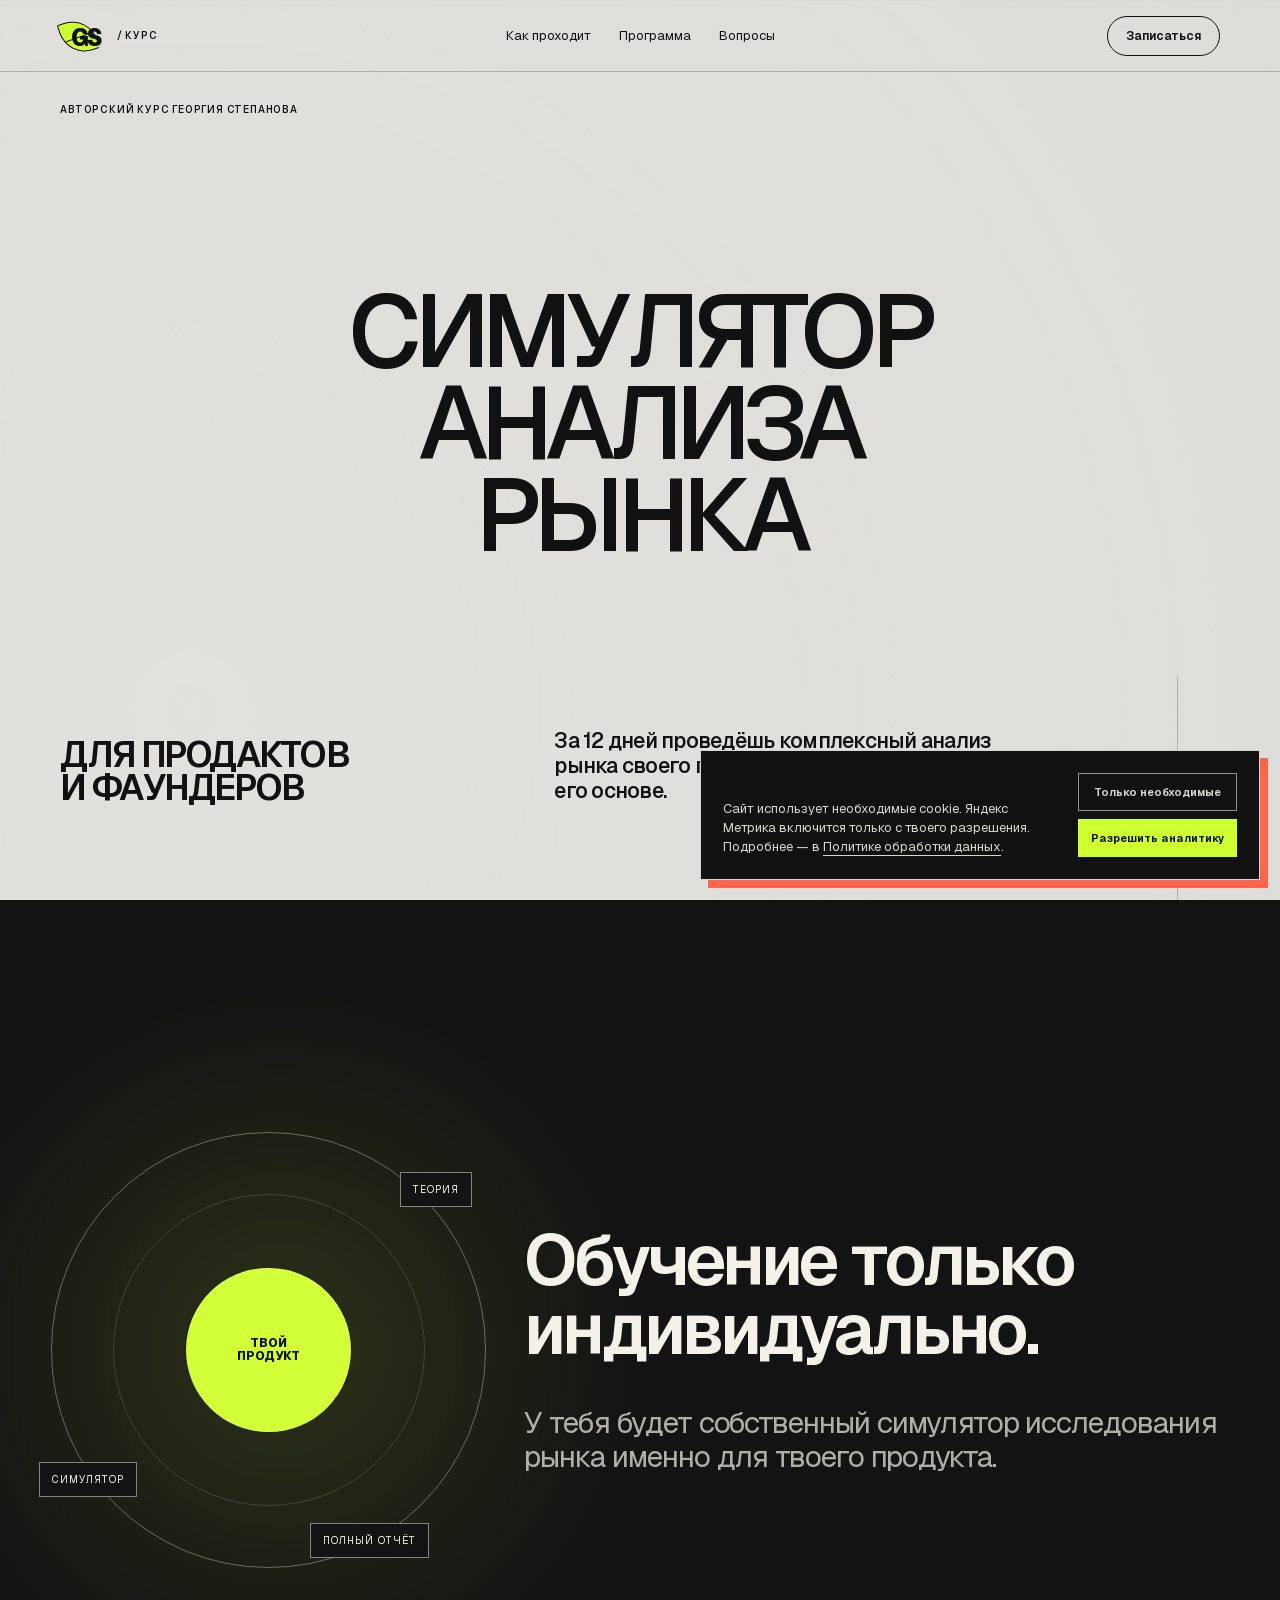
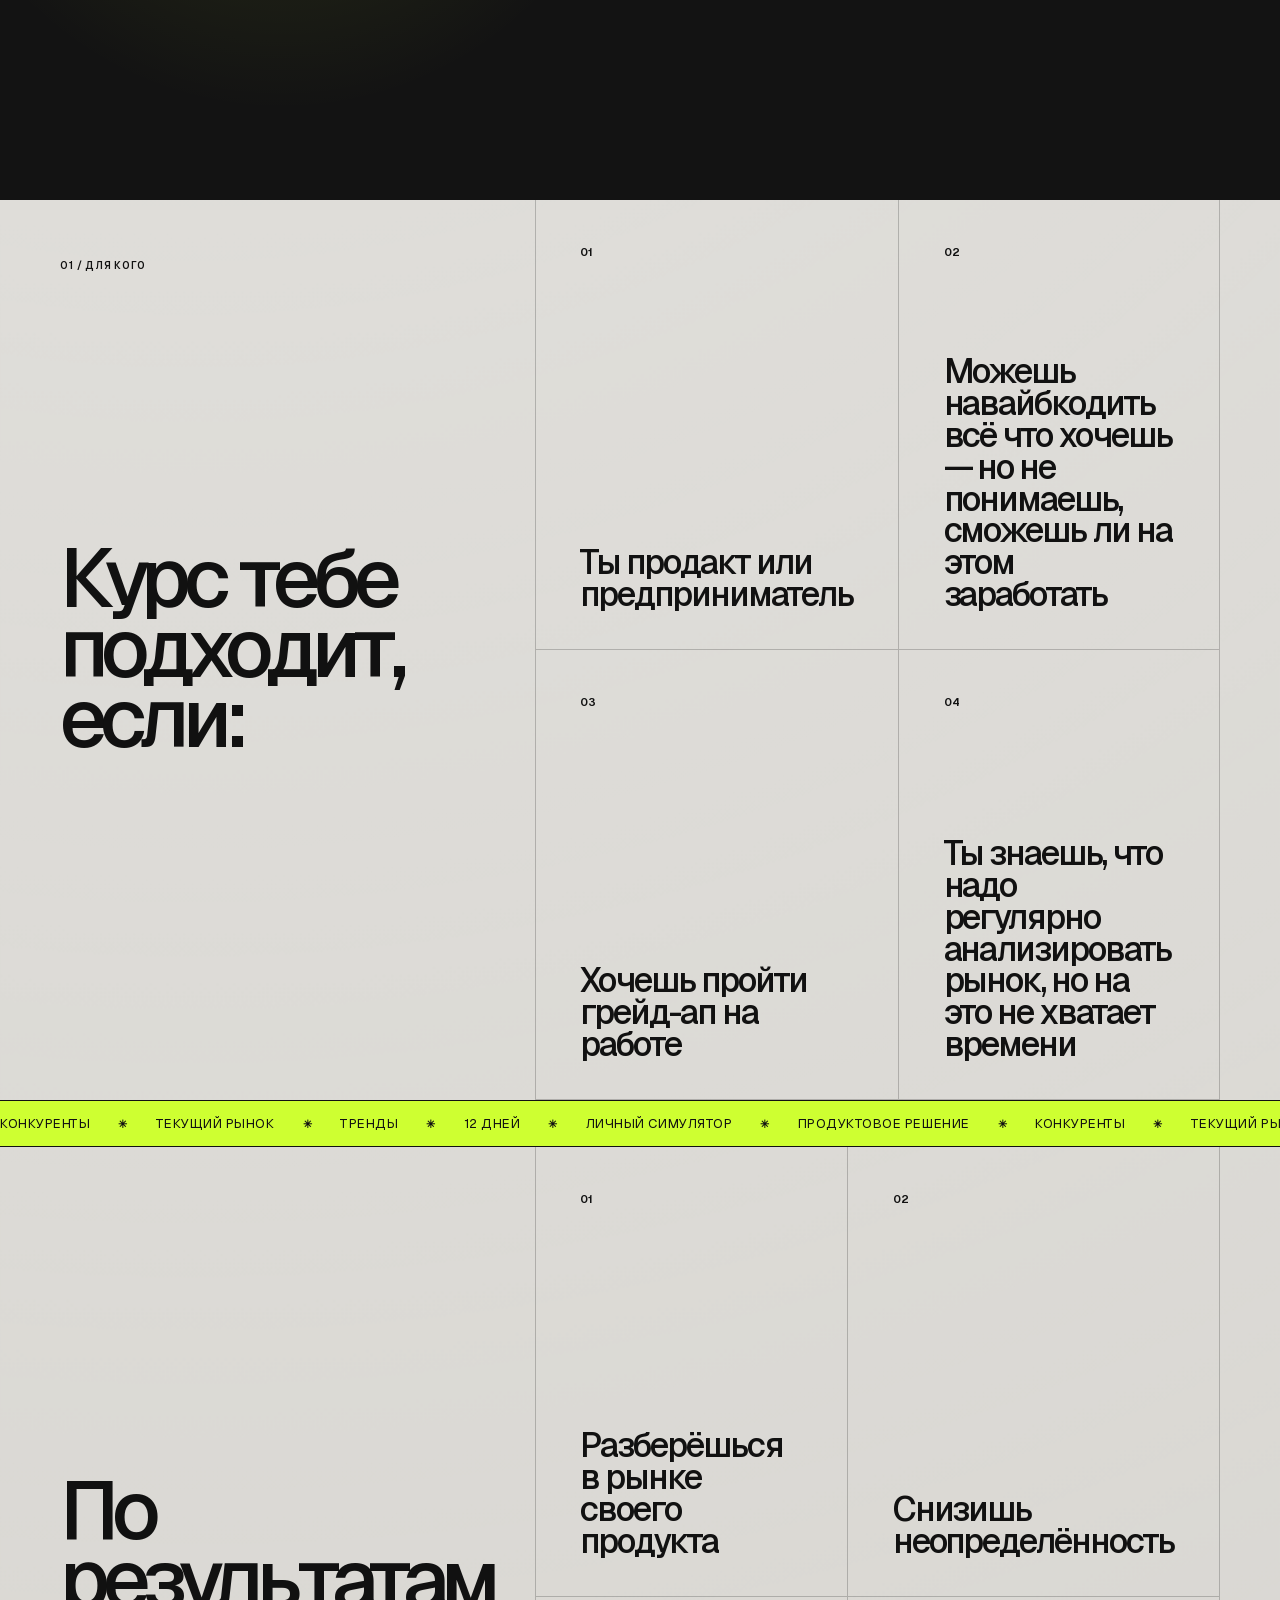
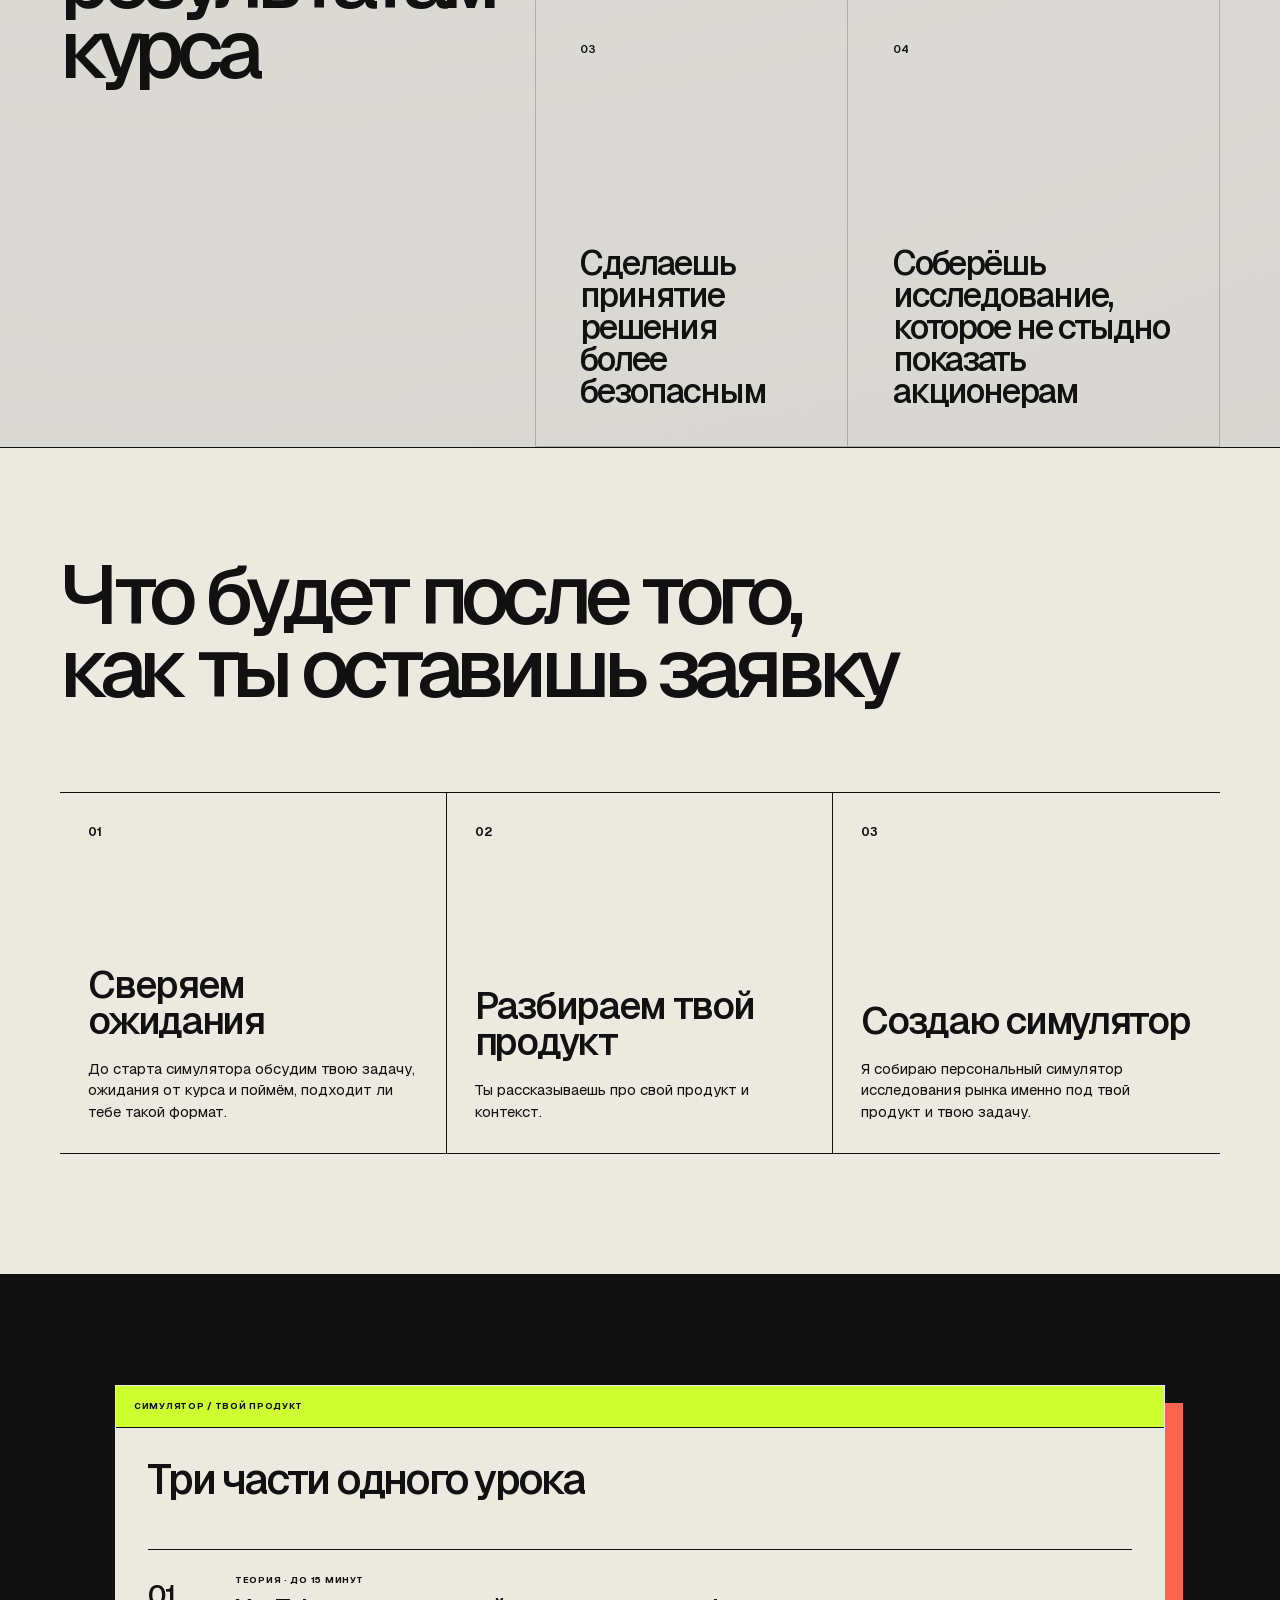
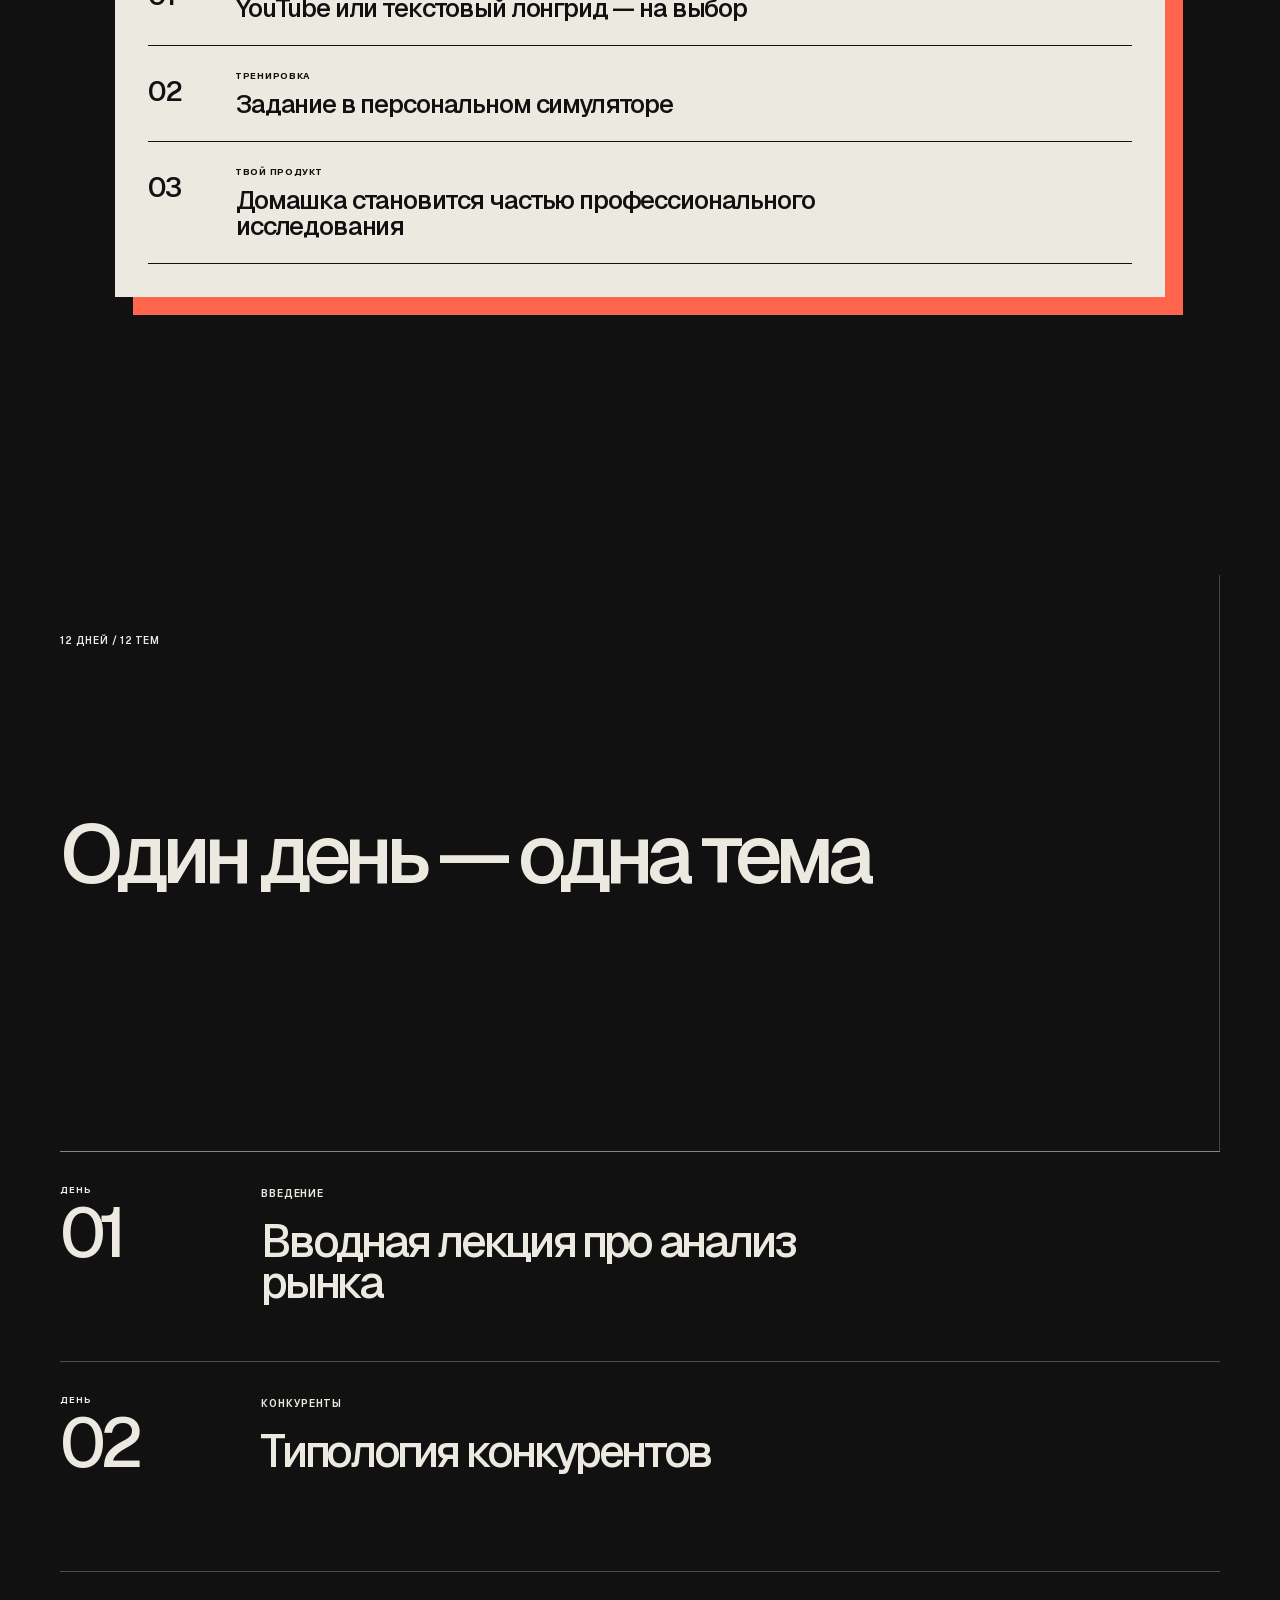
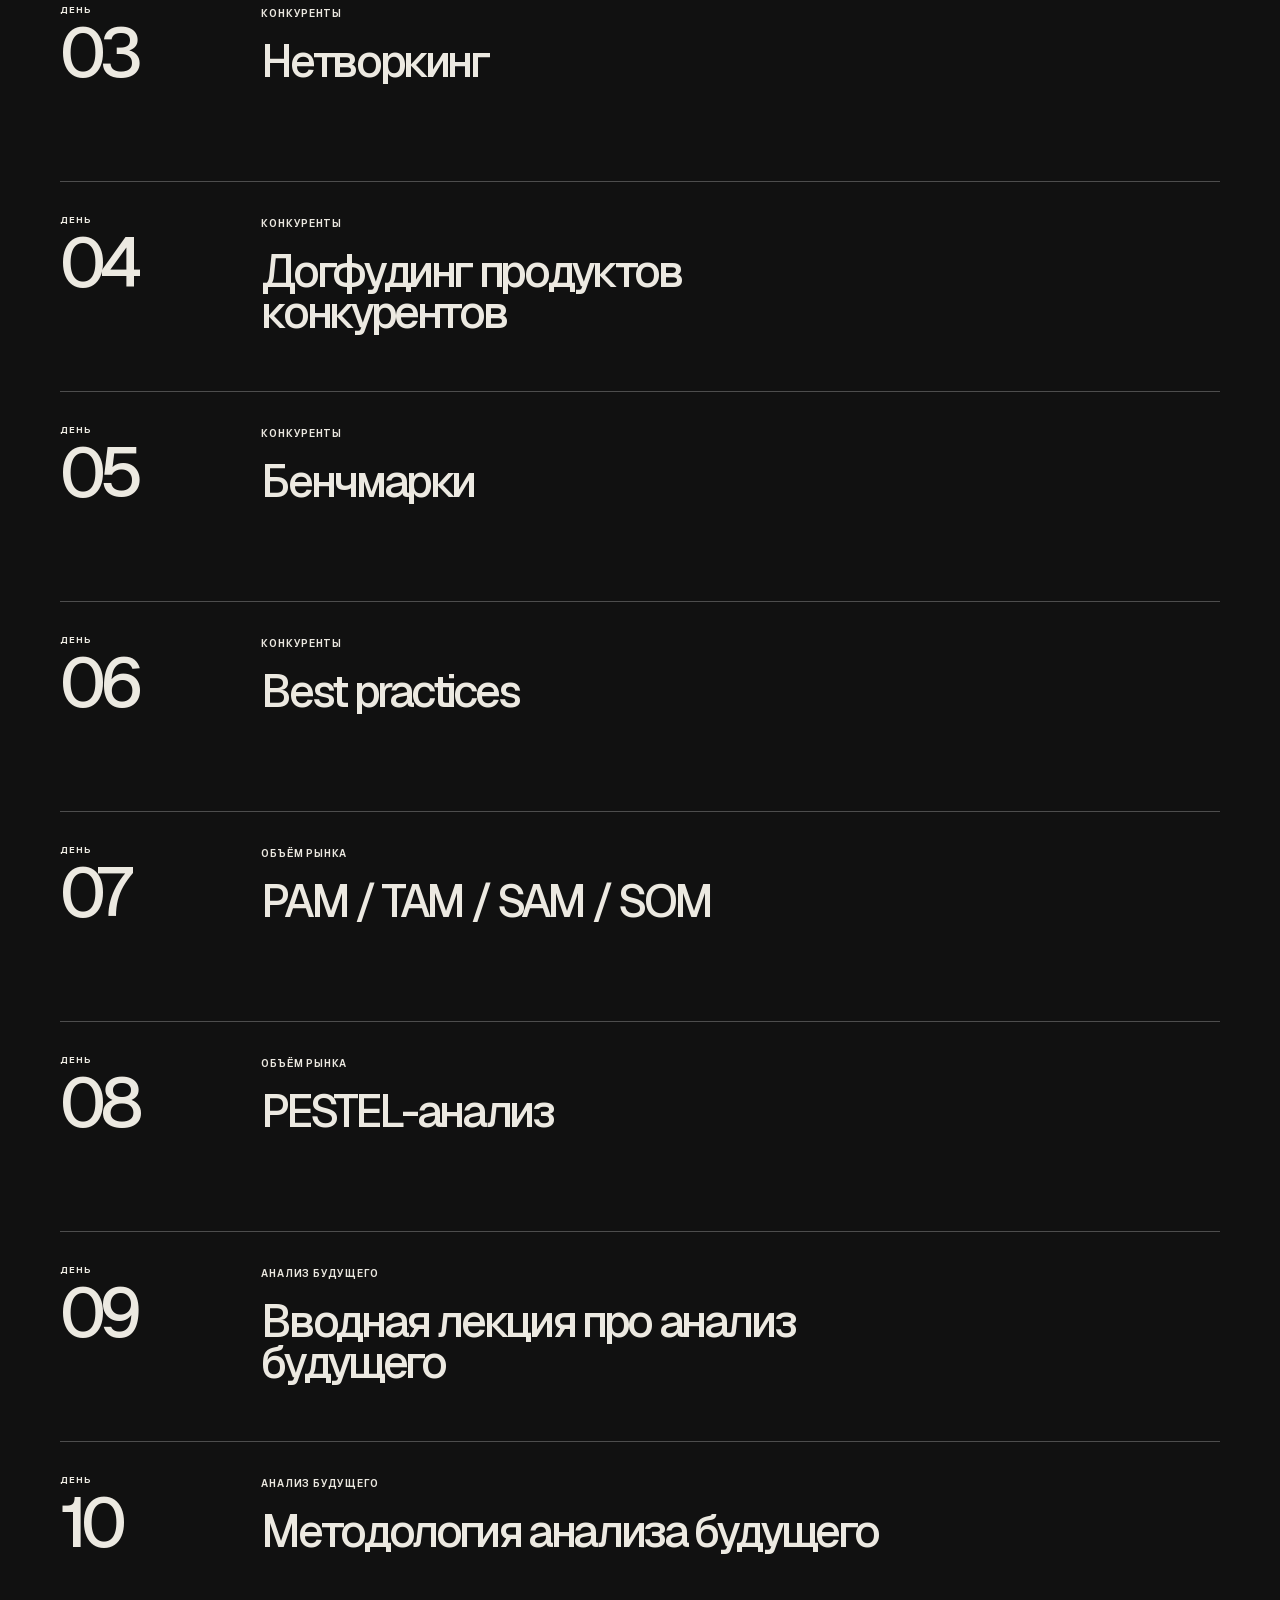
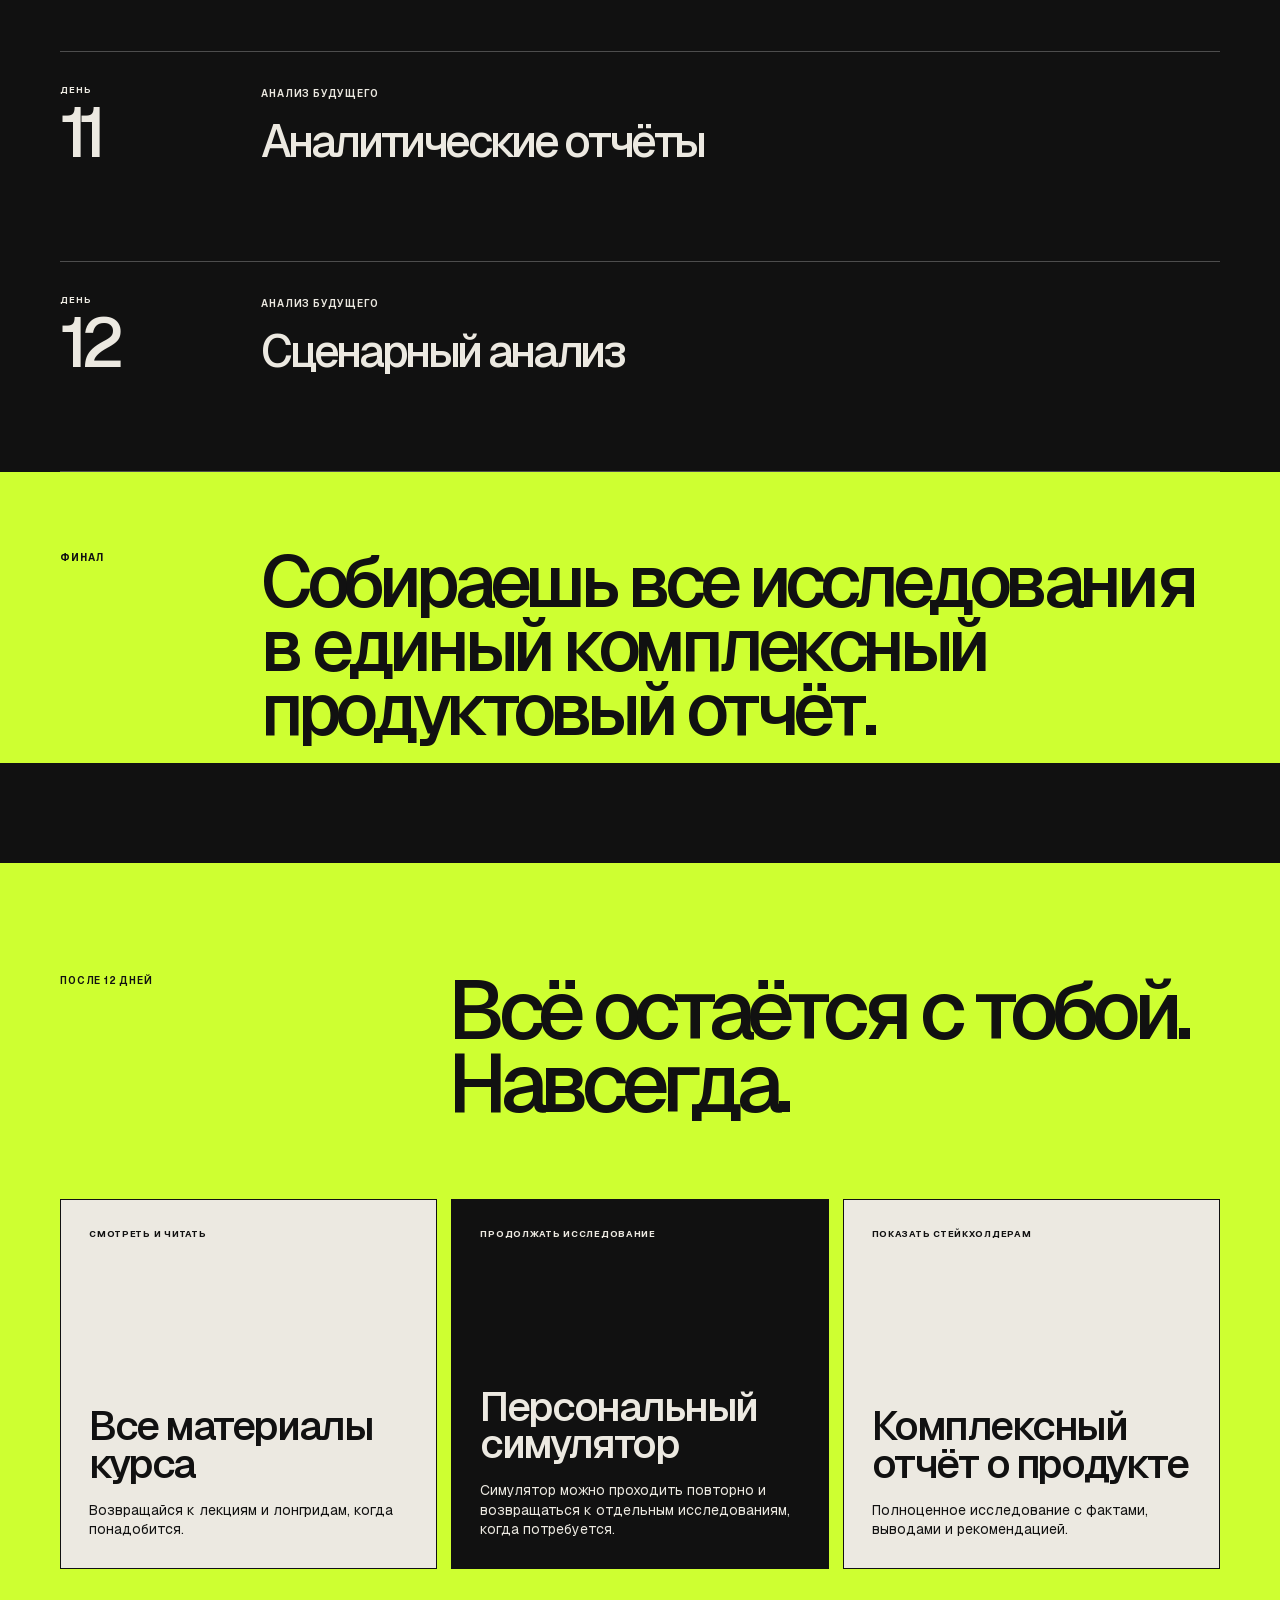
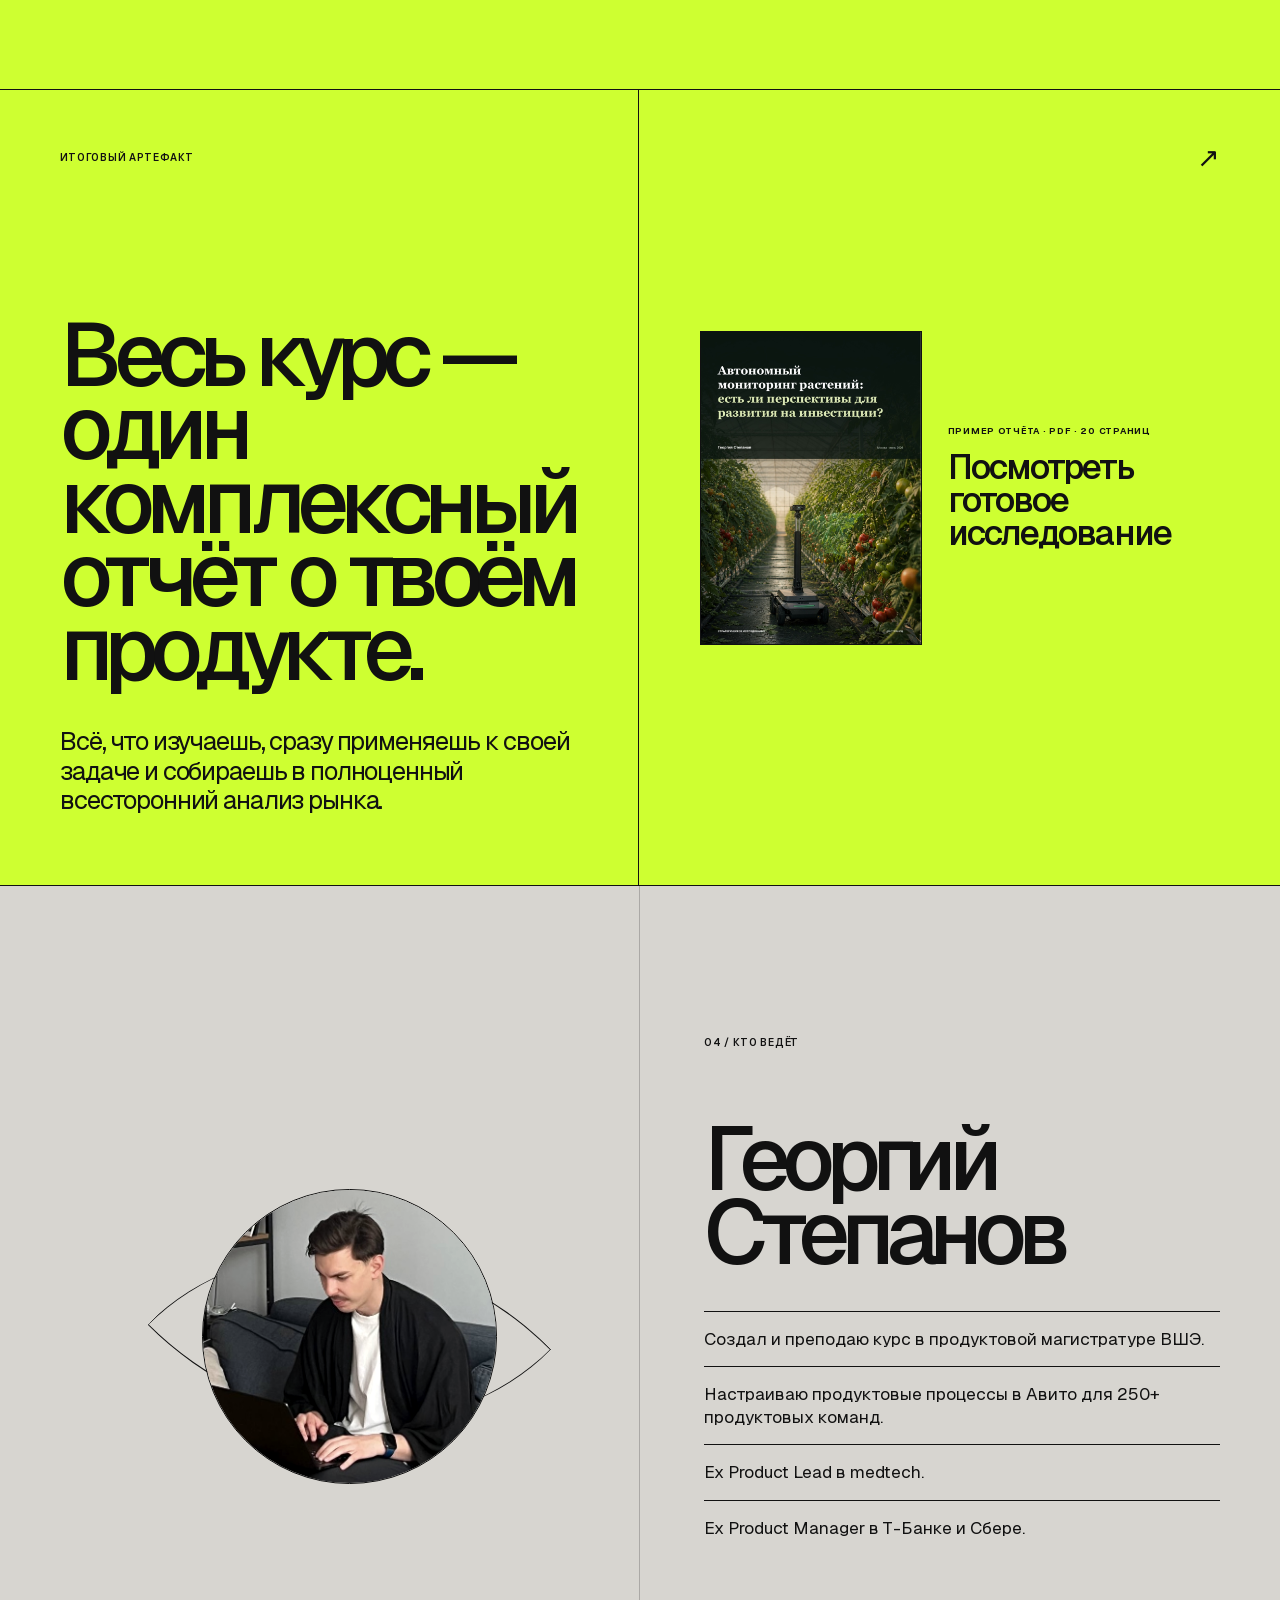
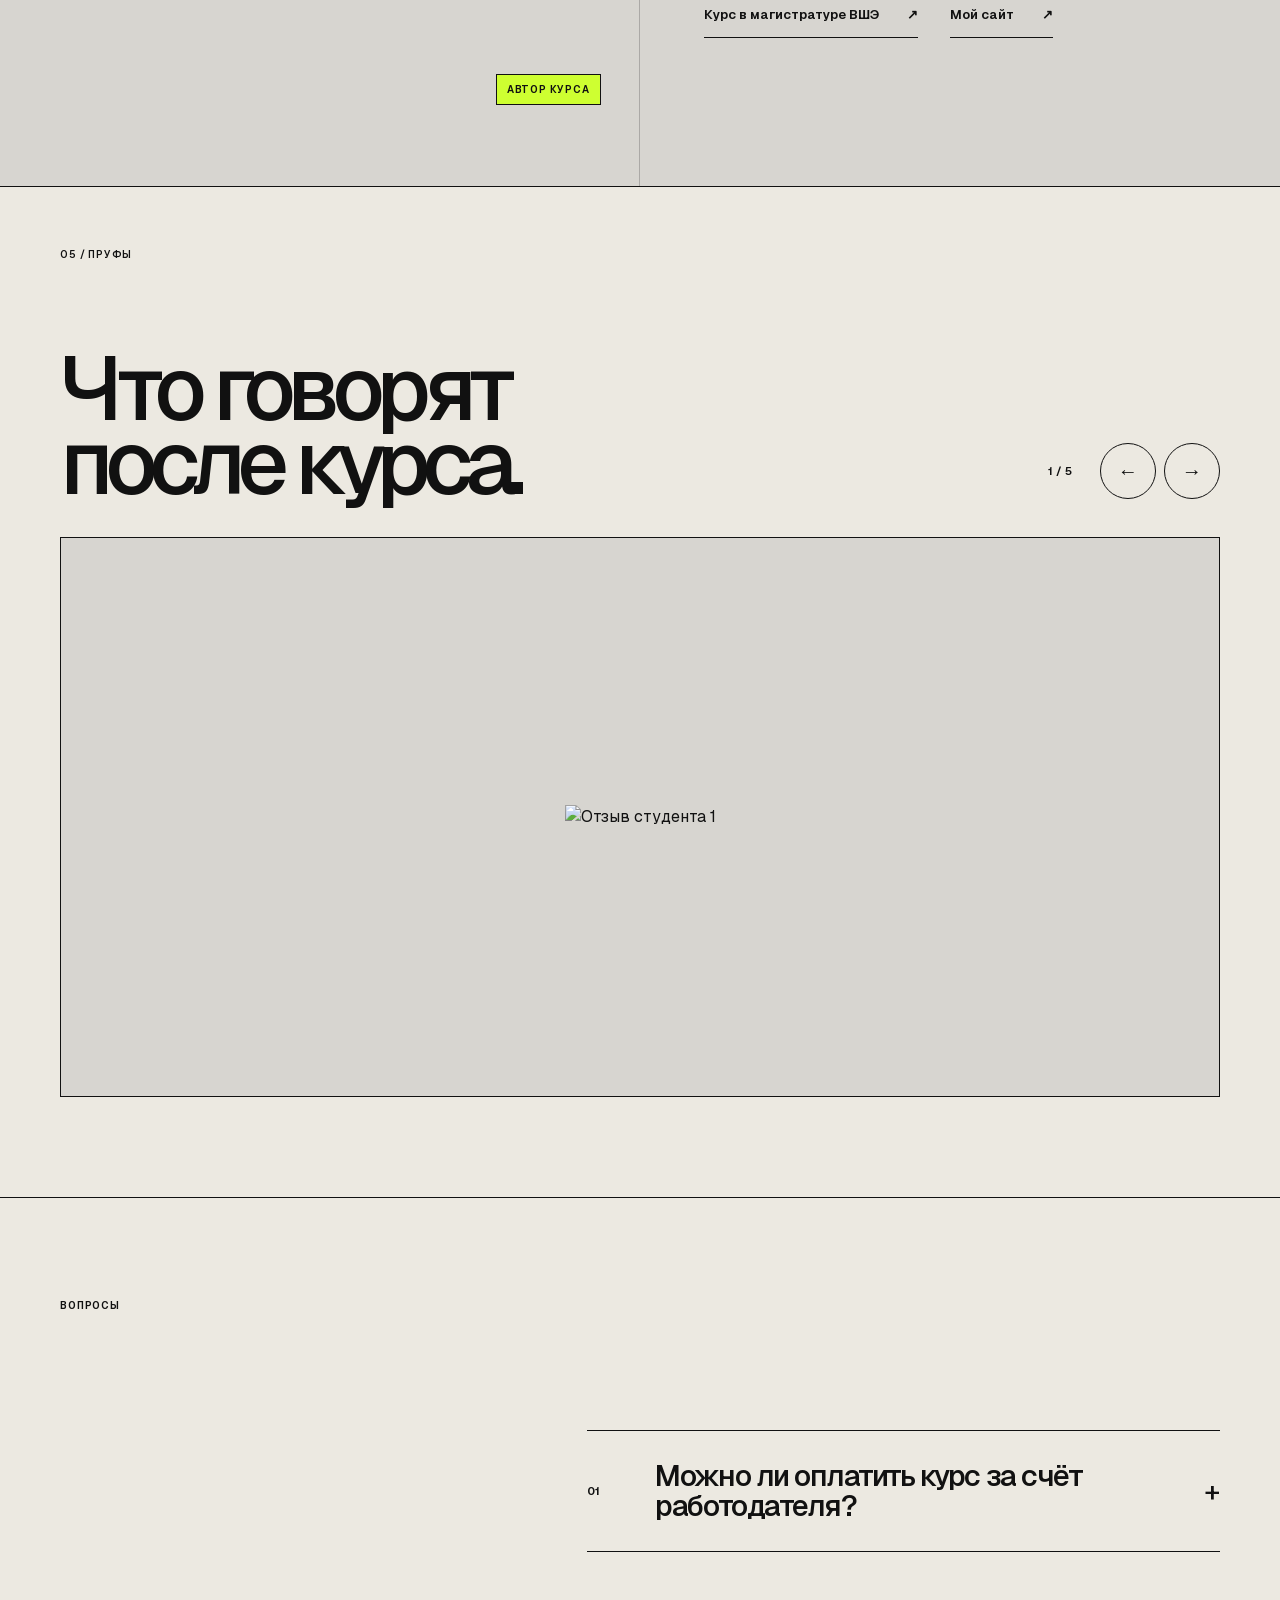
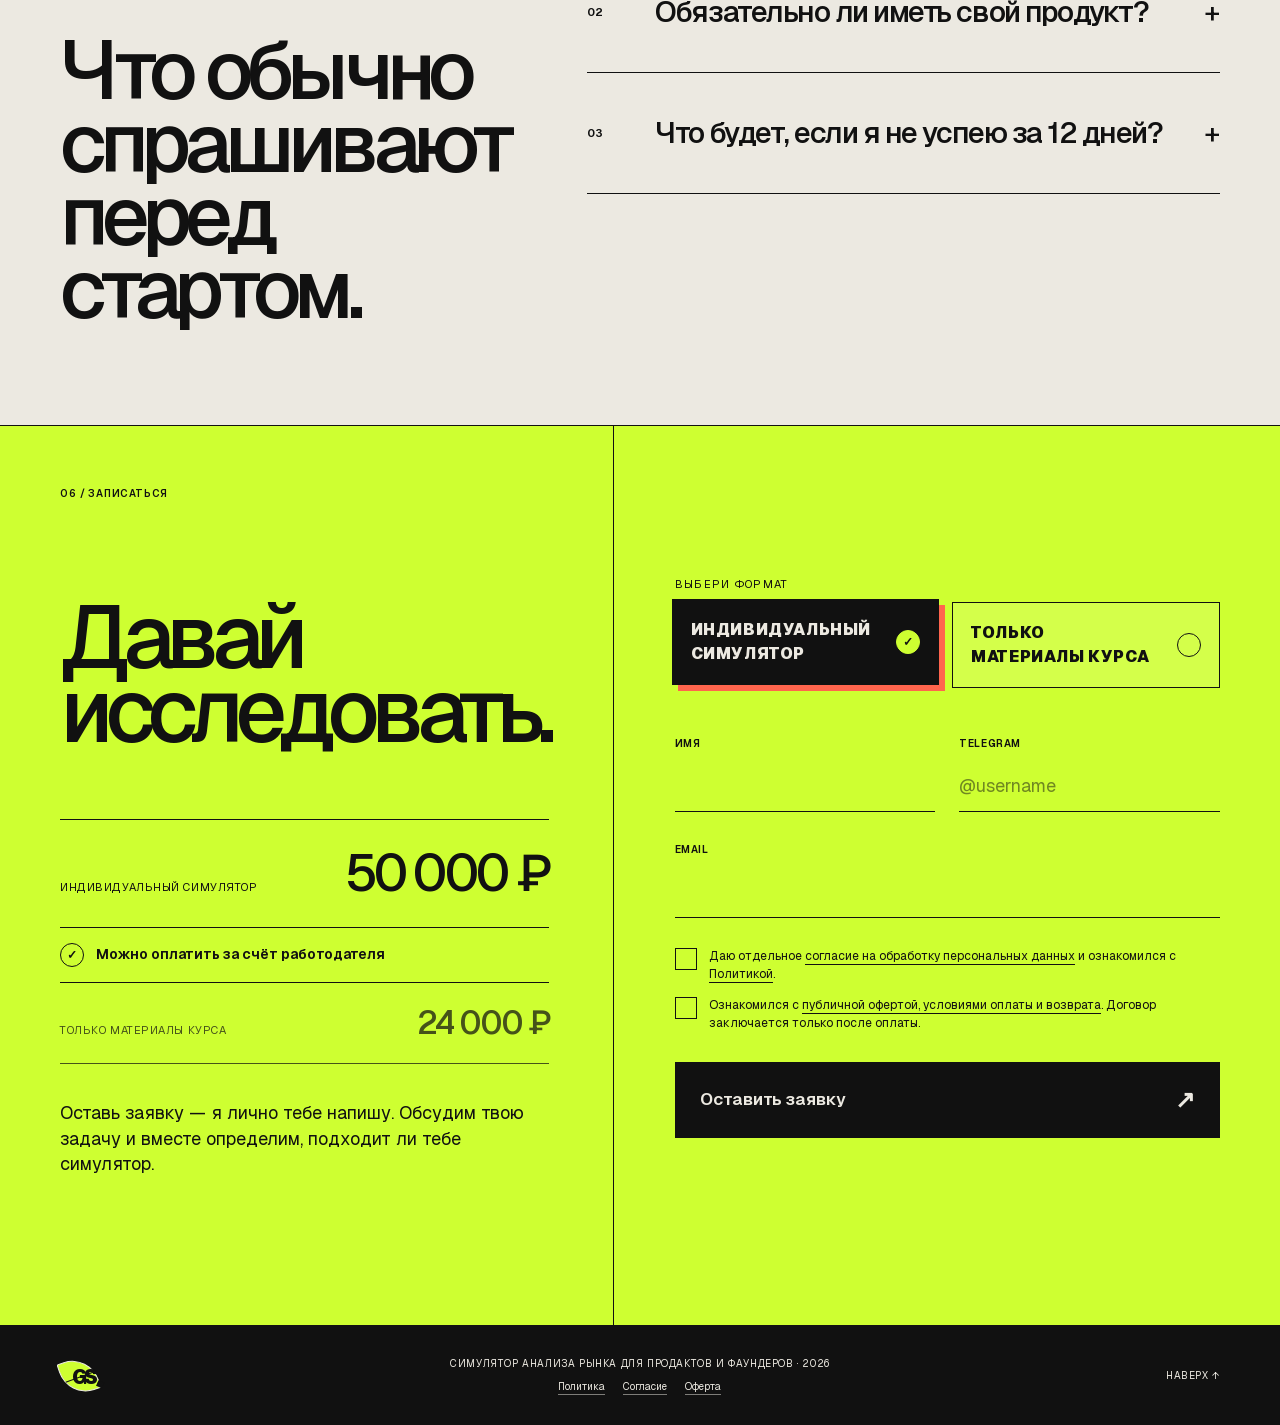
==== commit 91adfafc: "Publish course audience section" ====
--- a/course-lab/index.html
+++ b/course-lab/index.html
@@ -52,14 +52,14 @@
       name="twitter:image"
       content="https://georgestepanov.com/course-og.jpg"
     />
-    <script type="module" crossorigin src="/assets/courseLab-DVAq5jdg.js"></script>
-    <link rel="modulepreload" crossorigin href="/assets/globals-CYFfWAme.js">
-    <link rel="modulepreload" crossorigin href="/assets/Analytics-BmCk-NIf.js">
-    <link rel="modulepreload" crossorigin href="/assets/page-D4RFzwwS.js">
-    <link rel="stylesheet" crossorigin href="/assets/globals-BAi-UWXO.css">
+    <script type="module" crossorigin src="/assets/courseLab-DeoGTGf1.js"></script>
+    <link rel="modulepreload" crossorigin href="/assets/globals-B9yEDOhP.js">
+    <link rel="modulepreload" crossorigin href="/assets/Analytics-FqCdiSBc.js">
+    <link rel="modulepreload" crossorigin href="/assets/page-D9nzgx7J.js">
+    <link rel="stylesheet" crossorigin href="/assets/globals-BWApLSZI.css">
     <link rel="stylesheet" crossorigin href="/assets/page-DD8YScMw.css">
   </head>
   <body>
-    <div id="root"><link rel="preload" as="image" href="/course-report-example-cover.jpg"/><link rel="preload" as="image" href="/georgiy.jpg?v=laptop-close"/><link rel="preload" as="image" href="https://georgywork.github.io/landingformycourse/assets/review-1.png"/><main class="course-page course-lab-version"><header class="course-header"><a class="course-brand" href="/" aria-label="На главный сайт" data-analytics-goal="navigation_click" data-analytics-location="course_header" data-analytics-destination="main"><span class="gs-leaf-mark course-brand-mark" aria-hidden="true"><span class="gs-leaf-mark__leaf"></span><span class="gs-leaf-mark__letters">GS</span></span><small>/ КУРС</small></a><nav aria-label="Навигация по курсу"><a href="#course-process">Как проходит</a><a href="#course-program">Программа</a><a href="#course-faq">Вопросы</a></nav><a class="course-header-cta" href="#course-enroll" data-analytics-goal="course_cta" data-analytics-location="course_header">Записаться</a></header><section class="course-hero" id="course-top"><div class="course-hero-kicker" data-course-reveal="true"><span>АВТОРСКИЙ КУРС ГЕОРГИЯ СТЕПАНОВА</span></div><div class="course-hero-title"><h1 data-course-reveal="true"><span>СИМУЛЯТОР</span><span>АНАЛИЗА</span><span>РЫНКА</span></h1></div><div class="course-hero-bottom" data-course-reveal="true"><p>Для продактов<br/>и фаундеров</p><div class="course-hero-summary"><div class="course-hero-copy"><p class="course-hero-lead">За 12 дней проведёшь комплексный анализ рынка своего продукта и примешь решение на его основе.</p></div><a href="#course-enroll" data-analytics-goal="course_cta" data-analytics-location="course_hero">Хочу на курс <span>↘</span></a></div></div></section><section class="course-personal-simulator"><div class="course-simulator-orbit" aria-hidden="true"><span class="course-simulator-product">ТВОЙ ПРОДУКТ</span><span class="course-simulator-signal signal-one">ТЕОРИЯ</span><span class="course-simulator-signal signal-two">СИМУЛЯТОР</span><span class="course-simulator-signal signal-three">ПОЛНЫЙ ОТЧЁТ</span></div><div class="course-personal-simulator-copy" data-course-reveal="true"><h2>Обучение только индивидуально.</h2><p class="course-personal-simulator-detail">У тебя будет собственный симулятор исследования рынка именно для твоего продукта.</p></div></section><div class="course-ticker" aria-hidden="true"><div class="course-ticker-track"><span>КОНКУРЕНТЫ<!-- --> <b>✳</b></span><span>ТЕКУЩИЙ РЫНОК<!-- --> <b>✳</b></span><span>ТРЕНДЫ<!-- --> <b>✳</b></span><span>12 ДНЕЙ<!-- --> <b>✳</b></span><span>ЛИЧНЫЙ СИМУЛЯТОР<!-- --> <b>✳</b></span><span>ПРОДУКТОВОЕ РЕШЕНИЕ<!-- --> <b>✳</b></span><span>КОНКУРЕНТЫ<!-- --> <b>✳</b></span><span>ТЕКУЩИЙ РЫНОК<!-- --> <b>✳</b></span><span>ТРЕНДЫ<!-- --> <b>✳</b></span><span>12 ДНЕЙ<!-- --> <b>✳</b></span><span>ЛИЧНЫЙ СИМУЛЯТОР<!-- --> <b>✳</b></span><span>ПРОДУКТОВОЕ РЕШЕНИЕ<!-- --> <b>✳</b></span></div></div><section class="course-audience" id="course-results"><div class="course-section-heading" data-course-reveal="true"><h2>По результатам курса</h2></div><div class="course-audience-grid"><article data-course-reveal="true"><span>01</span><h3>Разберёшься в рынке своего продукта</h3></article><article data-course-reveal="true"><span>02</span><h3>Снизишь неопределённость</h3></article><article data-course-reveal="true"><span>03</span><h3>Сделаешь принятие решения более безопасным</h3></article><article data-course-reveal="true"><span>04</span><h3>Соберёшь исследование, которое не стыдно показать акционерам</h3></article></div></section><section class="course-after-application" id="course-process"><div class="course-after-application-head" data-course-reveal="true"><h2>Что будет после того,<br/>как ты оставишь заявку</h2></div><div class="course-application-steps"><article data-course-reveal="true"><span>01</span><div><h3>Сверяем ожидания</h3><p>До старта симулятора обсудим твою задачу, ожидания от курса и поймём, подходит ли тебе такой формат.</p></div></article><article data-course-reveal="true"><span>02</span><div><h3>Разбираем твой продукт</h3><p>Ты рассказываешь про свой продукт и контекст.</p></div></article><article data-course-reveal="true"><span>03</span><div><h3>Создаю симулятор</h3><p>Я собираю персональный симулятор исследования рынка именно под твой продукт и твою задачу.</p></div></article></div></section><section class="course-lesson-anatomy"><div class="course-simulator-screen" data-course-reveal="true"><div class="course-simulator-screen-bar"><span>СИМУЛЯТОР / ТВОЙ ПРОДУКТ</span></div><div class="course-simulator-screen-body"><div class="course-simulator-screen-title"><strong>Три части одного урока</strong></div><ol><li><span>01</span><div><small>ТЕОРИЯ · ДО 15 МИНУТ</small><h3>YouTube или текстовый лонгрид — на выбор</h3></div></li><li><span>02</span><div><small>ТРЕНИРОВКА</small><h3>Задание в персональном симуляторе</h3></div></li><li><span>03</span><div><small>ТВОЙ ПРОДУКТ</small><h3>Домашка становится частью профессионального исследования</h3></div></li></ol></div></div></section><section class="course-program" id="course-program"><div class="course-section-heading light" data-course-reveal="true"><p>12 ДНЕЙ / 12 ТЕМ</p><h2>Один день — одна тема</h2></div><div class="course-module-list"><article class="course-module" data-course-reveal="true"><div class="course-module-index"><small>ДЕНЬ</small>01</div><div class="course-module-main"><p class="course-module-eyebrow">ВВЕДЕНИЕ</p><h3>Вводная лекция про анализ рынка</h3></div></article><article class="course-module" data-course-reveal="true"><div class="course-module-index"><small>ДЕНЬ</small>02</div><div class="course-module-main"><p class="course-module-eyebrow">КОНКУРЕНТЫ</p><h3>Типология конкурентов</h3></div></article><article class="course-module" data-course-reveal="true"><div class="course-module-index"><small>ДЕНЬ</small>03</div><div class="course-module-main"><p class="course-module-eyebrow">КОНКУРЕНТЫ</p><h3>Нетворкинг</h3></div></article><article class="course-module" data-course-reveal="true"><div class="course-module-index"><small>ДЕНЬ</small>04</div><div class="course-module-main"><p class="course-module-eyebrow">КОНКУРЕНТЫ</p><h3>Догфудинг продуктов конкурентов</h3></div></article><article class="course-module" data-course-reveal="true"><div class="course-module-index"><small>ДЕНЬ</small>05</div><div class="course-module-main"><p class="course-module-eyebrow">КОНКУРЕНТЫ</p><h3>Бенчмарки</h3></div></article><article class="course-module" data-course-reveal="true"><div class="course-module-index"><small>ДЕНЬ</small>06</div><div class="course-module-main"><p class="course-module-eyebrow">КОНКУРЕНТЫ</p><h3>Best practices</h3></div></article><article class="course-module" data-course-reveal="true"><div class="course-module-index"><small>ДЕНЬ</small>07</div><div class="course-module-main"><p class="course-module-eyebrow">ОБЪЁМ РЫНКА</p><h3>PAM / TAM / SAM / SOM</h3></div></article><article class="course-module" data-course-reveal="true"><div class="course-module-index"><small>ДЕНЬ</small>08</div><div class="course-module-main"><p class="course-module-eyebrow">ОБЪЁМ РЫНКА</p><h3>PESTEL-анализ</h3></div></article><article class="course-module" data-course-reveal="true"><div class="course-module-index"><small>ДЕНЬ</small>09</div><div class="course-module-main"><p class="course-module-eyebrow">АНАЛИЗ БУДУЩЕГО</p><h3>Вводная лекция про анализ будущего</h3></div></article><article class="course-module" data-course-reveal="true"><div class="course-module-index"><small>ДЕНЬ</small>10</div><div class="course-module-main"><p class="course-module-eyebrow">АНАЛИЗ БУДУЩЕГО</p><h3>Методология анализа будущего</h3></div></article><article class="course-module" data-course-reveal="true"><div class="course-module-index"><small>ДЕНЬ</small>11</div><div class="course-module-main"><p class="course-module-eyebrow">АНАЛИЗ БУДУЩЕГО</p><h3>Аналитические отчёты</h3></div></article><article class="course-module" data-course-reveal="true"><div class="course-module-index"><small>ДЕНЬ</small>12</div><div class="course-module-main"><p class="course-module-eyebrow">АНАЛИЗ БУДУЩЕГО</p><h3>Сценарный анализ</h3></div></article></div><div class="course-program-finale" data-course-reveal="true"><span>ФИНАЛ</span><h3>Собираешь все исследования в единый комплексный продуктовый отчёт.</h3></div></section><section class="course-forever"><div class="course-forever-head" data-course-reveal="true"><p>ПОСЛЕ 12 ДНЕЙ</p><h2>Всё остаётся с тобой. Навсегда.</h2></div><div class="course-forever-grid"><article data-course-reveal="true"><span>СМОТРЕТЬ И ЧИТАТЬ</span><h3>Все материалы курса</h3><p>Возвращайся к лекциям и лонгридам, когда понадобится.</p></article><article data-course-reveal="true"><span>ПРОДОЛЖАТЬ ИССЛЕДОВАНИЕ</span><h3>Персональный симулятор</h3><p>Симулятор можно проходить повторно и возвращаться к отдельным исследованиям, когда потребуется.</p></article><article data-course-reveal="true"><span>ПОКАЗАТЬ СТЕЙКХОЛДЕРАМ</span><h3>Комплексный отчёт о продукте</h3><p>Полноценное исследование с фактами, выводами и рекомендацией.</p></article></div></section><section class="course-method"><div class="course-method-copy" data-course-reveal="true"><p>ИТОГОВЫЙ АРТЕФАКТ</p><h2>Весь курс — один комплексный отчёт о твоём продукте.</h2><p class="course-method-lead">Всё, что изучаешь, сразу применяешь к своей задаче и собираешь в полноценный всесторонний анализ рынка.</p></div><div class="course-method-stats"><a class="course-report-example" href="/course-report-example.pdf" target="_blank" rel="noreferrer" data-analytics-goal="course_report_open" data-analytics-location="course_method"><img src="/course-report-example-cover.jpg" alt="Обложка примера отчёта об автономном мониторинге растений"/><span class="course-report-copy"><small>ПРИМЕР ОТЧЁТА · PDF · 20 СТРАНИЦ</small><b>Посмотреть готовое исследование</b></span><span class="course-report-arrow" aria-hidden="true">↗</span></a></div></section><section class="course-author" id="course-author"><div class="course-author-visual" data-course-reveal="true"><div class="course-author-eye"><img src="/georgiy.jpg?v=laptop-close" alt="Георгий Степанов"/></div><span>АВТОР КУРСА</span></div><div class="course-author-copy" data-course-reveal="true"><p>04 / КТО ВЕДЁТ</p><h2>Георгий<br/>Степанов</h2><ul><li>Создал и преподаю курс в продуктовой магистратуре ВШЭ.</li><li>Настраиваю продуктовые процессы в Авито для 250+ продуктовых команд.</li><li>Ex Product Lead в medtech.</li><li>Ex Product Manager в Т-Банке и Сбере.</li></ul><div class="course-author-links"><a href="https://www.hse.ru/ma/productmanagement/courses/1048929655.html" target="_blank" rel="noreferrer" data-analytics-goal="hse_open" data-analytics-location="course_author">Курс в магистратуре ВШЭ <span>↗</span></a><a href="https://georgestepanov.com">Мой сайт <span>↗</span></a></div></div></section><section class="course-reviews" id="course-reviews"><div class="course-reviews-head" data-course-reveal="true"><div><p>05 / ПРУФЫ</p><h2>Что говорят<br/>после курса.</h2></div><div class="course-review-controls"><span>1 / 5</span><button type="button" aria-label="Предыдущий отзыв">←</button><button type="button" aria-label="Следующий отзыв">→</button></div></div><div class="course-review-stage" data-course-reveal="true"><img src="https://georgywork.github.io/landingformycourse/assets/review-1.png" alt="Отзыв студента 1"/></div></section><section class="course-faq" id="course-faq"><div class="course-faq-head" data-course-reveal="true"><p>ВОПРОСЫ</p><h2>Что обычно спрашивают перед стартом.</h2></div><div class="course-faq-list"><details data-course-reveal="true"><summary><span>01</span><strong>Можно ли оплатить курс за счёт работодателя?</strong><b aria-hidden="true">+</b></summary><p>Да. Просто скажи об этом, когда мы будем обсуждать курс: подготовим всё необходимое для оплаты от компании.</p></details><details data-course-reveal="true"><summary><span>02</span><strong>Обязательно ли иметь свой продукт?</strong><b aria-hidden="true">+</b></summary><p>Желательно: симулятор создаётся под конкретный продукт. Если продукта пока нет, подойдёт идея, которую ты хочешь развивать и всесторонне проанализировать.</p></details><details data-course-reveal="true"><summary><span>03</span><strong>Что будет, если я не успею за 12 дней?</strong><b aria-hidden="true">+</b></summary><p>Ничего не пропадёт. Материалы курса и твой персональный симулятор останутся с тобой навсегда — к ним можно будет вернуться и завершить исследование в своём темпе.</p></details></div></section><section class="course-enroll" id="course-enroll"><div class="course-enroll-intro" data-course-reveal="true"><p>06 / ЗАПИСАТЬСЯ</p><h2>Давай<br/>исследовать.</h2><div class="course-prices"><div><span>Индивидуальный симулятор</span><strong>50 000 ₽</strong></div><p class="course-employer-payment">Можно оплатить за счёт работодателя</p><div class="course-materials-only"><span>Только материалы курса</span><strong>24 000 ₽</strong></div></div><p class="course-enroll-note">Оставь заявку — я лично тебе напишу. Обсудим твою задачу и вместе определим, подходит ли тебе симулятор.</p></div><form class="course-form course-lab-form" accept-charset="UTF-8" data-course-reveal="true" action="https://georgiy-stepanov-product.georgywork0.chatgpt.site/api/course-leads" method="post"><input type="hidden" readOnly="" name="lead_id" value=""/><input type="hidden" readOnly="" name="utm_source" value=""/><input type="hidden" readOnly="" name="utm_medium" value=""/><input type="hidden" readOnly="" name="utm_campaign" value=""/><input type="hidden" readOnly="" name="utm_content" value=""/><input type="hidden" readOnly="" name="utm_term" value=""/><input type="hidden" readOnly="" name="yclid" value=""/><input type="hidden" readOnly="" name="metrika_client_id" value=""/><input type="hidden" readOnly="" name="landing_url" value=""/><input type="hidden" readOnly="" name="referrer" value=""/><input type="hidden" readOnly="" name="experience" value=""/><input type="hidden" readOnly="" name="goals" value=""/><input type="hidden" readOnly="" name="legal_version" value="2026-08-07"/><fieldset class="course-tariff-choice"><legend>Выбери формат</legend><label><input type="radio" required="" name="tariff" checked="" value="Индивидуальный симулятор — 50 000 ₽"/><span><b>Индивидуальный симулятор</b></span></label><label><input type="radio" required="" name="tariff" value="Только материалы курса — 24 000 ₽"/><span><b>Только материалы курса</b></span></label></fieldset><label><span>Имя</span><input type="text" autoComplete="name" required="" name="name"/></label><label><span>Telegram</span><input type="text" placeholder="@username" autoComplete="off" required="" name="telegram"/></label><label class="course-field-full"><span>Email</span><input type="email" autoComplete="email" required="" name="email"/></label><div class="course-consents course-field-full"><label><input type="checkbox" required="" name="personal_data_consent" value="accepted"/><span aria-hidden="true"></span><small>Даю отдельное <!-- --> <a href="/legal/consent/" target="_blank">согласие на обработку персональных данных</a> <!-- -->и ознакомился с <!-- --> <a href="/legal/privacy/" target="_blank">Политикой</a>.</small></label><label><input type="checkbox" required="" name="offer_acknowledged" value="accepted"/><span aria-hidden="true"></span><small>Ознакомился с <!-- --> <a href="/legal/offer/" target="_blank">публичной офертой, условиями оплаты и возврата</a>. Договор заключается только после оплаты.</small></label></div><button type="submit">Оставить заявку<span>↗</span></button><p class="course-form-status idle" role="status" aria-live="polite"></p></form></section><footer class="course-footer"><a href="/" class="course-brand"><span class="gs-leaf-mark gs-leaf-mark--inverse course-footer-mark" aria-hidden="true"><span class="gs-leaf-mark__leaf"></span><span class="gs-leaf-mark__letters">GS</span></span></a><div class="course-footer-legal"><p>Симулятор анализа рынка для продактов и фаундеров · 2026</p><nav aria-label="Юридические документы"><a href="/legal/privacy/">Политика</a><a href="/legal/consent/">Согласие</a><a href="/legal/offer/">Оферта</a></nav></div><a href="#course-top">Наверх ↑</a></footer></main></div>
+    <div id="root"><link rel="preload" as="image" href="/course-report-example-cover.jpg"/><link rel="preload" as="image" href="/georgiy.jpg?v=laptop-close"/><link rel="preload" as="image" href="https://georgywork.github.io/landingformycourse/assets/review-1.png"/><main class="course-page course-lab-version"><header class="course-header"><a class="course-brand" href="/" aria-label="На главный сайт" data-analytics-goal="navigation_click" data-analytics-location="course_header" data-analytics-destination="main"><span class="gs-leaf-mark course-brand-mark" aria-hidden="true"><span class="gs-leaf-mark__leaf"></span><span class="gs-leaf-mark__letters">GS</span></span><small>/ КУРС</small></a><nav aria-label="Навигация по курсу"><a href="#course-process">Как проходит</a><a href="#course-program">Программа</a><a href="#course-faq">Вопросы</a></nav><a class="course-header-cta" href="#course-enroll" data-analytics-goal="course_cta" data-analytics-location="course_header">Записаться</a></header><section class="course-hero" id="course-top"><div class="course-hero-kicker" data-course-reveal="true"><span>АВТОРСКИЙ КУРС ГЕОРГИЯ СТЕПАНОВА</span></div><div class="course-hero-title"><h1 data-course-reveal="true"><span>СИМУЛЯТОР</span><span>АНАЛИЗА</span><span>РЫНКА</span></h1></div><div class="course-hero-bottom" data-course-reveal="true"><p>Для продактов<br/>и фаундеров</p><div class="course-hero-summary"><div class="course-hero-copy"><p class="course-hero-lead">За 12 дней проведёшь комплексный анализ рынка своего продукта и примешь решение на его основе.</p></div><a href="#course-enroll" data-analytics-goal="course_cta" data-analytics-location="course_hero">Хочу на курс <span>↘</span></a></div></div></section><section class="course-personal-simulator"><div class="course-simulator-orbit" aria-hidden="true"><span class="course-simulator-product">ТВОЙ ПРОДУКТ</span><span class="course-simulator-signal signal-one">ТЕОРИЯ</span><span class="course-simulator-signal signal-two">СИМУЛЯТОР</span><span class="course-simulator-signal signal-three">ПОЛНЫЙ ОТЧЁТ</span></div><div class="course-personal-simulator-copy" data-course-reveal="true"><h2>Обучение только индивидуально.</h2><p class="course-personal-simulator-detail">У тебя будет собственный симулятор исследования рынка именно для твоего продукта.</p></div></section><section class="course-audience" id="course-audience"><div class="course-section-heading" data-course-reveal="true"><p>01 / ДЛЯ КОГО</p><h2>Курс тебе<br/>подходит, если:</h2></div><div class="course-audience-grid"><article data-course-reveal="true"><span>01</span><h3>Ты продакт или предприниматель</h3></article><article data-course-reveal="true"><span>02</span><h3>Можешь навайбкодить всё что хочешь — но не понимаешь, сможешь ли на этом заработать</h3></article><article data-course-reveal="true"><span>03</span><h3>Хочешь пройти грейд-ап на работе</h3></article><article data-course-reveal="true"><span>04</span><h3>Ты знаешь, что надо регулярно анализировать рынок, но на это не хватает времени</h3></article></div></section><div class="course-ticker" aria-hidden="true"><div class="course-ticker-track"><span>КОНКУРЕНТЫ<!-- --> <b>✳</b></span><span>ТЕКУЩИЙ РЫНОК<!-- --> <b>✳</b></span><span>ТРЕНДЫ<!-- --> <b>✳</b></span><span>12 ДНЕЙ<!-- --> <b>✳</b></span><span>ЛИЧНЫЙ СИМУЛЯТОР<!-- --> <b>✳</b></span><span>ПРОДУКТОВОЕ РЕШЕНИЕ<!-- --> <b>✳</b></span><span>КОНКУРЕНТЫ<!-- --> <b>✳</b></span><span>ТЕКУЩИЙ РЫНОК<!-- --> <b>✳</b></span><span>ТРЕНДЫ<!-- --> <b>✳</b></span><span>12 ДНЕЙ<!-- --> <b>✳</b></span><span>ЛИЧНЫЙ СИМУЛЯТОР<!-- --> <b>✳</b></span><span>ПРОДУКТОВОЕ РЕШЕНИЕ<!-- --> <b>✳</b></span></div></div><section class="course-audience" id="course-results"><div class="course-section-heading" data-course-reveal="true"><h2>По результатам курса</h2></div><div class="course-audience-grid"><article data-course-reveal="true"><span>01</span><h3>Разберёшься в рынке своего продукта</h3></article><article data-course-reveal="true"><span>02</span><h3>Снизишь неопределённость</h3></article><article data-course-reveal="true"><span>03</span><h3>Сделаешь принятие решения более безопасным</h3></article><article data-course-reveal="true"><span>04</span><h3>Соберёшь исследование, которое не стыдно показать акционерам</h3></article></div></section><section class="course-after-application" id="course-process"><div class="course-after-application-head" data-course-reveal="true"><h2>Что будет после того,<br/>как ты оставишь заявку</h2></div><div class="course-application-steps"><article data-course-reveal="true"><span>01</span><div><h3>Сверяем ожидания</h3><p>До старта симулятора обсудим твою задачу, ожидания от курса и поймём, подходит ли тебе такой формат.</p></div></article><article data-course-reveal="true"><span>02</span><div><h3>Разбираем твой продукт</h3><p>Ты рассказываешь про свой продукт и контекст.</p></div></article><article data-course-reveal="true"><span>03</span><div><h3>Создаю симулятор</h3><p>Я собираю персональный симулятор исследования рынка именно под твой продукт и твою задачу.</p></div></article></div></section><section class="course-lesson-anatomy"><div class="course-simulator-screen" data-course-reveal="true"><div class="course-simulator-screen-bar"><span>СИМУЛЯТОР / ТВОЙ ПРОДУКТ</span></div><div class="course-simulator-screen-body"><div class="course-simulator-screen-title"><strong>Три части одного урока</strong></div><ol><li><span>01</span><div><small>ТЕОРИЯ · ДО 15 МИНУТ</small><h3>YouTube или текстовый лонгрид — на выбор</h3></div></li><li><span>02</span><div><small>ТРЕНИРОВКА</small><h3>Задание в персональном симуляторе</h3></div></li><li><span>03</span><div><small>ТВОЙ ПРОДУКТ</small><h3>Домашка становится частью профессионального исследования</h3></div></li></ol></div></div></section><section class="course-program" id="course-program"><div class="course-section-heading light" data-course-reveal="true"><p>12 ДНЕЙ / 12 ТЕМ</p><h2>Один день — одна тема</h2></div><div class="course-module-list"><article class="course-module" data-course-reveal="true"><div class="course-module-index"><small>ДЕНЬ</small>01</div><div class="course-module-main"><p class="course-module-eyebrow">ВВЕДЕНИЕ</p><h3>Вводная лекция про анализ рынка</h3></div></article><article class="course-module" data-course-reveal="true"><div class="course-module-index"><small>ДЕНЬ</small>02</div><div class="course-module-main"><p class="course-module-eyebrow">КОНКУРЕНТЫ</p><h3>Типология конкурентов</h3></div></article><article class="course-module" data-course-reveal="true"><div class="course-module-index"><small>ДЕНЬ</small>03</div><div class="course-module-main"><p class="course-module-eyebrow">КОНКУРЕНТЫ</p><h3>Нетворкинг</h3></div></article><article class="course-module" data-course-reveal="true"><div class="course-module-index"><small>ДЕНЬ</small>04</div><div class="course-module-main"><p class="course-module-eyebrow">КОНКУРЕНТЫ</p><h3>Догфудинг продуктов конкурентов</h3></div></article><article class="course-module" data-course-reveal="true"><div class="course-module-index"><small>ДЕНЬ</small>05</div><div class="course-module-main"><p class="course-module-eyebrow">КОНКУРЕНТЫ</p><h3>Бенчмарки</h3></div></article><article class="course-module" data-course-reveal="true"><div class="course-module-index"><small>ДЕНЬ</small>06</div><div class="course-module-main"><p class="course-module-eyebrow">КОНКУРЕНТЫ</p><h3>Best practices</h3></div></article><article class="course-module" data-course-reveal="true"><div class="course-module-index"><small>ДЕНЬ</small>07</div><div class="course-module-main"><p class="course-module-eyebrow">ОБЪЁМ РЫНКА</p><h3>PAM / TAM / SAM / SOM</h3></div></article><article class="course-module" data-course-reveal="true"><div class="course-module-index"><small>ДЕНЬ</small>08</div><div class="course-module-main"><p class="course-module-eyebrow">ОБЪЁМ РЫНКА</p><h3>PESTEL-анализ</h3></div></article><article class="course-module" data-course-reveal="true"><div class="course-module-index"><small>ДЕНЬ</small>09</div><div class="course-module-main"><p class="course-module-eyebrow">АНАЛИЗ БУДУЩЕГО</p><h3>Вводная лекция про анализ будущего</h3></div></article><article class="course-module" data-course-reveal="true"><div class="course-module-index"><small>ДЕНЬ</small>10</div><div class="course-module-main"><p class="course-module-eyebrow">АНАЛИЗ БУДУЩЕГО</p><h3>Методология анализа будущего</h3></div></article><article class="course-module" data-course-reveal="true"><div class="course-module-index"><small>ДЕНЬ</small>11</div><div class="course-module-main"><p class="course-module-eyebrow">АНАЛИЗ БУДУЩЕГО</p><h3>Аналитические отчёты</h3></div></article><article class="course-module" data-course-reveal="true"><div class="course-module-index"><small>ДЕНЬ</small>12</div><div class="course-module-main"><p class="course-module-eyebrow">АНАЛИЗ БУДУЩЕГО</p><h3>Сценарный анализ</h3></div></article></div><div class="course-program-finale" data-course-reveal="true"><span>ФИНАЛ</span><h3>Собираешь все исследования в единый комплексный продуктовый отчёт.</h3></div></section><section class="course-forever"><div class="course-forever-head" data-course-reveal="true"><p>ПОСЛЕ 12 ДНЕЙ</p><h2>Всё остаётся с тобой. Навсегда.</h2></div><div class="course-forever-grid"><article data-course-reveal="true"><span>СМОТРЕТЬ И ЧИТАТЬ</span><h3>Все материалы курса</h3><p>Возвращайся к лекциям и лонгридам, когда понадобится.</p></article><article data-course-reveal="true"><span>ПРОДОЛЖАТЬ ИССЛЕДОВАНИЕ</span><h3>Персональный симулятор</h3><p>Симулятор можно проходить повторно и возвращаться к отдельным исследованиям, когда потребуется.</p></article><article data-course-reveal="true"><span>ПОКАЗАТЬ СТЕЙКХОЛДЕРАМ</span><h3>Комплексный отчёт о продукте</h3><p>Полноценное исследование с фактами, выводами и рекомендацией.</p></article></div></section><section class="course-method"><div class="course-method-copy" data-course-reveal="true"><p>ИТОГОВЫЙ АРТЕФАКТ</p><h2>Весь курс — один комплексный отчёт о твоём продукте.</h2><p class="course-method-lead">Всё, что изучаешь, сразу применяешь к своей задаче и собираешь в полноценный всесторонний анализ рынка.</p></div><div class="course-method-stats"><a class="course-report-example" href="/course-report-example.pdf" target="_blank" rel="noreferrer" data-analytics-goal="course_report_open" data-analytics-location="course_method"><img src="/course-report-example-cover.jpg" alt="Обложка примера отчёта об автономном мониторинге растений"/><span class="course-report-copy"><small>ПРИМЕР ОТЧЁТА · PDF · 20 СТРАНИЦ</small><b>Посмотреть готовое исследование</b></span><span class="course-report-arrow" aria-hidden="true">↗</span></a></div></section><section class="course-author" id="course-author"><div class="course-author-visual" data-course-reveal="true"><div class="course-author-eye"><img src="/georgiy.jpg?v=laptop-close" alt="Георгий Степанов"/></div><span>АВТОР КУРСА</span></div><div class="course-author-copy" data-course-reveal="true"><p>04 / КТО ВЕДЁТ</p><h2>Георгий<br/>Степанов</h2><ul><li>Создал и преподаю курс в продуктовой магистратуре ВШЭ.</li><li>Настраиваю продуктовые процессы в Авито для 250+ продуктовых команд.</li><li>Ex Product Lead в medtech.</li><li>Ex Product Manager в Т-Банке и Сбере.</li></ul><div class="course-author-links"><a href="https://www.hse.ru/ma/productmanagement/courses/1048929655.html" target="_blank" rel="noreferrer" data-analytics-goal="hse_open" data-analytics-location="course_author">Курс в магистратуре ВШЭ <span>↗</span></a><a href="https://georgestepanov.com">Мой сайт <span>↗</span></a></div></div></section><section class="course-reviews" id="course-reviews"><div class="course-reviews-head" data-course-reveal="true"><div><p>05 / ПРУФЫ</p><h2>Что говорят<br/>после курса.</h2></div><div class="course-review-controls"><span>1 / 5</span><button type="button" aria-label="Предыдущий отзыв">←</button><button type="button" aria-label="Следующий отзыв">→</button></div></div><div class="course-review-stage" data-course-reveal="true"><img src="https://georgywork.github.io/landingformycourse/assets/review-1.png" alt="Отзыв студента 1"/></div></section><section class="course-faq" id="course-faq"><div class="course-faq-head" data-course-reveal="true"><p>ВОПРОСЫ</p><h2>Что обычно спрашивают перед стартом.</h2></div><div class="course-faq-list"><details data-course-reveal="true"><summary><span>01</span><strong>Можно ли оплатить курс за счёт работодателя?</strong><b aria-hidden="true">+</b></summary><p>Да. Просто скажи об этом, когда мы будем обсуждать курс: подготовим всё необходимое для оплаты от компании.</p></details><details data-course-reveal="true"><summary><span>02</span><strong>Обязательно ли иметь свой продукт?</strong><b aria-hidden="true">+</b></summary><p>Желательно: симулятор создаётся под конкретный продукт. Если продукта пока нет, подойдёт идея, которую ты хочешь развивать и всесторонне проанализировать.</p></details><details data-course-reveal="true"><summary><span>03</span><strong>Что будет, если я не успею за 12 дней?</strong><b aria-hidden="true">+</b></summary><p>Ничего не пропадёт. Материалы курса и твой персональный симулятор останутся с тобой навсегда — к ним можно будет вернуться и завершить исследование в своём темпе.</p></details></div></section><section class="course-enroll" id="course-enroll"><div class="course-enroll-intro" data-course-reveal="true"><p>06 / ЗАПИСАТЬСЯ</p><h2>Давай<br/>исследовать.</h2><div class="course-prices"><div><span>Индивидуальный симулятор</span><strong>50 000 ₽</strong></div><p class="course-employer-payment">Можно оплатить за счёт работодателя</p><div class="course-materials-only"><span>Только материалы курса</span><strong>24 000 ₽</strong></div></div><p class="course-enroll-note">Оставь заявку — я лично тебе напишу. Обсудим твою задачу и вместе определим, подходит ли тебе симулятор.</p></div><form class="course-form course-lab-form" accept-charset="UTF-8" data-course-reveal="true" action="https://georgiy-stepanov-product.georgywork0.chatgpt.site/api/course-leads" method="post"><input type="hidden" readOnly="" name="lead_id" value=""/><input type="hidden" readOnly="" name="utm_source" value=""/><input type="hidden" readOnly="" name="utm_medium" value=""/><input type="hidden" readOnly="" name="utm_campaign" value=""/><input type="hidden" readOnly="" name="utm_content" value=""/><input type="hidden" readOnly="" name="utm_term" value=""/><input type="hidden" readOnly="" name="yclid" value=""/><input type="hidden" readOnly="" name="metrika_client_id" value=""/><input type="hidden" readOnly="" name="landing_url" value=""/><input type="hidden" readOnly="" name="referrer" value=""/><input type="hidden" readOnly="" name="experience" value=""/><input type="hidden" readOnly="" name="goals" value=""/><input type="hidden" readOnly="" name="legal_version" value="2026-08-07"/><fieldset class="course-tariff-choice"><legend>Выбери формат</legend><label><input type="radio" required="" name="tariff" checked="" value="Индивидуальный симулятор — 50 000 ₽"/><span><b>Индивидуальный симулятор</b></span></label><label><input type="radio" required="" name="tariff" value="Только материалы курса — 24 000 ₽"/><span><b>Только материалы курса</b></span></label></fieldset><label><span>Имя</span><input type="text" autoComplete="name" required="" name="name"/></label><label><span>Telegram</span><input type="text" placeholder="@username" autoComplete="off" required="" name="telegram"/></label><label class="course-field-full"><span>Email</span><input type="email" autoComplete="email" required="" name="email"/></label><div class="course-consents course-field-full"><label><input type="checkbox" required="" name="personal_data_consent" value="accepted"/><span aria-hidden="true"></span><small>Даю отдельное <!-- --> <a href="/legal/consent/" target="_blank">согласие на обработку персональных данных</a> <!-- -->и ознакомился с <!-- --> <a href="/legal/privacy/" target="_blank">Политикой</a>.</small></label><label><input type="checkbox" required="" name="offer_acknowledged" value="accepted"/><span aria-hidden="true"></span><small>Ознакомился с <!-- --> <a href="/legal/offer/" target="_blank">публичной офертой, условиями оплаты и возврата</a>. Договор заключается только после оплаты.</small></label></div><button type="submit">Оставить заявку<span>↗</span></button><p class="course-form-status idle" role="status" aria-live="polite"></p></form></section><footer class="course-footer"><a href="/" class="course-brand"><span class="gs-leaf-mark gs-leaf-mark--inverse course-footer-mark" aria-hidden="true"><span class="gs-leaf-mark__leaf"></span><span class="gs-leaf-mark__letters">GS</span></span></a><div class="course-footer-legal"><p>Симулятор анализа рынка для продактов и фаундеров · 2026</p><nav aria-label="Юридические документы"><a href="/legal/privacy/">Политика</a><a href="/legal/consent/">Согласие</a><a href="/legal/offer/">Оферта</a></nav></div><a href="#course-top">Наверх ↑</a></footer></main></div>
   </body>
 </html>
--- a/assets/globals-BWApLSZI.css
+++ b/assets/globals-BWApLSZI.css
@@ -0,0 +1 @@
+@font-face{font-family:Geist;font-style:normal;font-weight:100 900;font-display:swap;src:url(/fonts/geist-ff2310f5.woff2)format("woff2");unicode-range:U+460-52F,U+1C80-1C8A,U+20B4,U+2DE0-2DFF,U+A640-A69F,U+FE2E-FE2F}@font-face{font-family:Geist;font-style:normal;font-weight:100 900;font-display:swap;src:url(/fonts/geist-875ccdd4.woff2)format("woff2");unicode-range:U+301,U+400-45F,U+490-491,U+4B0-4B1,U+2116}@font-face{font-family:Geist;font-style:normal;font-weight:100 900;font-display:swap;src:url(/fonts/geist-52306abf.woff2)format("woff2");unicode-range:U+102-103,U+110-111,U+128-129,U+168-169,U+1A0-1A1,U+1AF-1B0,U+300-301,U+303-304,U+308-309,U+323,U+329,U+1EA0-1EF9,U+20AB}@font-face{font-family:Geist;font-style:normal;font-weight:100 900;font-display:swap;src:url(/fonts/geist-001175b1.woff2)format("woff2");unicode-range:U+100-2BA,U+2BD-2C5,U+2C7-2CC,U+2CE-2D7,U+2DD-2FF,U+304,U+308,U+329,U+1D00-1DBF,U+1E00-1E9F,U+1EF2-1EFF,U+2020,U+20A0-20AB,U+20AD-20C0,U+2113,U+2C60-2C7F,U+A720-A7FF}@font-face{font-family:Geist;font-style:normal;font-weight:100 900;font-display:swap;src:url(/fonts/geist-98bbbccb.woff2)format("woff2");unicode-range:U+??,U+131,U+152-153,U+2BB-2BC,U+2C6,U+2DA,U+2DC,U+304,U+308,U+329,U+2000-206F,U+20AC,U+2122,U+2191,U+2193,U+2212,U+2215,U+FEFF,U+FFFD}:root{--font-geist-sans:"Geist"}@layer properties{@supports (((-webkit-hyphens:none)) and (not (margin-trim:inline))) or ((-moz-orient:inline) and (not (color:rgb(from red r g b)))){*,:before,:after,::backdrop{--tw-rotate-x:initial;--tw-rotate-y:initial;--tw-rotate-z:initial;--tw-skew-x:initial;--tw-skew-y:initial;--tw-border-style:solid;--tw-shadow:0 0 #0000;--tw-shadow-color:initial;--tw-shadow-alpha:100%;--tw-inset-shadow:0 0 #0000;--tw-inset-shadow-color:initial;--tw-inset-shadow-alpha:100%;--tw-ring-color:initial;--tw-ring-shadow:0 0 #0000;--tw-inset-ring-color:initial;--tw-inset-ring-shadow:0 0 #0000;--tw-ring-inset:initial;--tw-ring-offset-width:0px;--tw-ring-offset-color:#fff;--tw-ring-offset-shadow:0 0 #0000;--tw-outline-style:solid;--tw-blur:initial;--tw-brightness:initial;--tw-contrast:initial;--tw-grayscale:initial;--tw-hue-rotate:initial;--tw-invert:initial;--tw-opacity:initial;--tw-saturate:initial;--tw-sepia:initial;--tw-drop-shadow:initial;--tw-drop-shadow-color:initial;--tw-drop-shadow-alpha:100%;--tw-drop-shadow-size:initial}}}@layer theme{:root,:host{--font-sans:ui-sans-serif, system-ui, sans-serif, "Apple Color Emoji", "Segoe UI Emoji", "Segoe UI Symbol", "Noto Color Emoji";--font-mono:ui-monospace, SFMono-Regular, Menlo, Monaco, Consolas, "Liberation Mono", "Courier New", monospace;--spacing:.25rem;--default-transition-duration:.15s;--default-transition-timing-function:cubic-bezier(.4, 0, .2, 1);--default-font-family:var(--font-sans);--default-mono-font-family:var(--font-mono)}}@layer base{*,:after,:before,::backdrop{box-sizing:border-box;border:0 solid;margin:0;padding:0}::file-selector-button{box-sizing:border-box;border:0 solid;margin:0;padding:0}html,:host{-webkit-text-size-adjust:100%;tab-size:4;line-height:1.5;font-family:var(--default-font-family,ui-sans-serif, system-ui, sans-serif, "Apple Color Emoji", "Segoe UI Emoji", "Segoe UI Symbol", "Noto Color Emoji");font-feature-settings:var(--default-font-feature-settings,normal);font-variation-settings:var(--default-font-variation-settings,normal);-webkit-tap-highlight-color:transparent}hr{height:0;color:inherit;border-top-width:1px}abbr:where([title]){-webkit-text-decoration:underline dotted;text-decoration:underline dotted}h1,h2,h3,h4,h5,h6{font-size:inherit;font-weight:inherit}a{color:inherit;-webkit-text-decoration:inherit;-webkit-text-decoration:inherit;-webkit-text-decoration:inherit;-webkit-text-decoration:inherit;text-decoration:inherit}b,strong{font-weight:bolder}code,kbd,samp,pre{font-family:var(--default-mono-font-family,ui-monospace, SFMono-Regular, Menlo, Monaco, Consolas, "Liberation Mono", "Courier New", monospace);font-feature-settings:var(--default-mono-font-feature-settings,normal);font-variation-settings:var(--default-mono-font-variation-settings,normal);font-size:1em}small{font-size:80%}sub,sup{vertical-align:baseline;font-size:75%;line-height:0;position:relative}sub{bottom:-.25em}sup{top:-.5em}table{text-indent:0;border-color:inherit;border-collapse:collapse}:-moz-focusring{outline:auto}progress{vertical-align:baseline}summary{display:list-item}ol,ul,menu{list-style:none}img,svg,video,canvas,audio,iframe,embed,object{vertical-align:middle;display:block}img,video{max-width:100%;height:auto}button,input,select,optgroup,textarea{font:inherit;font-feature-settings:inherit;font-variation-settings:inherit;letter-spacing:inherit;color:inherit;opacity:1;background-color:#0000;border-radius:0}::file-selector-button{font:inherit;font-feature-settings:inherit;font-variation-settings:inherit;letter-spacing:inherit;color:inherit;opacity:1;background-color:#0000;border-radius:0}:where(select:is([multiple],[size])) optgroup{font-weight:bolder}:where(select:is([multiple],[size])) optgroup option{padding-inline-start:20px}::file-selector-button{margin-inline-end:4px}::placeholder{opacity:1}@supports (not ((-webkit-appearance:-apple-pay-button))) or (contain-intrinsic-size:1px){::placeholder{color:currentColor}@supports (color:color-mix(in lab, red, red)){::placeholder{color:color-mix(in oklab, currentcolor 50%, transparent)}}}textarea{resize:vertical}::-webkit-search-decoration{-webkit-appearance:none}::-webkit-date-and-time-value{min-height:1lh;text-align:inherit}::-webkit-datetime-edit{display:inline-flex}::-webkit-datetime-edit-fields-wrapper{padding:0}::-webkit-datetime-edit{padding-block:0}::-webkit-datetime-edit-year-field{padding-block:0}::-webkit-datetime-edit-month-field{padding-block:0}::-webkit-datetime-edit-day-field{padding-block:0}::-webkit-datetime-edit-hour-field{padding-block:0}::-webkit-datetime-edit-minute-field{padding-block:0}::-webkit-datetime-edit-second-field{padding-block:0}::-webkit-datetime-edit-millisecond-field{padding-block:0}::-webkit-datetime-edit-meridiem-field{padding-block:0}::-webkit-calendar-picker-indicator{line-height:1}:-moz-ui-invalid{box-shadow:none}button,input:where([type=button],[type=reset],[type=submit]){appearance:button}::file-selector-button{appearance:button}::-webkit-inner-spin-button{height:auto}::-webkit-outer-spin-button{height:auto}[hidden]:where(:not([hidden=until-found])){display:none!important}}@layer components;@layer utilities{.visible{visibility:visible}.absolute{position:absolute}.relative{position:relative}.sticky{position:sticky}.start{inset-inline-start:var(--spacing)}.start-3{inset-inline-start:calc(var(--spacing) * 3)}.end{inset-inline-end:var(--spacing)}.flex{display:flex}.grid{display:grid}.hidden{display:none}.inline{display:inline}.table{display:table}.border-collapse{border-collapse:collapse}.transform{transform:var(--tw-rotate-x,) var(--tw-rotate-y,) var(--tw-rotate-z,) var(--tw-skew-x,) var(--tw-skew-y,)}.resize{resize:both}.border{border-style:var(--tw-border-style);border-width:1px}.italic{font-style:italic}.shadow{--tw-shadow:0 1px 3px 0 var(--tw-shadow-color,#0000001a), 0 1px 2px -1px var(--tw-shadow-color,#0000001a);box-shadow:var(--tw-inset-shadow), var(--tw-inset-ring-shadow), var(--tw-ring-offset-shadow), var(--tw-ring-shadow), var(--tw-shadow)}.ring{--tw-ring-shadow:var(--tw-ring-inset,) 0 0 0 calc(1px + var(--tw-ring-offset-width)) var(--tw-ring-color,currentcolor);box-shadow:var(--tw-inset-shadow), var(--tw-inset-ring-shadow), var(--tw-ring-offset-shadow), var(--tw-ring-shadow), var(--tw-shadow)}.outline{outline-style:var(--tw-outline-style);outline-width:1px}.blur{--tw-blur:blur(8px);filter:var(--tw-blur,) var(--tw-brightness,) var(--tw-contrast,) var(--tw-grayscale,) var(--tw-hue-rotate,) var(--tw-invert,) var(--tw-saturate,) var(--tw-sepia,) var(--tw-drop-shadow,)}.transition{transition-property:color,background-color,border-color,outline-color,text-decoration-color,fill,stroke,--tw-gradient-from,--tw-gradient-via,--tw-gradient-to,opacity,box-shadow,transform,translate,scale,rotate,filter,-webkit-backdrop-filter,backdrop-filter,display,content-visibility,overlay,pointer-events;transition-timing-function:var(--tw-ease,var(--default-transition-timing-function));transition-duration:var(--tw-duration,var(--default-transition-duration))}}:root{--ink:#111;--paper:#d7d5d0;--line:#11111138;--muted:#11111194;--acid:#ceff31;--coral:#ff654d;--soft:#ece9e1}*{box-sizing:border-box}html{scroll-behavior:smooth;background:var(--paper)}body{background:var(--paper);color:var(--ink);font-family:var(--font-geist-sans), "Helvetica Neue", Arial, sans-serif;-webkit-font-smoothing:antialiased;margin:0}a{color:inherit;text-decoration:none}button,a{-webkit-tap-highlight-color:transparent}::selection{color:var(--ink);background:var(--acid)}.cookie-consent{z-index:1000;width:min(560px,100vw - 40px);color:var(--paper);background:var(--ink);border:1px solid var(--paper);box-shadow:8px 8px 0 var(--coral);grid-template-columns:minmax(0,1fr) auto;align-items:end;gap:22px;padding:22px;display:grid;position:fixed;bottom:20px;right:20px}.cookie-consent p{margin:0;font-size:13px;line-height:1.45}.cookie-consent a{border-bottom:1px solid}.cookie-consent>div{gap:8px;display:grid}.cookie-consent button{min-height:38px;color:var(--paper);cursor:pointer;font:inherit;background:0 0;border:1px solid #d7d5d0a6;padding:8px 12px;font-size:11px;font-weight:650}.cookie-consent button:last-child{color:var(--ink);background:var(--acid);border-color:var(--acid)}.cookie-consent button:hover,.cookie-consent button:focus-visible{outline:2px solid var(--coral);outline-offset:2px}@media (width<=640px){.cookie-consent{grid-template-columns:1fr;width:calc(100vw - 28px);padding:18px;bottom:14px;right:14px}.cookie-consent>div{grid-template-columns:repeat(2,1fr)}}.site-header{z-index:10;border-bottom:1px solid var(--line);letter-spacing:-.02em;grid-template-columns:1fr auto 1fr;align-items:center;height:72px;padding:0 4.7vw;font-size:13px;display:grid;position:relative}.wordmark{align-items:center;width:max-content;display:inline-flex}.gs-leaf-mark{--mark-size:25px;--mark-ink:var(--ink);--mark-bg:var(--paper);--mark-outline:var(--mark-ink);width:calc(var(--mark-size) * 1.78);height:calc(var(--mark-size) * 1.38);isolation:isolate;flex:none;place-items:center;display:inline-grid;position:relative}.gs-leaf-mark__leaf{z-index:0;background:var(--acid);border:max(1px, calc(var(--mark-size) * .014)) solid var(--mark-outline);transform-origin:50% 55%;border-radius:4% 78%;width:76%;height:100%;transition:transform .42s cubic-bezier(.2,.85,.2,1);position:absolute;top:1%;left:4%;transform:rotate(-19deg)translate(0)}.gs-leaf-mark__leaf:before{width:88%;height:max(1px, calc(var(--mark-size) * .014));content:"";background:var(--mark-ink);transform-origin:0;position:absolute;top:53%;left:7%;transform:rotate(-1deg)}.gs-leaf-mark__leaf:after{content:"";background:var(--mark-bg);border-top:max(1px, calc(var(--mark-size) * .014)) solid var(--mark-ink);width:18%;height:18%;position:absolute;bottom:-2%;right:-3%;transform:rotate(-47deg)translate(26%,43%)}.gs-leaf-mark__letters{z-index:1;color:var(--mark-ink);font-family:var(--font-geist-sans), "Helvetica Neue", Arial, sans-serif;font-size:var(--mark-size);letter-spacing:-.13em;transform-origin:50%;margin-top:5%;margin-left:15%;font-weight:900;line-height:.8;display:block;position:relative;transform:scaleX(.92)}.gs-leaf-mark:hover .gs-leaf-mark__leaf,a:hover .gs-leaf-mark__leaf,a:focus-visible .gs-leaf-mark__leaf{transform:rotate(-16deg)translate(2px,-2px)}.gs-leaf-mark--inverse{--mark-ink:var(--ink);--mark-bg:var(--ink);--mark-outline:var(--paper)}.gs-leaf-mark--inverse .gs-leaf-mark__letters{font-size:calc(var(--mark-size) * .84);letter-spacing:-.16em;margin-left:0;transform:translate(-2%)scaleX(.92)}.site-header nav{gap:28px;display:flex}.site-header nav a,.header-contact{position:relative}.site-header nav a:after,.header-contact:after{content:"";transform-origin:100%;background:currentColor;height:1px;transition:transform .24s;position:absolute;bottom:-4px;left:0;right:0;transform:scaleX(0)}.site-header nav a:hover:after,.site-header nav a:focus-visible:after,.header-contact:hover:after,.header-contact:focus-visible:after{transform-origin:0;transform:scaleX(1)}.header-contact{justify-self:end}.hero{min-height:calc(100svh - 72px);padding:28px 4.7vw 44px;position:relative;overflow:hidden}.hero:before{content:"";border:1px solid #11111126;border-radius:50%;width:34vw;min-width:300px;height:34vw;min-height:300px;position:absolute;top:19%;right:-10vw}.hero-topline,.hero-bottom{z-index:3;text-transform:uppercase;letter-spacing:.04em;justify-content:space-between;font-size:12px;display:flex;position:relative}.hero h1{z-index:2;letter-spacing:-.095em;flex-direction:column;justify-content:center;min-height:65vh;margin:0;padding-top:3vh;font-size:clamp(72px,11.2vw,174px);font-weight:500;line-height:.78;animation:.95s cubic-bezier(.16,1,.3,1) both hero-rise;display:flex;position:relative}.hero h1 span{align-self:flex-end;padding-right:1.5vw}.portrait-wrap{z-index:4;aspect-ratio:1;width:clamp(160px,16vw,238px);animation:1.1s cubic-bezier(.16,1,.3,1) .18s both portrait-in;position:absolute;top:16%;left:39%}.portrait{object-fit:cover;object-position:center center;filter:saturate(.82)contrast(1.03);border-radius:50%;width:100%;height:100%;animation:6s ease-in-out infinite float;display:block;box-shadow:0 0 0 1px #1113}.portrait-orbit{z-index:-1;pointer-events:none;border:1px solid #11111140;border-radius:100% 0;width:86%;height:86%;margin:auto;position:absolute;inset:0;transform:scaleX(1.36)rotate(45deg)}.hero-bottom{align-items:flex-end}.hero-bottom p{text-transform:none;letter-spacing:-.035em;margin:0;font-size:clamp(16px,1.4vw,21px);line-height:1.25}.round-link{border:1px solid var(--ink);border-radius:50%;place-items:center;width:58px;height:58px;font-size:22px;transition:color .26s,background .26s,transform .26s;display:grid}.round-link:hover,.round-link:focus-visible{color:var(--paper);background:var(--ink);transform:rotate(-25deg)}.ticker{z-index:2;color:var(--ink);background:var(--acid);border-top:1px solid var(--ink);border-bottom:1px solid var(--ink);padding:13px 0 12px;position:relative;overflow:hidden}.ticker-track{width:max-content;animation:32s linear infinite ticker;display:flex}.ticker span{text-transform:uppercase;white-space:nowrap;letter-spacing:.035em;align-items:center;gap:32px;padding-right:32px;font-size:14px;display:inline-flex}.ticker b{font-size:12px}.story{grid-template-columns:minmax(320px,43%) minmax(0,57%);padding:0 4.7vw;display:grid}.story-sticky{border-right:1px solid var(--line);flex-direction:column;height:100svh;padding:48px 5vw 48px 0;display:flex;position:sticky;top:0}.stage-kicker,.section-number{text-transform:uppercase;letter-spacing:.06em;font-size:11px}.stage-words{flex:1;align-items:center;display:grid;position:relative}.stage-words>span{letter-spacing:-.085em;opacity:0;max-width:94%;font-size:clamp(58px,7vw,108px);font-weight:510;line-height:.84;transition:opacity .52s,transform .62s cubic-bezier(.16,1,.3,1);display:block;position:absolute;transform:translateY(32px)rotate(2deg)}.stage-words>span.active{opacity:1;transform:translateY(0)rotate(0)}.stage-progress{background:#11111126;height:2px;overflow:hidden}.stage-progress span{background:var(--ink);height:100%;transition:width .55s cubic-bezier(.16,1,.3,1);display:block}.story-content{padding-left:5vw}.story-block{border-bottom:1px solid var(--line);opacity:.25;min-height:100svh;padding:64px 0 84px;transition:opacity .7s,transform .8s cubic-bezier(.16,1,.3,1);transform:translateY(42px)}.story-block.is-visible{opacity:1;transform:none}.story-block h2{letter-spacing:-.075em;max-width:800px;margin:16vh 0 40px;font-size:clamp(43px,5.3vw,79px);font-weight:500;line-height:.96}.lead{letter-spacing:-.045em;max-width:670px;margin:0 0 46px;font-size:clamp(21px,2.15vw,32px);line-height:1.16}.stats{border-top:1px solid var(--ink);grid-template-columns:repeat(3,1fr);margin-top:11vh;display:grid}.stats>div{border-right:1px solid var(--line);flex-direction:column;min-height:145px;padding:18px 14px 18px 0;display:flex}.stats>div+div{padding-left:18px}.stats strong{letter-spacing:-.085em;font-size:clamp(48px,6vw,88px);font-weight:500;line-height:.9}.stats span{max-width:120px;margin-top:auto;font-size:12px}.career-block{flex-direction:column;display:flex}.career-list{margin-top:auto}.career-row{border-top:1px solid var(--ink);grid-template-columns:1fr 1.4fr .8fr;align-items:baseline;gap:22px;min-height:144px;padding:22px 0;font-size:14px;display:grid}.career-company{letter-spacing:-.06em;font-size:clamp(31px,3.6vw,54px);font-weight:520}.career-row>span:nth-child(3){color:var(--muted);text-align:right}.career-products{grid-column:2/-1;grid-template-columns:1fr 1.8fr;align-items:start;gap:22px;padding-top:5px;display:grid}.career-products-label{color:var(--muted);text-transform:uppercase;letter-spacing:.06em;font-size:10px}.career-product-links{flex-wrap:wrap;justify-content:flex-end;gap:7px;display:flex}.career-product-links a{border:1px solid var(--ink);border-radius:99px;align-items:center;gap:12px;padding:8px 11px;font-size:11px;transition:background .22s,transform .22s;display:inline-flex}.career-product-links a:hover,.career-product-links a:focus-visible{background:var(--acid);transform:translateY(-2px)}.career-product-links a span{color:inherit;text-align:inherit;transition:transform .22s}.career-product-links a:hover span,.career-product-links a:focus-visible span{transform:translate(2px,-2px)}.career-more{color:var(--muted)}.products-block h2{margin-top:10vh}.product-grid{grid-template-columns:repeat(2,1fr);gap:12px;display:grid}.product-card{border:1px solid var(--ink);flex-direction:column;min-height:310px;padding:20px;transition:transform .32s cubic-bezier(.16,1,.3,1),box-shadow .32s;display:flex;position:relative;overflow:hidden}.product-card:hover,.product-card:focus-visible{z-index:2;box-shadow:8px 8px 0 var(--ink);outline:none;transform:translate(-4px,-4px)}.product-card:after{aspect-ratio:1;content:"";border:1px solid;border-radius:50%;width:70%;position:absolute;bottom:-32%;right:-28%}.card-1{color:var(--ink);background:var(--soft)}.card-2{color:var(--ink);background:var(--coral)}.card-index,.article-source{text-transform:uppercase;letter-spacing:.07em;font-size:10px}.article-source{border:1px solid;border-radius:99px;padding:5px 8px;position:absolute;top:16px;right:16px}.product-card h3{letter-spacing:-.065em;margin:auto 0 10px;font-size:clamp(28px,3.4vw,48px);font-weight:500;line-height:.98}.product-card p{z-index:1;max-width:390px;margin:0;font-size:13px;line-height:1.35;position:relative}.course-block{min-height:110svh;color:var(--ink);background:var(--acid);border-bottom:0;margin:0 -4.7vw 0 -5vw;padding:64px 4.7vw 84px 5vw;position:relative}.course-block:after{content:"";border:1px solid var(--ink);width:150px;height:150px;box-shadow:inset 0 0 0 28px var(--acid), inset 0 0 0 29px var(--ink);border-radius:50%;animation:12s linear infinite slow-spin;position:absolute;top:13%;right:7%}.course-block h2{z-index:1;max-width:720px;margin-top:14vh;font-size:clamp(56px,7.5vw,108px);position:relative}.course-badge{text-transform:uppercase;max-width:112px;font-size:10px;line-height:1.3;position:absolute;top:82px;right:4.7vw}.course-meta{flex-wrap:wrap;gap:8px;margin:48px 0;display:flex}.course-meta span{text-transform:uppercase;border:1px solid;border-radius:99px;padding:9px 13px;font-size:11px}.button{border:1px solid var(--ink);justify-content:space-between;align-items:center;width:min(100%,420px);min-height:60px;padding:0 20px;font-size:14px;transition:color .26s,background .26s;display:flex}.button:hover,.button:focus-visible,.button-dark{color:var(--paper);background:var(--ink)}.button-dark:hover,.button-dark:focus-visible{color:var(--ink);background:0 0}.course-cta{letter-spacing:-.025em;width:min(100%,480px);min-height:74px;padding:0 24px;font-size:clamp(17px,1.45vw,21px);font-weight:680}.course-hse-link{justify-content:space-between;gap:18px;width:min(100%,390px);margin-top:24px;font-size:13px;font-weight:420}.service-list{margin:16vh 0 46px}.service-row{border-top:1px solid var(--ink);grid-template-columns:46px 1fr 1fr;gap:18px;padding:28px 0;display:grid}.service-row:last-child{border-bottom:1px solid var(--ink)}.service-row>span,.service-row p{font-size:12px}.service-row h3,.service-row p{margin:0}.service-row h3{letter-spacing:-.055em;font-size:clamp(24px,3vw,42px);font-weight:500;line-height:1}.service-row p{max-width:260px;color:var(--muted);line-height:1.4}.text-link{border-bottom:1px solid var(--ink);gap:46px;padding-bottom:7px;font-size:18px;display:inline-flex}.text-link span,.button span{transition:transform .22s}.text-link:hover span,.button:hover span{transform:translate(3px,-3px)}.mentor-block{border-bottom:0}.mentor-options{border-top:1px solid var(--ink);margin:12vh 0 48px}.mentor-option{border-bottom:1px solid var(--ink);grid-template-columns:minmax(180px,.7fr) 1fr;gap:24px;padding:28px 0;display:grid}.mentor-option h3,.mentor-option p{margin:0}.mentor-option h3{letter-spacing:-.055em;font-size:clamp(24px,3vw,42px);font-weight:500;line-height:1}.mentor-option p{max-width:360px;color:var(--muted);font-size:14px;line-height:1.45}.mentor-block .button{margin-top:8vh}footer{color:var(--paper);background:var(--ink);padding:52px 4.7vw 28px;position:relative;overflow:hidden}.footer-kicker,.footer-bottom{text-transform:uppercase;letter-spacing:.05em;justify-content:space-between;align-items:center;font-size:11px;display:flex}.footer-identity{align-items:center;gap:14px;display:inline-flex}.footer-legal{flex-wrap:wrap;justify-content:center;gap:10px 24px;display:flex}.footer-legal a{border-bottom:1px solid #d7d5d08c}.footer-logo{--mark-size:24px}.footer-link{letter-spacing:-.09em;justify-content:space-between;align-items:center;margin:16vh 0 18vh;font-size:clamp(68px,13vw,190px);font-weight:500;line-height:.8;display:flex}.footer-link span{aspect-ratio:1;border:1px solid var(--paper);border-radius:50%;place-items:center;width:clamp(70px,9vw,135px);font-size:clamp(26px,4vw,56px);transition:color .26s,background .26s,transform .26s;display:grid}.footer-link:hover span,.footer-link:focus-visible span{color:var(--ink);background:var(--acid);border-color:var(--acid);transform:rotate(45deg)}@keyframes hero-rise{0%{opacity:0;transform:translateY(70px)}to{opacity:1;transform:none}}@keyframes portrait-in{0%{opacity:0;transform:scale(.72)rotate(-7deg)}to{opacity:1;transform:none}}@keyframes float{0%,to{transform:translateY(0)}50%{transform:translateY(-9px)}}@keyframes ticker{to{transform:translate(-50%)}}@keyframes slow-spin{to{transform:rotate(360deg)}}@media (width<=900px){.site-header{grid-template-columns:1fr auto}.site-header nav{display:none}.portrait-wrap{top:20%;left:auto;right:10%}.hero h1{min-height:68vh}.hero h1 span{align-self:flex-start}.story{grid-template-columns:1fr;padding:0}.story-sticky{z-index:5;border-right:0;border-bottom:1px solid var(--line);-webkit-backdrop-filter:blur(12px);backdrop-filter:blur(12px);background:#d7d5d0f0;grid-template-columns:1fr;align-items:center;height:58px;padding:0 4.7vw;display:grid;top:0}.stage-words{display:none}.stage-progress{width:100%}.story-content{padding:0 4.7vw}.story-block{min-height:auto;padding:54px 0 86px}.story-block h2{margin-top:10vh}.course-block{margin-left:-4.7vw;margin-right:-4.7vw;padding-left:4.7vw;padding-right:4.7vw}}@media (width<=620px){.site-header,.hero,footer{padding-left:20px;padding-right:20px}.hero{min-height:calc(100svh - 72px);padding-bottom:24px}.hero-topline span:last-child{display:none}.hero h1{justify-content:flex-end;min-height:65svh;padding-bottom:12vh;font-size:clamp(64px,23.5vw,105px);line-height:.82}.portrait-wrap{width:142px;top:12%;right:12%}.hero-bottom p br{display:none}.hero-bottom p{max-width:73%;font-size:15px}.round-link{width:48px;height:48px}.story-sticky{padding-left:20px;padding-right:20px}.story-content{padding:0 20px}.story-block h2{font-size:43px}.lead{font-size:22px}.stats{grid-template-columns:1fr}.stats>div{border-right:0;border-bottom:1px solid var(--line);min-height:105px}.stats>div+div{padding-left:0}.stats span{margin-top:12px}.career-row{grid-template-columns:1fr;gap:8px}.career-row>span:nth-child(3){text-align:left}.career-products{grid-column:auto;grid-template-columns:1fr;gap:10px;margin-top:14px}.career-product-links{justify-content:flex-start}.product-grid{grid-template-columns:1fr}.course-block{min-height:auto;margin-left:-20px;margin-right:-20px;padding-left:20px;padding-right:20px}.course-block:after{width:86px;height:86px;box-shadow:inset 0 0 0 15px var(--acid), inset 0 0 0 16px var(--ink);top:15%;right:20px}.course-badge{display:none}.course-block h2{margin-top:14vh;font-size:52px}.service-row{grid-template-columns:32px 1fr}.service-row p{grid-column:2}.mentor-option{grid-template-columns:1fr;gap:12px}.footer-kicker{gap:40px}.footer-bottom{grid-template-columns:1fr auto;gap:24px;display:grid}.footer-legal{grid-area:1/1/auto/-1;justify-content:flex-start}.footer-link{margin:14vh 0}.footer-link span{width:60px}}@media (prefers-reduced-motion:reduce){html{scroll-behavior:auto}*,:before,:after{transition-duration:.01ms!important;animation-duration:.01ms!important;animation-iteration-count:1!important}}@property --tw-rotate-x{syntax:"*";inherits:false}@property --tw-rotate-y{syntax:"*";inherits:false}@property --tw-rotate-z{syntax:"*";inherits:false}@property --tw-skew-x{syntax:"*";inherits:false}@property --tw-skew-y{syntax:"*";inherits:false}@property --tw-border-style{syntax:"*";inherits:false;initial-value:solid}@property --tw-shadow{syntax:"*";inherits:false;initial-value:0 0 #0000}@property --tw-shadow-color{syntax:"*";inherits:false}@property --tw-shadow-alpha{syntax:"<percentage>";inherits:false;initial-value:100%}@property --tw-inset-shadow{syntax:"*";inherits:false;initial-value:0 0 #0000}@property --tw-inset-shadow-color{syntax:"*";inherits:false}@property --tw-inset-shadow-alpha{syntax:"<percentage>";inherits:false;initial-value:100%}@property --tw-ring-color{syntax:"*";inherits:false}@property --tw-ring-shadow{syntax:"*";inherits:false;initial-value:0 0 #0000}@property --tw-inset-ring-color{syntax:"*";inherits:false}@property --tw-inset-ring-shadow{syntax:"*";inherits:false;initial-value:0 0 #0000}@property --tw-ring-inset{syntax:"*";inherits:false}@property --tw-ring-offset-width{syntax:"<length>";inherits:false;initial-value:0}@property --tw-ring-offset-color{syntax:"*";inherits:false;initial-value:#fff}@property --tw-ring-offset-shadow{syntax:"*";inherits:false;initial-value:0 0 #0000}@property --tw-outline-style{syntax:"*";inherits:false;initial-value:solid}@property --tw-blur{syntax:"*";inherits:false}@property --tw-brightness{syntax:"*";inherits:false}@property --tw-contrast{syntax:"*";inherits:false}@property --tw-grayscale{syntax:"*";inherits:false}@property --tw-hue-rotate{syntax:"*";inherits:false}@property --tw-invert{syntax:"*";inherits:false}@property --tw-opacity{syntax:"*";inherits:false}@property --tw-saturate{syntax:"*";inherits:false}@property --tw-sepia{syntax:"*";inherits:false}@property --tw-drop-shadow{syntax:"*";inherits:false}@property --tw-drop-shadow-color{syntax:"*";inherits:false}@property --tw-drop-shadow-alpha{syntax:"<percentage>";inherits:false;initial-value:100%}@property --tw-drop-shadow-size{syntax:"*";inherits:false}
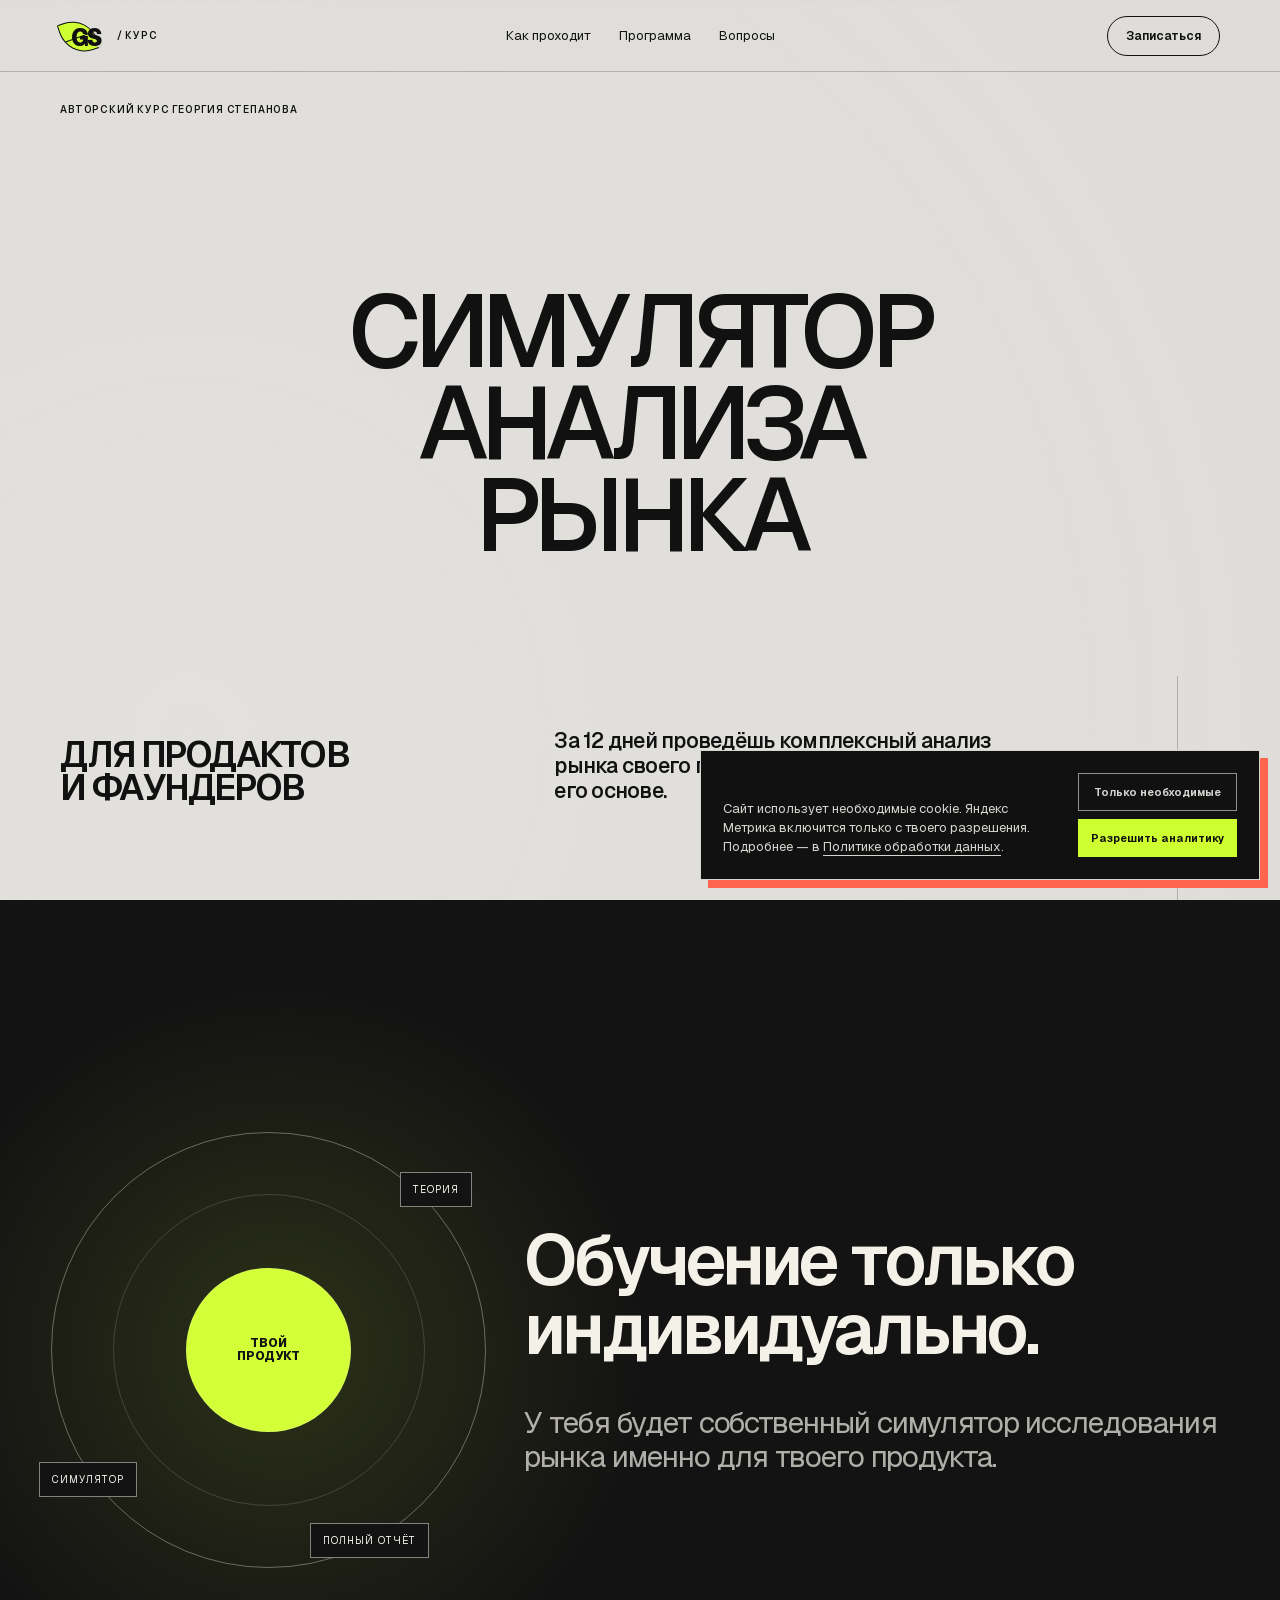
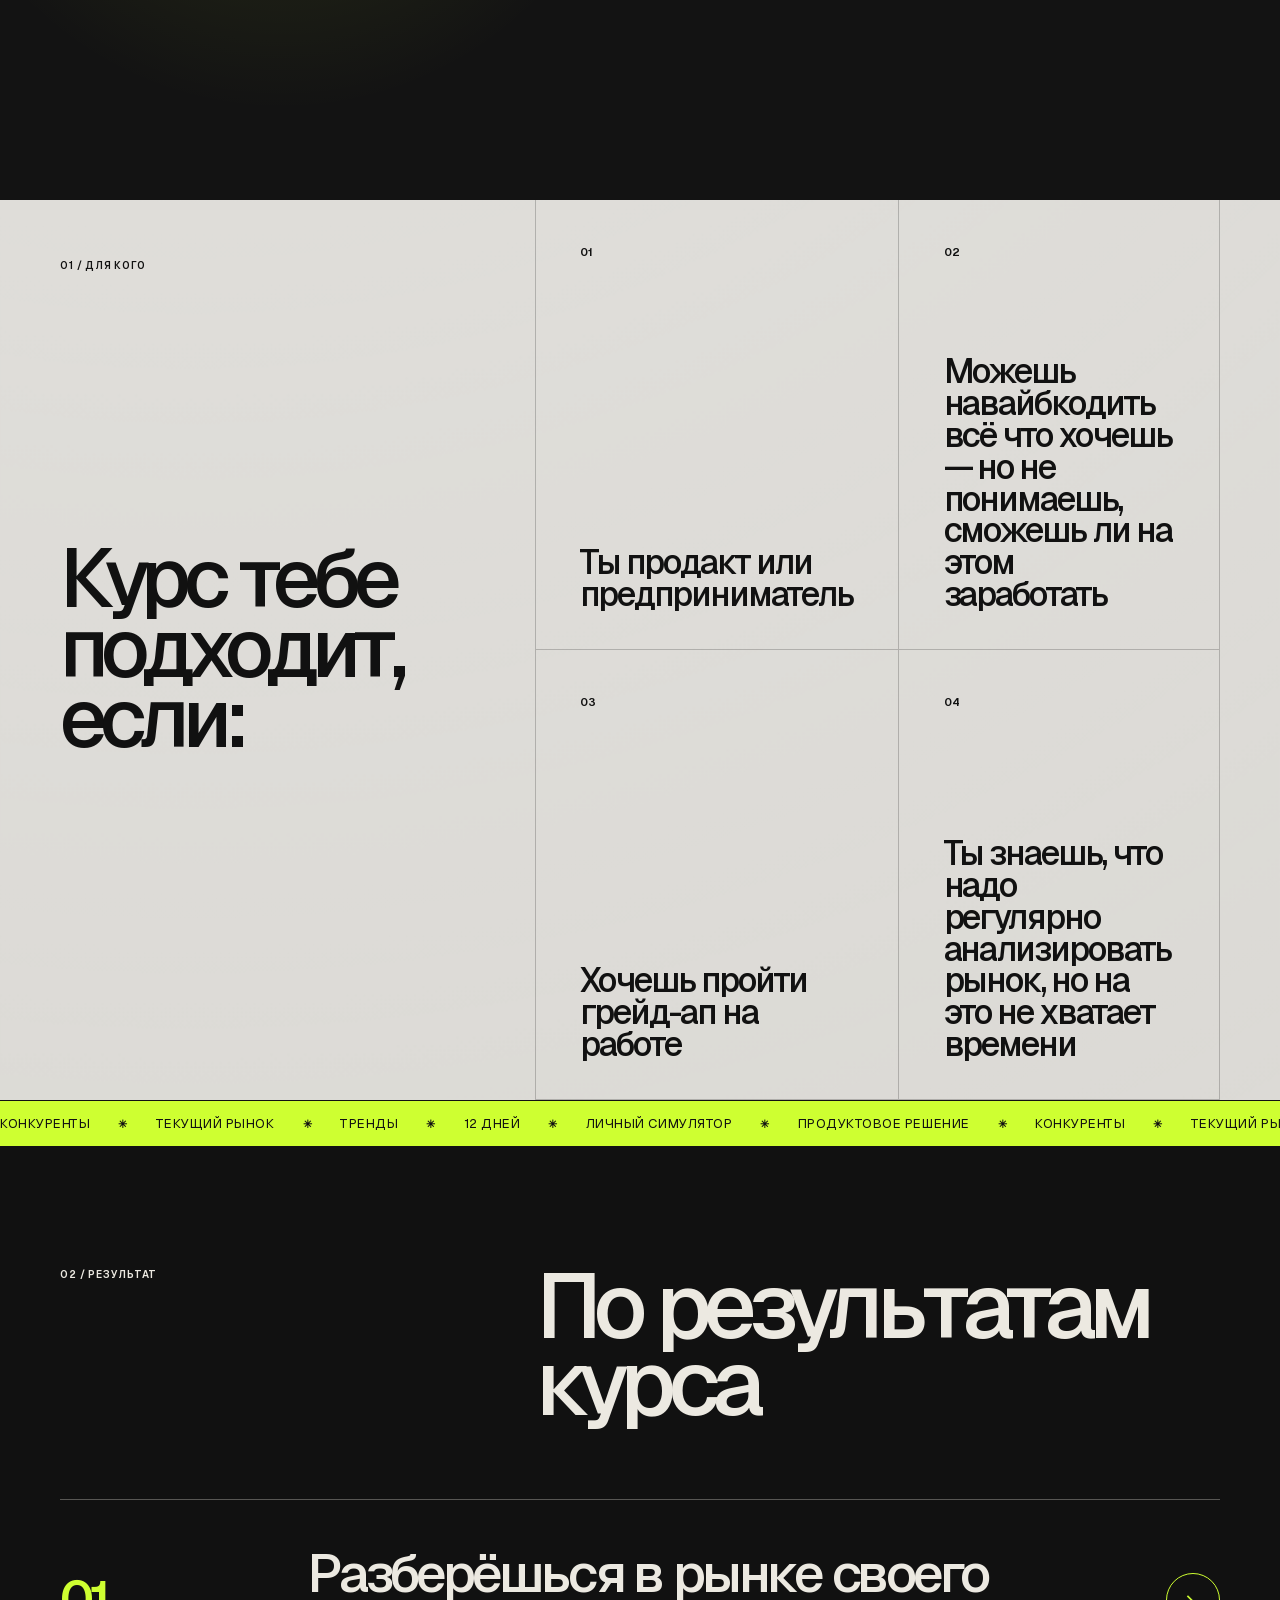
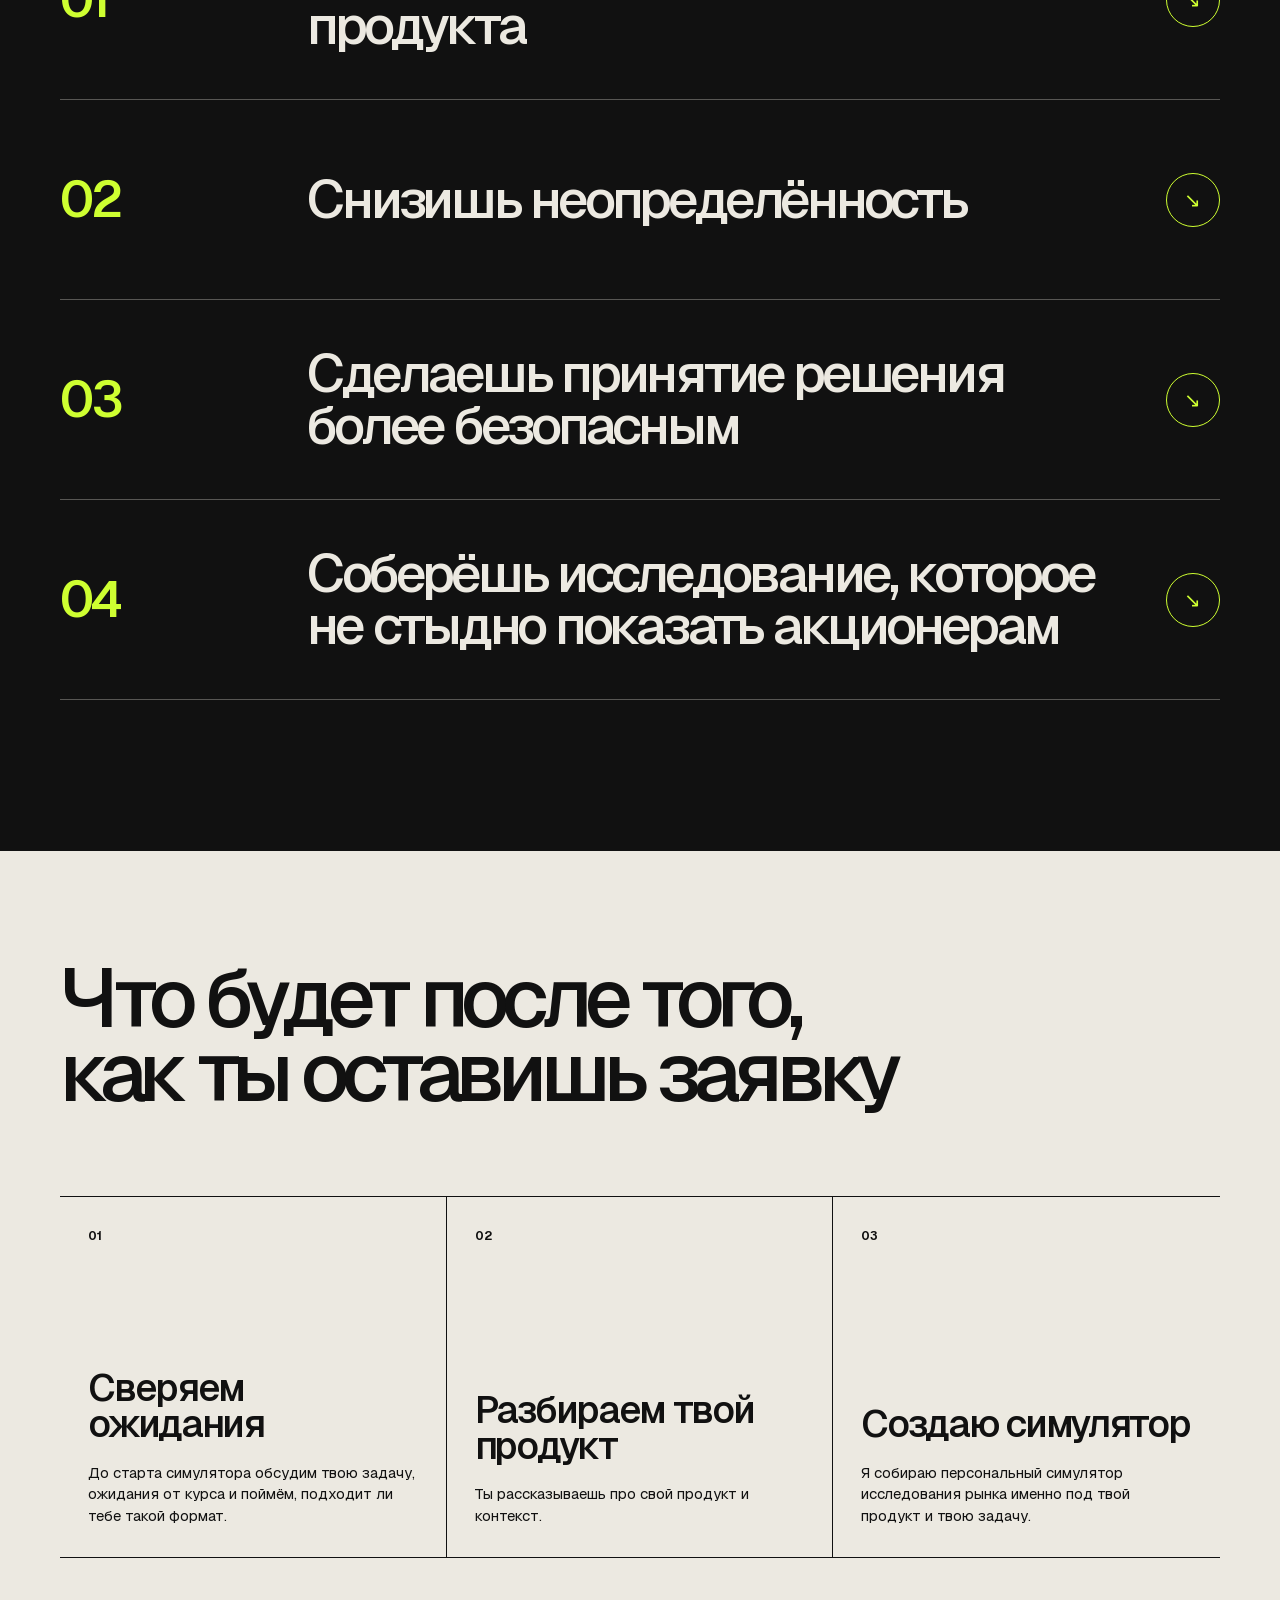
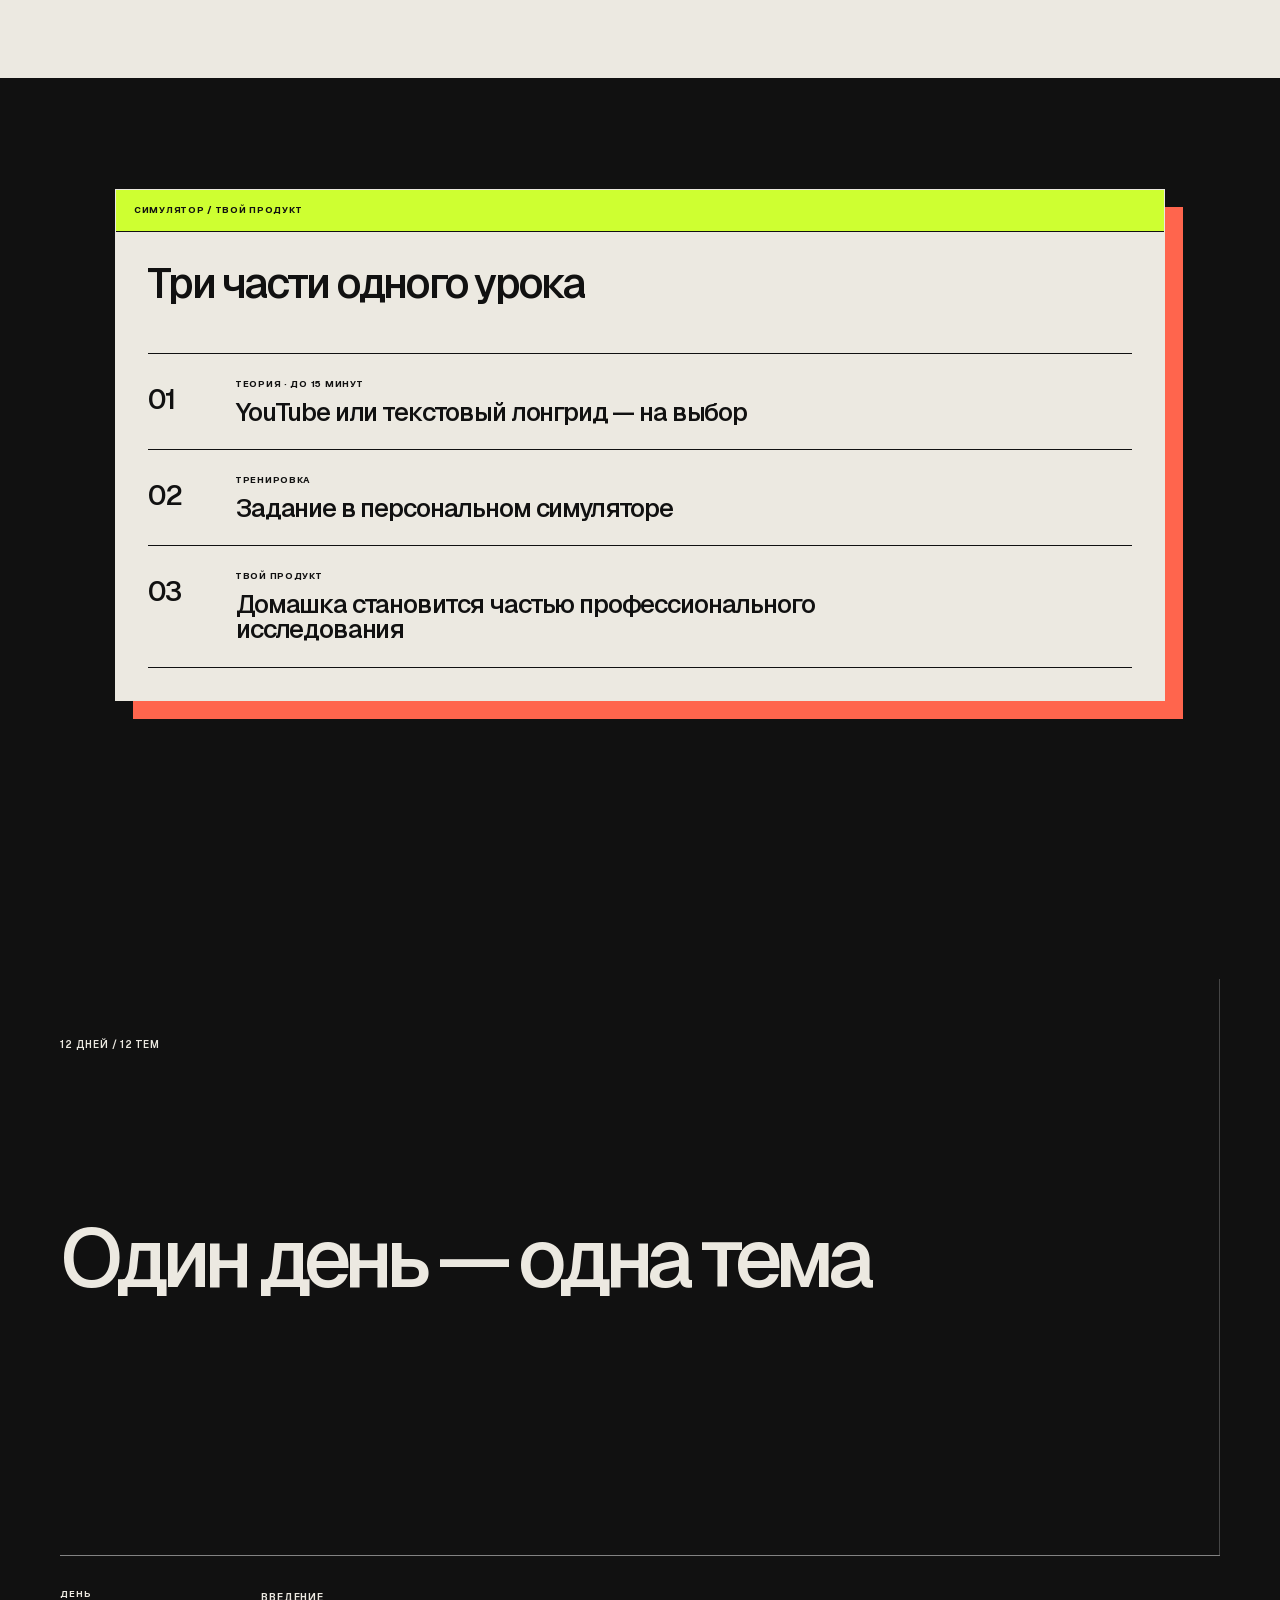
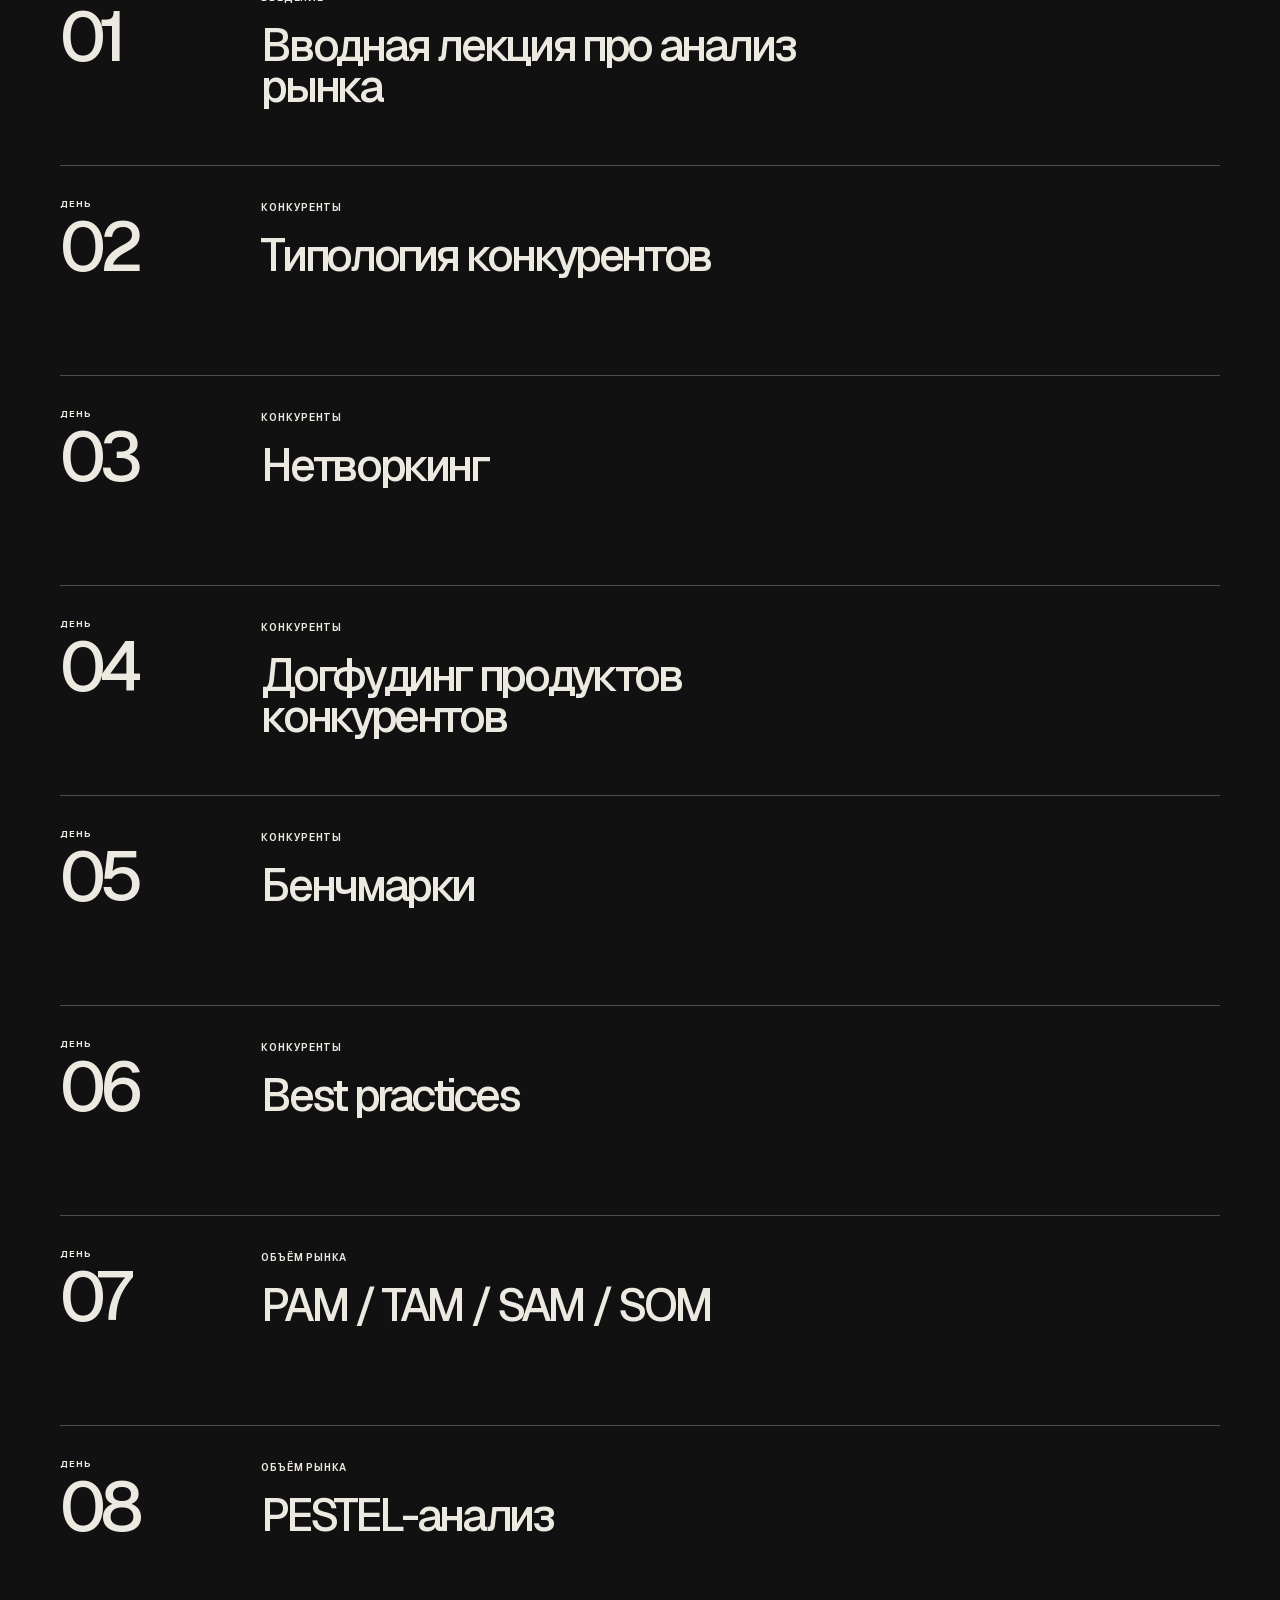
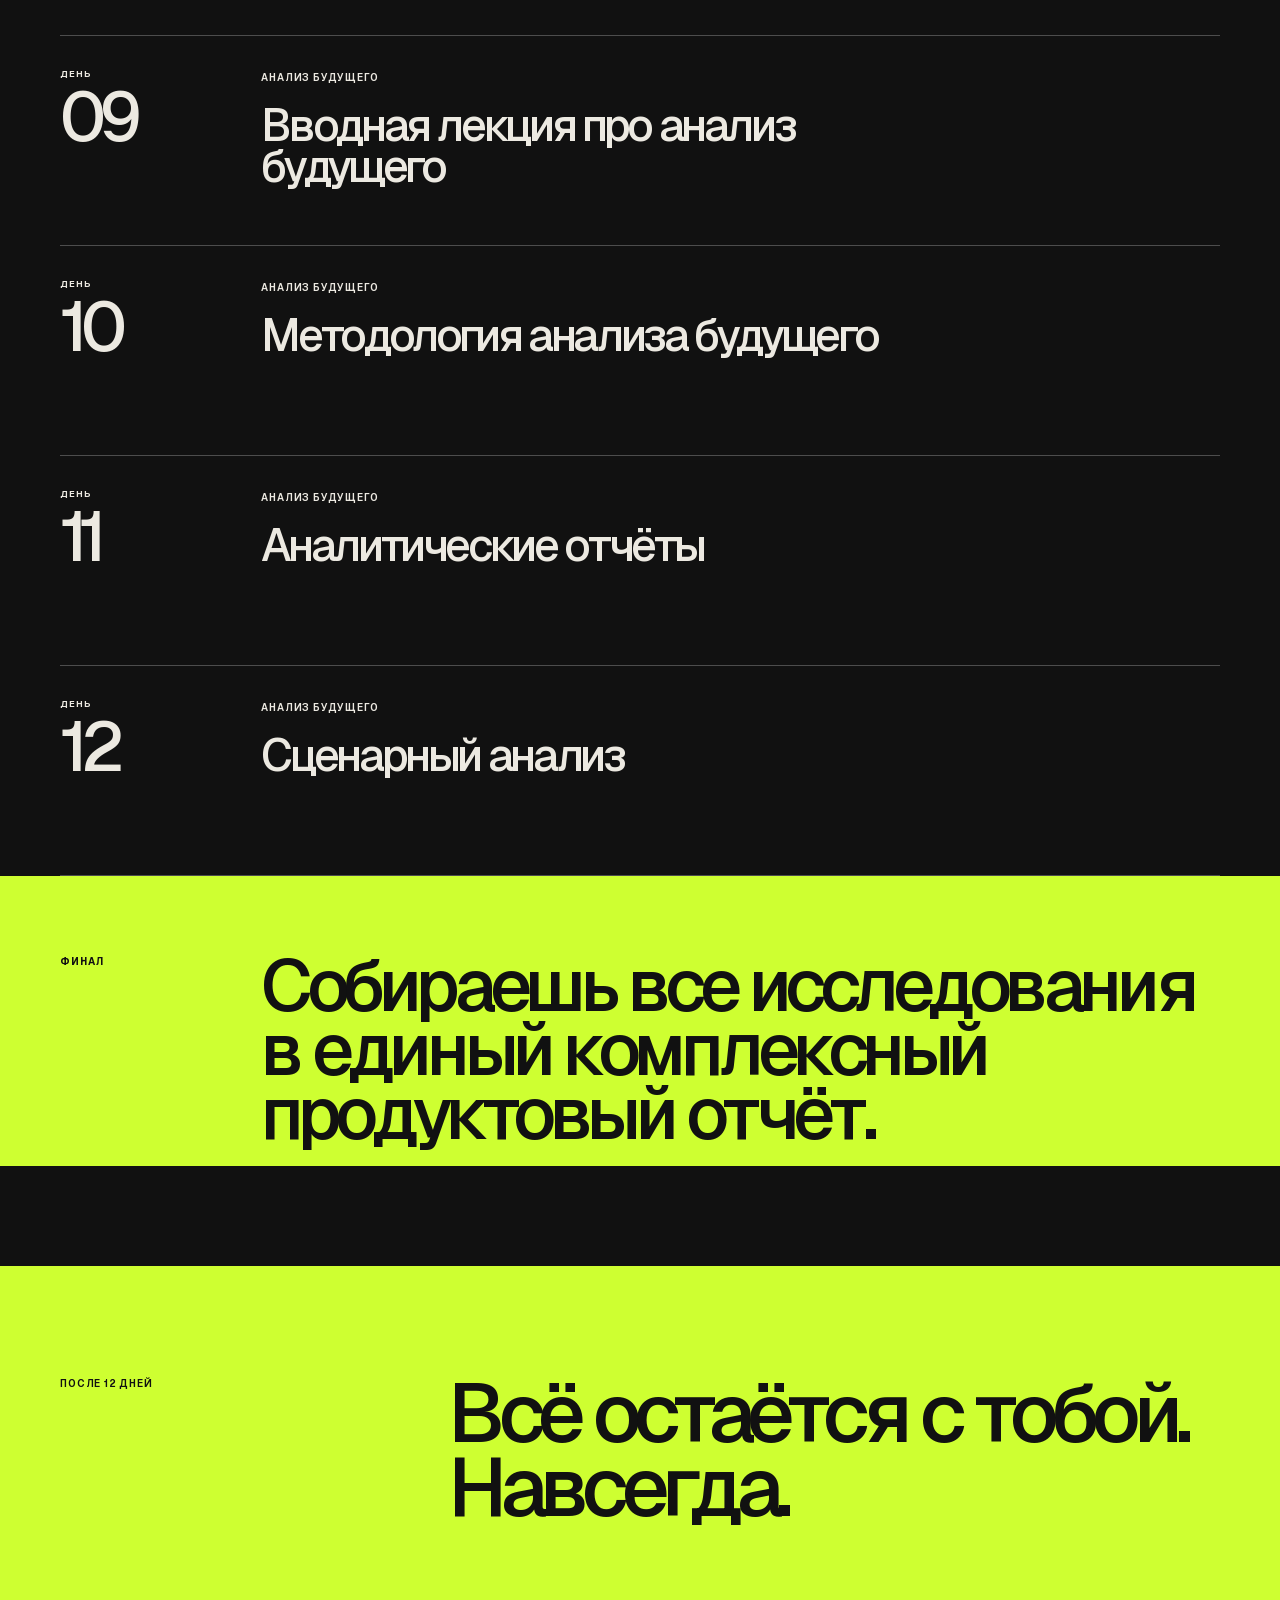
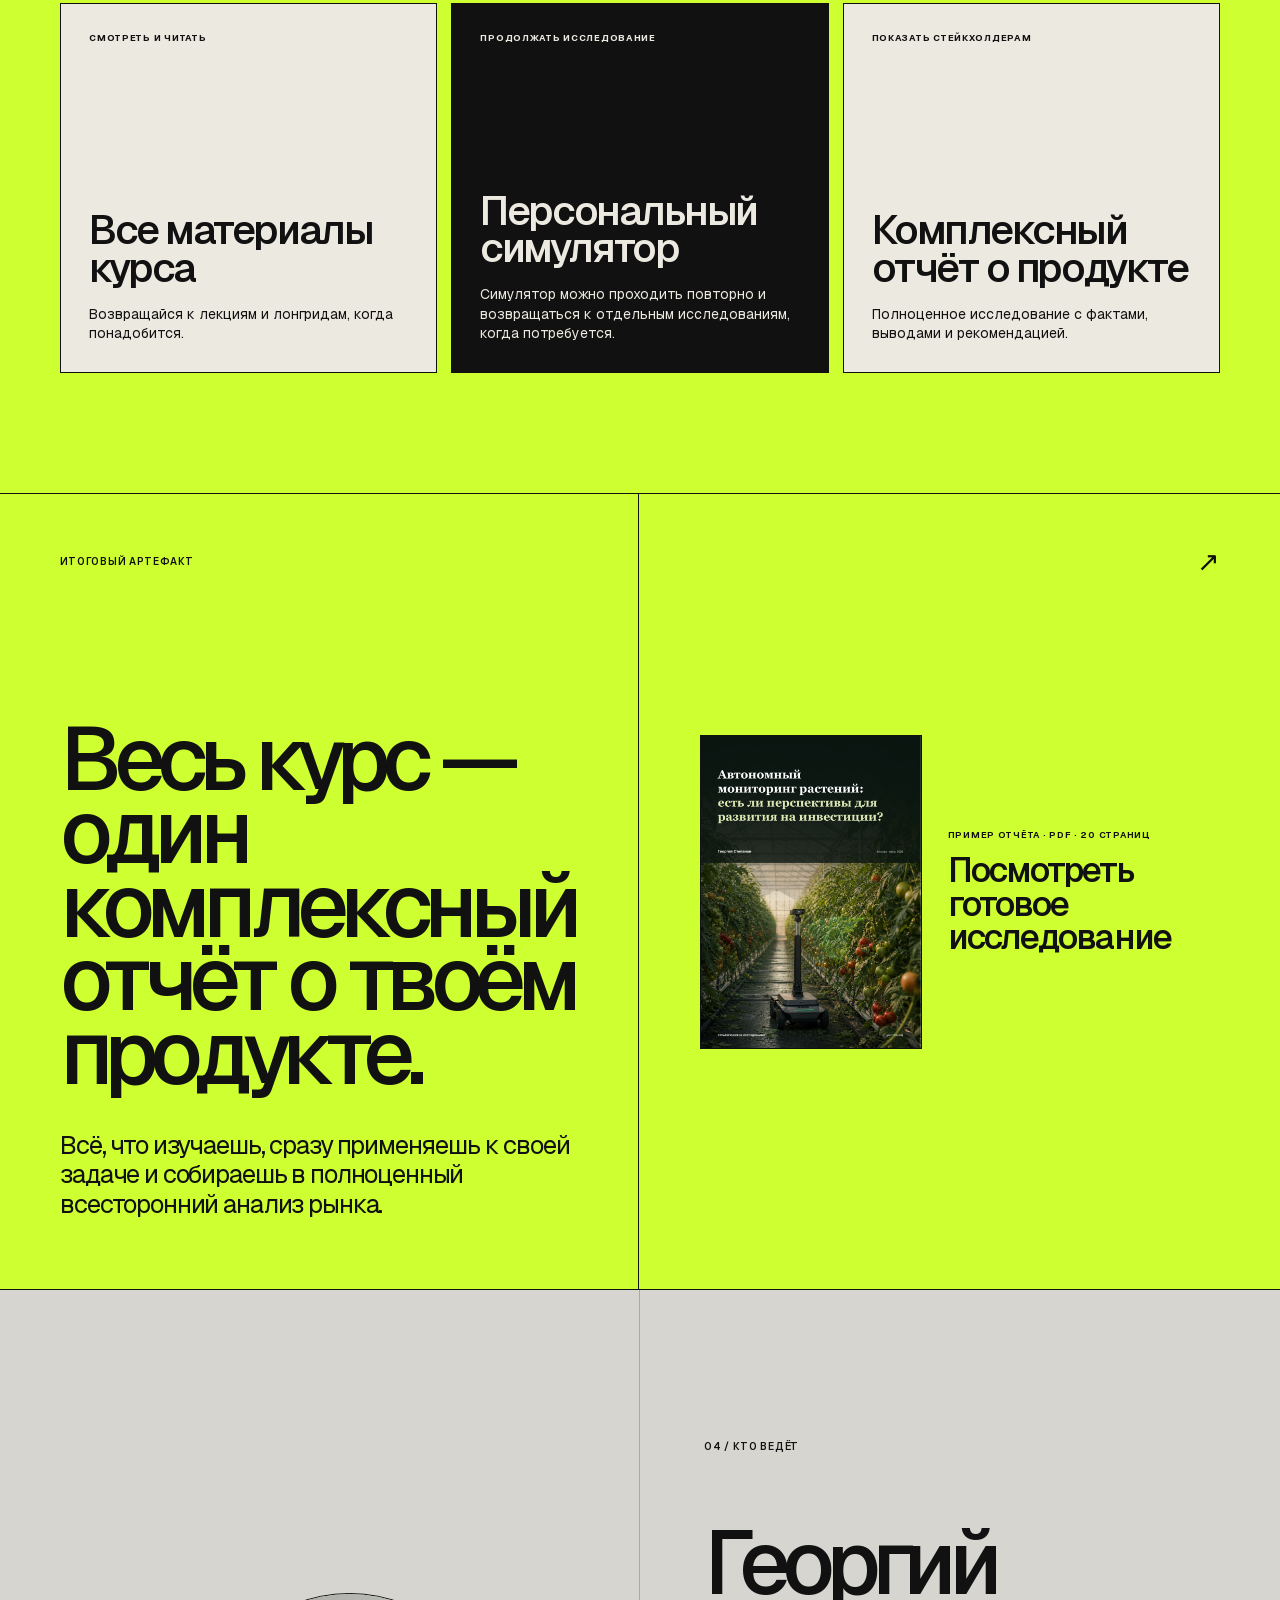
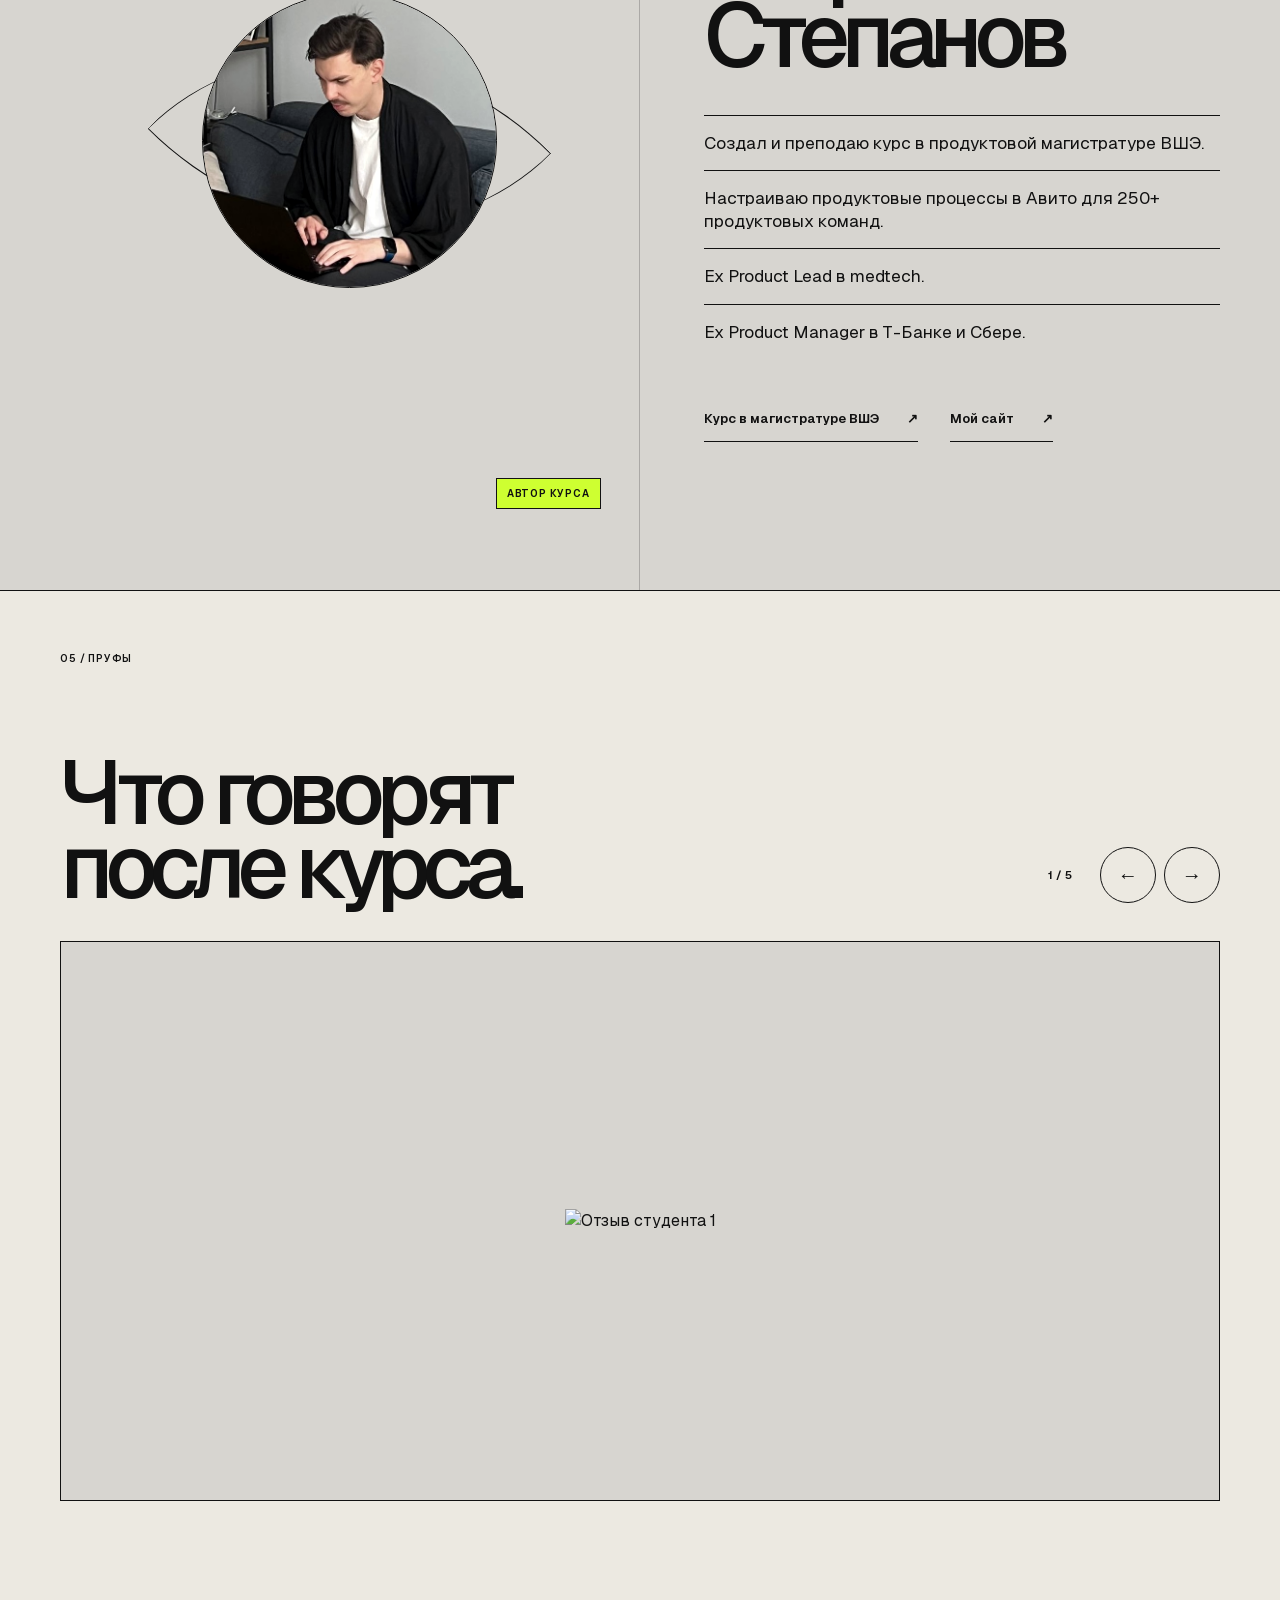
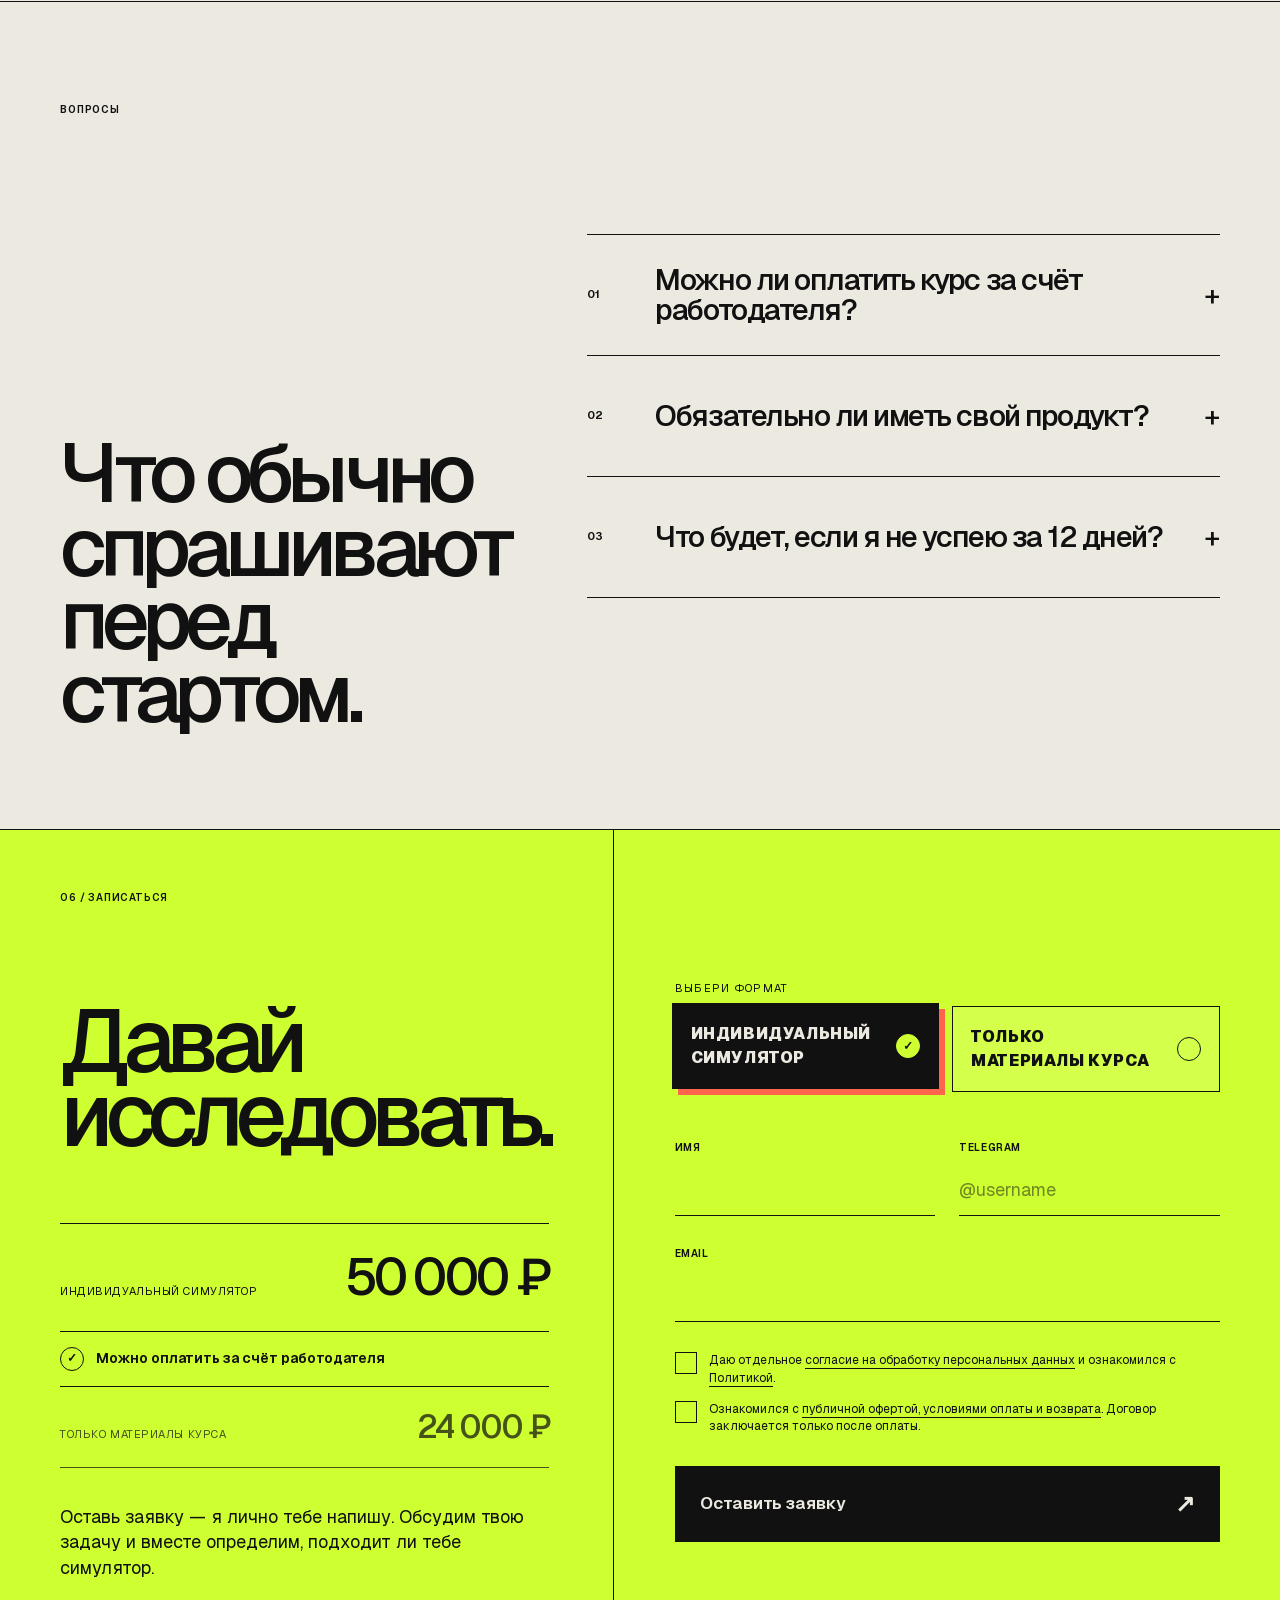
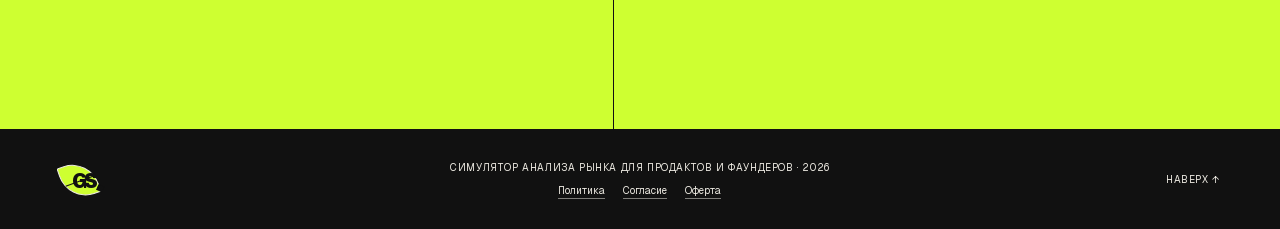
==== commit dfdf11d2: "Publish redesigned course outcomes" ====
--- a/course-lab/index.html
+++ b/course-lab/index.html
@@ -52,14 +52,14 @@
       name="twitter:image"
       content="https://georgestepanov.com/course-og.jpg"
     />
-    <script type="module" crossorigin src="/assets/courseLab-DeoGTGf1.js"></script>
-    <link rel="modulepreload" crossorigin href="/assets/globals-B9yEDOhP.js">
-    <link rel="modulepreload" crossorigin href="/assets/Analytics-FqCdiSBc.js">
-    <link rel="modulepreload" crossorigin href="/assets/page-D9nzgx7J.js">
-    <link rel="stylesheet" crossorigin href="/assets/globals-BWApLSZI.css">
-    <link rel="stylesheet" crossorigin href="/assets/page-DD8YScMw.css">
+    <script type="module" crossorigin src="/assets/courseLab-BQsw-hjq.js"></script>
+    <link rel="modulepreload" crossorigin href="/assets/globals-BEolxTgS.js">
+    <link rel="modulepreload" crossorigin href="/assets/Analytics-BkkxZ_oE.js">
+    <link rel="modulepreload" crossorigin href="/assets/page-Tj_FrKpc.js">
+    <link rel="stylesheet" crossorigin href="/assets/globals-D808sRRS.css">
+    <link rel="stylesheet" crossorigin href="/assets/page-C9b6eoK4.css">
   </head>
   <body>
-    <div id="root"><link rel="preload" as="image" href="/course-report-example-cover.jpg"/><link rel="preload" as="image" href="/georgiy.jpg?v=laptop-close"/><link rel="preload" as="image" href="https://georgywork.github.io/landingformycourse/assets/review-1.png"/><main class="course-page course-lab-version"><header class="course-header"><a class="course-brand" href="/" aria-label="На главный сайт" data-analytics-goal="navigation_click" data-analytics-location="course_header" data-analytics-destination="main"><span class="gs-leaf-mark course-brand-mark" aria-hidden="true"><span class="gs-leaf-mark__leaf"></span><span class="gs-leaf-mark__letters">GS</span></span><small>/ КУРС</small></a><nav aria-label="Навигация по курсу"><a href="#course-process">Как проходит</a><a href="#course-program">Программа</a><a href="#course-faq">Вопросы</a></nav><a class="course-header-cta" href="#course-enroll" data-analytics-goal="course_cta" data-analytics-location="course_header">Записаться</a></header><section class="course-hero" id="course-top"><div class="course-hero-kicker" data-course-reveal="true"><span>АВТОРСКИЙ КУРС ГЕОРГИЯ СТЕПАНОВА</span></div><div class="course-hero-title"><h1 data-course-reveal="true"><span>СИМУЛЯТОР</span><span>АНАЛИЗА</span><span>РЫНКА</span></h1></div><div class="course-hero-bottom" data-course-reveal="true"><p>Для продактов<br/>и фаундеров</p><div class="course-hero-summary"><div class="course-hero-copy"><p class="course-hero-lead">За 12 дней проведёшь комплексный анализ рынка своего продукта и примешь решение на его основе.</p></div><a href="#course-enroll" data-analytics-goal="course_cta" data-analytics-location="course_hero">Хочу на курс <span>↘</span></a></div></div></section><section class="course-personal-simulator"><div class="course-simulator-orbit" aria-hidden="true"><span class="course-simulator-product">ТВОЙ ПРОДУКТ</span><span class="course-simulator-signal signal-one">ТЕОРИЯ</span><span class="course-simulator-signal signal-two">СИМУЛЯТОР</span><span class="course-simulator-signal signal-three">ПОЛНЫЙ ОТЧЁТ</span></div><div class="course-personal-simulator-copy" data-course-reveal="true"><h2>Обучение только индивидуально.</h2><p class="course-personal-simulator-detail">У тебя будет собственный симулятор исследования рынка именно для твоего продукта.</p></div></section><section class="course-audience" id="course-audience"><div class="course-section-heading" data-course-reveal="true"><p>01 / ДЛЯ КОГО</p><h2>Курс тебе<br/>подходит, если:</h2></div><div class="course-audience-grid"><article data-course-reveal="true"><span>01</span><h3>Ты продакт или предприниматель</h3></article><article data-course-reveal="true"><span>02</span><h3>Можешь навайбкодить всё что хочешь — но не понимаешь, сможешь ли на этом заработать</h3></article><article data-course-reveal="true"><span>03</span><h3>Хочешь пройти грейд-ап на работе</h3></article><article data-course-reveal="true"><span>04</span><h3>Ты знаешь, что надо регулярно анализировать рынок, но на это не хватает времени</h3></article></div></section><div class="course-ticker" aria-hidden="true"><div class="course-ticker-track"><span>КОНКУРЕНТЫ<!-- --> <b>✳</b></span><span>ТЕКУЩИЙ РЫНОК<!-- --> <b>✳</b></span><span>ТРЕНДЫ<!-- --> <b>✳</b></span><span>12 ДНЕЙ<!-- --> <b>✳</b></span><span>ЛИЧНЫЙ СИМУЛЯТОР<!-- --> <b>✳</b></span><span>ПРОДУКТОВОЕ РЕШЕНИЕ<!-- --> <b>✳</b></span><span>КОНКУРЕНТЫ<!-- --> <b>✳</b></span><span>ТЕКУЩИЙ РЫНОК<!-- --> <b>✳</b></span><span>ТРЕНДЫ<!-- --> <b>✳</b></span><span>12 ДНЕЙ<!-- --> <b>✳</b></span><span>ЛИЧНЫЙ СИМУЛЯТОР<!-- --> <b>✳</b></span><span>ПРОДУКТОВОЕ РЕШЕНИЕ<!-- --> <b>✳</b></span></div></div><section class="course-audience" id="course-results"><div class="course-section-heading" data-course-reveal="true"><h2>По результатам курса</h2></div><div class="course-audience-grid"><article data-course-reveal="true"><span>01</span><h3>Разберёшься в рынке своего продукта</h3></article><article data-course-reveal="true"><span>02</span><h3>Снизишь неопределённость</h3></article><article data-course-reveal="true"><span>03</span><h3>Сделаешь принятие решения более безопасным</h3></article><article data-course-reveal="true"><span>04</span><h3>Соберёшь исследование, которое не стыдно показать акционерам</h3></article></div></section><section class="course-after-application" id="course-process"><div class="course-after-application-head" data-course-reveal="true"><h2>Что будет после того,<br/>как ты оставишь заявку</h2></div><div class="course-application-steps"><article data-course-reveal="true"><span>01</span><div><h3>Сверяем ожидания</h3><p>До старта симулятора обсудим твою задачу, ожидания от курса и поймём, подходит ли тебе такой формат.</p></div></article><article data-course-reveal="true"><span>02</span><div><h3>Разбираем твой продукт</h3><p>Ты рассказываешь про свой продукт и контекст.</p></div></article><article data-course-reveal="true"><span>03</span><div><h3>Создаю симулятор</h3><p>Я собираю персональный симулятор исследования рынка именно под твой продукт и твою задачу.</p></div></article></div></section><section class="course-lesson-anatomy"><div class="course-simulator-screen" data-course-reveal="true"><div class="course-simulator-screen-bar"><span>СИМУЛЯТОР / ТВОЙ ПРОДУКТ</span></div><div class="course-simulator-screen-body"><div class="course-simulator-screen-title"><strong>Три части одного урока</strong></div><ol><li><span>01</span><div><small>ТЕОРИЯ · ДО 15 МИНУТ</small><h3>YouTube или текстовый лонгрид — на выбор</h3></div></li><li><span>02</span><div><small>ТРЕНИРОВКА</small><h3>Задание в персональном симуляторе</h3></div></li><li><span>03</span><div><small>ТВОЙ ПРОДУКТ</small><h3>Домашка становится частью профессионального исследования</h3></div></li></ol></div></div></section><section class="course-program" id="course-program"><div class="course-section-heading light" data-course-reveal="true"><p>12 ДНЕЙ / 12 ТЕМ</p><h2>Один день — одна тема</h2></div><div class="course-module-list"><article class="course-module" data-course-reveal="true"><div class="course-module-index"><small>ДЕНЬ</small>01</div><div class="course-module-main"><p class="course-module-eyebrow">ВВЕДЕНИЕ</p><h3>Вводная лекция про анализ рынка</h3></div></article><article class="course-module" data-course-reveal="true"><div class="course-module-index"><small>ДЕНЬ</small>02</div><div class="course-module-main"><p class="course-module-eyebrow">КОНКУРЕНТЫ</p><h3>Типология конкурентов</h3></div></article><article class="course-module" data-course-reveal="true"><div class="course-module-index"><small>ДЕНЬ</small>03</div><div class="course-module-main"><p class="course-module-eyebrow">КОНКУРЕНТЫ</p><h3>Нетворкинг</h3></div></article><article class="course-module" data-course-reveal="true"><div class="course-module-index"><small>ДЕНЬ</small>04</div><div class="course-module-main"><p class="course-module-eyebrow">КОНКУРЕНТЫ</p><h3>Догфудинг продуктов конкурентов</h3></div></article><article class="course-module" data-course-reveal="true"><div class="course-module-index"><small>ДЕНЬ</small>05</div><div class="course-module-main"><p class="course-module-eyebrow">КОНКУРЕНТЫ</p><h3>Бенчмарки</h3></div></article><article class="course-module" data-course-reveal="true"><div class="course-module-index"><small>ДЕНЬ</small>06</div><div class="course-module-main"><p class="course-module-eyebrow">КОНКУРЕНТЫ</p><h3>Best practices</h3></div></article><article class="course-module" data-course-reveal="true"><div class="course-module-index"><small>ДЕНЬ</small>07</div><div class="course-module-main"><p class="course-module-eyebrow">ОБЪЁМ РЫНКА</p><h3>PAM / TAM / SAM / SOM</h3></div></article><article class="course-module" data-course-reveal="true"><div class="course-module-index"><small>ДЕНЬ</small>08</div><div class="course-module-main"><p class="course-module-eyebrow">ОБЪЁМ РЫНКА</p><h3>PESTEL-анализ</h3></div></article><article class="course-module" data-course-reveal="true"><div class="course-module-index"><small>ДЕНЬ</small>09</div><div class="course-module-main"><p class="course-module-eyebrow">АНАЛИЗ БУДУЩЕГО</p><h3>Вводная лекция про анализ будущего</h3></div></article><article class="course-module" data-course-reveal="true"><div class="course-module-index"><small>ДЕНЬ</small>10</div><div class="course-module-main"><p class="course-module-eyebrow">АНАЛИЗ БУДУЩЕГО</p><h3>Методология анализа будущего</h3></div></article><article class="course-module" data-course-reveal="true"><div class="course-module-index"><small>ДЕНЬ</small>11</div><div class="course-module-main"><p class="course-module-eyebrow">АНАЛИЗ БУДУЩЕГО</p><h3>Аналитические отчёты</h3></div></article><article class="course-module" data-course-reveal="true"><div class="course-module-index"><small>ДЕНЬ</small>12</div><div class="course-module-main"><p class="course-module-eyebrow">АНАЛИЗ БУДУЩЕГО</p><h3>Сценарный анализ</h3></div></article></div><div class="course-program-finale" data-course-reveal="true"><span>ФИНАЛ</span><h3>Собираешь все исследования в единый комплексный продуктовый отчёт.</h3></div></section><section class="course-forever"><div class="course-forever-head" data-course-reveal="true"><p>ПОСЛЕ 12 ДНЕЙ</p><h2>Всё остаётся с тобой. Навсегда.</h2></div><div class="course-forever-grid"><article data-course-reveal="true"><span>СМОТРЕТЬ И ЧИТАТЬ</span><h3>Все материалы курса</h3><p>Возвращайся к лекциям и лонгридам, когда понадобится.</p></article><article data-course-reveal="true"><span>ПРОДОЛЖАТЬ ИССЛЕДОВАНИЕ</span><h3>Персональный симулятор</h3><p>Симулятор можно проходить повторно и возвращаться к отдельным исследованиям, когда потребуется.</p></article><article data-course-reveal="true"><span>ПОКАЗАТЬ СТЕЙКХОЛДЕРАМ</span><h3>Комплексный отчёт о продукте</h3><p>Полноценное исследование с фактами, выводами и рекомендацией.</p></article></div></section><section class="course-method"><div class="course-method-copy" data-course-reveal="true"><p>ИТОГОВЫЙ АРТЕФАКТ</p><h2>Весь курс — один комплексный отчёт о твоём продукте.</h2><p class="course-method-lead">Всё, что изучаешь, сразу применяешь к своей задаче и собираешь в полноценный всесторонний анализ рынка.</p></div><div class="course-method-stats"><a class="course-report-example" href="/course-report-example.pdf" target="_blank" rel="noreferrer" data-analytics-goal="course_report_open" data-analytics-location="course_method"><img src="/course-report-example-cover.jpg" alt="Обложка примера отчёта об автономном мониторинге растений"/><span class="course-report-copy"><small>ПРИМЕР ОТЧЁТА · PDF · 20 СТРАНИЦ</small><b>Посмотреть готовое исследование</b></span><span class="course-report-arrow" aria-hidden="true">↗</span></a></div></section><section class="course-author" id="course-author"><div class="course-author-visual" data-course-reveal="true"><div class="course-author-eye"><img src="/georgiy.jpg?v=laptop-close" alt="Георгий Степанов"/></div><span>АВТОР КУРСА</span></div><div class="course-author-copy" data-course-reveal="true"><p>04 / КТО ВЕДЁТ</p><h2>Георгий<br/>Степанов</h2><ul><li>Создал и преподаю курс в продуктовой магистратуре ВШЭ.</li><li>Настраиваю продуктовые процессы в Авито для 250+ продуктовых команд.</li><li>Ex Product Lead в medtech.</li><li>Ex Product Manager в Т-Банке и Сбере.</li></ul><div class="course-author-links"><a href="https://www.hse.ru/ma/productmanagement/courses/1048929655.html" target="_blank" rel="noreferrer" data-analytics-goal="hse_open" data-analytics-location="course_author">Курс в магистратуре ВШЭ <span>↗</span></a><a href="https://georgestepanov.com">Мой сайт <span>↗</span></a></div></div></section><section class="course-reviews" id="course-reviews"><div class="course-reviews-head" data-course-reveal="true"><div><p>05 / ПРУФЫ</p><h2>Что говорят<br/>после курса.</h2></div><div class="course-review-controls"><span>1 / 5</span><button type="button" aria-label="Предыдущий отзыв">←</button><button type="button" aria-label="Следующий отзыв">→</button></div></div><div class="course-review-stage" data-course-reveal="true"><img src="https://georgywork.github.io/landingformycourse/assets/review-1.png" alt="Отзыв студента 1"/></div></section><section class="course-faq" id="course-faq"><div class="course-faq-head" data-course-reveal="true"><p>ВОПРОСЫ</p><h2>Что обычно спрашивают перед стартом.</h2></div><div class="course-faq-list"><details data-course-reveal="true"><summary><span>01</span><strong>Можно ли оплатить курс за счёт работодателя?</strong><b aria-hidden="true">+</b></summary><p>Да. Просто скажи об этом, когда мы будем обсуждать курс: подготовим всё необходимое для оплаты от компании.</p></details><details data-course-reveal="true"><summary><span>02</span><strong>Обязательно ли иметь свой продукт?</strong><b aria-hidden="true">+</b></summary><p>Желательно: симулятор создаётся под конкретный продукт. Если продукта пока нет, подойдёт идея, которую ты хочешь развивать и всесторонне проанализировать.</p></details><details data-course-reveal="true"><summary><span>03</span><strong>Что будет, если я не успею за 12 дней?</strong><b aria-hidden="true">+</b></summary><p>Ничего не пропадёт. Материалы курса и твой персональный симулятор останутся с тобой навсегда — к ним можно будет вернуться и завершить исследование в своём темпе.</p></details></div></section><section class="course-enroll" id="course-enroll"><div class="course-enroll-intro" data-course-reveal="true"><p>06 / ЗАПИСАТЬСЯ</p><h2>Давай<br/>исследовать.</h2><div class="course-prices"><div><span>Индивидуальный симулятор</span><strong>50 000 ₽</strong></div><p class="course-employer-payment">Можно оплатить за счёт работодателя</p><div class="course-materials-only"><span>Только материалы курса</span><strong>24 000 ₽</strong></div></div><p class="course-enroll-note">Оставь заявку — я лично тебе напишу. Обсудим твою задачу и вместе определим, подходит ли тебе симулятор.</p></div><form class="course-form course-lab-form" accept-charset="UTF-8" data-course-reveal="true" action="https://georgiy-stepanov-product.georgywork0.chatgpt.site/api/course-leads" method="post"><input type="hidden" readOnly="" name="lead_id" value=""/><input type="hidden" readOnly="" name="utm_source" value=""/><input type="hidden" readOnly="" name="utm_medium" value=""/><input type="hidden" readOnly="" name="utm_campaign" value=""/><input type="hidden" readOnly="" name="utm_content" value=""/><input type="hidden" readOnly="" name="utm_term" value=""/><input type="hidden" readOnly="" name="yclid" value=""/><input type="hidden" readOnly="" name="metrika_client_id" value=""/><input type="hidden" readOnly="" name="landing_url" value=""/><input type="hidden" readOnly="" name="referrer" value=""/><input type="hidden" readOnly="" name="experience" value=""/><input type="hidden" readOnly="" name="goals" value=""/><input type="hidden" readOnly="" name="legal_version" value="2026-08-07"/><fieldset class="course-tariff-choice"><legend>Выбери формат</legend><label><input type="radio" required="" name="tariff" checked="" value="Индивидуальный симулятор — 50 000 ₽"/><span><b>Индивидуальный симулятор</b></span></label><label><input type="radio" required="" name="tariff" value="Только материалы курса — 24 000 ₽"/><span><b>Только материалы курса</b></span></label></fieldset><label><span>Имя</span><input type="text" autoComplete="name" required="" name="name"/></label><label><span>Telegram</span><input type="text" placeholder="@username" autoComplete="off" required="" name="telegram"/></label><label class="course-field-full"><span>Email</span><input type="email" autoComplete="email" required="" name="email"/></label><div class="course-consents course-field-full"><label><input type="checkbox" required="" name="personal_data_consent" value="accepted"/><span aria-hidden="true"></span><small>Даю отдельное <!-- --> <a href="/legal/consent/" target="_blank">согласие на обработку персональных данных</a> <!-- -->и ознакомился с <!-- --> <a href="/legal/privacy/" target="_blank">Политикой</a>.</small></label><label><input type="checkbox" required="" name="offer_acknowledged" value="accepted"/><span aria-hidden="true"></span><small>Ознакомился с <!-- --> <a href="/legal/offer/" target="_blank">публичной офертой, условиями оплаты и возврата</a>. Договор заключается только после оплаты.</small></label></div><button type="submit">Оставить заявку<span>↗</span></button><p class="course-form-status idle" role="status" aria-live="polite"></p></form></section><footer class="course-footer"><a href="/" class="course-brand"><span class="gs-leaf-mark gs-leaf-mark--inverse course-footer-mark" aria-hidden="true"><span class="gs-leaf-mark__leaf"></span><span class="gs-leaf-mark__letters">GS</span></span></a><div class="course-footer-legal"><p>Симулятор анализа рынка для продактов и фаундеров · 2026</p><nav aria-label="Юридические документы"><a href="/legal/privacy/">Политика</a><a href="/legal/consent/">Согласие</a><a href="/legal/offer/">Оферта</a></nav></div><a href="#course-top">Наверх ↑</a></footer></main></div>
+    <div id="root"><link rel="preload" as="image" href="/course-report-example-cover.jpg"/><link rel="preload" as="image" href="/georgiy.jpg?v=laptop-close"/><link rel="preload" as="image" href="https://georgywork.github.io/landingformycourse/assets/review-1.png"/><main class="course-page course-lab-version"><header class="course-header"><a class="course-brand" href="/" aria-label="На главный сайт" data-analytics-goal="navigation_click" data-analytics-location="course_header" data-analytics-destination="main"><span class="gs-leaf-mark course-brand-mark" aria-hidden="true"><span class="gs-leaf-mark__leaf"></span><span class="gs-leaf-mark__letters">GS</span></span><small>/ КУРС</small></a><nav aria-label="Навигация по курсу"><a href="#course-process">Как проходит</a><a href="#course-program">Программа</a><a href="#course-faq">Вопросы</a></nav><a class="course-header-cta" href="#course-enroll" data-analytics-goal="course_cta" data-analytics-location="course_header">Записаться</a></header><section class="course-hero" id="course-top"><div class="course-hero-kicker" data-course-reveal="true"><span>АВТОРСКИЙ КУРС ГЕОРГИЯ СТЕПАНОВА</span></div><div class="course-hero-title"><h1 data-course-reveal="true"><span>СИМУЛЯТОР</span><span>АНАЛИЗА</span><span>РЫНКА</span></h1></div><div class="course-hero-bottom" data-course-reveal="true"><p>Для продактов<br/>и фаундеров</p><div class="course-hero-summary"><div class="course-hero-copy"><p class="course-hero-lead">За 12 дней проведёшь комплексный анализ рынка своего продукта и примешь решение на его основе.</p></div><a href="#course-enroll" data-analytics-goal="course_cta" data-analytics-location="course_hero">Хочу на курс <span>↘</span></a></div></div></section><section class="course-personal-simulator"><div class="course-simulator-orbit" aria-hidden="true"><span class="course-simulator-product">ТВОЙ ПРОДУКТ</span><span class="course-simulator-signal signal-one">ТЕОРИЯ</span><span class="course-simulator-signal signal-two">СИМУЛЯТОР</span><span class="course-simulator-signal signal-three">ПОЛНЫЙ ОТЧЁТ</span></div><div class="course-personal-simulator-copy" data-course-reveal="true"><h2>Обучение только индивидуально.</h2><p class="course-personal-simulator-detail">У тебя будет собственный симулятор исследования рынка именно для твоего продукта.</p></div></section><section class="course-audience" id="course-audience"><div class="course-section-heading" data-course-reveal="true"><p>01 / ДЛЯ КОГО</p><h2>Курс тебе<br/>подходит, если:</h2></div><div class="course-audience-grid"><article data-course-reveal="true"><span>01</span><h3>Ты продакт или предприниматель</h3></article><article data-course-reveal="true"><span>02</span><h3>Можешь навайбкодить всё что хочешь — но не понимаешь, сможешь ли на этом заработать</h3></article><article data-course-reveal="true"><span>03</span><h3>Хочешь пройти грейд-ап на работе</h3></article><article data-course-reveal="true"><span>04</span><h3>Ты знаешь, что надо регулярно анализировать рынок, но на это не хватает времени</h3></article></div></section><div class="course-ticker" aria-hidden="true"><div class="course-ticker-track"><span>КОНКУРЕНТЫ<!-- --> <b>✳</b></span><span>ТЕКУЩИЙ РЫНОК<!-- --> <b>✳</b></span><span>ТРЕНДЫ<!-- --> <b>✳</b></span><span>12 ДНЕЙ<!-- --> <b>✳</b></span><span>ЛИЧНЫЙ СИМУЛЯТОР<!-- --> <b>✳</b></span><span>ПРОДУКТОВОЕ РЕШЕНИЕ<!-- --> <b>✳</b></span><span>КОНКУРЕНТЫ<!-- --> <b>✳</b></span><span>ТЕКУЩИЙ РЫНОК<!-- --> <b>✳</b></span><span>ТРЕНДЫ<!-- --> <b>✳</b></span><span>12 ДНЕЙ<!-- --> <b>✳</b></span><span>ЛИЧНЫЙ СИМУЛЯТОР<!-- --> <b>✳</b></span><span>ПРОДУКТОВОЕ РЕШЕНИЕ<!-- --> <b>✳</b></span></div></div><section class="course-results" id="course-results"><div class="course-results-heading" data-course-reveal="true"><p>02 / РЕЗУЛЬТАТ</p><h2>По результатам курса</h2></div><ol class="course-results-list"><li data-course-reveal="true"><span class="course-results-index">01</span><h3>Разберёшься в рынке своего продукта</h3><span class="course-results-mark" aria-hidden="true">↘</span></li><li data-course-reveal="true"><span class="course-results-index">02</span><h3>Снизишь неопределённость</h3><span class="course-results-mark" aria-hidden="true">↘</span></li><li data-course-reveal="true"><span class="course-results-index">03</span><h3>Сделаешь принятие решения более безопасным</h3><span class="course-results-mark" aria-hidden="true">↘</span></li><li data-course-reveal="true"><span class="course-results-index">04</span><h3>Соберёшь исследование, которое не стыдно показать акционерам</h3><span class="course-results-mark" aria-hidden="true">↘</span></li></ol></section><section class="course-after-application" id="course-process"><div class="course-after-application-head" data-course-reveal="true"><h2>Что будет после того,<br/>как ты оставишь заявку</h2></div><div class="course-application-steps"><article data-course-reveal="true"><span>01</span><div><h3>Сверяем ожидания</h3><p>До старта симулятора обсудим твою задачу, ожидания от курса и поймём, подходит ли тебе такой формат.</p></div></article><article data-course-reveal="true"><span>02</span><div><h3>Разбираем твой продукт</h3><p>Ты рассказываешь про свой продукт и контекст.</p></div></article><article data-course-reveal="true"><span>03</span><div><h3>Создаю симулятор</h3><p>Я собираю персональный симулятор исследования рынка именно под твой продукт и твою задачу.</p></div></article></div></section><section class="course-lesson-anatomy"><div class="course-simulator-screen" data-course-reveal="true"><div class="course-simulator-screen-bar"><span>СИМУЛЯТОР / ТВОЙ ПРОДУКТ</span></div><div class="course-simulator-screen-body"><div class="course-simulator-screen-title"><strong>Три части одного урока</strong></div><ol><li><span>01</span><div><small>ТЕОРИЯ · ДО 15 МИНУТ</small><h3>YouTube или текстовый лонгрид — на выбор</h3></div></li><li><span>02</span><div><small>ТРЕНИРОВКА</small><h3>Задание в персональном симуляторе</h3></div></li><li><span>03</span><div><small>ТВОЙ ПРОДУКТ</small><h3>Домашка становится частью профессионального исследования</h3></div></li></ol></div></div></section><section class="course-program" id="course-program"><div class="course-section-heading light" data-course-reveal="true"><p>12 ДНЕЙ / 12 ТЕМ</p><h2>Один день — одна тема</h2></div><div class="course-module-list"><article class="course-module" data-course-reveal="true"><div class="course-module-index"><small>ДЕНЬ</small>01</div><div class="course-module-main"><p class="course-module-eyebrow">ВВЕДЕНИЕ</p><h3>Вводная лекция про анализ рынка</h3></div></article><article class="course-module" data-course-reveal="true"><div class="course-module-index"><small>ДЕНЬ</small>02</div><div class="course-module-main"><p class="course-module-eyebrow">КОНКУРЕНТЫ</p><h3>Типология конкурентов</h3></div></article><article class="course-module" data-course-reveal="true"><div class="course-module-index"><small>ДЕНЬ</small>03</div><div class="course-module-main"><p class="course-module-eyebrow">КОНКУРЕНТЫ</p><h3>Нетворкинг</h3></div></article><article class="course-module" data-course-reveal="true"><div class="course-module-index"><small>ДЕНЬ</small>04</div><div class="course-module-main"><p class="course-module-eyebrow">КОНКУРЕНТЫ</p><h3>Догфудинг продуктов конкурентов</h3></div></article><article class="course-module" data-course-reveal="true"><div class="course-module-index"><small>ДЕНЬ</small>05</div><div class="course-module-main"><p class="course-module-eyebrow">КОНКУРЕНТЫ</p><h3>Бенчмарки</h3></div></article><article class="course-module" data-course-reveal="true"><div class="course-module-index"><small>ДЕНЬ</small>06</div><div class="course-module-main"><p class="course-module-eyebrow">КОНКУРЕНТЫ</p><h3>Best practices</h3></div></article><article class="course-module" data-course-reveal="true"><div class="course-module-index"><small>ДЕНЬ</small>07</div><div class="course-module-main"><p class="course-module-eyebrow">ОБЪЁМ РЫНКА</p><h3>PAM / TAM / SAM / SOM</h3></div></article><article class="course-module" data-course-reveal="true"><div class="course-module-index"><small>ДЕНЬ</small>08</div><div class="course-module-main"><p class="course-module-eyebrow">ОБЪЁМ РЫНКА</p><h3>PESTEL-анализ</h3></div></article><article class="course-module" data-course-reveal="true"><div class="course-module-index"><small>ДЕНЬ</small>09</div><div class="course-module-main"><p class="course-module-eyebrow">АНАЛИЗ БУДУЩЕГО</p><h3>Вводная лекция про анализ будущего</h3></div></article><article class="course-module" data-course-reveal="true"><div class="course-module-index"><small>ДЕНЬ</small>10</div><div class="course-module-main"><p class="course-module-eyebrow">АНАЛИЗ БУДУЩЕГО</p><h3>Методология анализа будущего</h3></div></article><article class="course-module" data-course-reveal="true"><div class="course-module-index"><small>ДЕНЬ</small>11</div><div class="course-module-main"><p class="course-module-eyebrow">АНАЛИЗ БУДУЩЕГО</p><h3>Аналитические отчёты</h3></div></article><article class="course-module" data-course-reveal="true"><div class="course-module-index"><small>ДЕНЬ</small>12</div><div class="course-module-main"><p class="course-module-eyebrow">АНАЛИЗ БУДУЩЕГО</p><h3>Сценарный анализ</h3></div></article></div><div class="course-program-finale" data-course-reveal="true"><span>ФИНАЛ</span><h3>Собираешь все исследования в единый комплексный продуктовый отчёт.</h3></div></section><section class="course-forever"><div class="course-forever-head" data-course-reveal="true"><p>ПОСЛЕ 12 ДНЕЙ</p><h2>Всё остаётся с тобой. Навсегда.</h2></div><div class="course-forever-grid"><article data-course-reveal="true"><span>СМОТРЕТЬ И ЧИТАТЬ</span><h3>Все материалы курса</h3><p>Возвращайся к лекциям и лонгридам, когда понадобится.</p></article><article data-course-reveal="true"><span>ПРОДОЛЖАТЬ ИССЛЕДОВАНИЕ</span><h3>Персональный симулятор</h3><p>Симулятор можно проходить повторно и возвращаться к отдельным исследованиям, когда потребуется.</p></article><article data-course-reveal="true"><span>ПОКАЗАТЬ СТЕЙКХОЛДЕРАМ</span><h3>Комплексный отчёт о продукте</h3><p>Полноценное исследование с фактами, выводами и рекомендацией.</p></article></div></section><section class="course-method"><div class="course-method-copy" data-course-reveal="true"><p>ИТОГОВЫЙ АРТЕФАКТ</p><h2>Весь курс — один комплексный отчёт о твоём продукте.</h2><p class="course-method-lead">Всё, что изучаешь, сразу применяешь к своей задаче и собираешь в полноценный всесторонний анализ рынка.</p></div><div class="course-method-stats"><a class="course-report-example" href="/course-report-example.pdf" target="_blank" rel="noreferrer" data-analytics-goal="course_report_open" data-analytics-location="course_method"><img src="/course-report-example-cover.jpg" alt="Обложка примера отчёта об автономном мониторинге растений"/><span class="course-report-copy"><small>ПРИМЕР ОТЧЁТА · PDF · 20 СТРАНИЦ</small><b>Посмотреть готовое исследование</b></span><span class="course-report-arrow" aria-hidden="true">↗</span></a></div></section><section class="course-author" id="course-author"><div class="course-author-visual" data-course-reveal="true"><div class="course-author-eye"><img src="/georgiy.jpg?v=laptop-close" alt="Георгий Степанов"/></div><span>АВТОР КУРСА</span></div><div class="course-author-copy" data-course-reveal="true"><p>04 / КТО ВЕДЁТ</p><h2>Георгий<br/>Степанов</h2><ul><li>Создал и преподаю курс в продуктовой магистратуре ВШЭ.</li><li>Настраиваю продуктовые процессы в Авито для 250+ продуктовых команд.</li><li>Ex Product Lead в medtech.</li><li>Ex Product Manager в Т-Банке и Сбере.</li></ul><div class="course-author-links"><a href="https://www.hse.ru/ma/productmanagement/courses/1048929655.html" target="_blank" rel="noreferrer" data-analytics-goal="hse_open" data-analytics-location="course_author">Курс в магистратуре ВШЭ <span>↗</span></a><a href="https://georgestepanov.com">Мой сайт <span>↗</span></a></div></div></section><section class="course-reviews" id="course-reviews"><div class="course-reviews-head" data-course-reveal="true"><div><p>05 / ПРУФЫ</p><h2>Что говорят<br/>после курса.</h2></div><div class="course-review-controls"><span>1 / 5</span><button type="button" aria-label="Предыдущий отзыв">←</button><button type="button" aria-label="Следующий отзыв">→</button></div></div><div class="course-review-stage" data-course-reveal="true"><img src="https://georgywork.github.io/landingformycourse/assets/review-1.png" alt="Отзыв студента 1"/></div></section><section class="course-faq" id="course-faq"><div class="course-faq-head" data-course-reveal="true"><p>ВОПРОСЫ</p><h2>Что обычно спрашивают перед стартом.</h2></div><div class="course-faq-list"><details data-course-reveal="true"><summary><span>01</span><strong>Можно ли оплатить курс за счёт работодателя?</strong><b aria-hidden="true">+</b></summary><p>Да. Просто скажи об этом, когда мы будем обсуждать курс: подготовим всё необходимое для оплаты от компании.</p></details><details data-course-reveal="true"><summary><span>02</span><strong>Обязательно ли иметь свой продукт?</strong><b aria-hidden="true">+</b></summary><p>Желательно: симулятор создаётся под конкретный продукт. Если продукта пока нет, подойдёт идея, которую ты хочешь развивать и всесторонне проанализировать.</p></details><details data-course-reveal="true"><summary><span>03</span><strong>Что будет, если я не успею за 12 дней?</strong><b aria-hidden="true">+</b></summary><p>Ничего не пропадёт. Материалы курса и твой персональный симулятор останутся с тобой навсегда — к ним можно будет вернуться и завершить исследование в своём темпе.</p></details></div></section><section class="course-enroll" id="course-enroll"><div class="course-enroll-intro" data-course-reveal="true"><p>06 / ЗАПИСАТЬСЯ</p><h2>Давай<br/>исследовать.</h2><div class="course-prices"><div><span>Индивидуальный симулятор</span><strong>50 000 ₽</strong></div><p class="course-employer-payment">Можно оплатить за счёт работодателя</p><div class="course-materials-only"><span>Только материалы курса</span><strong>24 000 ₽</strong></div></div><p class="course-enroll-note">Оставь заявку — я лично тебе напишу. Обсудим твою задачу и вместе определим, подходит ли тебе симулятор.</p></div><form class="course-form course-lab-form" accept-charset="UTF-8" data-course-reveal="true" action="https://georgiy-stepanov-product.georgywork0.chatgpt.site/api/course-leads" method="post"><input type="hidden" readOnly="" name="lead_id" value=""/><input type="hidden" readOnly="" name="utm_source" value=""/><input type="hidden" readOnly="" name="utm_medium" value=""/><input type="hidden" readOnly="" name="utm_campaign" value=""/><input type="hidden" readOnly="" name="utm_content" value=""/><input type="hidden" readOnly="" name="utm_term" value=""/><input type="hidden" readOnly="" name="yclid" value=""/><input type="hidden" readOnly="" name="metrika_client_id" value=""/><input type="hidden" readOnly="" name="landing_url" value=""/><input type="hidden" readOnly="" name="referrer" value=""/><input type="hidden" readOnly="" name="experience" value=""/><input type="hidden" readOnly="" name="goals" value=""/><input type="hidden" readOnly="" name="legal_version" value="2026-08-07"/><fieldset class="course-tariff-choice"><legend>Выбери формат</legend><label><input type="radio" required="" name="tariff" checked="" value="Индивидуальный симулятор — 50 000 ₽"/><span><b>Индивидуальный симулятор</b></span></label><label><input type="radio" required="" name="tariff" value="Только материалы курса — 24 000 ₽"/><span><b>Только материалы курса</b></span></label></fieldset><label><span>Имя</span><input type="text" autoComplete="name" required="" name="name"/></label><label><span>Telegram</span><input type="text" placeholder="@username" autoComplete="off" required="" name="telegram"/></label><label class="course-field-full"><span>Email</span><input type="email" autoComplete="email" required="" name="email"/></label><div class="course-consents course-field-full"><label><input type="checkbox" required="" name="personal_data_consent" value="accepted"/><span aria-hidden="true"></span><small>Даю отдельное <!-- --> <a href="/legal/consent/" target="_blank">согласие на обработку персональных данных</a> <!-- -->и ознакомился с <!-- --> <a href="/legal/privacy/" target="_blank">Политикой</a>.</small></label><label><input type="checkbox" required="" name="offer_acknowledged" value="accepted"/><span aria-hidden="true"></span><small>Ознакомился с <!-- --> <a href="/legal/offer/" target="_blank">публичной офертой, условиями оплаты и возврата</a>. Договор заключается только после оплаты.</small></label></div><button type="submit">Оставить заявку<span>↗</span></button><p class="course-form-status idle" role="status" aria-live="polite"></p></form></section><footer class="course-footer"><a href="/" class="course-brand"><span class="gs-leaf-mark gs-leaf-mark--inverse course-footer-mark" aria-hidden="true"><span class="gs-leaf-mark__leaf"></span><span class="gs-leaf-mark__letters">GS</span></span></a><div class="course-footer-legal"><p>Симулятор анализа рынка для продактов и фаундеров · 2026</p><nav aria-label="Юридические документы"><a href="/legal/privacy/">Политика</a><a href="/legal/consent/">Согласие</a><a href="/legal/offer/">Оферта</a></nav></div><a href="#course-top">Наверх ↑</a></footer></main></div>
   </body>
 </html>
--- a/assets/globals-D808sRRS.css
+++ b/assets/globals-D808sRRS.css
@@ -0,0 +1 @@
+@font-face{font-family:Geist;font-style:normal;font-weight:100 900;font-display:swap;src:url(/fonts/geist-ff2310f5.woff2)format("woff2");unicode-range:U+460-52F,U+1C80-1C8A,U+20B4,U+2DE0-2DFF,U+A640-A69F,U+FE2E-FE2F}@font-face{font-family:Geist;font-style:normal;font-weight:100 900;font-display:swap;src:url(/fonts/geist-875ccdd4.woff2)format("woff2");unicode-range:U+301,U+400-45F,U+490-491,U+4B0-4B1,U+2116}@font-face{font-family:Geist;font-style:normal;font-weight:100 900;font-display:swap;src:url(/fonts/geist-52306abf.woff2)format("woff2");unicode-range:U+102-103,U+110-111,U+128-129,U+168-169,U+1A0-1A1,U+1AF-1B0,U+300-301,U+303-304,U+308-309,U+323,U+329,U+1EA0-1EF9,U+20AB}@font-face{font-family:Geist;font-style:normal;font-weight:100 900;font-display:swap;src:url(/fonts/geist-001175b1.woff2)format("woff2");unicode-range:U+100-2BA,U+2BD-2C5,U+2C7-2CC,U+2CE-2D7,U+2DD-2FF,U+304,U+308,U+329,U+1D00-1DBF,U+1E00-1E9F,U+1EF2-1EFF,U+2020,U+20A0-20AB,U+20AD-20C0,U+2113,U+2C60-2C7F,U+A720-A7FF}@font-face{font-family:Geist;font-style:normal;font-weight:100 900;font-display:swap;src:url(/fonts/geist-98bbbccb.woff2)format("woff2");unicode-range:U+??,U+131,U+152-153,U+2BB-2BC,U+2C6,U+2DA,U+2DC,U+304,U+308,U+329,U+2000-206F,U+20AC,U+2122,U+2191,U+2193,U+2212,U+2215,U+FEFF,U+FFFD}:root{--font-geist-sans:"Geist"}@layer properties{@supports (((-webkit-hyphens:none)) and (not (margin-trim:inline))) or ((-moz-orient:inline) and (not (color:rgb(from red r g b)))){*,:before,:after,::backdrop{--tw-rotate-x:initial;--tw-rotate-y:initial;--tw-rotate-z:initial;--tw-skew-x:initial;--tw-skew-y:initial;--tw-border-style:solid;--tw-shadow:0 0 #0000;--tw-shadow-color:initial;--tw-shadow-alpha:100%;--tw-inset-shadow:0 0 #0000;--tw-inset-shadow-color:initial;--tw-inset-shadow-alpha:100%;--tw-ring-color:initial;--tw-ring-shadow:0 0 #0000;--tw-inset-ring-color:initial;--tw-inset-ring-shadow:0 0 #0000;--tw-ring-inset:initial;--tw-ring-offset-width:0px;--tw-ring-offset-color:#fff;--tw-ring-offset-shadow:0 0 #0000;--tw-outline-style:solid;--tw-blur:initial;--tw-brightness:initial;--tw-contrast:initial;--tw-grayscale:initial;--tw-hue-rotate:initial;--tw-invert:initial;--tw-opacity:initial;--tw-saturate:initial;--tw-sepia:initial;--tw-drop-shadow:initial;--tw-drop-shadow-color:initial;--tw-drop-shadow-alpha:100%;--tw-drop-shadow-size:initial}}}@layer theme{:root,:host{--font-sans:ui-sans-serif, system-ui, sans-serif, "Apple Color Emoji", "Segoe UI Emoji", "Segoe UI Symbol", "Noto Color Emoji";--font-mono:ui-monospace, SFMono-Regular, Menlo, Monaco, Consolas, "Liberation Mono", "Courier New", monospace;--spacing:.25rem;--default-transition-duration:.15s;--default-transition-timing-function:cubic-bezier(.4, 0, .2, 1);--default-font-family:var(--font-sans);--default-mono-font-family:var(--font-mono)}}@layer base{*,:after,:before,::backdrop{box-sizing:border-box;border:0 solid;margin:0;padding:0}::file-selector-button{box-sizing:border-box;border:0 solid;margin:0;padding:0}html,:host{-webkit-text-size-adjust:100%;tab-size:4;line-height:1.5;font-family:var(--default-font-family,ui-sans-serif, system-ui, sans-serif, "Apple Color Emoji", "Segoe UI Emoji", "Segoe UI Symbol", "Noto Color Emoji");font-feature-settings:var(--default-font-feature-settings,normal);font-variation-settings:var(--default-font-variation-settings,normal);-webkit-tap-highlight-color:transparent}hr{height:0;color:inherit;border-top-width:1px}abbr:where([title]){-webkit-text-decoration:underline dotted;text-decoration:underline dotted}h1,h2,h3,h4,h5,h6{font-size:inherit;font-weight:inherit}a{color:inherit;-webkit-text-decoration:inherit;-webkit-text-decoration:inherit;-webkit-text-decoration:inherit;-webkit-text-decoration:inherit;text-decoration:inherit}b,strong{font-weight:bolder}code,kbd,samp,pre{font-family:var(--default-mono-font-family,ui-monospace, SFMono-Regular, Menlo, Monaco, Consolas, "Liberation Mono", "Courier New", monospace);font-feature-settings:var(--default-mono-font-feature-settings,normal);font-variation-settings:var(--default-mono-font-variation-settings,normal);font-size:1em}small{font-size:80%}sub,sup{vertical-align:baseline;font-size:75%;line-height:0;position:relative}sub{bottom:-.25em}sup{top:-.5em}table{text-indent:0;border-color:inherit;border-collapse:collapse}:-moz-focusring{outline:auto}progress{vertical-align:baseline}summary{display:list-item}ol,ul,menu{list-style:none}img,svg,video,canvas,audio,iframe,embed,object{vertical-align:middle;display:block}img,video{max-width:100%;height:auto}button,input,select,optgroup,textarea{font:inherit;font-feature-settings:inherit;font-variation-settings:inherit;letter-spacing:inherit;color:inherit;opacity:1;background-color:#0000;border-radius:0}::file-selector-button{font:inherit;font-feature-settings:inherit;font-variation-settings:inherit;letter-spacing:inherit;color:inherit;opacity:1;background-color:#0000;border-radius:0}:where(select:is([multiple],[size])) optgroup{font-weight:bolder}:where(select:is([multiple],[size])) optgroup option{padding-inline-start:20px}::file-selector-button{margin-inline-end:4px}::placeholder{opacity:1}@supports (not ((-webkit-appearance:-apple-pay-button))) or (contain-intrinsic-size:1px){::placeholder{color:currentColor}@supports (color:color-mix(in lab, red, red)){::placeholder{color:color-mix(in oklab, currentcolor 50%, transparent)}}}textarea{resize:vertical}::-webkit-search-decoration{-webkit-appearance:none}::-webkit-date-and-time-value{min-height:1lh;text-align:inherit}::-webkit-datetime-edit{display:inline-flex}::-webkit-datetime-edit-fields-wrapper{padding:0}::-webkit-datetime-edit{padding-block:0}::-webkit-datetime-edit-year-field{padding-block:0}::-webkit-datetime-edit-month-field{padding-block:0}::-webkit-datetime-edit-day-field{padding-block:0}::-webkit-datetime-edit-hour-field{padding-block:0}::-webkit-datetime-edit-minute-field{padding-block:0}::-webkit-datetime-edit-second-field{padding-block:0}::-webkit-datetime-edit-millisecond-field{padding-block:0}::-webkit-datetime-edit-meridiem-field{padding-block:0}::-webkit-calendar-picker-indicator{line-height:1}:-moz-ui-invalid{box-shadow:none}button,input:where([type=button],[type=reset],[type=submit]){appearance:button}::file-selector-button{appearance:button}::-webkit-inner-spin-button{height:auto}::-webkit-outer-spin-button{height:auto}[hidden]:where(:not([hidden=until-found])){display:none!important}}@layer components;@layer utilities{.visible{visibility:visible}.absolute{position:absolute}.relative{position:relative}.static{position:static}.sticky{position:sticky}.start{inset-inline-start:var(--spacing)}.start-3{inset-inline-start:calc(var(--spacing) * 3)}.end{inset-inline-end:var(--spacing)}.contents{display:contents}.flex{display:flex}.grid{display:grid}.hidden{display:none}.inline{display:inline}.table{display:table}.border-collapse{border-collapse:collapse}.transform{transform:var(--tw-rotate-x,) var(--tw-rotate-y,) var(--tw-rotate-z,) var(--tw-skew-x,) var(--tw-skew-y,)}.resize{resize:both}.border{border-style:var(--tw-border-style);border-width:1px}.italic{font-style:italic}.shadow{--tw-shadow:0 1px 3px 0 var(--tw-shadow-color,#0000001a), 0 1px 2px -1px var(--tw-shadow-color,#0000001a);box-shadow:var(--tw-inset-shadow), var(--tw-inset-ring-shadow), var(--tw-ring-offset-shadow), var(--tw-ring-shadow), var(--tw-shadow)}.ring{--tw-ring-shadow:var(--tw-ring-inset,) 0 0 0 calc(1px + var(--tw-ring-offset-width)) var(--tw-ring-color,currentcolor);box-shadow:var(--tw-inset-shadow), var(--tw-inset-ring-shadow), var(--tw-ring-offset-shadow), var(--tw-ring-shadow), var(--tw-shadow)}.outline{outline-style:var(--tw-outline-style);outline-width:1px}.blur{--tw-blur:blur(8px);filter:var(--tw-blur,) var(--tw-brightness,) var(--tw-contrast,) var(--tw-grayscale,) var(--tw-hue-rotate,) var(--tw-invert,) var(--tw-saturate,) var(--tw-sepia,) var(--tw-drop-shadow,)}.transition{transition-property:color,background-color,border-color,outline-color,text-decoration-color,fill,stroke,--tw-gradient-from,--tw-gradient-via,--tw-gradient-to,opacity,box-shadow,transform,translate,scale,rotate,filter,-webkit-backdrop-filter,backdrop-filter,display,content-visibility,overlay,pointer-events;transition-timing-function:var(--tw-ease,var(--default-transition-timing-function));transition-duration:var(--tw-duration,var(--default-transition-duration))}}:root{--ink:#111;--paper:#d7d5d0;--line:#11111138;--muted:#11111194;--acid:#ceff31;--coral:#ff654d;--soft:#ece9e1}*{box-sizing:border-box}html{scroll-behavior:smooth;background:var(--paper)}body{background:var(--paper);color:var(--ink);font-family:var(--font-geist-sans), "Helvetica Neue", Arial, sans-serif;-webkit-font-smoothing:antialiased;margin:0}a{color:inherit;text-decoration:none}button,a{-webkit-tap-highlight-color:transparent}::selection{color:var(--ink);background:var(--acid)}.cookie-consent{z-index:1000;width:min(560px,100vw - 40px);color:var(--paper);background:var(--ink);border:1px solid var(--paper);box-shadow:8px 8px 0 var(--coral);grid-template-columns:minmax(0,1fr) auto;align-items:end;gap:22px;padding:22px;display:grid;position:fixed;bottom:20px;right:20px}.cookie-consent p{margin:0;font-size:13px;line-height:1.45}.cookie-consent a{border-bottom:1px solid}.cookie-consent>div{gap:8px;display:grid}.cookie-consent button{min-height:38px;color:var(--paper);cursor:pointer;font:inherit;background:0 0;border:1px solid #d7d5d0a6;padding:8px 12px;font-size:11px;font-weight:650}.cookie-consent button:last-child{color:var(--ink);background:var(--acid);border-color:var(--acid)}.cookie-consent button:hover,.cookie-consent button:focus-visible{outline:2px solid var(--coral);outline-offset:2px}@media (width<=640px){.cookie-consent{grid-template-columns:1fr;width:calc(100vw - 28px);padding:18px;bottom:14px;right:14px}.cookie-consent>div{grid-template-columns:repeat(2,1fr)}}.site-header{z-index:10;border-bottom:1px solid var(--line);letter-spacing:-.02em;grid-template-columns:1fr auto 1fr;align-items:center;height:72px;padding:0 4.7vw;font-size:13px;display:grid;position:relative}.wordmark{align-items:center;width:max-content;display:inline-flex}.gs-leaf-mark{--mark-size:25px;--mark-ink:var(--ink);--mark-bg:var(--paper);--mark-outline:var(--mark-ink);width:calc(var(--mark-size) * 1.78);height:calc(var(--mark-size) * 1.38);isolation:isolate;flex:none;place-items:center;display:inline-grid;position:relative}.gs-leaf-mark__leaf{z-index:0;background:var(--acid);border:max(1px, calc(var(--mark-size) * .014)) solid var(--mark-outline);transform-origin:50% 55%;border-radius:4% 78%;width:76%;height:100%;transition:transform .42s cubic-bezier(.2,.85,.2,1);position:absolute;top:1%;left:4%;transform:rotate(-19deg)translate(0)}.gs-leaf-mark__leaf:before{width:88%;height:max(1px, calc(var(--mark-size) * .014));content:"";background:var(--mark-ink);transform-origin:0;position:absolute;top:53%;left:7%;transform:rotate(-1deg)}.gs-leaf-mark__leaf:after{content:"";background:var(--mark-bg);border-top:max(1px, calc(var(--mark-size) * .014)) solid var(--mark-ink);width:18%;height:18%;position:absolute;bottom:-2%;right:-3%;transform:rotate(-47deg)translate(26%,43%)}.gs-leaf-mark__letters{z-index:1;color:var(--mark-ink);font-family:var(--font-geist-sans), "Helvetica Neue", Arial, sans-serif;font-size:var(--mark-size);letter-spacing:-.13em;transform-origin:50%;margin-top:5%;margin-left:15%;font-weight:900;line-height:.8;display:block;position:relative;transform:scaleX(.92)}.gs-leaf-mark:hover .gs-leaf-mark__leaf,a:hover .gs-leaf-mark__leaf,a:focus-visible .gs-leaf-mark__leaf{transform:rotate(-16deg)translate(2px,-2px)}.gs-leaf-mark--inverse{--mark-ink:var(--ink);--mark-bg:var(--ink);--mark-outline:var(--paper)}.gs-leaf-mark--inverse .gs-leaf-mark__letters{font-size:calc(var(--mark-size) * .84);letter-spacing:-.16em;margin-left:0;transform:translate(-2%)scaleX(.92)}.site-header nav{gap:28px;display:flex}.site-header nav a,.header-contact{position:relative}.site-header nav a:after,.header-contact:after{content:"";transform-origin:100%;background:currentColor;height:1px;transition:transform .24s;position:absolute;bottom:-4px;left:0;right:0;transform:scaleX(0)}.site-header nav a:hover:after,.site-header nav a:focus-visible:after,.header-contact:hover:after,.header-contact:focus-visible:after{transform-origin:0;transform:scaleX(1)}.header-contact{justify-self:end}.hero{min-height:calc(100svh - 72px);padding:28px 4.7vw 44px;position:relative;overflow:hidden}.hero:before{content:"";border:1px solid #11111126;border-radius:50%;width:34vw;min-width:300px;height:34vw;min-height:300px;position:absolute;top:19%;right:-10vw}.hero-topline,.hero-bottom{z-index:3;text-transform:uppercase;letter-spacing:.04em;justify-content:space-between;font-size:12px;display:flex;position:relative}.hero h1{z-index:2;letter-spacing:-.095em;flex-direction:column;justify-content:center;min-height:65vh;margin:0;padding-top:3vh;font-size:clamp(72px,11.2vw,174px);font-weight:500;line-height:.78;animation:.95s cubic-bezier(.16,1,.3,1) both hero-rise;display:flex;position:relative}.hero h1 span{align-self:flex-end;padding-right:1.5vw}.portrait-wrap{z-index:4;aspect-ratio:1;width:clamp(160px,16vw,238px);animation:1.1s cubic-bezier(.16,1,.3,1) .18s both portrait-in;position:absolute;top:16%;left:39%}.portrait{object-fit:cover;object-position:center center;filter:saturate(.82)contrast(1.03);border-radius:50%;width:100%;height:100%;animation:6s ease-in-out infinite float;display:block;box-shadow:0 0 0 1px #1113}.portrait-orbit{z-index:-1;pointer-events:none;border:1px solid #11111140;border-radius:100% 0;width:86%;height:86%;margin:auto;position:absolute;inset:0;transform:scaleX(1.36)rotate(45deg)}.hero-bottom{align-items:flex-end}.hero-bottom p{text-transform:none;letter-spacing:-.035em;margin:0;font-size:clamp(16px,1.4vw,21px);line-height:1.25}.round-link{border:1px solid var(--ink);border-radius:50%;place-items:center;width:58px;height:58px;font-size:22px;transition:color .26s,background .26s,transform .26s;display:grid}.round-link:hover,.round-link:focus-visible{color:var(--paper);background:var(--ink);transform:rotate(-25deg)}.ticker{z-index:2;color:var(--ink);background:var(--acid);border-top:1px solid var(--ink);border-bottom:1px solid var(--ink);padding:13px 0 12px;position:relative;overflow:hidden}.ticker-track{width:max-content;animation:32s linear infinite ticker;display:flex}.ticker span{text-transform:uppercase;white-space:nowrap;letter-spacing:.035em;align-items:center;gap:32px;padding-right:32px;font-size:14px;display:inline-flex}.ticker b{font-size:12px}.story{grid-template-columns:minmax(320px,43%) minmax(0,57%);padding:0 4.7vw;display:grid}.story-sticky{border-right:1px solid var(--line);flex-direction:column;height:100svh;padding:48px 5vw 48px 0;display:flex;position:sticky;top:0}.stage-kicker,.section-number{text-transform:uppercase;letter-spacing:.06em;font-size:11px}.stage-words{flex:1;align-items:center;display:grid;position:relative}.stage-words>span{letter-spacing:-.085em;opacity:0;max-width:94%;font-size:clamp(58px,7vw,108px);font-weight:510;line-height:.84;transition:opacity .52s,transform .62s cubic-bezier(.16,1,.3,1);display:block;position:absolute;transform:translateY(32px)rotate(2deg)}.stage-words>span.active{opacity:1;transform:translateY(0)rotate(0)}.stage-progress{background:#11111126;height:2px;overflow:hidden}.stage-progress span{background:var(--ink);height:100%;transition:width .55s cubic-bezier(.16,1,.3,1);display:block}.story-content{padding-left:5vw}.story-block{border-bottom:1px solid var(--line);opacity:.25;min-height:100svh;padding:64px 0 84px;transition:opacity .7s,transform .8s cubic-bezier(.16,1,.3,1);transform:translateY(42px)}.story-block.is-visible{opacity:1;transform:none}.story-block h2{letter-spacing:-.075em;max-width:800px;margin:16vh 0 40px;font-size:clamp(43px,5.3vw,79px);font-weight:500;line-height:.96}.lead{letter-spacing:-.045em;max-width:670px;margin:0 0 46px;font-size:clamp(21px,2.15vw,32px);line-height:1.16}.stats{border-top:1px solid var(--ink);grid-template-columns:repeat(3,1fr);margin-top:11vh;display:grid}.stats>div{border-right:1px solid var(--line);flex-direction:column;min-height:145px;padding:18px 14px 18px 0;display:flex}.stats>div+div{padding-left:18px}.stats strong{letter-spacing:-.085em;font-size:clamp(48px,6vw,88px);font-weight:500;line-height:.9}.stats span{max-width:120px;margin-top:auto;font-size:12px}.career-block{flex-direction:column;display:flex}.career-list{margin-top:auto}.career-row{border-top:1px solid var(--ink);grid-template-columns:1fr 1.4fr .8fr;align-items:baseline;gap:22px;min-height:144px;padding:22px 0;font-size:14px;display:grid}.career-company{letter-spacing:-.06em;font-size:clamp(31px,3.6vw,54px);font-weight:520}.career-row>span:nth-child(3){color:var(--muted);text-align:right}.career-products{grid-column:2/-1;grid-template-columns:1fr 1.8fr;align-items:start;gap:22px;padding-top:5px;display:grid}.career-products-label{color:var(--muted);text-transform:uppercase;letter-spacing:.06em;font-size:10px}.career-product-links{flex-wrap:wrap;justify-content:flex-end;gap:7px;display:flex}.career-product-links a{border:1px solid var(--ink);border-radius:99px;align-items:center;gap:12px;padding:8px 11px;font-size:11px;transition:background .22s,transform .22s;display:inline-flex}.career-product-links a:hover,.career-product-links a:focus-visible{background:var(--acid);transform:translateY(-2px)}.career-product-links a span{color:inherit;text-align:inherit;transition:transform .22s}.career-product-links a:hover span,.career-product-links a:focus-visible span{transform:translate(2px,-2px)}.career-more{color:var(--muted)}.products-block h2{margin-top:10vh}.product-grid{grid-template-columns:repeat(2,1fr);gap:12px;display:grid}.product-card{border:1px solid var(--ink);flex-direction:column;min-height:310px;padding:20px;transition:transform .32s cubic-bezier(.16,1,.3,1),box-shadow .32s;display:flex;position:relative;overflow:hidden}.product-card:hover,.product-card:focus-visible{z-index:2;box-shadow:8px 8px 0 var(--ink);outline:none;transform:translate(-4px,-4px)}.product-card:after{aspect-ratio:1;content:"";border:1px solid;border-radius:50%;width:70%;position:absolute;bottom:-32%;right:-28%}.card-1{color:var(--ink);background:var(--soft)}.card-2{color:var(--ink);background:var(--coral)}.card-index,.article-source{text-transform:uppercase;letter-spacing:.07em;font-size:10px}.article-source{border:1px solid;border-radius:99px;padding:5px 8px;position:absolute;top:16px;right:16px}.product-card h3{letter-spacing:-.065em;margin:auto 0 10px;font-size:clamp(28px,3.4vw,48px);font-weight:500;line-height:.98}.product-card p{z-index:1;max-width:390px;margin:0;font-size:13px;line-height:1.35;position:relative}.course-block{min-height:110svh;color:var(--ink);background:var(--acid);border-bottom:0;margin:0 -4.7vw 0 -5vw;padding:64px 4.7vw 84px 5vw;position:relative}.course-block:after{content:"";border:1px solid var(--ink);width:150px;height:150px;box-shadow:inset 0 0 0 28px var(--acid), inset 0 0 0 29px var(--ink);border-radius:50%;animation:12s linear infinite slow-spin;position:absolute;top:13%;right:7%}.course-block h2{z-index:1;max-width:720px;margin-top:14vh;font-size:clamp(56px,7.5vw,108px);position:relative}.course-badge{text-transform:uppercase;max-width:112px;font-size:10px;line-height:1.3;position:absolute;top:82px;right:4.7vw}.course-meta{flex-wrap:wrap;gap:8px;margin:48px 0;display:flex}.course-meta span{text-transform:uppercase;border:1px solid;border-radius:99px;padding:9px 13px;font-size:11px}.button{border:1px solid var(--ink);justify-content:space-between;align-items:center;width:min(100%,420px);min-height:60px;padding:0 20px;font-size:14px;transition:color .26s,background .26s;display:flex}.button:hover,.button:focus-visible,.button-dark{color:var(--paper);background:var(--ink)}.button-dark:hover,.button-dark:focus-visible{color:var(--ink);background:0 0}.course-cta{letter-spacing:-.025em;width:min(100%,480px);min-height:74px;padding:0 24px;font-size:clamp(17px,1.45vw,21px);font-weight:680}.course-hse-link{justify-content:space-between;gap:18px;width:min(100%,390px);margin-top:24px;font-size:13px;font-weight:420}.service-list{margin:16vh 0 46px}.service-row{border-top:1px solid var(--ink);grid-template-columns:46px 1fr 1fr;gap:18px;padding:28px 0;display:grid}.service-row:last-child{border-bottom:1px solid var(--ink)}.service-row>span,.service-row p{font-size:12px}.service-row h3,.service-row p{margin:0}.service-row h3{letter-spacing:-.055em;font-size:clamp(24px,3vw,42px);font-weight:500;line-height:1}.service-row p{max-width:260px;color:var(--muted);line-height:1.4}.text-link{border-bottom:1px solid var(--ink);gap:46px;padding-bottom:7px;font-size:18px;display:inline-flex}.text-link span,.button span{transition:transform .22s}.text-link:hover span,.button:hover span{transform:translate(3px,-3px)}.mentor-block{border-bottom:0}.mentor-options{border-top:1px solid var(--ink);margin:12vh 0 48px}.mentor-option{border-bottom:1px solid var(--ink);grid-template-columns:minmax(180px,.7fr) 1fr;gap:24px;padding:28px 0;display:grid}.mentor-option h3,.mentor-option p{margin:0}.mentor-option h3{letter-spacing:-.055em;font-size:clamp(24px,3vw,42px);font-weight:500;line-height:1}.mentor-option p{max-width:360px;color:var(--muted);font-size:14px;line-height:1.45}.mentor-block .button{margin-top:8vh}footer{color:var(--paper);background:var(--ink);padding:52px 4.7vw 28px;position:relative;overflow:hidden}.footer-kicker,.footer-bottom{text-transform:uppercase;letter-spacing:.05em;justify-content:space-between;align-items:center;font-size:11px;display:flex}.footer-identity{align-items:center;gap:14px;display:inline-flex}.footer-legal{flex-wrap:wrap;justify-content:center;gap:10px 24px;display:flex}.footer-legal a{border-bottom:1px solid #d7d5d08c}.footer-logo{--mark-size:24px}.footer-link{letter-spacing:-.09em;justify-content:space-between;align-items:center;margin:16vh 0 18vh;font-size:clamp(68px,13vw,190px);font-weight:500;line-height:.8;display:flex}.footer-link span{aspect-ratio:1;border:1px solid var(--paper);border-radius:50%;place-items:center;width:clamp(70px,9vw,135px);font-size:clamp(26px,4vw,56px);transition:color .26s,background .26s,transform .26s;display:grid}.footer-link:hover span,.footer-link:focus-visible span{color:var(--ink);background:var(--acid);border-color:var(--acid);transform:rotate(45deg)}@keyframes hero-rise{0%{opacity:0;transform:translateY(70px)}to{opacity:1;transform:none}}@keyframes portrait-in{0%{opacity:0;transform:scale(.72)rotate(-7deg)}to{opacity:1;transform:none}}@keyframes float{0%,to{transform:translateY(0)}50%{transform:translateY(-9px)}}@keyframes ticker{to{transform:translate(-50%)}}@keyframes slow-spin{to{transform:rotate(360deg)}}@media (width<=900px){.site-header{grid-template-columns:1fr auto}.site-header nav{display:none}.portrait-wrap{top:20%;left:auto;right:10%}.hero h1{min-height:68vh}.hero h1 span{align-self:flex-start}.story{grid-template-columns:1fr;padding:0}.story-sticky{z-index:5;border-right:0;border-bottom:1px solid var(--line);-webkit-backdrop-filter:blur(12px);backdrop-filter:blur(12px);background:#d7d5d0f0;grid-template-columns:1fr;align-items:center;height:58px;padding:0 4.7vw;display:grid;top:0}.stage-words{display:none}.stage-progress{width:100%}.story-content{padding:0 4.7vw}.story-block{min-height:auto;padding:54px 0 86px}.story-block h2{margin-top:10vh}.course-block{margin-left:-4.7vw;margin-right:-4.7vw;padding-left:4.7vw;padding-right:4.7vw}}@media (width<=620px){.site-header,.hero,footer{padding-left:20px;padding-right:20px}.hero{min-height:calc(100svh - 72px);padding-bottom:24px}.hero-topline span:last-child{display:none}.hero h1{justify-content:flex-end;min-height:65svh;padding-bottom:12vh;font-size:clamp(64px,23.5vw,105px);line-height:.82}.portrait-wrap{width:142px;top:12%;right:12%}.hero-bottom p br{display:none}.hero-bottom p{max-width:73%;font-size:15px}.round-link{width:48px;height:48px}.story-sticky{padding-left:20px;padding-right:20px}.story-content{padding:0 20px}.story-block h2{font-size:43px}.lead{font-size:22px}.stats{grid-template-columns:1fr}.stats>div{border-right:0;border-bottom:1px solid var(--line);min-height:105px}.stats>div+div{padding-left:0}.stats span{margin-top:12px}.career-row{grid-template-columns:1fr;gap:8px}.career-row>span:nth-child(3){text-align:left}.career-products{grid-column:auto;grid-template-columns:1fr;gap:10px;margin-top:14px}.career-product-links{justify-content:flex-start}.product-grid{grid-template-columns:1fr}.course-block{min-height:auto;margin-left:-20px;margin-right:-20px;padding-left:20px;padding-right:20px}.course-block:after{width:86px;height:86px;box-shadow:inset 0 0 0 15px var(--acid), inset 0 0 0 16px var(--ink);top:15%;right:20px}.course-badge{display:none}.course-block h2{margin-top:14vh;font-size:52px}.service-row{grid-template-columns:32px 1fr}.service-row p{grid-column:2}.mentor-option{grid-template-columns:1fr;gap:12px}.footer-kicker{gap:40px}.footer-bottom{grid-template-columns:1fr auto;gap:24px;display:grid}.footer-legal{grid-area:1/1/auto/-1;justify-content:flex-start}.footer-link{margin:14vh 0}.footer-link span{width:60px}}@media (prefers-reduced-motion:reduce){html{scroll-behavior:auto}*,:before,:after{transition-duration:.01ms!important;animation-duration:.01ms!important;animation-iteration-count:1!important}}@property --tw-rotate-x{syntax:"*";inherits:false}@property --tw-rotate-y{syntax:"*";inherits:false}@property --tw-rotate-z{syntax:"*";inherits:false}@property --tw-skew-x{syntax:"*";inherits:false}@property --tw-skew-y{syntax:"*";inherits:false}@property --tw-border-style{syntax:"*";inherits:false;initial-value:solid}@property --tw-shadow{syntax:"*";inherits:false;initial-value:0 0 #0000}@property --tw-shadow-color{syntax:"*";inherits:false}@property --tw-shadow-alpha{syntax:"<percentage>";inherits:false;initial-value:100%}@property --tw-inset-shadow{syntax:"*";inherits:false;initial-value:0 0 #0000}@property --tw-inset-shadow-color{syntax:"*";inherits:false}@property --tw-inset-shadow-alpha{syntax:"<percentage>";inherits:false;initial-value:100%}@property --tw-ring-color{syntax:"*";inherits:false}@property --tw-ring-shadow{syntax:"*";inherits:false;initial-value:0 0 #0000}@property --tw-inset-ring-color{syntax:"*";inherits:false}@property --tw-inset-ring-shadow{syntax:"*";inherits:false;initial-value:0 0 #0000}@property --tw-ring-inset{syntax:"*";inherits:false}@property --tw-ring-offset-width{syntax:"<length>";inherits:false;initial-value:0}@property --tw-ring-offset-color{syntax:"*";inherits:false;initial-value:#fff}@property --tw-ring-offset-shadow{syntax:"*";inherits:false;initial-value:0 0 #0000}@property --tw-outline-style{syntax:"*";inherits:false;initial-value:solid}@property --tw-blur{syntax:"*";inherits:false}@property --tw-brightness{syntax:"*";inherits:false}@property --tw-contrast{syntax:"*";inherits:false}@property --tw-grayscale{syntax:"*";inherits:false}@property --tw-hue-rotate{syntax:"*";inherits:false}@property --tw-invert{syntax:"*";inherits:false}@property --tw-opacity{syntax:"*";inherits:false}@property --tw-saturate{syntax:"*";inherits:false}@property --tw-sepia{syntax:"*";inherits:false}@property --tw-drop-shadow{syntax:"*";inherits:false}@property --tw-drop-shadow-color{syntax:"*";inherits:false}@property --tw-drop-shadow-alpha{syntax:"<percentage>";inherits:false;initial-value:100%}@property --tw-drop-shadow-size{syntax:"*";inherits:false}
--- a/assets/page-C9b6eoK4.css
+++ b/assets/page-C9b6eoK4.css
@@ -0,0 +1 @@
+.course-page{--course-ink:#111;--course-paper:#d7d5d0;--course-paper-light:#ece9e1;--course-line:#11111138;--course-acid:#ceff31;--course-coral:#ff654d;min-width:0;color:var(--course-ink);background:radial-gradient(circle at 15% 5%, #ffffff47, transparent 28%), var(--course-paper);overflow:clip}.course-page *{box-sizing:border-box}.course-page [data-course-reveal]{opacity:0;transition:opacity .76s,transform .88s cubic-bezier(.16,1,.3,1);transform:translateY(36px)}.course-page [data-course-reveal].course-reveal-visible{opacity:1;transform:none}.course-header{z-index:20;border-bottom:1px solid var(--course-line);grid-template-columns:1fr auto 1fr;align-items:center;min-height:72px;padding:0 4.7vw;display:grid;position:relative}.course-brand{align-items:center;width:max-content;display:inline-flex}.course-brand-mark{--mark-size:25px;--mark-ink:var(--course-ink);--mark-bg:var(--course-paper)}.course-brand small{letter-spacing:.08em;margin-left:12px;font-size:10px;font-weight:560}.course-header nav{gap:28px;font-size:13px;display:flex}.course-header nav a{position:relative}.course-header nav a:after{content:"";transform-origin:100%;background:currentColor;height:1px;transition:transform .22s;position:absolute;bottom:-5px;left:0;right:0;transform:scaleX(0)}.course-header nav a:hover:after,.course-header nav a:focus-visible:after{transform-origin:0;transform:scaleX(1)}.course-header-cta{border:1px solid var(--course-ink);border-radius:999px;justify-self:end;padding:10px 18px;font-size:12px;font-weight:620;transition:color .22s,background .22s}.course-header-cta:hover,.course-header-cta:focus-visible{color:var(--course-paper);background:var(--course-ink)}.course-hero{min-height:calc(100svh - 72px);padding:30px 4.7vw 42px;position:relative}.course-hero:after{content:"";background:var(--course-line);width:1px;height:27%;position:absolute;bottom:0;right:8%}.course-hero-kicker,.course-hero-bottom{text-transform:uppercase;letter-spacing:.08em;justify-content:space-between;font-size:10px;font-weight:540;display:flex}.course-hero-title{align-items:center;min-height:66vh;display:flex;position:relative}.course-hero-title h1{z-index:2;letter-spacing:-.095em;flex-direction:column;flex:1;margin:0;font-size:clamp(74px,12vw,184px);font-weight:530;line-height:.76;display:flex;position:relative}.course-hero-title h1 span:last-child{padding-left:13vw}.course-hero-bottom{align-items:flex-end}.course-hero-bottom>p{letter-spacing:-.055em;max-width:360px;margin:0;font-size:clamp(30px,3.2vw,50px);font-weight:620;line-height:.9}.course-hero-summary{grid-template-columns:1fr auto;align-items:end;gap:30px;width:min(47vw,650px);display:grid}.course-hero-copy{gap:16px;display:grid}.course-hero-lead{text-transform:none;letter-spacing:-.035em;max-width:520px;margin:0;font-size:clamp(17px,1.45vw,22px);line-height:1.18}.course-hero-format{border-top:1px solid var(--course-line);text-transform:uppercase;letter-spacing:.04em;max-width:520px;margin:0;padding-top:10px;font-size:10px;font-weight:620;line-height:1.35}.course-hero-summary a{border-bottom:1px solid var(--course-ink);align-items:center;gap:18px;min-width:160px;padding:14px 0 10px;font-size:12px;font-weight:620;display:inline-flex}.course-hero-summary a span{margin-left:auto;font-size:18px;transition:transform .22s}.course-hero-summary a:hover span{transform:translate(4px,4px)}.course-ticker{background:var(--course-acid);border-top:1px solid var(--course-ink);border-bottom:1px solid var(--course-ink);overflow:hidden}.course-ticker-track{width:max-content;padding:13px 0 12px;animation:32s linear infinite course-ticker;display:flex}.course-ticker-track span{white-space:nowrap;letter-spacing:.04em;align-items:center;gap:28px;padding-right:28px;font-size:13px;display:inline-flex}.course-ticker-track b{font-size:11px}.course-audience{grid-template-columns:41% 59%;padding:0 4.7vw;display:grid}.course-section-heading{border-right:1px solid var(--course-line);min-height:100svh;padding:58px 5vw 58px 0}.course-section-heading>p,.course-method-copy>p:first-child,.course-ai-copy>p:first-child,.course-author-copy>p:first-child,.course-reviews-head>div>p,.course-enroll-intro>p:first-child{text-transform:uppercase;letter-spacing:.08em;margin:0;font-size:10px;font-weight:580}.course-section-heading h2{letter-spacing:-.085em;margin:30vh 0 0;font-size:clamp(56px,6.5vw,100px);font-weight:520;line-height:.84}.course-audience-grid{grid-template-columns:repeat(2,1fr);display:grid}.course-audience-grid article{border-right:1px solid var(--course-line);border-bottom:1px solid var(--course-line);flex-direction:column;min-height:50svh;padding:44px 3.5vw 38px;transition:background .26s,transform .32s cubic-bezier(.16,1,.3,1);display:flex}.course-audience-grid article:hover{z-index:2;background:var(--course-paper-light);position:relative;transform:scale(1.015)}.course-audience-grid article>span{font-size:11px;font-weight:620}.course-audience-grid h3{letter-spacing:-.06em;max-width:520px;margin:auto 0 0;font-size:clamp(29px,3vw,46px);font-weight:520;line-height:.94}.course-program{color:var(--course-paper-light);background:var(--course-ink);padding:0 4.7vw 100px}.course-program .course-section-heading{border-color:#ffffff38;min-height:72svh}.course-section-heading.light h2{margin-top:19vh}.course-module-list{border-top:1px solid #ffffff7a}.course-module{border-bottom:1px solid #ffffff40;grid-template-columns:.25fr 1fr .85fr;gap:4vw;min-height:370px;padding:42px 0;transition:color .26s,background .26s;display:grid}.course-module:hover{color:var(--course-ink);background:var(--course-acid);box-shadow:5vw 0 var(--course-acid), -5vw 0 var(--course-acid)}.course-module-index{letter-spacing:-.085em;font-size:clamp(55px,7vw,110px);font-weight:500;line-height:.8}.course-module-eyebrow{letter-spacing:.08em;margin:0 0 20px;font-size:10px;font-weight:620}.course-module h3{letter-spacing:-.075em;max-width:660px;margin:0;font-size:clamp(38px,4.4vw,68px);font-weight:510;line-height:.92}.course-module-result{color:#ece9e19e;max-width:570px;margin:42px 0 0;font-size:16px;line-height:1.35}.course-module:hover .course-module-result{color:#111111ad}.course-module ul{align-self:end;margin:0;padding:0;list-style:none}.course-module li{border-top:1px solid;padding:12px 0;font-size:13px;line-height:1.3}.course-method{background:var(--course-acid);border-bottom:1px solid var(--course-ink);grid-template-columns:1fr 1fr;min-height:100svh;display:grid}.course-method-copy{border-right:1px solid var(--course-ink);padding:60px 5vw 70px 4.7vw}.course-method-copy h2,.course-ai-copy h2,.course-author-copy h2,.course-reviews-head h2,.course-enroll-intro h2{letter-spacing:-.09em;margin:24vh 0 42px;font-size:clamp(56px,7vw,108px);font-weight:520;line-height:.82}.course-method-lead{letter-spacing:-.045em;max-width:610px;margin:0;font-size:clamp(20px,2vw,31px);line-height:1.15}.course-method-stats{grid-template-rows:1.45fr repeat(3,1fr);display:grid}.course-report-example{border-bottom:1px solid var(--course-ink);grid-template-columns:minmax(96px,140px) 1fr auto;align-items:end;gap:26px;padding:30px 4.7vw;transition:color .24s,background .24s;display:grid}.course-report-example:hover,.course-report-example:focus-visible{color:var(--course-paper-light);background:var(--course-ink)}.course-report-example img{aspect-ratio:210/297;object-fit:cover;object-position:top;border:1px solid;width:100%;display:block}.course-report-copy{gap:12px;max-width:330px;display:grid}.course-report-copy small{letter-spacing:.08em;font-size:9px;font-weight:650;line-height:1.25}.course-report-copy b{letter-spacing:-.055em;font-size:clamp(24px,2.7vw,42px);font-weight:540;line-height:.96}.course-report-arrow{align-self:start;font-size:27px;line-height:1;transition:transform .22s}.course-report-example:hover .course-report-arrow,.course-report-example:focus-visible .course-report-arrow{transform:translate(4px,-4px)}.course-method-stats>div{border-bottom:1px solid var(--course-ink);grid-template-columns:1fr 180px;align-items:end;padding:32px 4.7vw;display:grid}.course-method-stats>div>strong{letter-spacing:-.095em;font-size:clamp(92px,12vw,178px);font-weight:500;line-height:.72}.course-method-stats>div>span{max-width:160px;font-size:13px;line-height:1.25}.course-ai{min-height:100svh;color:var(--course-paper-light);background:var(--course-ink);grid-template-columns:1fr 1fr;padding:0 4.7vw;display:grid;position:relative;overflow:hidden}.course-ai-orbit{aspect-ratio:1;border:1px solid #ece9e152;border-radius:50%;align-self:center;width:min(38vw,560px);animation:24s linear infinite course-orbit;position:relative}.course-ai-orbit:before,.course-ai-orbit:after{content:"";border:1px solid #ece9e138;border-radius:50%;position:absolute}.course-ai-orbit:before{inset:16%}.course-ai-orbit:after{inset:33%}.course-ai-core{color:var(--course-ink);background:var(--course-acid);letter-spacing:-.07em;border-radius:50%;place-items:center;font-size:clamp(28px,3.2vw,48px);font-weight:650;animation:24s linear infinite course-orbit-reverse;display:grid;position:absolute;inset:38%}.agent{aspect-ratio:1;width:54px;color:var(--course-paper-light);background:var(--course-ink);border:1px solid var(--course-paper-light);border-radius:50%;place-items:center;font-size:10px;animation:24s linear infinite course-orbit-reverse;display:grid;position:absolute}.agent-one{top:-27px;left:calc(50% - 27px)}.agent-two{bottom:8%;right:5%}.agent-three{bottom:12%;left:2%}.course-ai-copy{border-left:1px solid #ece9e140;align-self:center;padding:70px 0 70px 5vw}.course-ai-copy h2{margin-top:11vh}.course-ai-copy>p:nth-of-type(2){color:#ece9e1a8;letter-spacing:-.035em;max-width:640px;margin:0;font-size:clamp(18px,1.8vw,27px);line-height:1.25}.course-ai-tags{flex-wrap:wrap;gap:9px;margin-top:52px;display:flex}.course-ai-tags span{text-transform:uppercase;letter-spacing:.05em;border:1px solid #ece9e173;border-radius:999px;padding:11px 16px;font-size:11px}.course-author{grid-template-columns:1fr 1fr;min-height:100svh;padding:0 4.7vw;display:grid}.course-author-visual{border-right:1px solid var(--course-line);place-items:center;display:grid;position:relative}.course-author-eye{aspect-ratio:1.55;place-items:center;width:min(36vw,540px);display:grid;position:relative}.course-author-eye:before{border:1px solid var(--course-ink);content:"";border-radius:100% 0;position:absolute;inset:5%;transform:rotate(45deg)scaleX(.73)}.course-author-eye img{z-index:1;aspect-ratio:1;object-fit:cover;object-position:center;border:1px solid var(--course-ink);filter:saturate(.82)contrast(1.03);border-radius:50%;width:64%;display:block;position:relative}.course-author-visual>span{background:var(--course-acid);border:1px solid var(--course-ink);letter-spacing:.08em;padding:7px 10px;font-size:10px;font-weight:620;position:absolute;bottom:9vh;right:3vw}.course-author-copy{align-self:center;padding:70px 0 70px 5vw}.course-author-copy h2{margin-top:8vh}.course-author-copy ul{max-width:690px;margin:0 0 38px;padding:0;list-style:none}.course-author-copy li{border-top:1px solid var(--course-ink);padding:16px 0;font-size:clamp(15px,1.35vw,20px);line-height:1.3}.course-author-links{flex-wrap:wrap;gap:12px 32px;display:flex}.course-author-links>a{border-bottom:1px solid var(--course-ink);align-items:center;gap:28px;padding:12px 0;font-size:13px;font-weight:620;display:inline-flex}.course-reviews{background:var(--course-paper-light);border-top:1px solid var(--course-ink);min-height:100svh;padding:60px 4.7vw 100px}.course-reviews-head{justify-content:space-between;align-items:flex-end;display:flex}.course-reviews-head h2{margin:10vh 0 38px}.course-review-controls{grid-template-columns:auto 56px 56px;align-items:center;gap:8px;margin-bottom:38px;display:grid}.course-review-controls>span{margin-right:20px;font-size:11px;font-weight:620}.course-review-controls button{width:56px;height:56px;color:var(--course-ink);border:1px solid var(--course-ink);cursor:pointer;background:0 0;border-radius:50%;place-items:center;font-size:20px;transition:color .22s,background .22s;display:grid}.course-review-controls button:hover,.course-review-controls button:focus-visible{color:var(--course-paper-light);background:var(--course-ink)}.course-review-stage{background:var(--course-paper);border:1px solid var(--course-ink);place-items:center;min-height:560px;padding:40px;display:grid}.course-review-stage img{object-fit:contain;filter:grayscale(.05);width:auto;max-width:100%;max-height:520px;display:block}.course-enroll{background:var(--course-acid);border-top:1px solid var(--course-ink);grid-template-columns:.86fr 1.14fr;min-height:100svh;display:grid}.course-enroll-intro{border-right:1px solid var(--course-ink);padding:60px 5vw 70px 4.7vw}.course-enroll-intro h2{margin-top:11vh}.course-prices{border-top:1px solid var(--course-ink);margin-top:8vh}.course-prices>div{border-bottom:1px solid var(--course-ink);justify-content:space-between;align-items:baseline;padding:15px 0;display:flex}.course-prices span{text-transform:uppercase;letter-spacing:.05em;font-size:11px}.course-prices strong{letter-spacing:-.065em;font-size:clamp(32px,4vw,58px);font-weight:520}.course-employer-payment{border-bottom:1px solid var(--course-ink);align-items:center;gap:12px;margin:0;padding:15px 0;font-size:14px;font-weight:620;line-height:1.25;display:flex}.course-employer-payment:before{content:"✓";border:1px solid var(--course-ink);border-radius:50%;flex:0 0 24px;place-items:center;width:24px;height:24px;font-size:12px;display:grid}.course-enroll-note{max-width:560px;margin:36px 0 0;font-size:16px;line-height:1.35}.course-form{grid-template-columns:repeat(2,1fr);align-content:center;gap:30px 24px;padding:70px 4.7vw;display:grid}.course-form label{flex-direction:column;gap:9px;display:flex}.course-form label>span{text-transform:uppercase;letter-spacing:.06em;font-size:10px;font-weight:620}.course-form input,.course-form textarea{width:100%;color:var(--course-ink);border:0;border-bottom:1px solid var(--course-ink);font:inherit;resize:vertical;background:0 0;border-radius:0;outline:0;padding:12px 0;font-size:18px}.course-form input:focus,.course-form textarea:focus{box-shadow:0 2px 0 var(--course-ink)}.course-field-full{grid-column:1/-1}.course-consents{gap:14px;display:grid}.course-consents label{cursor:pointer;grid-template-columns:22px 1fr;align-items:start;gap:12px;margin:0;display:grid}.course-consents input{clip:rect(0 0 0 0);white-space:nowrap;border:0;width:1px;height:1px;padding:0;position:absolute;overflow:hidden}.course-consents label>span{border:1px solid var(--course-ink);place-items:center;width:22px;height:22px;font-size:12px;font-weight:800;display:grid}.course-consents input:checked+span{color:var(--course-paper-light);background:var(--course-ink)}.course-consents input:checked+span:after{content:"✓"}.course-consents input:focus-visible+span{outline:2px solid var(--course-coral);outline-offset:3px}.course-consents small{font-size:12px;line-height:1.45}.course-consents a{border-bottom:1px solid}.course-form button{min-height:76px;color:var(--course-paper-light);background:var(--course-ink);border:1px solid var(--course-ink);cursor:pointer;font:inherit;grid-column:1/-1;justify-content:space-between;align-items:center;padding:0 24px;font-size:17px;font-weight:620;transition:color .22s,background .22s,transform .22s;display:flex}.course-form button span{font-size:24px}.course-form button:hover:not(:disabled),.course-form button:focus-visible:not(:disabled){color:var(--course-ink);background:0 0;transform:translateY(-3px)}.course-form button:disabled{cursor:wait;opacity:.6}.course-form-status{grid-column:1/-1;min-height:20px;margin:-12px 0 0;font-size:12px}.course-form-status.success{font-weight:620}.course-form-status.error{color:#8b190b}.course-footer{min-height:100px;color:var(--course-paper-light);background:var(--course-ink);grid-template-columns:1fr auto 1fr;align-items:center;padding:0 4.7vw;display:grid}.course-footer p,.course-footer>a:last-child{text-transform:uppercase;letter-spacing:.06em;font-size:10px}.course-footer-legal{text-align:center}.course-footer-legal p{margin:0 0 8px}.course-footer-legal nav{flex-wrap:wrap;justify-content:center;gap:8px 18px;font-size:10px;display:flex}.course-footer-legal nav a{border-bottom:1px solid #ece9e180}.course-footer>a:last-child{justify-self:end}.course-footer-mark{--mark-size:26px;--mark-ink:var(--course-ink);--mark-bg:var(--course-ink);--mark-outline:var(--course-paper-light)}@keyframes course-ticker{to{transform:translate(-50%)}}@keyframes course-orbit{to{transform:rotate(360deg)}}@keyframes course-orbit-reverse{to{transform:rotate(-360deg)}}@media (width<=960px){.course-header{grid-template-columns:1fr auto}.course-header nav{display:none}.course-hero-title h1{font-size:clamp(68px,15vw,132px)}.course-hero-summary{width:58vw}.course-audience{grid-template-columns:1fr}.course-section-heading{border-right:0;border-bottom:1px solid var(--course-line);min-height:60svh;padding-right:0}.course-section-heading h2{margin-top:20vh}.course-module{grid-template-columns:.25fr 1fr}.course-module ul{grid-column:2}.course-method,.course-ai,.course-author,.course-enroll{grid-template-columns:1fr}.course-method-copy,.course-author-visual,.course-enroll-intro{border-right:0;border-bottom:1px solid var(--course-ink)}.course-method-copy,.course-ai-copy,.course-enroll-intro{min-height:70svh}.course-method-stats>div{min-height:260px}.course-report-example{min-height:340px}.course-ai{padding-top:80px}.course-ai-orbit{justify-self:center;width:min(72vw,540px)}.course-ai-copy{border-top:1px solid #ece9e140;border-left:0;margin-top:80px;padding-left:0}.course-author-visual{min-height:70svh}.course-author-eye{width:min(66vw,540px)}.course-author-copy{padding-left:0}}@media (width<=640px){.course-header,.course-hero,.course-audience,.course-program,.course-ai,.course-author,.course-reviews,.course-footer{padding-left:20px;padding-right:20px}.course-header{min-height:64px}.course-brand small{display:none}.course-header-cta{padding:9px 14px}.course-hero{min-height:calc(100svh - 64px);padding-top:22px;padding-bottom:28px}.course-hero-title{align-items:flex-start;min-height:58vh;padding-top:12vh}.course-hero-title h1{font-size:clamp(62px,22vw,98px);line-height:.79}.course-hero-title h1 span:last-child{padding-left:0}.course-hero-bottom{display:block}.course-hero-bottom>p{max-width:280px;margin-bottom:30px;font-size:34px;display:block}.course-hero-summary{width:100%;display:block}.course-hero-lead{max-width:92%;font-size:17px}.course-hero-format{max-width:92%;font-size:9px}.course-hero-summary a{margin-top:26px}.course-audience-grid{grid-template-columns:1fr}.course-audience-grid article{border-right:0;min-height:360px;padding:28px 24px}.course-section-heading{min-height:52svh;padding:42px 0}.course-section-heading h2{margin-top:17vh;font-size:54px}.course-program{padding-bottom:60px}.course-program .course-section-heading{min-height:55svh}.course-module{min-height:0;padding:34px 0 44px;display:block}.course-module-index{margin-bottom:40px;font-size:72px}.course-module h3{font-size:42px}.course-module-result{margin-top:30px;font-size:15px}.course-module ul{margin-top:36px}.course-method-copy,.course-enroll-intro{padding:44px 20px 56px}.course-method-copy h2,.course-ai-copy h2,.course-author-copy h2,.course-reviews-head h2,.course-enroll-intro h2{margin-top:14vh;font-size:58px}.course-method-stats>div{grid-template-columns:1fr 120px;min-height:220px;padding:28px 20px}.course-method-stats>div>strong{font-size:104px}.course-report-example{grid-template-columns:100px 1fr auto;gap:16px;min-height:280px;padding:28px 20px}.course-report-copy{gap:9px}.course-report-copy b{font-size:27px}.course-report-arrow{font-size:23px}.course-ai{padding-top:70px}.course-ai-copy{padding:58px 0}.course-ai-copy h2{font-size:54px}.course-ai-tags{display:grid}.course-ai-tags span{width:max-content}.course-author-visual{min-height:62svh}.course-author-eye{width:82vw}.course-author-copy{padding:56px 0 70px}.course-reviews{min-height:0;padding-top:46px;padding-bottom:70px}.course-reviews-head{display:block}.course-review-controls{width:max-content;margin:0 0 24px auto}.course-review-stage{min-height:420px;padding:16px}.course-review-stage img{max-height:390px}.course-enroll{min-height:0}.course-prices>div{display:block}.course-prices strong{margin-top:6px;font-size:45px;display:block}.course-form{padding:56px 20px 70px;display:block}.course-form label{margin-bottom:28px}.course-form button{margin-top:36px}.course-form-status{margin-top:12px}.course-footer{grid-template-columns:1fr auto;min-height:86px}.course-footer p{display:none}.course-footer-legal{text-align:left;grid-area:1/1/auto/-1;margin-bottom:18px}.course-footer-legal nav{justify-content:flex-start}.course-footer>.course-brand,.course-footer>a:last-child{grid-row:2}}@media (prefers-reduced-motion:reduce){.course-page *,.course-page :before,.course-page :after{scroll-behavior:auto!important;transition-duration:.01ms!important;animation-duration:.01ms!important;animation-iteration-count:1!important}}.course-lab-version [data-course-reveal]{opacity:1;transform:none}.course-lab-version .course-hero-title{min-height:68vh}.course-lab-version .course-hero-title h1{letter-spacing:-.075em;text-align:center;align-items:center;font-size:clamp(60px,8vw,124px);line-height:.9}.course-lab-version .course-hero-title h1 span,.course-lab-version .course-hero-title h1 span:nth-child(2),.course-lab-version .course-hero-title h1 span:last-child{width:max-content;max-width:100%;padding-left:0}.course-lab-version .course-hero-bottom>p{font-size:clamp(28px,2.8vw,44px)}.course-lab-version .course-hero-summary{width:min(52vw,720px)}.course-lab-version .course-hero-lead{font-size:clamp(19px,1.65vw,25px)}.course-personal-simulator{color:#f3f1e8;background:#131313;grid-template-columns:minmax(280px,.72fr) minmax(0,1.28fr);align-items:center;gap:6vw;min-height:100svh;padding:9vw 4vw;display:grid;position:relative;overflow:hidden}.course-personal-simulator:after{content:"";pointer-events:none;background:radial-gradient(circle at 22%,#d3ff3821,#0000 33%);position:absolute;inset:0}.course-simulator-orbit{z-index:1;aspect-ratio:1;border:1px solid #f3f1e85c;border-radius:50%;place-items:center;width:min(34vw,480px);display:grid;position:relative}.course-simulator-orbit:before,.course-simulator-orbit:after{content:"";border:1px solid #f3f1e829;border-radius:50%;position:absolute}.course-simulator-orbit:before{inset:14%}.course-simulator-orbit:after{background:#d3ff38;inset:31%}.course-simulator-product{z-index:2;color:#131313;text-align:center;max-width:90px;font-size:12px;font-weight:800;line-height:1.05;position:relative}.course-simulator-signal{z-index:2;letter-spacing:.1em;background:#131313;border:1px solid #f3f1e880;padding:9px 12px;font-size:10px;position:absolute}.signal-one{top:9%;right:3%}.signal-two{bottom:16%;left:-3%}.signal-three{bottom:2%;right:13%}.course-personal-simulator-copy{z-index:1;position:relative}.course-personal-simulator-copy h2{letter-spacing:-.055em;max-width:940px;margin:0;font-size:clamp(42px,5.5vw,88px);font-weight:600;line-height:.98}.course-personal-simulator-detail{color:#f3f1e8b3;letter-spacing:-.035em;max-width:760px;margin:42px 0 0;font-size:clamp(22px,2.35vw,36px);line-height:1.14}.course-lab-version .course-audience-grid h3{font-size:clamp(27px,2.65vw,42px)}.course-results{color:var(--course-paper-light);background:var(--course-ink);padding:120px 4.7vw 150px}.course-results-heading{grid-template-columns:41% 59%;align-items:end;padding-bottom:78px;display:grid}.course-results-heading>p{letter-spacing:.08em;text-transform:uppercase;align-self:start;margin:0;font-size:10px;font-weight:620}.course-results-heading h2{letter-spacing:-.08em;max-width:980px;margin:0;font-size:clamp(58px,7.2vw,112px);font-weight:520;line-height:.84}.course-results-list{border-bottom:1px solid #ece9e152;margin:0;padding:0;list-style:none}.course-results-list li{border-top:1px solid #ece9e152;grid-template-columns:minmax(80px,.42fr) minmax(0,1.58fr) auto;align-items:center;gap:2vw;min-height:200px;padding:34px 0;transition:color .26s,padding .36s cubic-bezier(.16,1,.3,1);display:grid;position:relative;overflow:hidden}.course-results-list li:before{content:"";background:var(--course-acid);transition:transform .42s cubic-bezier(.16,1,.3,1);position:absolute;inset:0;transform:translate(-102%)}.course-results-list li>*{z-index:1;position:relative}.course-results-index{color:var(--course-acid);letter-spacing:-.06em;font-size:clamp(30px,4vw,64px);font-weight:560;line-height:1;transition:color .26s}.course-results-list h3{letter-spacing:-.06em;max-width:980px;margin:0;font-size:clamp(34px,4.2vw,66px);font-weight:520;line-height:.96}.course-results-mark{width:54px;height:54px;color:var(--course-acid);border:1px solid;border-radius:50%;place-items:center;font-size:20px;transition:color .26s,transform .36s cubic-bezier(.16,1,.3,1);display:grid}@media (hover:hover){.course-results-list li:hover{color:var(--course-ink);padding-left:28px;padding-right:28px}.course-results-list li:hover:before{transform:none}.course-results-list li:hover .course-results-index,.course-results-list li:hover .course-results-mark{color:var(--course-ink)}.course-results-list li:hover .course-results-mark{transform:rotate(-45deg)}}.course-after-application{background:var(--course-paper-light);border-top:1px solid var(--course-ink);border-bottom:1px solid var(--course-ink);padding:110px 4.7vw 120px}.course-after-application-head{margin-bottom:88px;display:block}.course-after-application-head h2{margin-left:42%}.course-after-application-head>p,.course-lesson-copy>p:first-child,.course-forever-head>p,.course-faq-head>p{letter-spacing:.08em;text-transform:uppercase;margin:0;font-size:10px;font-weight:620}.course-after-application-head h2,.course-forever-head h2,.course-faq-head h2{letter-spacing:-.08em;max-width:1050px;margin:0;font-size:clamp(52px,6.5vw,100px);font-weight:520;line-height:.88}.course-application-steps{border-top:1px solid var(--course-ink);border-bottom:1px solid var(--course-ink);grid-template-columns:repeat(3,1fr);display:grid}.course-application-steps article{border-right:1px solid var(--course-ink);flex-direction:column;min-height:360px;padding:30px 28px;transition:background .22s,transform .24s;display:flex}.course-application-steps article:last-child{border-right:0}.course-application-steps article:hover{background:var(--course-acid);transform:translateY(-8px)}.course-application-steps article>span{font-size:12px;font-weight:650}.course-application-steps article>div{margin-top:auto}.course-application-steps h3{letter-spacing:-.06em;margin:0 0 20px;font-size:clamp(30px,3vw,48px);font-weight:540;line-height:.94}.course-application-steps p{max-width:420px;margin:0;font-size:15px;line-height:1.45}.course-lesson-anatomy{min-height:100svh;color:var(--course-paper-light);background:var(--course-ink);padding:110px 4.7vw;display:block}.course-lesson-copy{flex-direction:column;display:flex}.course-lesson-copy h2{letter-spacing:-.08em;margin:auto 0 34px;font-size:clamp(48px,5.8vw,88px);font-weight:520;line-height:.86}.course-lesson-lead{color:#ece9e1ad;letter-spacing:-.035em;max-width:560px;margin:0;font-size:clamp(18px,1.65vw,25px);line-height:1.25}.course-simulator-screen{width:min(100%,1050px);color:var(--course-ink);background:var(--course-paper-light);box-shadow:18px 18px 0 var(--course-coral);border:1px solid #ece9e1b8;margin:0 auto;transform:rotate(1.2deg)}.course-simulator-screen-bar{background:var(--course-acid);border-bottom:1px solid var(--course-ink);letter-spacing:.08em;justify-content:space-between;gap:20px;padding:14px 18px;font-size:9px;font-weight:700;display:flex}.course-simulator-screen-body{padding:32px}.course-simulator-screen-title{margin-bottom:50px}.course-simulator-screen-title>span{letter-spacing:.08em;font-size:10px;font-weight:700}.course-simulator-screen-title>strong{letter-spacing:-.065em;text-align:left;max-width:760px;font-size:clamp(32px,3.3vw,52px);font-weight:540;line-height:.92;display:block}.course-simulator-screen ol{border-top:1px solid var(--course-ink);margin:0;padding:0;list-style:none}.course-simulator-screen li{border-bottom:1px solid var(--course-ink);grid-template-columns:68px 1fr;gap:20px;padding:24px 0;display:grid}.course-simulator-screen li>span{letter-spacing:-.06em;font-size:28px;font-weight:540}.course-simulator-screen small{letter-spacing:.08em;margin-bottom:8px;font-size:9px;font-weight:700;display:block}.course-simulator-screen h3{letter-spacing:-.045em;max-width:590px;margin:0;font-size:clamp(21px,2vw,31px);font-weight:530;line-height:1}.course-lab-version .course-program .course-section-heading{min-height:64svh}.course-lab-version .course-module{grid-template-columns:150px 1fr;min-height:210px;padding:34px 0}.course-lab-version .course-module-index{flex-direction:column;gap:10px;font-size:clamp(54px,5.4vw,84px);display:flex}.course-lab-version .course-module-index small{letter-spacing:.1em;font-size:9px;font-weight:650;line-height:1}.course-lab-version .course-module h3{font-size:clamp(34px,3.5vw,54px)}.course-program-finale{color:var(--course-ink);background:var(--course-acid);box-shadow:5vw 0 var(--course-acid), -5vw 0 var(--course-acid);grid-template-columns:150px 1fr;align-items:end;gap:4vw;padding:78px 0 20px;display:grid}.course-program-finale>span{letter-spacing:.1em;align-self:start;font-size:10px;font-weight:700}.course-program-finale h3{letter-spacing:-.075em;max-width:1020px;margin:0;font-size:clamp(42px,5.7vw,88px);font-weight:530;line-height:.88}.course-forever{background:var(--course-acid);border-bottom:1px solid var(--course-ink);padding:110px 4.7vw 120px}.course-forever-head{grid-template-columns:.42fr 1fr;gap:5vw;margin-bottom:80px;display:grid}.course-forever-grid{grid-template-columns:repeat(3,1fr);gap:14px;display:grid}.course-forever-grid article{background:var(--course-paper-light);border:1px solid var(--course-ink);flex-direction:column;min-height:370px;padding:28px;display:flex}.course-forever-grid article:nth-child(2){color:var(--course-paper-light);background:var(--course-ink)}.course-forever-grid article>span{letter-spacing:.08em;font-size:9px;font-weight:700}.course-forever-grid h3{letter-spacing:-.06em;margin:auto 0 18px;font-size:clamp(32px,3.2vw,50px);font-weight:540;line-height:.92}.course-forever-grid p{max-width:390px;margin:0;font-size:14px;line-height:1.4}.course-lab-version .course-method{grid-template-columns:.9fr 1.1fr;min-height:88svh}.course-lab-version .course-method-copy h2{margin-top:17vh}.course-lab-version .course-method-stats{grid-template-rows:1fr}.course-lab-version .course-report-example{border-bottom:0;grid-template-columns:minmax(190px,280px) 1fr auto;align-items:center;padding-top:54px;padding-bottom:54px}.course-lab-version .course-report-copy{max-width:430px}.course-faq{background:var(--course-paper-light);border-top:1px solid var(--course-ink);grid-template-columns:.78fr 1.22fr;gap:6vw;min-height:92svh;padding:100px 4.7vw;display:grid}.course-faq-head{flex-direction:column;display:flex}.course-faq-head h2{margin-top:auto}.course-faq-list{border-top:1px solid var(--course-ink);align-self:center}.course-faq-list details{border-bottom:1px solid var(--course-ink)}.course-faq-list summary{cursor:pointer;grid-template-columns:50px 1fr 34px;align-items:center;gap:18px;min-height:120px;list-style:none;display:grid}.course-faq-list summary::-webkit-details-marker{display:none}.course-faq-list summary>span{font-size:11px;font-weight:650}.course-faq-list summary>strong{letter-spacing:-.05em;font-size:clamp(23px,2.3vw,36px);font-weight:540;line-height:1}.course-faq-list summary>b{text-align:right;font-size:28px;font-weight:450;transition:transform .22s}.course-faq-list details[open] summary>b{transform:rotate(45deg)}.course-faq-list details>p{max-width:690px;margin:-8px 52px 36px 68px;font-size:17px;line-height:1.5}.course-lab-version .course-enroll-note{font-size:18px;line-height:1.42}.course-lab-version .course-materials-only{opacity:.72}.course-lab-version .course-materials-only strong{font-size:clamp(24px,2.6vw,40px)}.course-lab-version .course-lab-form{grid-template-rows:auto auto auto auto auto}.course-tariff-choice{border:0;grid-column:1/-1;grid-template-columns:repeat(2,minmax(0,1fr));gap:10px;margin:0 0 18px;padding:0;display:grid}.course-tariff-choice legend{letter-spacing:.12em;text-transform:uppercase;width:100%;margin-bottom:10px;font-size:11px}.course-tariff-choice label{cursor:pointer;position:relative}.course-tariff-choice input{opacity:0;position:absolute}.course-tariff-choice label>span{min-height:82px;color:var(--course-ink);border:1px solid var(--course-ink);background:#ffffff1f;flex-direction:row;justify-content:space-between;align-items:center;gap:18px;padding:18px;transition:border-color .16s,background .16s,color .16s,transform .16s,box-shadow .16s;display:flex}.course-tariff-choice label>span:after{content:"";border:1px solid;border-radius:50%;flex:0 0 24px;place-items:center;width:24px;height:24px;font-size:12px;font-weight:800;display:grid}.course-tariff-choice input:checked+span{color:var(--course-paper-light);border-color:var(--course-ink);background:var(--course-ink);box-shadow:6px 6px 0 var(--course-coral);transform:translate(-3px,-3px)}.course-tariff-choice input:checked+span:after{content:"✓";color:var(--course-ink);background:var(--course-acid);border-color:var(--course-acid)}.course-tariff-choice input:focus-visible+span{outline:2px solid var(--course-coral);outline-offset:4px}.course-tariff-choice label:hover>span{transform:translateY(-2px)}.course-tariff-choice label:hover input:checked+span{transform:translate(-3px,-5px)}.course-tariff-choice b{font-size:16px}@media (width<=960px){.course-personal-simulator{grid-template-columns:1fr;padding-block:110px}.course-simulator-orbit{width:min(58vw,440px)}.course-lab-version .course-hero-title{min-height:64vh}.course-lab-version .course-hero-title h1{font-size:clamp(56px,10vw,92px)}.course-lab-version .course-hero-summary{width:100%}.course-results-heading{grid-template-columns:1fr;gap:48px}.course-results-heading h2{max-width:820px}.course-results-list li{grid-template-columns:90px minmax(0,1fr) auto;min-height:180px}.course-after-application-head,.course-forever-head{grid-template-columns:1fr}.course-after-application-head h2,.course-forever-head h2{margin-top:50px}.course-after-application-head h2{margin-top:0;margin-left:0}.course-lesson-anatomy,.course-faq{grid-template-columns:1fr}.course-lesson-copy{min-height:55svh}.course-simulator-screen{justify-self:center;width:min(100%,760px)}.course-lab-version .course-module{grid-template-columns:130px 1fr}.course-lab-version .course-module ul{grid-column:2}.course-program-finale{grid-template-columns:130px 1fr}.course-forever-grid{grid-template-columns:1fr}.course-forever-grid article{min-height:300px}.course-faq-head{min-height:50svh}.course-faq-head h2{max-width:760px}}@media (width<=640px){.course-personal-simulator{gap:60px;min-height:auto;padding:86px 20px}.course-simulator-orbit{width:min(82vw,340px)}.course-personal-simulator-copy h2{font-size:clamp(38px,12vw,58px)}.course-results{padding:78px 20px 92px}.course-results-heading{gap:42px;padding-bottom:56px}.course-results-heading h2{font-size:50px}.course-results-list li{grid-template-columns:52px minmax(0,1fr);gap:16px;min-height:0;padding:28px 0 32px}.course-results-index{align-self:start;padding-top:3px;font-size:26px}.course-results-list h3{font-size:clamp(29px,8.4vw,38px)}.course-results-mark{display:none}.course-tariff-choice{grid-template-columns:1fr}.course-lab-version .course-hero-title{min-height:54vh}.course-lab-version .course-hero-title h1{font-size:clamp(42px,13vw,62px);line-height:.92}.course-lab-version .course-hero-bottom>p{font-size:30px}.course-lab-version .course-hero-lead{font-size:21px}.course-after-application,.course-lesson-anatomy,.course-forever,.course-faq{padding:78px 20px}.course-after-application-head,.course-forever-head{margin-bottom:58px}.course-after-application-head h2,.course-forever-head h2,.course-faq-head h2{font-size:48px}.course-application-steps{grid-template-columns:1fr}.course-application-steps article{border-right:0;border-bottom:1px solid var(--course-ink);min-height:310px}.course-application-steps article:last-child{border-bottom:0}.course-lesson-anatomy{gap:68px}.course-lesson-copy{min-height:56svh}.course-lesson-copy h2{font-size:48px}.course-simulator-screen{width:calc(100% - 10px);box-shadow:10px 10px 0 var(--course-coral);transform:none}.course-simulator-screen-bar{flex-direction:column;align-items:flex-start}.course-simulator-screen-body{padding:22px 18px}.course-simulator-screen-title{flex-direction:column;align-items:flex-start;margin-bottom:34px}.course-simulator-screen-title>strong{text-align:left;font-size:34px}.course-simulator-screen li{grid-template-columns:42px 1fr;gap:12px}.course-simulator-screen h3{font-size:22px}.course-lab-version .course-module{min-height:0;display:block}.course-lab-version .course-module-index{margin-bottom:38px}.course-program-finale{padding-top:60px;display:block}.course-program-finale>span{margin-bottom:80px;display:block}.course-program-finale h3{font-size:45px}.course-lab-version .course-method{min-height:auto}.course-lab-version .course-report-example{grid-template-columns:110px 1fr auto;min-height:330px;padding:28px 20px}.course-lab-version .course-report-copy b{font-size:24px}.course-forever-grid article{min-height:330px}.course-faq{gap:50px}.course-faq-head{min-height:50svh}.course-faq-list summary{grid-template-columns:34px 1fr 24px;gap:10px;min-height:112px}.course-faq-list summary>strong{font-size:25px}.course-faq-list details>p{margin:-4px 24px 32px 44px;font-size:16px}}
